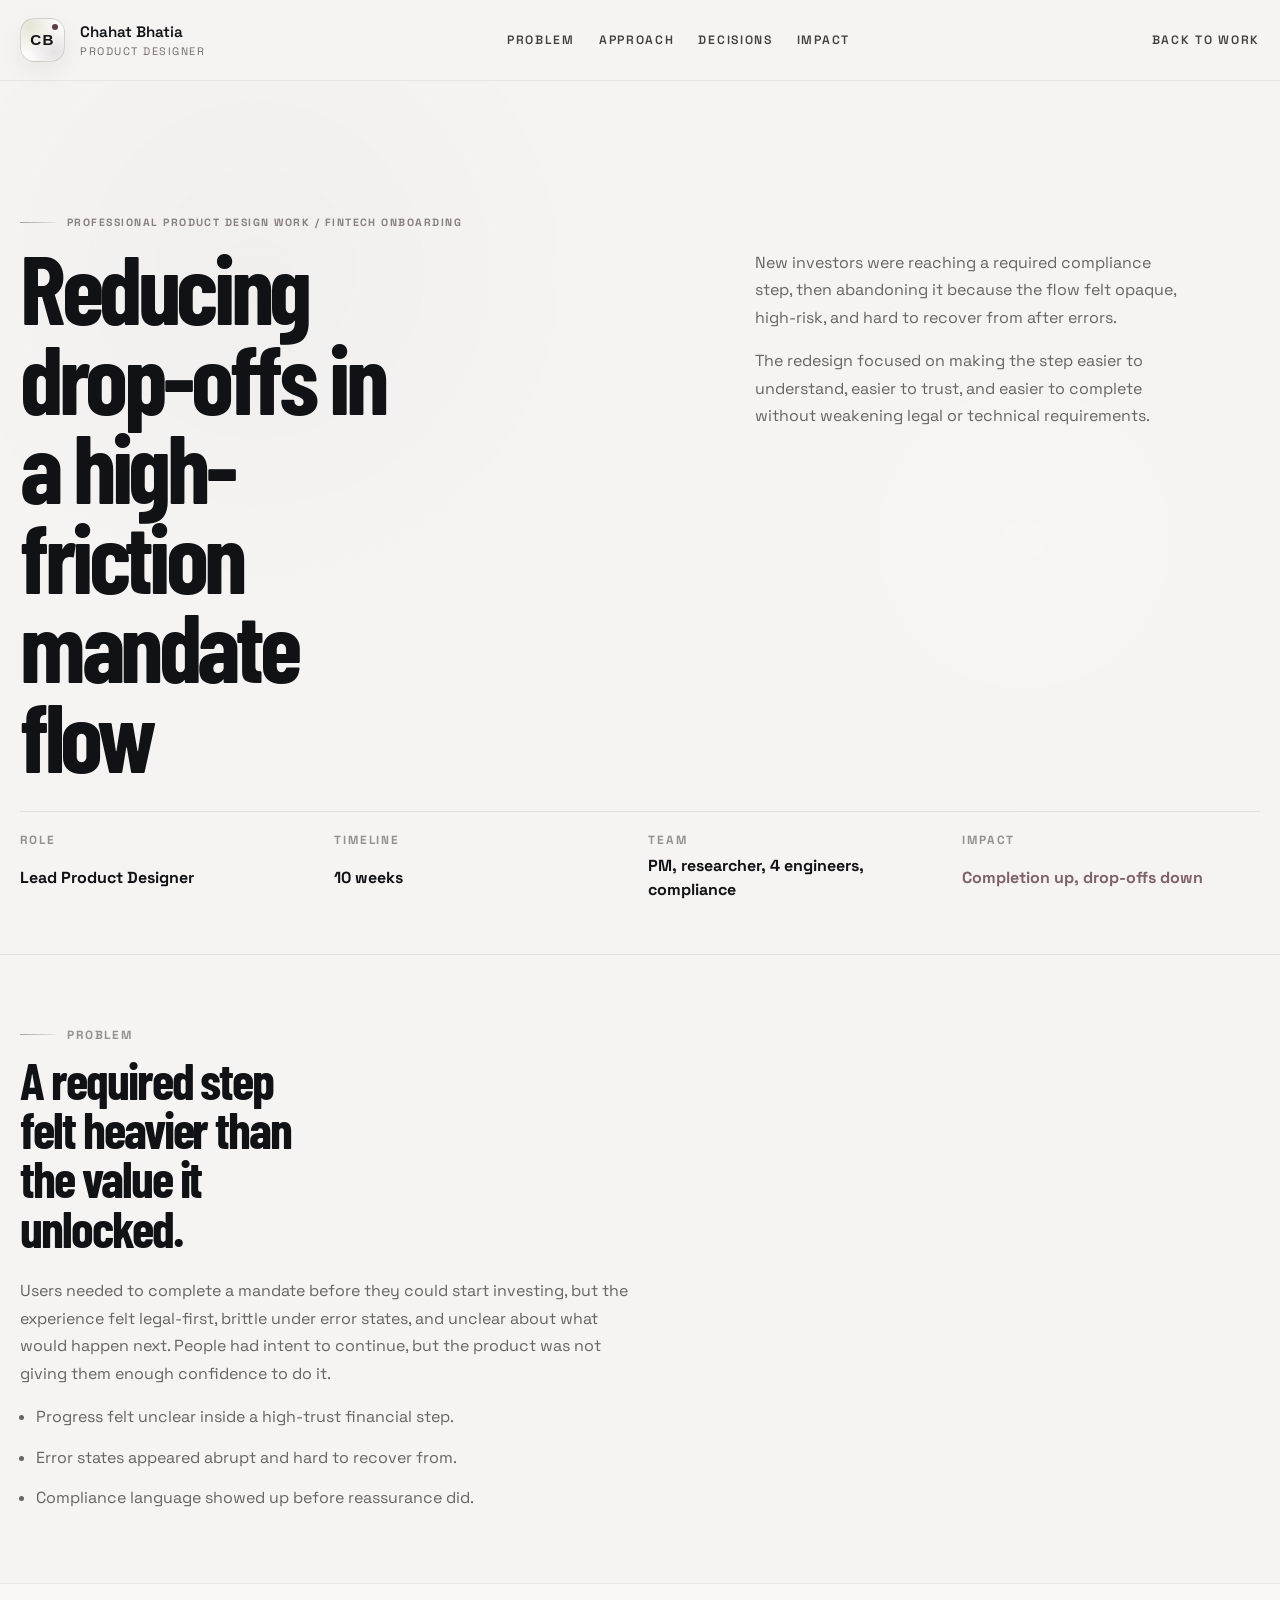
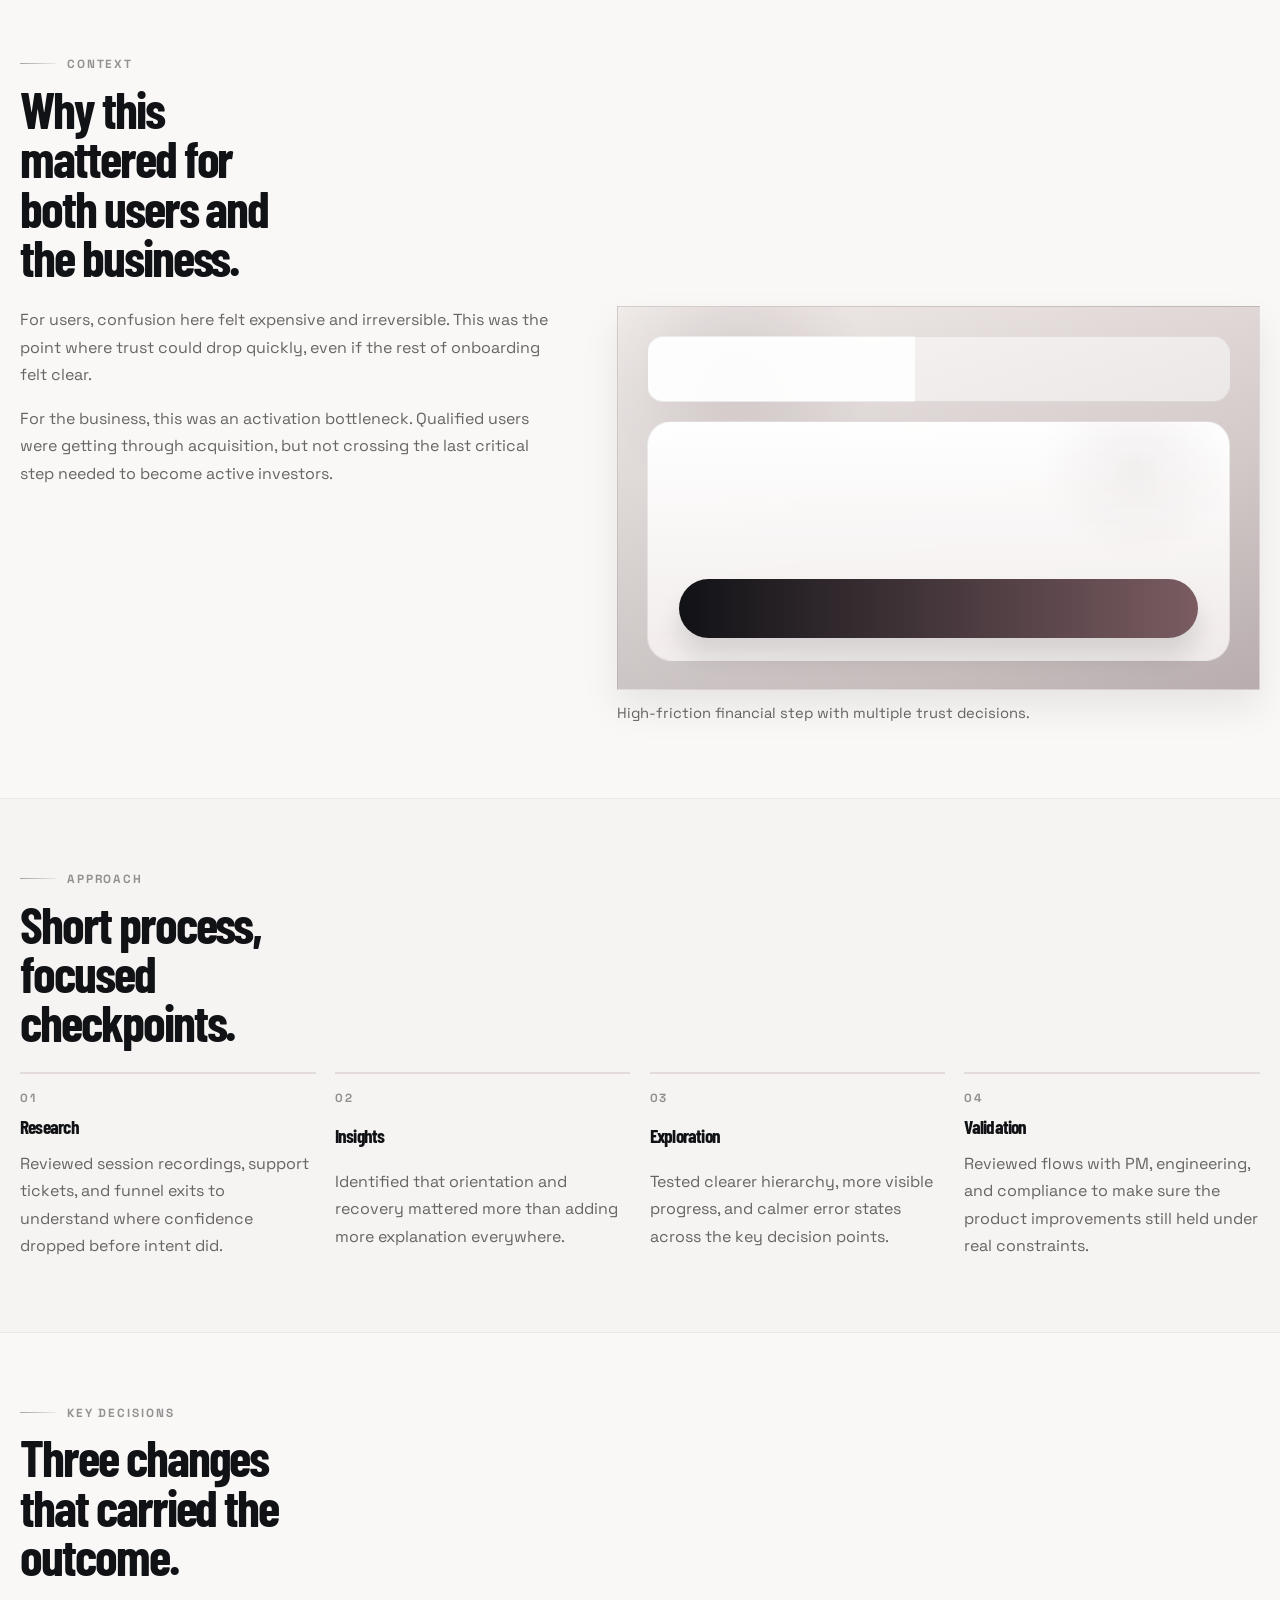
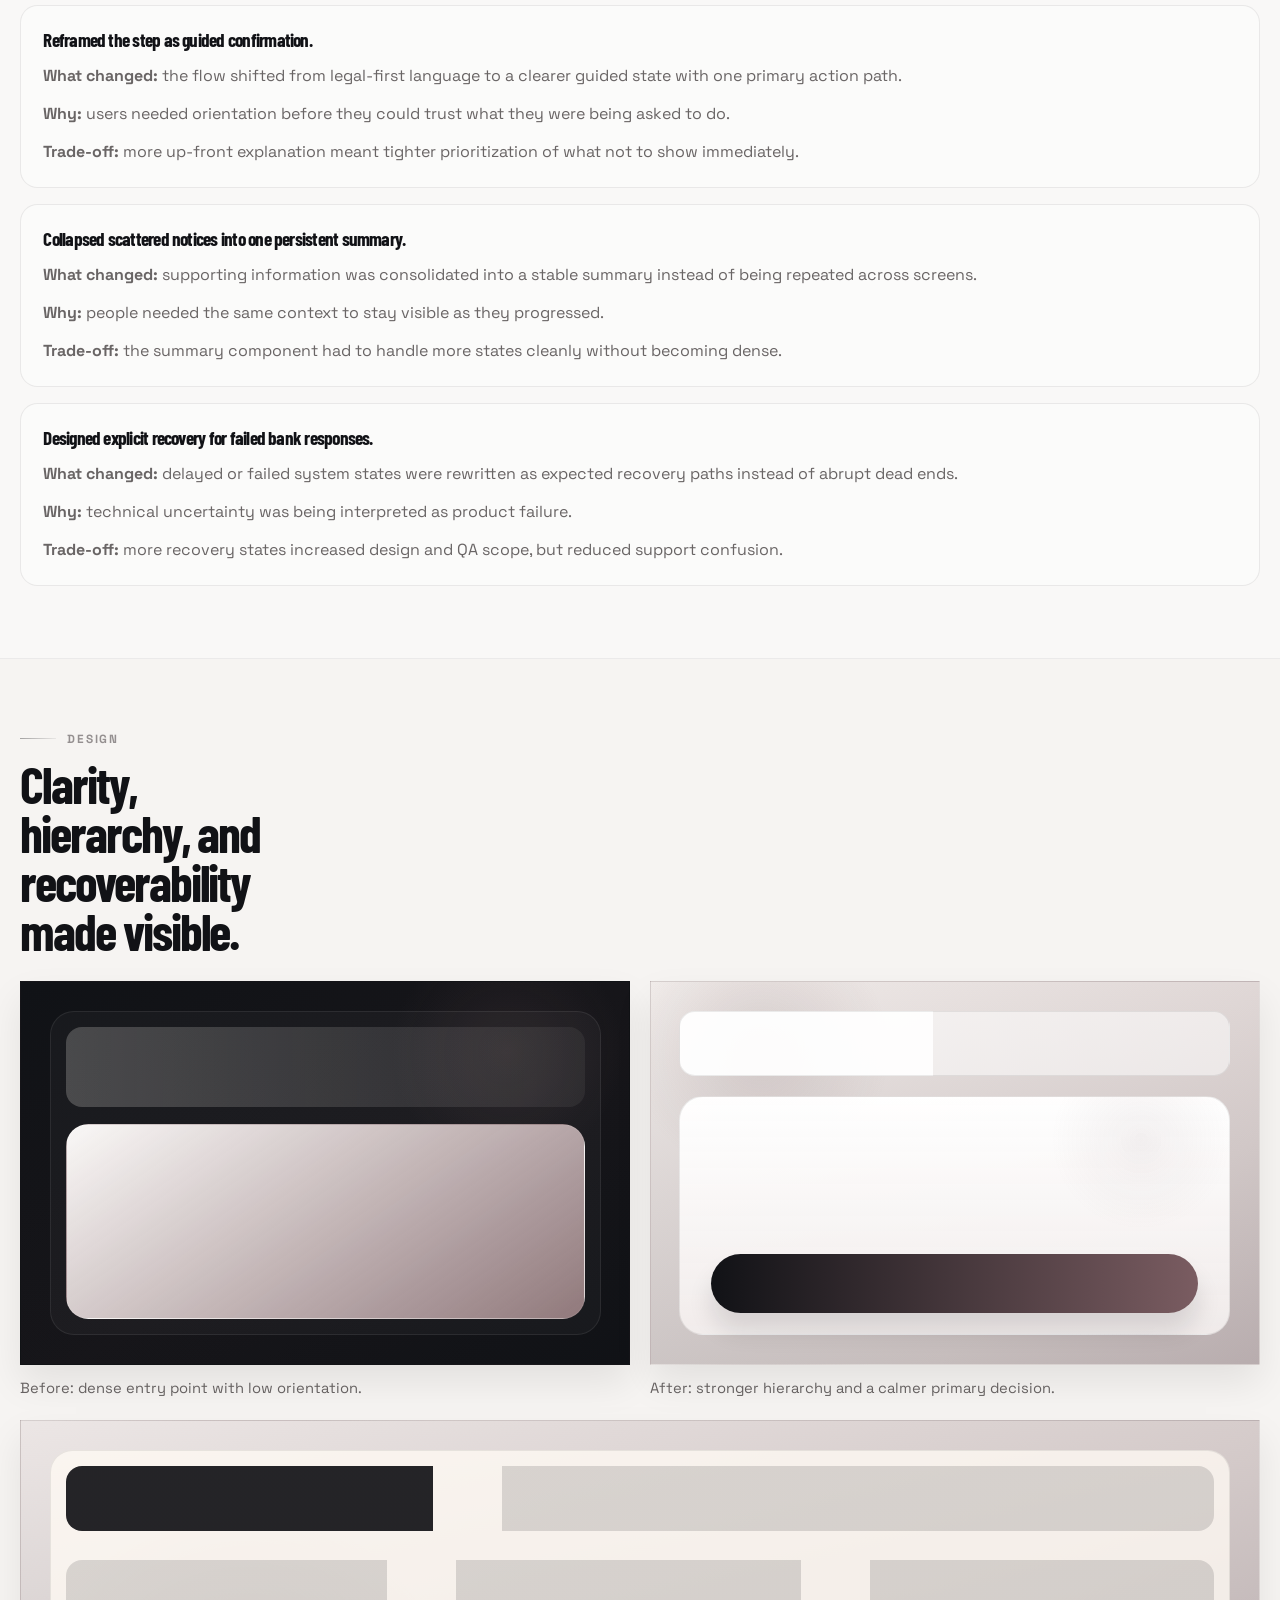
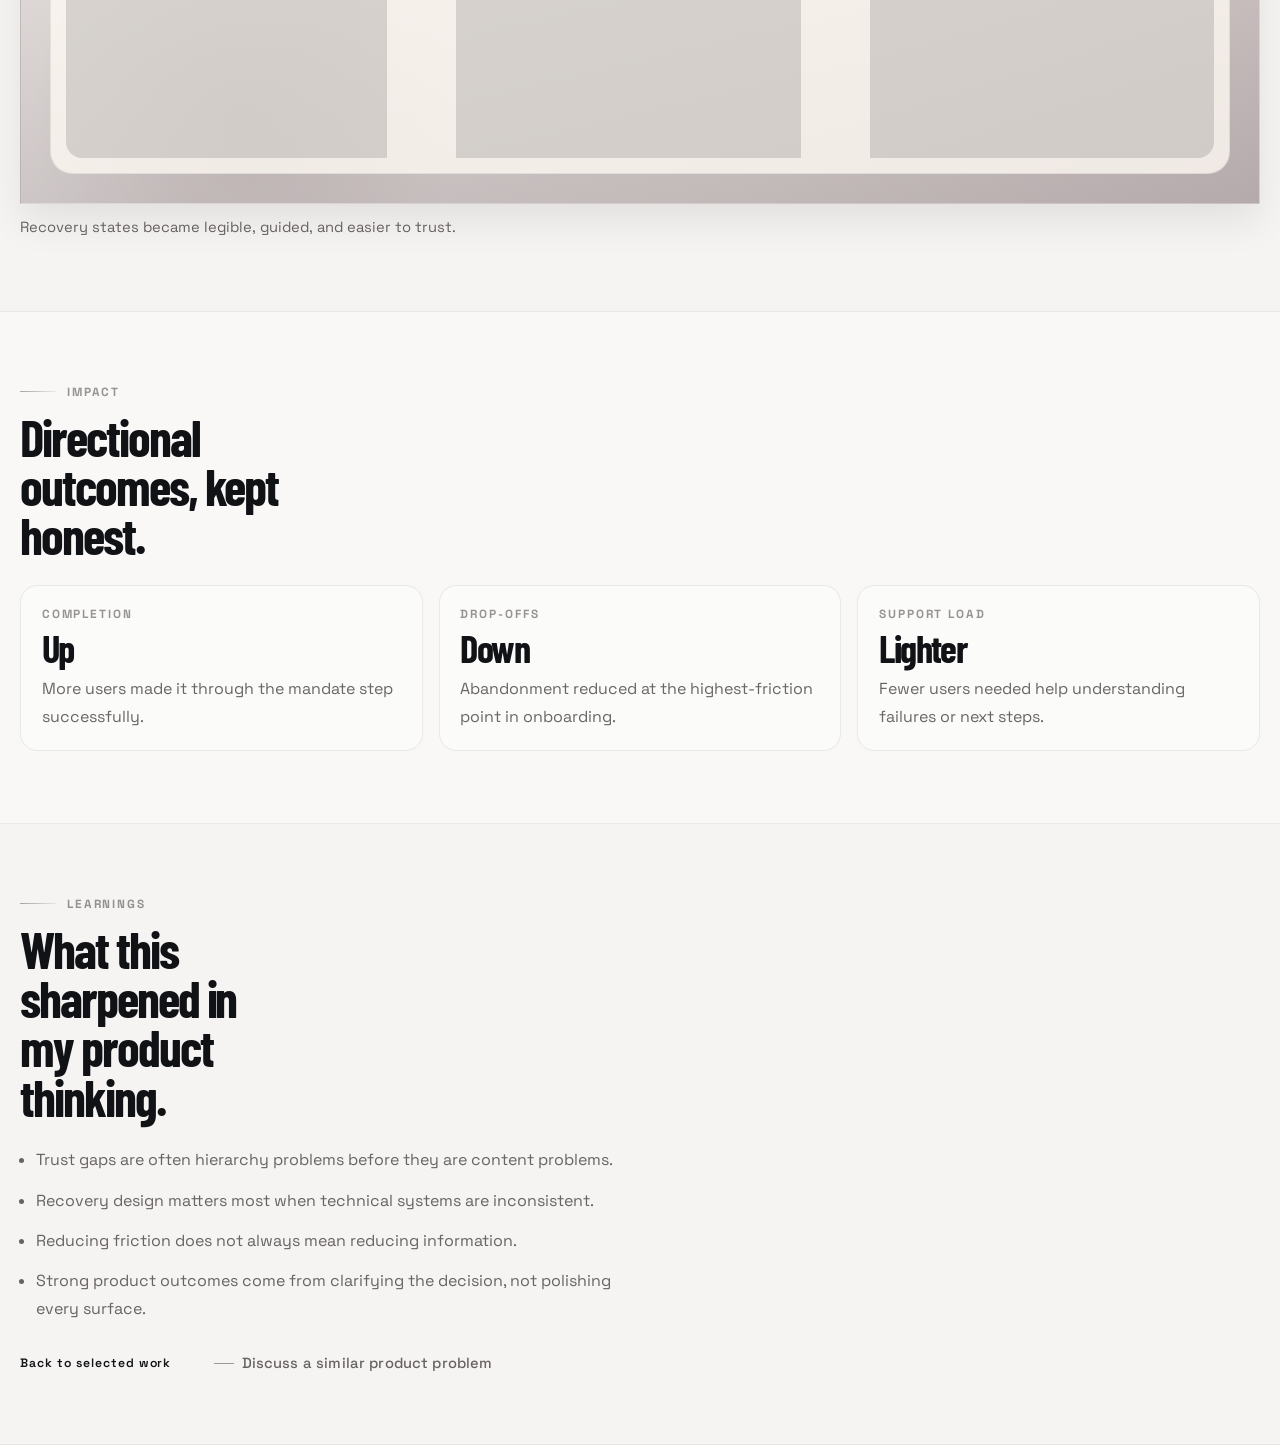
==== case-study.html @ 89de9175 "Initial portfolio snapshot" ====
<!DOCTYPE html>
<html lang="en">
  <head>
    <meta charset="UTF-8" />
    <meta name="viewport" content="width=device-width, initial-scale=1.0" />
    <title>
      Reducing drop-offs in a high-friction mandate flow | Chahat Bhatia
    </title>
    <meta
      name="description"
      content="A clear, UX-centered product design case study by Chahat Bhatia on reducing drop-offs in a high-friction mandate flow."
    />
    <meta
      http-equiv="Cache-Control"
      content="no-store, no-cache, must-revalidate"
    />
    <meta http-equiv="Pragma" content="no-cache" />
    <meta http-equiv="Expires" content="0" />
    <link
      rel="icon"
      href="data:image/svg+xml,%3Csvg xmlns='http://www.w3.org/2000/svg' viewBox='0 0 64 64'%3E%3Crect width='64' height='64' fill='%230f0f10'/%3E%3Ctext x='50%25' y='57%25' text-anchor='middle' font-size='24' font-family='Arial, sans-serif' font-weight='700' letter-spacing='2' fill='%23f3efe8'%3ECB%3C/text%3E%3C/svg%3E"
    />
    <link rel="preconnect" href="https://fonts.googleapis.com" />
    <link rel="preconnect" href="https://fonts.gstatic.com" crossorigin />
    <link
      href="https://fonts.googleapis.com/css2?family=Barlow+Condensed:wght@500;600;700;800&family=Space+Grotesk:wght@400;500;600;700&display=swap"
      rel="stylesheet"
    />
    <link rel="stylesheet" href="./styles.css?v=exploration-case-2" />
  </head>
  <body class="case-page case-doc-page">
    <header class="site-header case-page__header" id="top">
      <div class="shell site-header__inner">
        <a
          class="brand"
          href="./index.html#top"
          aria-label="Back to Chahat Bhatia portfolio"
        >
          <span class="brand__mark">CB</span>
          <span class="brand__text">
            <strong>Chahat Bhatia</strong>
            <small>Product Designer</small>
          </span>
        </a>

        <nav class="site-nav" aria-label="Case study sections">
          <a href="#problem">Problem</a>
          <a href="#approach">Approach</a>
          <a href="#decisions">Decisions</a>
          <a href="#impact">Impact</a>
        </nav>

        <a class="site-header__cta" href="./index.html#work">Back to work</a>
      </div>
    </header>

    <main class="case-doc">
      <section class="case-doc-hero" id="overview">
        <div class="shell reveal">
          <p class="kicker">Professional product design work / Fintech onboarding</p>
          <div class="case-doc-hero__grid">
            <div class="case-doc-hero__title">
              <h1>Reducing drop-offs in a high-friction mandate flow</h1>
            </div>

            <div class="case-doc-hero__summary">
              <p>
                New investors were reaching a required compliance step, then
                abandoning it because the flow felt opaque, high-risk, and hard
                to recover from after errors.
              </p>
              <p>
                The redesign focused on making the step easier to understand,
                easier to trust, and easier to complete without weakening legal
                or technical requirements.
              </p>
            </div>
          </div>

          <div class="case-doc-meta" aria-label="Case study metadata">
            <div class="case-doc-meta__item">
              <span>Role</span>
              <strong>Lead Product Designer</strong>
            </div>
            <div class="case-doc-meta__item">
              <span>Timeline</span>
              <strong>10 weeks</strong>
            </div>
            <div class="case-doc-meta__item">
              <span>Team</span>
              <strong>PM, researcher, 4 engineers, compliance</strong>
            </div>
            <div class="case-doc-meta__item case-doc-meta__item--impact">
              <span>Impact</span>
              <strong>Completion up, drop-offs down</strong>
            </div>
          </div>
        </div>
      </section>

      <section class="case-doc-section" id="problem">
        <div class="shell reveal">
          <div class="case-doc-section__header">
            <p class="kicker">Problem</p>
            <h2>A required step felt heavier than the value it unlocked.</h2>
          </div>

          <div class="case-doc-section__body case-doc-section__body--narrow">
            <p>
              Users needed to complete a mandate before they could start
              investing, but the experience felt legal-first, brittle under
              error states, and unclear about what would happen next. People had
              intent to continue, but the product was not giving them enough
              confidence to do it.
            </p>

            <ul class="case-doc-list">
              <li>Progress felt unclear inside a high-trust financial step.</li>
              <li>Error states appeared abrupt and hard to recover from.</li>
              <li>Compliance language showed up before reassurance did.</li>
            </ul>
          </div>
        </div>
      </section>

      <section class="case-doc-section case-doc-section--soft" id="context">
        <div class="shell reveal">
          <div class="case-doc-section__header">
            <p class="kicker">Context</p>
            <h2>Why this mattered for both users and the business.</h2>
          </div>

          <div class="case-doc-context">
            <div class="case-doc-section__body">
              <p>
                For users, confusion here felt expensive and irreversible. This
                was the point where trust could drop quickly, even if the rest
                of onboarding felt clear.
              </p>
              <p>
                For the business, this was an activation bottleneck. Qualified
                users were getting through acquisition, but not crossing the
                last critical step needed to become active investors.
              </p>
            </div>

            <figure class="case-doc-shot">
              <div class="mockup mockup--finance case-doc-shot__visual">
                <span></span>
                <span></span>
                <span></span>
              </div>
              <figcaption>High-friction financial step with multiple trust decisions.</figcaption>
            </figure>
          </div>
        </div>
      </section>

      <section class="case-doc-section" id="approach">
        <div class="shell reveal">
          <div class="case-doc-section__header">
            <p class="kicker">Approach</p>
            <h2>Short process, focused checkpoints.</h2>
          </div>

          <div class="case-doc-steps" aria-label="Approach steps">
            <article class="case-doc-step">
              <span>01</span>
              <h3>Research</h3>
              <p>
                Reviewed session recordings, support tickets, and funnel exits
                to understand where confidence dropped before intent did.
              </p>
            </article>

            <article class="case-doc-step">
              <span>02</span>
              <h3>Insights</h3>
              <p>
                Identified that orientation and recovery mattered more than
                adding more explanation everywhere.
              </p>
            </article>

            <article class="case-doc-step">
              <span>03</span>
              <h3>Exploration</h3>
              <p>
                Tested clearer hierarchy, more visible progress, and calmer
                error states across the key decision points.
              </p>
            </article>

            <article class="case-doc-step">
              <span>04</span>
              <h3>Validation</h3>
              <p>
                Reviewed flows with PM, engineering, and compliance to make sure
                the product improvements still held under real constraints.
              </p>
            </article>
          </div>
        </div>
      </section>

      <section class="case-doc-section case-doc-section--soft" id="decisions">
        <div class="shell reveal">
          <div class="case-doc-section__header">
            <p class="kicker">Key decisions</p>
            <h2>Three changes that carried the outcome.</h2>
          </div>

          <div class="case-doc-decisions">
            <article class="case-doc-decision">
              <h3>Reframed the step as guided confirmation.</h3>
              <p><strong>What changed:</strong> the flow shifted from legal-first language to a clearer guided state with one primary action path.</p>
              <p><strong>Why:</strong> users needed orientation before they could trust what they were being asked to do.</p>
              <p><strong>Trade-off:</strong> more up-front explanation meant tighter prioritization of what not to show immediately.</p>
            </article>

            <article class="case-doc-decision">
              <h3>Collapsed scattered notices into one persistent summary.</h3>
              <p><strong>What changed:</strong> supporting information was consolidated into a stable summary instead of being repeated across screens.</p>
              <p><strong>Why:</strong> people needed the same context to stay visible as they progressed.</p>
              <p><strong>Trade-off:</strong> the summary component had to handle more states cleanly without becoming dense.</p>
            </article>

            <article class="case-doc-decision">
              <h3>Designed explicit recovery for failed bank responses.</h3>
              <p><strong>What changed:</strong> delayed or failed system states were rewritten as expected recovery paths instead of abrupt dead ends.</p>
              <p><strong>Why:</strong> technical uncertainty was being interpreted as product failure.</p>
              <p><strong>Trade-off:</strong> more recovery states increased design and QA scope, but reduced support confusion.</p>
            </article>
          </div>
        </div>
      </section>

      <section class="case-doc-section" id="design">
        <div class="shell reveal">
          <div class="case-doc-section__header">
            <p class="kicker">Design</p>
            <h2>Clarity, hierarchy, and recoverability made visible.</h2>
          </div>

          <div class="case-doc-design">
            <figure class="case-doc-shot">
              <div class="mockup mockup--commerce case-doc-shot__visual">
                <span></span>
                <span></span>
                <span></span>
              </div>
              <figcaption>Before: dense entry point with low orientation.</figcaption>
            </figure>

            <figure class="case-doc-shot">
              <div class="mockup mockup--finance case-doc-shot__visual">
                <span></span>
                <span></span>
                <span></span>
              </div>
              <figcaption>After: stronger hierarchy and a calmer primary decision.</figcaption>
            </figure>

            <figure class="case-doc-shot case-doc-shot--wide">
              <div class="mockup mockup--system case-doc-shot__visual">
                <span></span>
                <span></span>
                <span></span>
              </div>
              <figcaption>Recovery states became legible, guided, and easier to trust.</figcaption>
            </figure>
          </div>
        </div>
      </section>

      <section class="case-doc-section case-doc-section--soft" id="impact">
        <div class="shell reveal">
          <div class="case-doc-section__header">
            <p class="kicker">Impact</p>
            <h2>Directional outcomes, kept honest.</h2>
          </div>

          <div class="case-doc-impact">
            <div class="case-doc-impact__metric">
              <span>Completion</span>
              <strong>Up</strong>
              <p>More users made it through the mandate step successfully.</p>
            </div>
            <div class="case-doc-impact__metric">
              <span>Drop-offs</span>
              <strong>Down</strong>
              <p>Abandonment reduced at the highest-friction point in onboarding.</p>
            </div>
            <div class="case-doc-impact__metric">
              <span>Support load</span>
              <strong>Lighter</strong>
              <p>Fewer users needed help understanding failures or next steps.</p>
            </div>
          </div>
        </div>
      </section>

      <section class="case-doc-section" id="learnings">
        <div class="shell reveal">
          <div class="case-doc-section__header">
            <p class="kicker">Learnings</p>
            <h2>What this sharpened in my product thinking.</h2>
          </div>

          <div class="case-doc-section__body case-doc-section__body--narrow">
            <ul class="case-doc-list">
              <li>Trust gaps are often hierarchy problems before they are content problems.</li>
              <li>Recovery design matters most when technical systems are inconsistent.</li>
              <li>Reducing friction does not always mean reducing information.</li>
              <li>Strong product outcomes come from clarifying the decision, not polishing every surface.</li>
            </ul>
          </div>

          <div class="case-doc-footer">
            <a class="button button--dark" href="./index.html#work">Back to selected work</a>
            <a class="text-link" href="./index.html#contact">Discuss a similar product problem</a>
          </div>
        </div>
      </section>
    </main>

    <div class="cursor-dot" aria-hidden="true"></div>
    <div class="cursor-ring" aria-hidden="true"></div>

    <script src="./script.js?v=exploration-case-2"></script>
  </body>
</html>
---- styles.css ----
:root {
  --bg: #f3f0ee;
  --bg-deep: #ebe6e3;
  --bg-soft: #faf7f5;
  --text: #111216;
  --text-soft: #443f3f;
  --muted: #736a69;
  --line: rgba(17, 18, 22, 0.1);
  --line-strong: rgba(17, 18, 22, 0.18);
  --white: #fcfaf9;
  --dark: #0f1114;
  --dark-soft: #171417;
  --dark-panel: #262025;
  --dark-line: rgba(252, 250, 246, 0.12);
  --accent-1: #7a5c61;
  --accent-1-strong: #5a3e42;
  --accent-1-faint: rgba(122, 92, 97, 0.08);
  --accent-1-soft: rgba(122, 92, 97, 0.16);
  --accent-1-mid: rgba(122, 92, 97, 0.24);
  --accent-2: #5a3e42;
  --accent-2-strong: #472f33;
  --accent-2-faint: rgba(90, 62, 66, 0.06);
  --accent-2-soft: rgba(90, 62, 66, 0.14);
  --accent-2-mid: rgba(90, 62, 66, 0.22);
  --paper: var(--bg);
  --paper-deep: var(--bg-deep);
  --paper-warm: #f5f0ee;
  --canvas: var(--bg-soft);
  --ink: var(--text);
  --ink-soft: var(--text-soft);
  --moss: var(--accent-2);
  --moss-soft: var(--accent-2-soft);
  --wine: var(--accent-1-strong);
  --wine-soft: rgba(90, 62, 66, 0.16);
  --slate: var(--accent-1);
  --slate-soft: var(--accent-1-soft);
  --mocha: var(--accent-2);
  --glow-soft: 0 24px 58px rgba(29, 22, 24, 0.1);
  --glow-deep: 0 34px 80px rgba(18, 15, 18, 0.18);
  --max-width: 1240px;
  color-scheme: light;
}

*,
*::before,
*::after {
  box-sizing: border-box;
}

html {
  scroll-behavior: smooth;
}

body {
  margin: 0;
  min-width: 320px;
  overflow-x: hidden;
  color: var(--ink);
  font-family: "Space Grotesk", sans-serif;
  background:
    radial-gradient(circle at 12% 2%, rgba(17, 18, 22, 0.02), transparent 24%),
    radial-gradient(circle at 88% 6%, rgba(17, 18, 22, 0.015), transparent 22%),
    linear-gradient(180deg, var(--paper) 0%, var(--paper-deep) 100%);
}

html.has-custom-cursor,
html.has-custom-cursor body,
html.has-custom-cursor body * {
  cursor: none !important;
}

body::before,
body::after {
  content: "";
  position: fixed;
  inset: 0;
  pointer-events: none;
  z-index: 0;
}

body::before {
  background-image:
    radial-gradient(rgba(18, 18, 22, 0.08) 0.5px, transparent 0.8px),
    radial-gradient(rgba(255, 255, 255, 0.18) 0.5px, transparent 0.8px);
  background-position: 0 0, 4px 4px;
  background-size: 8px 8px;
  opacity: 0.05;
  mix-blend-mode: multiply;
}

body::after {
  background:
    radial-gradient(circle at 20% 30%, rgba(17, 18, 22, 0.018), transparent 28%),
    radial-gradient(circle at 80% 60%, rgba(255, 255, 255, 0.18), transparent 24%);
}

.cursor-dot,
.cursor-ring {
  position: fixed;
  left: 0;
  top: 0;
  z-index: 80;
  pointer-events: none;
  opacity: 0;
  transform:
    translate3d(var(--cursor-x, -100px), var(--cursor-y, -100px), 0)
    translate(-50%, -50%)
    rotate(var(--cursor-rotate, 0deg))
    scale(var(--cursor-scale, 1));
  transition:
    opacity 180ms ease,
    background-color 180ms ease,
    border-color 180ms ease,
    box-shadow 180ms ease,
    transform 180ms ease;
}

.cursor-dot {
  width: 0.82rem;
  height: 0.82rem;
  border-radius: 999px;
  background: linear-gradient(145deg, rgba(255, 250, 244, 0.96), rgba(239, 231, 220, 0.94));
  border: 1.5px solid rgba(18, 18, 22, 0.62);
  box-shadow:
    0 6px 16px rgba(18, 15, 18, 0.12),
    inset 0 0 0 1px rgba(255, 255, 255, 0.42);
}

.cursor-dot::after {
  content: "";
  position: absolute;
  right: -0.18rem;
  top: -0.16rem;
  width: 0.34rem;
  height: 0.34rem;
  border-radius: 999px;
  background: linear-gradient(135deg, var(--accent-1), var(--accent-2));
  box-shadow: 0 0 0 0.1rem rgba(255, 250, 244, 0.84);
}

.cursor-ring {
  width: 2.7rem;
  height: 2.35rem;
  border-radius: 1rem 1.25rem 1rem 1.35rem;
  border: 1px solid rgba(18, 18, 22, 0.14);
  background:
    radial-gradient(circle at 28% 28%, rgba(255, 255, 255, 0.56), transparent 34%),
    rgba(255, 250, 244, 0.22);
  box-shadow:
    0 14px 30px rgba(18, 15, 18, 0.1),
    inset 0 0 0 1px rgba(255, 255, 255, 0.3);
  backdrop-filter: blur(10px);
  --cursor-rotate: -10deg;
}

.cursor-ring::before {
  content: "";
  position: absolute;
  left: 0.45rem;
  bottom: 0.42rem;
  width: 0.55rem;
  height: 0.08rem;
  border-radius: 999px;
  background: rgba(18, 18, 22, 0.16);
}

.cursor-ring::after {
  content: "";
  position: absolute;
  right: 0.5rem;
  top: 0.45rem;
  width: 0.38rem;
  height: 0.38rem;
  border-radius: 999px;
  border: 1px solid rgba(18, 18, 22, 0.14);
  background: rgba(255, 250, 244, 0.55);
}

.cursor-dot.is-visible,
.cursor-ring.is-visible {
  opacity: 1;
}

.cursor-dot.is-hover {
  --cursor-scale: 0.95;
  background: linear-gradient(145deg, rgba(255, 250, 244, 1), rgba(244, 235, 226, 0.98));
}

.cursor-ring.is-hover {
  --cursor-scale: 1.45;
  --cursor-rotate: -2deg;
  border-color: rgba(116, 135, 154, 0.28);
  background:
    radial-gradient(circle at 28% 28%, rgba(255, 255, 255, 0.68), transparent 34%),
    rgba(255, 250, 244, 0.34);
  box-shadow:
    0 18px 34px rgba(18, 15, 18, 0.14),
    inset 0 0 0 1px rgba(255, 255, 255, 0.42);
}

.cursor-dot.is-pressed {
  --cursor-scale: 0.78;
}

.cursor-ring.is-pressed {
  --cursor-scale: 1.12;
  --cursor-rotate: 0deg;
}

img {
  display: block;
  max-width: 100%;
}

a {
  color: inherit;
  text-decoration: none;
}

button,
a {
  -webkit-tap-highlight-color: transparent;
}

.shell {
  position: relative;
  z-index: 1;
  width: min(var(--max-width), calc(100vw - 2rem));
  margin: 0 auto;
}

.page {
  position: relative;
  z-index: 1;
}

.site-header {
  position: sticky;
  top: 0;
  z-index: 30;
  background: rgba(247, 242, 235, 0.78);
  backdrop-filter: blur(16px);
  border-bottom: 1px solid transparent;
  transition:
    background-color 180ms ease,
    border-color 180ms ease,
    box-shadow 180ms ease;
}

.site-header.is-scrolled {
  background: rgba(247, 242, 235, 0.9);
  border-bottom-color: rgba(18, 18, 22, 0.08);
  box-shadow: 0 12px 28px rgba(32, 26, 22, 0.04);
}

.site-header__inner {
  min-height: 5rem;
  display: flex;
  align-items: center;
  justify-content: space-between;
  gap: 1rem;
}

.brand {
  display: inline-flex;
  align-items: center;
  gap: 0.95rem;
  min-width: 0;
}

.brand__mark {
  position: relative;
  display: inline-flex;
  align-items: center;
  justify-content: center;
  min-width: 2.8rem;
  min-height: 2.8rem;
  border-radius: 0.9rem;
  border: 1px solid rgba(18, 18, 22, 0.14);
  background:
    radial-gradient(circle at 22% 18%, rgba(158, 149, 82, 0.22), transparent 58%),
    radial-gradient(circle at 78% 78%, rgba(94, 58, 82, 0.14), transparent 52%),
    rgba(255, 255, 255, 0.56);
  color: var(--ink);
  font-family: "Syne", sans-serif;
  font-size: 0.95rem;
  font-weight: 700;
  letter-spacing: 0.08em;
  text-transform: uppercase;
  box-shadow: 0 10px 24px rgba(28, 22, 20, 0.06);
}

.brand__mark::after {
  content: "";
  position: absolute;
  right: 0.34rem;
  top: 0.34rem;
  width: 0.38rem;
  height: 0.38rem;
  border-radius: 999px;
  background: linear-gradient(135deg, var(--moss), var(--wine));
}

.brand__text {
  display: grid;
  gap: 0.16rem;
}

.brand__text strong {
  font-size: 0.95rem;
  font-weight: 600;
}

.brand__text small,
.site-nav a,
.site-header__cta,
.hero__identity span,
.hero__meta li,
.kicker,
.case-study__eyebrow,
.case-study__index,
.quote-card__meta span,
.off-grid__label,
.contact__footer {
  letter-spacing: 0.14em;
  text-transform: uppercase;
}

.brand__text small {
  color: var(--muted);
  font-size: 0.68rem;
}

.site-nav {
  display: inline-flex;
  align-items: center;
  gap: 1.5rem;
}

.site-nav a,
.site-header__cta,
.button,
.text-link {
  font-size: 0.76rem;
  font-weight: 600;
}

.site-nav a,
.site-header__cta {
  position: relative;
  color: var(--ink-soft);
}

.site-nav a::after,
.site-header__cta::after,
.text-link::after,
.case-study__link::after,
.contact__links a::after {
  content: "";
  position: absolute;
  left: 0;
  bottom: -0.32rem;
  width: 100%;
  height: 1px;
  background: currentColor;
  transform: scaleX(0);
  transform-origin: left;
  transition: transform 180ms ease;
}

.site-nav a:hover::after,
.site-nav a:focus-visible::after,
.site-header__cta:hover::after,
.site-header__cta:focus-visible::after,
.text-link:hover::after,
.text-link:focus-visible::after,
.case-study__link:hover::after,
.case-study__link:focus-visible::after,
.contact__links a:hover::after,
.contact__links a:focus-visible::after {
  transform: scaleX(1);
}

.site-header__cta {
  padding: 0.2rem 0;
}

.button {
  position: relative;
  min-width: 10.6rem;
  letter-spacing: 0.08em;
}

.button--primary {
  display: inline-flex;
  align-items: center;
  justify-content: center;
  min-height: 3rem;
  padding: 0.86rem 1.3rem;
  border-radius: 999px;
  border: 1px solid rgba(18, 18, 22, 0.14);
  background:
    linear-gradient(135deg, var(--ink), var(--dark-panel) 68%, rgba(38, 32, 37, 1) 120%),
    var(--ink);
  color: var(--white);
  box-shadow: 0 18px 30px rgba(18, 15, 18, 0.12);
  transition:
    transform 220ms ease,
    box-shadow 220ms ease,
    background-position 220ms ease;
}

.button--primary:hover,
.button--primary:focus-visible {
  transform: translateY(-2px);
  border-color: rgba(122, 92, 97, 0.2);
  background:
    linear-gradient(135deg, var(--ink), var(--dark-panel) 58%, var(--accent-1) 120%),
    var(--ink);
  box-shadow:
    0 22px 34px rgba(18, 15, 18, 0.16),
    0 0 0 1px rgba(90, 62, 66, 0.14);
}

.hero {
  position: relative;
  isolation: isolate;
  overflow: hidden;
  padding: 4rem 0 6.4rem;
  background:
    radial-gradient(circle at 14% 4%, rgba(122, 92, 97, 0.04), transparent 18%),
    radial-gradient(circle at 82% 26%, rgba(122, 92, 97, 0.06), transparent 20%),
    radial-gradient(circle at 88% 56%, rgba(90, 62, 66, 0.05), transparent 18%),
    linear-gradient(180deg, rgba(250, 247, 245, 0.98), rgba(235, 230, 227, 0.99));
}

.hero-inner {
  position: relative;
  z-index: 2;
}

.hero__grid {
  position: relative;
  display: grid;
  grid-template-columns: minmax(0, 1.15fr) minmax(320px, 420px);
  justify-content: space-between;
  column-gap: clamp(4.5rem, 6vw, 6rem);
  row-gap: 0;
  align-items: start;
}

.hero__copy {
  position: relative;
  min-width: 0;
  padding-top: 0;
  padding-right: 0;
  max-width: 100%;
}

.hero__identity {
  display: flex;
  flex-wrap: wrap;
  gap: 0.6rem 0.95rem;
  margin-bottom: 1rem;
}

.hero__identity span {
  display: inline-flex;
  align-items: center;
  gap: 0.55rem;
  color: rgba(63, 58, 60, 0.9);
  font-size: 0.68rem;
  font-weight: 600;
}

.hero__identity span::before {
  content: "";
  width: 0.32rem;
  height: 0.32rem;
  border-radius: 999px;
  background: linear-gradient(135deg, var(--moss), var(--slate));
  box-shadow: 0 0 0 0.18rem rgba(255, 255, 255, 0.44);
}

.kicker {
  display: inline-flex;
  align-items: center;
  gap: 0.68rem;
  margin: 0;
  color: rgba(120, 111, 108, 0.88);
  font-size: 0.66rem;
  font-weight: 700;
}

.kicker::before {
  content: "";
  width: 2.25rem;
  height: 1px;
  background: linear-gradient(90deg, rgba(18, 18, 22, 0.36), rgba(18, 18, 22, 0.06));
}

.kicker--inverse {
  color: rgba(255, 250, 244, 0.68);
}

.kicker--inverse::before {
  background: linear-gradient(90deg, rgba(255, 250, 244, 0.7), rgba(255, 250, 244, 0.06));
}

.kicker--status {
  gap: 0.6rem;
  margin-top: 1rem;
  margin-bottom: 1.35rem;
  color: rgba(54, 58, 55, 0.86);
  font-size: 0.78rem;
  font-weight: 600;
  letter-spacing: 0.16em;
}

.kicker--status::before {
  background: linear-gradient(90deg, rgba(18, 18, 22, 0.28), rgba(18, 18, 22, 0.04));
}

.status-dot {
  position: relative;
  width: 0.48rem;
  height: 0.48rem;
  flex: 0 0 auto;
  border-radius: 999px;
  background: #22c55e;
  box-shadow: 0 0 0 0 rgba(34, 197, 94, 0.2);
  animation: statusPulse 2.8s ease-out infinite;
}

.status-dot::after {
  content: "";
  position: absolute;
  inset: -0.28rem;
  border-radius: 999px;
  border: 1px solid rgba(34, 197, 94, 0.18);
}

h1,
h2,
h3 {
  margin: 0;
  font-family: "Barlow Condensed", "Arial Narrow", sans-serif;
  letter-spacing: -0.04em;
}

h1 {
  font-size: clamp(4.2rem, 9.2vw, 7.8rem);
  line-height: 0.94;
}

h2 {
  font-size: clamp(2.8rem, 5vw, 4.9rem);
  line-height: 0.95;
}

h3 {
  font-size: clamp(1.55rem, 3vw, 2.45rem);
  line-height: 1;
}

.hero__title {
  position: relative;
  margin: 0;
  width: 100%;
  max-width: 100%;
  font-size: clamp(68px, 7.5vw, 120px);
  line-height: 0.9;
  letter-spacing: -0.035em;
  text-transform: uppercase;
  z-index: 2;
}

.hero__title span {
  display: block;
  white-space: nowrap;
}

.hero__title span + span {
  margin-top: 0.06em;
}

.hero__title span:first-child {
  font-weight: 800;
}

.hero__title-mid {
  font-weight: 800;
  color: rgba(18, 18, 22, 0.96);
}

.hero__title-soft {
  font-weight: 800;
  color: rgba(18, 18, 22, 0.96);
}

.hero__title-end {
  font-weight: 800;
  color: rgba(18, 18, 22, 0.96);
}

.hero__title::after {
  display: none;
}

.hero__summary,
.section-head p,
.case-study__content p,
.principle p,
.contact__content p,
.quote-card p,
.off-grid__tile p,
.off-grid__tile li {
  margin: 0;
  color: var(--ink-soft);
  font-size: 1.02rem;
  line-height: 1.82;
}

.hero__summary {
  max-width: 28rem;
  margin-top: 2rem;
  color: rgba(63, 58, 60, 0.84);
  font-size: 0.99rem;
  line-height: 1.74;
}

.hero__actions {
  display: flex;
  flex-wrap: wrap;
  align-items: center;
  gap: 1rem 1.25rem;
  margin-top: 1.85rem;
}

.text-link,
.case-study__link,
.contact__links a {
  position: relative;
  display: inline-flex;
  align-items: center;
  gap: 0.5rem;
  width: fit-content;
  font-size: 0.92rem;
  font-weight: 500;
  letter-spacing: 0.01em;
}

.text-link::before,
.case-study__link::before {
  content: "";
  width: 1.25rem;
  height: 1px;
  background: currentColor;
  opacity: 0.62;
}

.hero__meta {
  display: flex;
  flex-wrap: wrap;
  gap: 0.6rem 0.9rem;
  margin: 2.15rem 0 0;
  padding: 0.95rem 0 0;
  border-top: 1px solid rgba(18, 18, 22, 0.08);
  list-style: none;
}

.hero__meta li {
  color: rgba(120, 111, 108, 0.9);
  font-size: 0.64rem;
  font-weight: 600;
}

.hero__meta li:first-child::before {
  content: none !important;
}

.hero__meta li + li::before {
  content: "/";
  margin-right: 0.45rem;
  color: var(--wine);
}

.hero__cube {
  position: relative;
  justify-self: end;
  align-self: center;
  width: min(100%, 31rem);
  min-height: 30rem;
  display: grid;
  place-items: center;
  pointer-events: none;
}

.hero-cube-scene {
  position: relative;
  width: 100%;
  aspect-ratio: 1 / 0.98;
  display: grid;
  place-items: center;
  isolation: isolate;
}

.hero-cube-aura,
.hero-cube-shadow {
  position: absolute;
  pointer-events: none;
}

.hero-cube-aura {
  inset: 6% 2% 10% 8%;
  border-radius: 50%;
  background:
    radial-gradient(
      circle at 50% 42%,
      rgba(25, 31, 50, 0.22),
      rgba(25, 31, 50, 0.14) 26%,
      rgba(148, 112, 255, 0.18) 46%,
      rgba(103, 149, 255, 0.16) 62%,
      rgba(18, 18, 24, 0) 82%
    );
  filter: blur(38px);
  opacity: 0.94;
  z-index: 0;
}

.hero-cube-shadow {
  left: 19%;
  right: 18%;
  bottom: 7%;
  height: 14%;
  border-radius: 50%;
  background: radial-gradient(circle at center, rgba(5, 7, 14, 0.48), rgba(5, 7, 14, 0) 72%);
  filter: blur(18px);
  opacity: 0.68;
  z-index: 0;
}

.hero-cube-canvas {
  position: relative;
  z-index: 1;
  width: min(100%, 28.75rem);
  aspect-ratio: 1;
  overflow: visible;
}

.hero-cube-canvas canvas {
  width: 100%;
  height: 100%;
  display: block;
  filter: drop-shadow(0 1.6rem 2.8rem rgba(4, 6, 12, 0.3));
}

.hero__portrait {
  position: relative;
  isolation: isolate;
  justify-self: end;
  align-self: center;
  width: 100%;
  max-width: 26.25rem;
  margin-top: 0;
  margin-left: 0;
  z-index: 4;
}

.hero__portrait::before,
.hero__portrait::after {
  content: "";
  position: absolute;
  pointer-events: none;
}

.hero__portrait::before {
  top: -1.7rem;
  right: -2.5rem;
  bottom: 1.2rem;
  left: 5.2rem;
  border-radius: 1.4rem;
  background-image:
    linear-gradient(var(--accent-1-soft) 1px, transparent 1px),
    linear-gradient(90deg, var(--accent-1-soft) 1px, transparent 1px);
  background-size: 28px 28px;
  opacity: 0.92;
  filter: blur(1px);
  mask-image: radial-gradient(
    circle at 58% 48%,
    rgba(0, 0, 0, 0.18) 0 12%,
    rgba(0, 0, 0, 0.54) 38%,
    rgba(0, 0, 0, 0.9) 78%,
    rgba(0, 0, 0, 0.98) 100%
  );
  transform-origin: 64% 48%;
  animation: portraitPatternDrift 24s ease-in-out infinite;
  will-change: transform, opacity;
  z-index: -2;
}

.hero__portrait::after {
  top: -2rem;
  right: -2.6rem;
  width: 98%;
  height: 94%;
  border-radius: 50%;
  background: radial-gradient(
    circle at 54% 44%,
    rgba(122, 92, 97, 0.24),
    rgba(122, 92, 97, 0.12) 42%,
    rgba(122, 92, 97, 0) 76%
  );
  filter: blur(20px);
  opacity: 0.96;
  animation: portraitGlowDrift 28s ease-in-out infinite;
  will-change: transform, opacity;
  z-index: -3;
}

.hero__portrait img {
  width: 100%;
  aspect-ratio: 4 / 5;
  object-fit: cover;
  object-position: center 22%;
  border-radius: 1.35rem 3.6rem 1.25rem 2rem;
  transform: rotate(2.8deg);
  transform-origin: center center;
  box-shadow: 0 20px 60px rgba(0, 0, 0, 0.12);
  background: #d7d1ca;
  transition: transform 280ms ease, box-shadow 280ms ease;
}

.hero__portrait:hover img,
.hero__portrait:focus-within img {
  transform: rotate(3.6deg) translateY(-0.3rem) scale(1.015);
  box-shadow: 0 28px 72px rgba(0, 0, 0, 0.16);
}

.hero__chips {
  position: absolute;
  inset: 0;
  z-index: 2;
  pointer-events: none;
}

.hero__chips span {
  position: absolute;
  display: inline-flex;
  align-items: center;
  gap: 0.45rem;
  padding: 0.58rem 0.84rem;
  border-radius: 999px;
  border: 1px solid rgba(122, 92, 97, 0.16);
  background:
    linear-gradient(180deg, rgba(252, 250, 249, 0.94), rgba(237, 230, 231, 0.86)),
    rgba(252, 250, 249, 0.82);
  color: rgba(18, 18, 22, 0.88);
  box-shadow: 0 16px 30px rgba(18, 15, 18, 0.1);
  backdrop-filter: blur(12px);
  font-size: 0.62rem;
  font-weight: 600;
  letter-spacing: 0.1em;
  text-transform: uppercase;
  white-space: nowrap;
}

.hero__chips span::before {
  content: "";
  width: 0.34rem;
  height: 0.34rem;
  border-radius: 999px;
  background: linear-gradient(135deg, var(--accent-2), var(--accent-1));
}

.hero__chips span:nth-child(1) {
  top: 9%;
  left: 0.25rem;
  transform: rotate(-5deg);
}

.hero__chips span:nth-child(2) {
  top: 51%;
  right: 0.15rem;
  transform: rotate(4deg);
}

.hero__chips span:nth-child(3) {
  bottom: 14%;
  left: 0.9rem;
  transform: rotate(-2deg);
}

.section {
  position: relative;
  overflow: hidden;
  padding: 6rem 0;
  border-bottom: 1px solid rgba(18, 18, 22, 0.06);
}

.section--dark {
  color: var(--white);
  border-bottom-color: rgba(255, 250, 244, 0.08);
}

.section--dark .section-head p,
.section--dark .principle p,
.section--dark .contact__content p,
.section--dark .contact__footer {
  color: rgba(255, 250, 244, 0.72);
}

.statement {
  background: linear-gradient(135deg, #101216, #18171b 52%, #111216 100%);
}

.statement__grid,
.contact__grid,
.section-head {
  display: grid;
  grid-template-columns: minmax(0, 1.06fr) minmax(280px, 0.94fr);
  gap: clamp(2rem, 4vw, 3rem);
  align-items: start;
}

.statement__grid {
  align-items: center;
  gap: clamp(2.5rem, 5vw, 5rem);
}

.statement__grid--single {
  grid-template-columns: 1fr;
}

.statement__title {
  max-width: 14ch;
}

.statement__title-soft {
  color: rgba(255, 250, 244, 0.8);
  font-weight: 500;
}

.statement__intro {
  display: grid;
  gap: 1rem;
  max-width: 39rem;
}

.statement__subline {
  margin: 0;
  color: #b8b1ba;
  font-size: 0.94rem;
  font-weight: 500;
  letter-spacing: 0.01em;
}

.statement__highlight {
  color: #d6929d;
  text-shadow: 0 0 1.1rem rgba(214, 146, 157, 0.14);
}

.statement__visual {
  position: relative;
  justify-self: end;
  width: min(100%, 38rem);
  min-height: 33rem;
  display: grid;
  place-items: center;
  pointer-events: none;
}

.rubik-scene {
  position: relative;
  width: 100%;
  aspect-ratio: 1 / 0.94;
  display: grid;
  place-items: center;
  isolation: isolate;
}

.rubik-aura,
.rubik-shadow {
  position: absolute;
  pointer-events: none;
}

.rubik-aura {
  inset: 10% 4% 9% 14%;
  border-radius: 50%;
  background:
    radial-gradient(
      circle at 50% 44%,
      rgba(255, 255, 255, 0.16),
      rgba(255, 255, 255, 0.05) 34%,
      rgba(214, 146, 157, 0.16) 48%,
      rgba(90, 158, 255, 0.1) 64%,
      rgba(122, 92, 97, 0) 82%
    );
  filter: blur(30px);
  opacity: 0.8;
  animation: rubikAura 20s ease-in-out infinite;
  z-index: 0;
}

.rubik-shadow {
  left: 18%;
  right: 19%;
  bottom: 6%;
  height: 16%;
  border-radius: 50%;
  background: radial-gradient(circle at center, rgba(0, 0, 0, 0.34), rgba(0, 0, 0, 0) 68%);
  filter: blur(20px);
  opacity: 0.46;
  animation: rubikShadow 20s ease-in-out infinite;
  z-index: 0;
}

.rubik-canvas {
  position: relative;
  z-index: 1;
  width: min(100%, 34rem);
  aspect-ratio: 1;
  overflow: visible;
  background: transparent;
  border: 0;
  box-shadow: none;
}

.rubik-canvas canvas {
  width: 100%;
  height: 100%;
  display: block;
  filter: drop-shadow(0 1.25rem 2.2rem rgba(0, 0, 0, 0.2));
}

.section-head {
  position: relative;
  margin-bottom: 3.2rem;
}

.section-head > div {
  position: relative;
}

.section-head > div::after {
  content: "";
  position: absolute;
  left: 0;
  bottom: -1.25rem;
  width: 4.2rem;
  height: 1px;
  background: linear-gradient(90deg, rgba(18, 18, 22, 0.38), transparent);
}

.section-head--dark > div::after {
  background: linear-gradient(90deg, rgba(255, 250, 244, 0.64), transparent);
}

.work {
  background: linear-gradient(180deg, var(--canvas) 0%, var(--paper-warm) 100%);
}

.work-segment--pro {
  display: grid;
  gap: 0;
}

.work-shift {
  display: grid;
  justify-items: start;
  gap: 0.9rem;
  width: min(38rem, 100%);
  margin: 5rem 0 4rem;
  padding: 1.4rem 0 0;
  border-top: 1px solid rgba(18, 18, 22, 0.12);
}

.work-shift__eyebrow {
  margin: 0;
  color: var(--wine);
  font-size: 0.7rem;
  font-weight: 700;
  letter-spacing: 0.16em;
  text-transform: uppercase;
}

.work-shift__copy {
  margin: 0;
  color: rgba(68, 63, 63, 0.88);
  font-size: 1rem;
  line-height: 1.8;
}

.work-play-shell {
  position: relative;
  overflow: hidden;
  padding: clamp(2rem, 4vw, 3rem);
  border-radius: 1.7rem;
  border: 1px solid rgba(255, 250, 244, 0.08);
  background:
    radial-gradient(circle at 14% 18%, rgba(214, 146, 157, 0.16), transparent 22%),
    radial-gradient(circle at 86% 14%, rgba(125, 139, 255, 0.14), transparent 22%),
    linear-gradient(145deg, #121317, #19181d 56%, #121317 100%);
  box-shadow: 0 28px 60px rgba(11, 11, 15, 0.16);
}

.work-play-shell::before,
.work-play-shell::after {
  content: "";
  position: absolute;
  pointer-events: none;
}

.work-play-shell::before {
  inset: 0;
  background:
    linear-gradient(rgba(255, 255, 255, 0.04) 1px, transparent 1px),
    linear-gradient(90deg, rgba(255, 255, 255, 0.04) 1px, transparent 1px);
  background-size: 44px 44px;
  mask-image: radial-gradient(circle at center, black 42%, transparent 86%);
  opacity: 0.3;
}

.work-play-shell::after {
  inset: auto 2rem 2rem auto;
  width: 8rem;
  height: 8rem;
  border-radius: 50%;
  background: radial-gradient(circle, rgba(214, 146, 157, 0.16), rgba(214, 146, 157, 0) 74%);
  filter: blur(14px);
  opacity: 0.88;
}

.work-play-head {
  display: grid;
  grid-template-columns: minmax(0, 1.08fr) minmax(280px, 0.92fr);
  gap: clamp(1.8rem, 4vw, 3rem);
  align-items: end;
  margin-bottom: 2.6rem;
}

.work-play-head > div {
  display: grid;
  gap: 0;
}

.work-play-head h2 {
  max-width: 11.5ch;
  color: var(--white);
}

.work-play-head p:last-child {
  margin: 0;
  color: rgba(255, 250, 244, 0.72);
  font-size: 0.98rem;
  line-height: 1.78;
}

.case-list {
  display: grid;
  gap: 2.8rem;
}

.case-study {
  position: relative;
  display: grid;
  grid-template-columns: minmax(0, 1.06fr) minmax(320px, 0.86fr);
  gap: clamp(1.6rem, 4vw, 3.4rem);
  align-items: center;
}

.case-study::after {
  content: "";
  position: absolute;
  left: 0;
  right: 0;
  bottom: -1.4rem;
  height: 1px;
  background: linear-gradient(90deg, transparent, rgba(18, 18, 22, 0.14), transparent);
}

.case-study:last-child::after {
  display: none;
}

.case-study--reverse .case-study__visual {
  order: 2;
}

.case-study--reverse .case-study__content {
  order: 1;
  margin-left: 0;
  margin-right: -4.75rem;
  justify-self: end;
}

.case-study__visual {
  position: relative;
  min-height: 29rem;
  overflow: hidden;
  border-radius: 1.5rem;
  box-shadow: var(--glow-soft);
  transition:
    transform 260ms ease,
    box-shadow 260ms ease;
}

.case-study__visual::before,
.case-study__visual::after {
  content: "";
  position: absolute;
  pointer-events: none;
}

.case-study__visual::before {
  inset: 0;
  background:
    radial-gradient(circle at 16% 18%, rgba(255, 255, 255, 0.16), transparent 24%),
    radial-gradient(circle at 82% 78%, rgba(255, 255, 255, 0.14), transparent 18%);
  opacity: 0.8;
  transition: transform 320ms ease, opacity 320ms ease;
}

.case-study__visual::after {
  width: 4.1rem;
  height: 4.1rem;
  right: 1.15rem;
  bottom: 1.15rem;
  border-radius: 1.1rem;
  border: 1px solid rgba(255, 255, 255, 0.26);
  background:
    radial-gradient(circle at 32% 28%, rgba(255, 255, 255, 0.24), transparent 40%),
    rgba(255, 255, 255, 0.05);
  backdrop-filter: blur(10px);
}

.case-study:hover .case-study__visual,
.case-study:focus-within .case-study__visual {
  transform: translateY(-0.45rem) scale(1.01);
  box-shadow: 0 34px 66px rgba(18, 15, 18, 0.16);
}

.case-study:hover .case-study__visual::before,
.case-study:focus-within .case-study__visual::before {
  transform: scale(1.04);
  opacity: 1;
}

.mockup {
  display: block;
}

.mockup::before {
  content: "";
  position: absolute;
  inset: 0;
  background: linear-gradient(180deg, rgba(18, 18, 22, 0.02), rgba(18, 18, 22, 0.12));
  pointer-events: none;
}

.mockup span {
  position: absolute;
  display: block;
  transition: transform 260ms ease;
}

.case-study:hover .mockup span,
.case-study:focus-within .mockup span {
  transform: translateY(-0.2rem);
}

.mockup--finance {
  background:
    radial-gradient(circle at 18% 18%, var(--accent-2-soft), transparent 22%),
    linear-gradient(145deg, #f5f0ee, #ded4d3 72%, #cfc2c3 100%);
}

.mockup--finance span:nth-child(1) {
  inset: 1.8rem 1.8rem auto;
  height: 4.1rem;
  border-radius: 1rem;
  border: 1px solid rgba(18, 18, 22, 0.08);
  background:
    linear-gradient(90deg, rgba(255, 255, 255, 0.94) 0 46%, rgba(255, 255, 255, 0.52) 46% 100%);
}

.mockup--finance span:nth-child(2) {
  inset: 7.1rem 1.8rem 1.8rem;
  border-radius: 1.5rem;
  border: 1px solid rgba(18, 18, 22, 0.08);
  background:
    radial-gradient(circle at 84% 18%, var(--accent-1-faint), transparent 18%),
    linear-gradient(180deg, rgba(255, 255, 255, 0.98), rgba(244, 239, 238, 0.92));
}

.mockup--finance span:nth-child(3) {
  left: 3.8rem;
  right: 3.8rem;
  bottom: 3.2rem;
  height: 3.7rem;
  border-radius: 999px;
  background: linear-gradient(90deg, var(--ink) 0%, var(--accent-1) 100%);
  box-shadow: 0 18px 24px rgba(18, 18, 22, 0.12);
}

.mockup--commerce {
  background:
    radial-gradient(circle at 80% 18%, var(--accent-1-soft), transparent 20%),
    linear-gradient(150deg, #101216, #17161a 56%, #101216 100%);
}

.mockup--commerce span:nth-child(1) {
  inset: 1.8rem;
  border-radius: 1.5rem;
  border: 1px solid rgba(255, 250, 244, 0.08);
  background: rgba(255, 250, 244, 0.03);
}

.mockup--commerce span:nth-child(2) {
  inset: 2.8rem 2.8rem auto;
  height: 5rem;
  border-radius: 1rem;
  background:
    linear-gradient(90deg, rgba(255, 250, 244, 0.2), rgba(255, 250, 244, 0.04)),
    rgba(255, 250, 244, 0.02);
}

.mockup--commerce span:nth-child(3) {
  inset: auto 2.8rem 2.8rem;
  height: 12.2rem;
  border-radius: 1.4rem;
  border: 1px solid rgba(255, 250, 244, 0.08);
  background:
    linear-gradient(145deg, rgba(252, 250, 249, 0.94), rgba(122, 92, 97, 0.76)),
    rgba(255, 250, 244, 0.84);
}

.mockup--system {
  background:
    radial-gradient(circle at 18% 78%, var(--accent-1-soft), transparent 20%),
    linear-gradient(145deg, #f0eae9, #dad0cf 70%, #cbbfc0 100%);
}

.mockup--system span:nth-child(1) {
  inset: 1.8rem;
  border-radius: 1.4rem;
  border: 1px solid rgba(18, 18, 22, 0.08);
  background: rgba(255, 250, 244, 0.78);
}

.mockup--system span:nth-child(2) {
  left: 2.8rem;
  top: 2.8rem;
  width: calc(100% - 5.6rem);
  height: 4.1rem;
  border-radius: 1rem;
  background:
    linear-gradient(90deg, rgba(18, 18, 22, 0.92) 0 32%, transparent 32% 38%, rgba(18, 18, 22, 0.14) 38% 100%);
}

.mockup--system span:nth-child(3) {
  left: 2.8rem;
  right: 2.8rem;
  bottom: 2.8rem;
  height: 12.4rem;
  border-radius: 1rem;
  background:
    linear-gradient(90deg, rgba(18, 18, 22, 0.14) 0 28%, transparent 28% 34%, rgba(18, 18, 22, 0.14) 34% 64%, transparent 64% 70%, rgba(18, 18, 22, 0.14) 70% 100%);
}

.case-study__content {
  position: relative;
  z-index: 2;
  display: grid;
  gap: 0.88rem;
  max-width: 30rem;
  margin-left: -4.75rem;
  padding: 1.55rem 1.6rem 1.55rem;
  border-radius: 1.15rem;
  border: 1px solid rgba(18, 18, 22, 0.08);
  background:
    linear-gradient(135deg, rgba(255, 250, 244, 0.82), rgba(255, 250, 244, 0.54)),
    rgba(255, 255, 255, 0.34);
  backdrop-filter: blur(12px);
  box-shadow: 0 18px 44px rgba(29, 22, 18, 0.08);
}

.case-study__content::before,
.case-study__content::after {
  content: "";
  position: absolute;
  pointer-events: none;
}

.case-study__content::before {
  left: 1.4rem;
  top: -0.65rem;
  width: 4.2rem;
  height: 1.05rem;
  border-radius: 999px;
  background: linear-gradient(90deg, var(--moss), var(--wine));
  opacity: 0.82;
}

.case-study__content::after {
  right: 1.2rem;
  top: 1.1rem;
  width: 1.3rem;
  height: 1.3rem;
  border-top: 1px solid rgba(18, 18, 22, 0.24);
  border-right: 1px solid rgba(18, 18, 22, 0.24);
  transform: rotate(45deg);
  opacity: 0.5;
}

.case-study__index {
  color: var(--muted);
  font-size: 0.74rem;
  font-weight: 700;
}

.case-study__eyebrow {
  color: var(--wine);
  font-size: 0.7rem;
  font-weight: 700;
}

.case-study__content h3 {
  max-width: 13ch;
}

.case-study__meta {
  display: flex;
  flex-wrap: wrap;
  gap: 0.6rem 1rem;
}

.case-study__meta span {
  color: var(--muted);
  font-size: 0.82rem;
}

.case-study__meta span::before {
  content: "/";
  margin-right: 0.45rem;
  color: var(--moss);
}

.case-study__link {
  margin-top: 0.2rem;
}

.play-list {
  display: grid;
  grid-template-columns: repeat(12, minmax(0, 1fr));
  gap: 1rem;
}

.play-card {
  position: relative;
  display: grid;
  gap: 1.1rem;
  overflow: hidden;
  min-height: 23rem;
  padding: 1.15rem;
  border-radius: 1.35rem;
  border: 1px solid rgba(255, 250, 244, 0.08);
  background:
    linear-gradient(180deg, rgba(255, 255, 255, 0.09), rgba(255, 255, 255, 0.03)),
    rgba(255, 255, 255, 0.03);
  box-shadow: 0 24px 48px rgba(8, 8, 12, 0.22);
  backdrop-filter: blur(14px);
  transition:
    transform 260ms ease,
    box-shadow 260ms ease,
    border-color 260ms ease;
}

.play-card::before,
.play-card::after {
  content: "";
  position: absolute;
  pointer-events: none;
}

.play-card::before {
  inset: 0;
  background:
    radial-gradient(circle at top right, rgba(255, 255, 255, 0.12), transparent 28%),
    linear-gradient(180deg, transparent, rgba(255, 255, 255, 0.02));
  opacity: 0.9;
}

.play-card::after {
  inset: auto 1.15rem 1.05rem auto;
  width: 2.4rem;
  height: 2.4rem;
  border-radius: 0.9rem;
  border: 1px solid rgba(255, 255, 255, 0.12);
  background: rgba(255, 255, 255, 0.03);
  backdrop-filter: blur(10px);
}

.play-card:hover,
.play-card:focus-within {
  transform: translateY(-0.45rem);
  border-color: rgba(214, 146, 157, 0.16);
  box-shadow: 0 30px 62px rgba(8, 8, 12, 0.28);
}

.play-card--atlas {
  grid-column: span 7;
}

.play-card--motion {
  grid-column: span 5;
  transform: translateY(1rem);
}

.play-card--ai {
  grid-column: span 5;
  transform: translateY(-0.5rem);
}

.play-card--calm {
  grid-column: span 7;
}

.play-card:hover.play-card--motion,
.play-card:focus-within.play-card--motion {
  transform: translateY(0.55rem);
}

.play-card:hover.play-card--ai,
.play-card:focus-within.play-card--ai {
  transform: translateY(-0.95rem);
}

.play-card__visual {
  position: relative;
  min-height: 10.5rem;
  overflow: hidden;
  border-radius: 1rem;
}

.play-card__content {
  position: relative;
  z-index: 1;
  display: grid;
  gap: 0.72rem;
}

.play-card__content h3 {
  color: var(--white);
}

.play-card__content p {
  margin: 0;
  color: rgba(255, 250, 244, 0.72);
  font-size: 0.95rem;
  line-height: 1.75;
}

.play-card__eyebrow {
  margin: 0;
  color: rgba(255, 250, 244, 0.6);
  font-size: 0.68rem;
  font-weight: 700;
  letter-spacing: 0.16em;
  text-transform: uppercase;
}

.play-card__meta {
  display: flex;
  flex-wrap: wrap;
  gap: 0.55rem 0.75rem;
}

.play-card__meta span {
  display: inline-flex;
  align-items: center;
  gap: 0.4rem;
  color: rgba(255, 250, 244, 0.7);
  font-size: 0.74rem;
}

.play-card__meta span::before {
  content: "";
  width: 0.28rem;
  height: 0.28rem;
  border-radius: 999px;
  background: linear-gradient(135deg, rgba(214, 146, 157, 0.92), rgba(135, 174, 255, 0.88));
}

.play-card__link {
  position: relative;
  display: inline-flex;
  align-items: center;
  gap: 0.55rem;
  width: fit-content;
  margin-top: 0.18rem;
  color: rgba(255, 250, 244, 0.92);
  font-size: 0.85rem;
  font-weight: 500;
  transition: transform 220ms ease;
}

.play-card__link::before {
  content: "";
  width: 1.15rem;
  height: 1px;
  background: currentColor;
  opacity: 0.62;
}

.play-card:hover .play-card__link,
.play-card:focus-within .play-card__link {
  transform: translateX(0.18rem);
}

.play-visual {
  background:
    linear-gradient(180deg, rgba(255, 255, 255, 0.06), rgba(255, 255, 255, 0.02)),
    rgba(12, 12, 16, 0.24);
}

.play-visual span {
  position: absolute;
  display: block;
  transition: transform 280ms ease, opacity 280ms ease;
}

.play-card:hover .play-visual span,
.play-card:focus-within .play-visual span {
  transform: translateY(-0.18rem) scale(1.015);
}

.play-visual--atlas {
  background:
    radial-gradient(circle at 18% 18%, rgba(214, 146, 157, 0.22), transparent 24%),
    linear-gradient(145deg, rgba(255, 255, 255, 0.08), rgba(112, 88, 121, 0.14) 62%, rgba(12, 12, 16, 0.12));
}

.play-visual--atlas span:nth-child(1) {
  inset: 1.2rem 1.2rem auto;
  height: 3rem;
  border-radius: 1rem;
  border: 1px solid rgba(255, 255, 255, 0.12);
  background: linear-gradient(90deg, rgba(255, 255, 255, 0.14), rgba(255, 255, 255, 0.04));
}

.play-visual--atlas span:nth-child(2) {
  inset: 5.2rem 1.2rem 1.2rem;
  border-radius: 1rem;
  border: 1px solid rgba(255, 255, 255, 0.08);
  background:
    linear-gradient(90deg, rgba(255, 255, 255, 0.08) 0 34%, transparent 34% 40%, rgba(255, 255, 255, 0.08) 40% 66%, transparent 66% 72%, rgba(255, 255, 255, 0.08) 72% 100%);
}

.play-visual--atlas span:nth-child(3) {
  right: 1.4rem;
  bottom: 1.45rem;
  width: 4.1rem;
  height: 4.1rem;
  border-radius: 1rem;
  background:
    radial-gradient(circle at 38% 32%, rgba(255, 255, 255, 0.28), transparent 38%),
    rgba(214, 146, 157, 0.18);
  box-shadow: 0 14px 30px rgba(10, 10, 14, 0.22);
}

.play-visual--motion {
  background:
    radial-gradient(circle at 82% 18%, rgba(135, 174, 255, 0.2), transparent 24%),
    linear-gradient(145deg, rgba(255, 255, 255, 0.08), rgba(56, 54, 84, 0.2) 60%, rgba(10, 10, 14, 0.12));
}

.play-visual--motion span:nth-child(1),
.play-visual--motion span:nth-child(2),
.play-visual--motion span:nth-child(3) {
  left: 1.25rem;
  right: 1.25rem;
  height: 1.05rem;
  border-radius: 999px;
  background: linear-gradient(90deg, rgba(255, 255, 255, 0.18), rgba(214, 146, 157, 0.34));
}

.play-visual--motion span:nth-child(1) {
  top: 2.1rem;
}

.play-visual--motion span:nth-child(2) {
  top: 4.9rem;
  left: 2.1rem;
  right: 3.4rem;
  background: linear-gradient(90deg, rgba(255, 255, 255, 0.12), rgba(135, 174, 255, 0.34));
}

.play-visual--motion span:nth-child(3) {
  top: 7.6rem;
  left: 3.1rem;
  right: 1.55rem;
}

.play-visual--ai {
  background:
    radial-gradient(circle at 18% 82%, rgba(214, 146, 157, 0.18), transparent 26%),
    linear-gradient(145deg, rgba(255, 255, 255, 0.08), rgba(70, 58, 88, 0.2) 58%, rgba(10, 10, 14, 0.12));
}

.play-visual--ai span:nth-child(1) {
  inset: 1.2rem auto auto 1.2rem;
  width: 5.6rem;
  height: 5.6rem;
  border-radius: 1.3rem;
  background:
    radial-gradient(circle at 34% 30%, rgba(255, 255, 255, 0.24), transparent 40%),
    rgba(135, 174, 255, 0.18);
}

.play-visual--ai span:nth-child(2) {
  inset: 2rem 1.2rem auto auto;
  width: 9rem;
  height: 2.6rem;
  border-radius: 1rem;
  border: 1px solid rgba(255, 255, 255, 0.12);
  background: rgba(255, 255, 255, 0.05);
}

.play-visual--ai span:nth-child(3) {
  left: 1.2rem;
  right: 1.2rem;
  bottom: 1.3rem;
  height: 4.8rem;
  border-radius: 1rem;
  background:
    linear-gradient(90deg, rgba(255, 255, 255, 0.12) 0 28%, transparent 28% 34%, rgba(255, 255, 255, 0.12) 34% 60%, transparent 60% 66%, rgba(255, 255, 255, 0.12) 66% 100%);
}

.play-visual--calm {
  background:
    radial-gradient(circle at 76% 78%, rgba(135, 174, 255, 0.18), transparent 24%),
    linear-gradient(145deg, rgba(255, 255, 255, 0.08), rgba(82, 65, 89, 0.18) 62%, rgba(10, 10, 14, 0.12));
}

.play-visual--calm span:nth-child(1) {
  inset: 1.2rem;
  border-radius: 1rem;
  border: 1px solid rgba(255, 255, 255, 0.08);
  background: rgba(255, 255, 255, 0.03);
}

.play-visual--calm span:nth-child(2) {
  top: 2.1rem;
  left: 2rem;
  right: 2rem;
  height: 3.5rem;
  border-radius: 1rem;
  background:
    linear-gradient(90deg, rgba(255, 255, 255, 0.16) 0 18%, transparent 18% 24%, rgba(255, 255, 255, 0.1) 24% 100%);
}

.play-visual--calm span:nth-child(3) {
  left: 2rem;
  right: 2rem;
  bottom: 2rem;
  height: 5.2rem;
  border-radius: 1rem;
  background:
    linear-gradient(180deg, rgba(214, 146, 157, 0.16), rgba(255, 255, 255, 0.06)),
    rgba(255, 255, 255, 0.04);
}

.word-of-mouth {
  background: linear-gradient(145deg, #101216, #19171b 54%, #101216 100%);
  color: var(--white);
  border-bottom-color: rgba(255, 250, 244, 0.08);
}

.word-of-mouth__top {
  display: grid;
  grid-template-columns: minmax(0, 1.05fr) minmax(16rem, 0.78fr);
  gap: clamp(2rem, 4vw, 4rem);
  align-items: start;
}

.word-of-mouth__intro {
  display: grid;
  gap: 1rem;
  max-width: 34rem;
}

.word-of-mouth__intro h2 {
  max-width: 10ch;
}

.word-of-mouth__aside {
  position: relative;
  justify-self: end;
  width: min(100%, 27rem);
  padding-top: 0.35rem;
  min-height: 8rem;
}

.word-of-mouth__copy {
  margin: 0;
  max-width: 24rem;
  color: rgba(255, 250, 244, 0.68);
  font-size: 0.97rem;
  line-height: 1.72;
}

.word-of-mouth__rail {
  position: relative;
  margin-top: 3.1rem;
  overflow: hidden;
  -webkit-mask-image: linear-gradient(90deg, transparent 0, black 6%, black 94%, transparent 100%);
  mask-image: linear-gradient(90deg, transparent 0, black 6%, black 94%, transparent 100%);
}

.word-of-mouth__ticker {
  display: flex;
  width: max-content;
  will-change: transform;
  animation: testimonialTickerMarquee 46s linear infinite;
}

.word-of-mouth__track {
  display: flex;
  align-items: flex-end;
  gap: 1.25rem;
  padding-left: 1rem;
  padding-right: 1.25rem;
}

.testimonial-card {
  position: relative;
  flex: 0 0 clamp(20rem, 24vw, 23rem);
  min-height: 19rem;
  display: grid;
  align-content: space-between;
  gap: 1.4rem;
  padding: 1.55rem 1.6rem 1.45rem;
  border-radius: 1.55rem;
  border: 1px solid rgba(255, 250, 244, 0.08);
  background:
    linear-gradient(180deg, rgba(255, 255, 255, 0.07), rgba(255, 255, 255, 0.03)),
    linear-gradient(145deg, rgba(122, 92, 97, 0.08), rgba(18, 18, 22, 0.22));
  box-shadow:
    0 22px 54px rgba(6, 6, 8, 0.22),
    inset 0 1px 0 rgba(255, 255, 255, 0.04);
}

.testimonial-card--compact {
  flex-basis: clamp(20rem, 24vw, 23rem);
  min-height: 16.8rem;
}

.testimonial-card--medium {
  flex-basis: clamp(20rem, 24vw, 23rem);
  min-height: 21rem;
}

.testimonial-card--wide {
  flex-basis: clamp(20rem, 24vw, 23rem);
  min-height: 17.7rem;
}

.testimonial-card::before {
  content: "“";
  position: absolute;
  right: 1rem;
  top: -0.15rem;
  font-family: "Barlow Condensed", "Arial Narrow", sans-serif;
  font-size: 4.2rem;
  line-height: 1;
  color: rgba(255, 250, 244, 0.08);
}

.word-of-mouth__rail:hover .word-of-mouth__ticker,
.word-of-mouth__rail:focus-within .word-of-mouth__ticker {
  animation-play-state: paused;
}

.testimonial-card__quote {
  margin: 0;
  font-size: 0.98rem;
  line-height: 1.82;
  color: rgba(255, 250, 244, 0.88);
}

.testimonial-card__meta {
  display: grid;
  gap: 0.18rem;
}

.testimonial-card__meta strong {
  font-size: 0.82rem;
  font-weight: 700;
  color: var(--white);
}

.testimonial-card__meta span {
  color: rgba(255, 250, 244, 0.48);
  font-size: 0.68rem;
  letter-spacing: 0.09em;
  text-transform: uppercase;
  font-weight: 700;
}

.testimonial-card[aria-hidden="true"] {
  opacity: 1;
}

.approach {
  background: linear-gradient(180deg, #101216, #18161a 100%);
}

.principles {
  display: grid;
  grid-template-columns: repeat(2, minmax(0, 1fr));
  gap: 1rem;
}

.principle {
  position: relative;
  display: grid;
  gap: 0.9rem;
  padding: 1.5rem;
  border-radius: 1.15rem;
  border: 1px solid rgba(255, 250, 244, 0.08);
  background:
    radial-gradient(circle at 84% 18%, var(--accent-2-faint), transparent 24%),
    linear-gradient(180deg, rgba(255, 250, 244, 0.04), rgba(255, 250, 244, 0.02));
}

.principle:nth-child(2),
.principle:nth-child(4) {
  transform: translateY(1rem);
}

.principle span {
  display: inline-flex;
  align-items: center;
  justify-content: center;
  width: 2.3rem;
  height: 2.3rem;
  border-radius: 999px;
  background: linear-gradient(135deg, rgba(90, 62, 66, 0.22), rgba(122, 92, 97, 0.16));
  color: rgba(255, 250, 244, 0.82);
  font-size: 0.74rem;
  font-weight: 700;
}

.principle h3 {
  max-width: 12ch;
  color: var(--white);
  font-size: 1.44rem;
  line-height: 1.02;
  font-weight: 600;
}

.off-grid {
  background:
    radial-gradient(circle at 20% 18%, rgba(122, 92, 97, 0.08), transparent 26%),
    radial-gradient(circle at 84% 18%, rgba(98, 114, 156, 0.06), transparent 28%),
    linear-gradient(180deg, #f7f7f8 0%, #fafafb 100%);
}

.off-grid .section-head p:last-child {
  max-width: 27rem;
  color: rgba(53, 48, 49, 0.72);
}

.off-grid__carousel {
  margin-top: 2.6rem;
  margin-inline: calc(50% - 50vw);
  padding: 0 clamp(1.25rem, 4vw, 3.5rem);
}

.off-grid__rail {
  position: relative;
  overflow-x: auto;
  overflow-y: visible;
  scroll-snap-type: x mandatory;
  scroll-padding-inline: max(1.25rem, calc(50vw - 11.5rem));
  scrollbar-width: none;
  -ms-overflow-style: none;
}

.off-grid__rail::-webkit-scrollbar {
  display: none;
}

.off-grid__track {
  display: flex;
  gap: clamp(1.75rem, 2.6vw, 2rem);
  width: max-content;
  padding: 0.6rem max(1.25rem, calc(50vw - 11.5rem)) 0.8rem;
}

.off-grid-card {
  --card-scale: 0.97;
  --card-opacity: 0.86;
  --card-y: 0rem;
  display: flex;
  flex-direction: column;
  justify-content: space-between;
  gap: 0.85rem;
  flex: 0 0 auto;
  width: clamp(21rem, 29vw, 24rem);
  min-height: 26rem;
  padding: 1.7rem;
  overflow: hidden;
  border: 1px solid rgba(18, 18, 22, 0.06);
  border-radius: 1.35rem;
  background: rgba(255, 255, 255, 0.88);
  box-shadow: 0 12px 30px rgba(22, 18, 21, 0.055);
  opacity: var(--card-opacity);
  transform: translateY(var(--card-y)) scale(var(--card-scale));
  scroll-snap-align: center;
  transition:
    transform 260ms ease,
    opacity 260ms ease,
    box-shadow 260ms ease,
    border-color 260ms ease;
}

.off-grid-card.is-active {
  --card-scale: 1;
  --card-opacity: 1;
  --card-y: 0;
  z-index: 2;
}

.off-grid-card:hover,
.off-grid-card:focus-within {
  --card-scale: 1.02;
  --card-y: -0.28rem;
  --card-opacity: 1;
  border-color: rgba(18, 18, 22, 0.1);
  box-shadow: 0 16px 36px rgba(22, 18, 21, 0.085);
}

.off-grid-card__label {
  position: relative;
  z-index: 2;
  display: inline-flex;
  align-items: center;
  gap: 0.45rem;
  color: rgba(53, 48, 49, 0.62);
  font-size: 0.68rem;
  font-weight: 700;
  letter-spacing: 0.18em;
  text-transform: uppercase;
}

.off-grid-card__label::before {
  content: "";
  width: 0.38rem;
  height: 0.38rem;
  border-radius: 999px;
  background: linear-gradient(135deg, rgba(122, 92, 97, 0.8), rgba(122, 92, 97, 0.24));
}

.off-grid-card h3 {
  font-family: "Barlow Condensed", "Arial Narrow", sans-serif;
  font-size: clamp(2rem, 3.6vw, 2.9rem);
  line-height: 0.94;
  letter-spacing: -0.045em;
  color: rgba(18, 18, 22, 0.94);
}

.off-grid-card small,
.off-grid-card p {
  color: rgba(53, 48, 49, 0.7);
  font-size: 0.94rem;
  line-height: 1.6;
}

.off-grid-card img {
  width: calc(100% + 2.9rem);
  margin: auto -1.45rem -1.45rem;
  object-fit: cover;
  object-position: center 24%;
  filter: brightness(0.92) contrast(1.03);
  transition: transform 320ms ease;
}

.off-grid-card:hover img,
.off-grid-card:focus-within img {
  transform: scale(1.04);
}

.off-grid-card--travel {
  background:
    linear-gradient(180deg, rgba(0, 0, 0, 0.04), rgba(0, 0, 0, 0.2)),
    #111216;
  border-color: rgba(18, 18, 22, 0.02);
  box-shadow: 0 16px 38px rgba(22, 18, 21, 0.08);
  justify-content: flex-end;
}

.off-grid-card--travel img {
  object-position: center center;
}

.off-grid-card--travel img,
.off-grid-card--camera img {
  position: absolute;
  inset: 0;
  width: 100%;
  height: 100%;
  margin: 0;
  border-radius: inherit;
  z-index: 0;
}

.off-grid-card--playlists {
  background:
    linear-gradient(180deg, rgba(246, 240, 247, 0.96), rgba(241, 234, 245, 0.96));
}

.off-grid-card--coffee {
  background:
    linear-gradient(180deg, rgba(248, 243, 238, 0.96), rgba(244, 238, 234, 0.96));
}

.off-grid-card--shows {
  background:
    linear-gradient(180deg, rgba(246, 242, 238, 0.96), rgba(242, 236, 232, 0.96));
}

.off-grid-card--camera {
  background:
    linear-gradient(180deg, rgba(0, 0, 0, 0.04), rgba(0, 0, 0, 0.2)),
    #111216;
  border-color: rgba(18, 18, 22, 0.02);
  justify-content: flex-end;
}

.off-grid-card--maps {
  background:
    linear-gradient(180deg, rgba(239, 242, 247, 0.96), rgba(235, 239, 245, 0.96));
}

.off-grid-card--maps h3 {
  max-width: 11ch;
}

.off-grid-card--travel::before,
.off-grid-card--camera::before {
  content: "";
  position: absolute;
  inset: 0;
  background: linear-gradient(
    to bottom,
    rgba(10, 10, 10, 0.02) 0%,
    rgba(10, 10, 10, 0.14) 46%,
    rgba(10, 10, 10, 0.32) 100%
  );
  z-index: 1;
}

.off-grid-card__content {
  position: relative;
  z-index: 2;
  isolation: isolate;
}

.off-grid-card--travel .off-grid-card__label,
.off-grid-card--travel h3,
.off-grid-card--travel p,
.off-grid-card--camera .off-grid-card__label,
.off-grid-card--camera h3,
.off-grid-card--camera p {
  position: relative;
  z-index: 2;
  color: rgba(255, 250, 244, 0.94);
  text-shadow:
    0 2px 12px rgba(0, 0, 0, 0.6),
    0 1px 2px rgba(0, 0, 0, 0.4);
}

.off-grid-card--travel .off-grid-card__content,
.off-grid-card--camera .off-grid-card__content {
  margin-top: auto;
  align-self: flex-start;
  width: fit-content;
  max-width: min(62%, 15.5rem);
  padding: 0.7rem 0.8rem 0.76rem;
  border: 1px solid rgba(255, 255, 255, 0.05);
  border-radius: 0.95rem;
  background: rgba(20, 20, 20, 0.18);
  backdrop-filter: blur(4px);
  -webkit-backdrop-filter: blur(4px);
  box-shadow: inset 0 1px 0 rgba(255, 255, 255, 0.04);
}

.off-grid-card--travel .off-grid-card__content::before,
.off-grid-card--camera .off-grid-card__content::before {
  content: "";
  position: absolute;
  inset: -0.45rem -0.55rem -0.55rem -0.55rem;
  border-radius: 1.1rem;
  background: linear-gradient(
    180deg,
    rgba(10, 10, 10, 0.04) 0%,
    rgba(10, 10, 10, 0.12) 40%,
    rgba(10, 10, 10, 0.24) 100%
  );
  z-index: -1;
}

.off-grid-card--travel .off-grid-card__label,
.off-grid-card--camera .off-grid-card__label {
  margin-top: 0;
}

.off-grid-card--camera img {
  object-position: center center;
}

.contact {
  background: linear-gradient(145deg, #101216, #19161b 54%, #101216 100%);
}

.contact__content {
  display: grid;
  gap: 1.5rem;
}

.contact__links {
  display: flex;
  flex-wrap: wrap;
  gap: 1rem 1.5rem;
}

.contact__links a {
  color: rgba(255, 250, 244, 0.94);
  font-weight: 500;
}

.contact__footer {
  display: flex;
  justify-content: space-between;
  gap: 1rem;
  padding-top: 2rem;
  margin-top: 2.5rem;
  border-top: 1px solid var(--dark-line);
  color: rgba(255, 250, 244, 0.58);
  font-size: 0.72rem;
  font-weight: 600;
}

.reveal {
  opacity: 0;
  transform: translateY(22px);
  transition:
    opacity 600ms cubic-bezier(0.22, 1, 0.36, 1),
    transform 600ms cubic-bezier(0.22, 1, 0.36, 1);
}

.reveal.is-visible {
  opacity: 1;
  transform: translateY(0);
}

@keyframes wordOrbFloat {
  0%,
  100% {
    transform: translate3d(0, 0, 0);
    opacity: 0.86;
  }

  50% {
    transform: translate3d(0.2rem, -0.35rem, 0);
    opacity: 0.96;
  }
}

@keyframes testimonialTickerMarquee {
  0% {
    transform: translate3d(0, 0, 0);
  }

  100% {
    transform: translate3d(-50%, 0, 0);
  }
}

@keyframes rubikAura {
  0%,
  100% {
    transform: translate3d(0, 0, 0) scale(0.98);
    opacity: 0.76;
  }

  50% {
    transform: translate3d(0.5rem, -0.55rem, 0) scale(1.04);
    opacity: 0.94;
  }
}

@keyframes rubikShadow {
  0%,
  100% {
    transform: translate3d(0, 0, 0) scaleX(0.96);
    opacity: 0.52;
  }

  50% {
    transform: translate3d(0.45rem, 0.35rem, 0) scaleX(1.04);
    opacity: 0.66;
  }
}

@keyframes portraitPatternDrift {
  0%,
  100% {
    transform: translate3d(0, 0, 0) rotate(4deg) scale(1);
    opacity: 0.74;
  }

  50% {
    transform: translate3d(10px, -6px, 0) rotate(5.8deg) scale(1.018);
    opacity: 0.96;
  }
}

@keyframes portraitGlowDrift {
  0%,
  100% {
    transform: translate3d(0, 0, 0) scale(1);
    opacity: 0.72;
  }

  50% {
    transform: translate3d(8px, -5px, 0) scale(1.05);
    opacity: 0.96;
  }
}

@keyframes statusPulse {
  0% {
    box-shadow: 0 0 0 0 rgba(34, 197, 94, 0.2);
  }

  70% {
    box-shadow: 0 0 0 0.45rem rgba(34, 197, 94, 0);
  }

  100% {
    box-shadow: 0 0 0 0 rgba(34, 197, 94, 0);
  }
}

@media (max-width: 1120px) {
  .hero__grid,
  .statement__grid,
  .section-head,
  .work-play-head,
  .contact__grid,
  .case-study {
    grid-template-columns: 1fr;
  }

  .hero__portrait {
    justify-self: center;
    margin-top: 1.4rem;
    margin-left: 0;
    width: min(100%, 420px);
  }

  .hero__cube {
    justify-self: center;
    width: min(100%, 28rem);
    min-height: 24rem;
    margin-top: 1.4rem;
  }

  .hero__copy {
    max-width: 100%;
  }

  .hero__summary {
    max-width: 34rem;
  }

  .work-play-head p:last-child {
    max-width: 32rem;
  }

  .hero__chips span:nth-child(1) {
    left: -0.6rem;
  }

  .hero__chips span:nth-child(2) {
    right: -0.8rem;
  }

  .statement__intro {
    max-width: 100%;
  }

  .work-shift {
    margin: 4.2rem 0 3.4rem;
  }

  .play-list {
    grid-template-columns: repeat(2, minmax(0, 1fr));
  }

  .play-card--atlas,
  .play-card--motion,
  .play-card--ai,
  .play-card--calm {
    grid-column: span 1;
    transform: none;
  }

  .play-card:hover.play-card--motion,
  .play-card:focus-within.play-card--motion,
  .play-card:hover.play-card--ai,
  .play-card:focus-within.play-card--ai {
    transform: translateY(-0.45rem);
  }

  .statement__visual {
    justify-self: center;
    width: min(100%, 29rem);
    min-height: 27rem;
    margin-top: 1rem;
  }

  .rubik-canvas {
    width: min(100%, 25rem);
  }

  .case-study__content,
  .case-study--reverse .case-study__content {
    margin-left: 0;
    margin-right: 0;
    max-width: 100%;
  }

  .case-study--reverse .case-study__visual,
  .case-study--reverse .case-study__content {
    order: initial;
  }

  .principles {
    grid-template-columns: 1fr 1fr;
  }

  .principle:nth-child(2),
  .principle:nth-child(4) {
    transform: none;
  }
}

@media (max-width: 760px) {
  .site-header__inner {
    min-height: auto;
    padding: 0.95rem 0;
    flex-wrap: wrap;
  }

  .site-nav {
    order: 3;
    width: 100%;
    justify-content: flex-start;
    flex-wrap: wrap;
    gap: 0.9rem 1.15rem;
    padding-bottom: 0.2rem;
  }

  .hero {
    padding: 2.8rem 0 4.8rem;
  }

  h1 {
    font-size: clamp(3.4rem, 14vw, 5.3rem);
  }

  h2 {
    font-size: clamp(2.45rem, 10vw, 3.7rem);
  }

  h3 {
    font-size: clamp(1.5rem, 7vw, 2.05rem);
  }

  .hero__title {
    max-width: 8.8ch;
  }

  .hero__title span {
    white-space: normal;
  }

  .hero__summary {
    max-width: 100%;
  }

  .hero__meta {
    margin-top: 2rem;
  }

  .work-play-shell {
    padding: 1.5rem;
  }

  .work-shift {
    width: 100%;
    margin: 3.4rem 0 3rem;
  }

  .play-list {
    grid-template-columns: 1fr;
  }

  .play-card {
    min-height: 20.5rem;
  }

  .word-of-mouth__top {
    gap: 1.8rem;
  }

  .word-of-mouth__aside {
    width: min(100%, 23rem);
  }

  .testimonial-card {
    flex-basis: 19rem;
    min-height: 17.25rem;
    padding: 1.3rem 1.35rem 1.25rem;
  }

  .testimonial-card__quote {
    font-size: 0.9rem;
    line-height: 1.7;
  }

  .testimonial-card__meta span {
    font-size: 0.62rem;
  }

  .hero__portrait {
    width: min(100%, 360px);
  }

  .hero__cube {
    width: min(100%, 22rem);
    min-height: 19rem;
  }

  .hero-cube-canvas {
    width: min(100%, 19rem);
  }

  .hero__chips span {
    padding: 0.5rem 0.72rem;
    font-size: 0.56rem;
  }

  .hero__chips span:nth-child(1) {
    top: 7%;
    left: -0.35rem;
  }

  .hero__chips span:nth-child(2) {
    top: 54%;
    right: -0.35rem;
  }

  .hero__chips span:nth-child(3) {
    bottom: 17%;
    left: 0.55rem;
  }

  .statement__visual {
    width: min(100%, 24rem);
    min-height: 21rem;
  }

  .rubik-canvas {
    width: min(100%, 20rem);
  }

  .section {
    padding: 4.4rem 0;
  }

  .case-list {
    gap: 2.3rem;
  }

  .case-study__visual {
    min-height: 22rem;
  }

  .word-of-mouth__top {
    grid-template-columns: 1fr;
    gap: 2rem;
  }

  .word-of-mouth__intro,
  .word-of-mouth__copy,
  .word-of-mouth__aside {
    max-width: 100%;
  }

  .word-of-mouth__aside {
    justify-self: start;
    width: 100%;
    min-height: 6rem;
  }

  .word-of-mouth__rail {
    margin-top: 2.35rem;
    overflow: hidden;
  }

  .word-of-mouth__track {
    padding-left: 0;
  }

  .testimonial-card {
    flex-basis: min(20rem, 82vw);
  }

  .testimonial-card--compact,
  .testimonial-card--medium,
  .testimonial-card--wide {
    flex-basis: min(20rem, 82vw);
  }

  .principles {
    grid-template-columns: 1fr;
  }

  .off-grid__carousel {
    margin-top: 2.1rem;
    padding-inline: 1.2rem;
  }

  .off-grid__rail {
    scroll-padding-inline: max(1.2rem, calc(50vw - 9rem));
  }

  .off-grid__track {
    gap: 1rem;
    padding-inline: max(1.2rem, calc(50vw - 9rem));
  }

  .off-grid-card {
    width: min(20rem, 76vw);
    min-height: 22rem;
  }

  .off-grid-card h3 {
    font-size: 2.35rem;
  }
}

@media (max-width: 560px) {
  .shell {
    width: calc(100vw - 1.2rem);
  }

  .site-header__cta,
  .site-nav {
    display: none;
  }

  .hero__actions,
  .contact__footer,
  .contact__links {
    flex-direction: column;
    align-items: flex-start;
  }

  .button--primary {
    width: 100%;
  }

  .work-play-shell {
    padding: 1.15rem;
    border-radius: 1.25rem;
  }

  .play-card {
    min-height: 19rem;
    padding: 0.95rem;
  }

  .play-card__visual {
    min-height: 9rem;
  }

  .hero__portrait {
    width: 100%;
  }

  .hero__cube {
    width: 100%;
    min-height: 17rem;
  }

  .hero-cube-canvas {
    width: min(100%, 16.5rem);
  }

  .hero__portrait img {
    border-radius: 1rem 2.2rem 1rem 1rem;
  }

  .hero__chips span:nth-child(2) {
    display: none;
  }

  .off-grid__carousel {
    padding-inline: 0.8rem;
  }

  .off-grid__rail {
    scroll-padding-inline: max(0.8rem, calc(50vw - 8rem));
  }

  .off-grid__track {
    padding-inline: max(0.8rem, calc(50vw - 8rem));
  }

  .off-grid-card {
    width: min(17rem, 82vw);
    min-height: 20rem;
    padding: 1.2rem;
  }

  .off-grid-card h3 {
    font-size: 2rem;
  }
}

@media (prefers-reduced-motion: reduce) {
  html {
    scroll-behavior: auto;
  }

  .reveal,
  .site-header,
  .button--primary,
  .case-study__visual,
  .mockup span,
  .site-nav a::after,
  .site-header__cta::after,
  .text-link::after,
  .case-study__link::after,
  .contact__links a::after,
  .hero__portrait,
  .hero__portrait::before,
  .hero__portrait::after,
  .rubik-aura,
  .rubik-shadow,
  .word-of-mouth__ticker,
  .testimonial-card,
  .status-dot,
  .off-grid-card,
  .off-grid-card img {
    animation: none;
    transition: none;
  }
}

body.case-page {
  background:
    radial-gradient(circle at 14% 8%, rgba(122, 92, 97, 0.08), transparent 24%),
    radial-gradient(circle at 86% 18%, rgba(90, 62, 66, 0.06), transparent 22%),
    linear-gradient(180deg, #f6f2ef 0%, #efe8e4 100%);
}

.case-page .site-header {
  background: rgba(246, 242, 239, 0.84);
}

.case-page__main {
  position: relative;
  z-index: 1;
}

.case-hero {
  padding: 6.5rem 0 3.2rem;
  border-bottom: 1px solid rgba(18, 18, 22, 0.08);
}

.case-hero__grid {
  display: grid;
  grid-template-columns: minmax(0, 1.18fr) minmax(280px, 0.82fr);
  gap: clamp(2rem, 5vw, 5rem);
  align-items: end;
}

.case-hero__copy {
  display: grid;
  gap: 1rem;
}

.case-hero__copy h1 {
  max-width: 8.5ch;
  margin: 0;
  font-family: "Barlow Condensed", "Arial Narrow", sans-serif;
  font-size: clamp(4.4rem, 8.5vw, 8rem);
  line-height: 0.9;
  letter-spacing: -0.045em;
}

.case-hero__summary {
  display: grid;
  gap: 1rem;
  max-width: 25rem;
  padding-bottom: 0.65rem;
}

.case-hero__summary p {
  margin: 0;
  color: rgba(53, 48, 49, 0.74);
  font-size: 1rem;
  line-height: 1.72;
}

.case-hero__meta {
  display: grid;
  grid-template-columns: repeat(4, minmax(0, 1fr));
  gap: 1rem;
  margin-top: 2.2rem;
  padding-top: 1.4rem;
  border-top: 1px solid rgba(18, 18, 22, 0.08);
}

.case-meta-item {
  display: grid;
  gap: 0.4rem;
  padding-top: 0.75rem;
  border-top: 2px solid rgba(18, 18, 22, 0.08);
}

.case-meta-item span {
  color: rgba(68, 63, 63, 0.58);
  font-size: 0.72rem;
  font-weight: 700;
  letter-spacing: 0.16em;
  text-transform: uppercase;
}

.case-meta-item strong {
  font-size: 1rem;
  line-height: 1.5;
}

.case-meta-item--impact {
  border-top-color: rgba(122, 92, 97, 0.34);
}

.case-meta-item--impact strong {
  color: var(--accent-1-strong);
}

.case-anchor-nav {
  position: sticky;
  top: 5rem;
  z-index: 19;
  background: rgba(246, 242, 239, 0.78);
  backdrop-filter: blur(16px);
  border-bottom: 1px solid rgba(18, 18, 22, 0.08);
}

.case-anchor-nav__links {
  display: flex;
  gap: 1.4rem;
  padding: 0.95rem 0;
  overflow-x: auto;
  scrollbar-width: none;
}

.case-anchor-nav__links::-webkit-scrollbar {
  display: none;
}

.case-anchor-nav__links a {
  flex: 0 0 auto;
  color: rgba(68, 63, 63, 0.68);
  font-size: 0.78rem;
  font-weight: 700;
  letter-spacing: 0.14em;
  text-transform: uppercase;
}

.case-anchor-nav__links a:hover,
.case-anchor-nav__links a:focus-visible {
  color: rgba(18, 18, 22, 0.94);
}

.case-section {
  padding: 5rem 0;
  border-bottom: 1px solid rgba(18, 18, 22, 0.06);
}

.case-section--soft {
  background:
    linear-gradient(180deg, rgba(255, 255, 255, 0.32), rgba(255, 255, 255, 0)),
    rgba(255, 255, 255, 0.2);
}

.case-section__intro {
  display: grid;
  gap: 0.8rem;
  margin-bottom: 2rem;
}

.case-section__intro h2 {
  max-width: 11ch;
  margin: 0;
}

.case-context {
  display: grid;
  grid-template-columns: minmax(0, 1.1fr) minmax(280px, 0.9fr);
  gap: clamp(2rem, 5vw, 4.5rem);
  align-items: center;
}

.case-context__visual {
  margin: 0;
}

.case-detail-visual,
.case-evolution__visual,
.case-solution-shot__visual {
  position: relative;
  overflow: hidden;
  border-radius: 1.5rem;
  box-shadow: var(--glow-soft);
}

.case-detail-visual {
  min-height: 35rem;
  background:
    radial-gradient(circle at 16% 18%, rgba(122, 92, 97, 0.14), transparent 20%),
    linear-gradient(145deg, #f3ece8, #ddd3d2 68%, #d1c4c5 100%);
}

.case-page .mockup {
  position: relative;
  width: 100%;
  height: 100%;
  overflow: hidden;
  border-radius: inherit;
}

.case-detail-visual__panel {
  position: absolute;
  inset: 1.4rem;
}

.case-detail-chip {
  position: absolute;
  display: inline-flex;
  align-items: center;
  padding: 0.72rem 0.9rem;
  border-radius: 999px;
  border: 1px solid rgba(255, 255, 255, 0.48);
  background: rgba(252, 250, 249, 0.74);
  box-shadow: 0 14px 28px rgba(18, 15, 18, 0.1);
  color: rgba(18, 18, 22, 0.74);
  font-size: 0.72rem;
  font-weight: 700;
  letter-spacing: 0.14em;
  text-transform: uppercase;
}

.case-detail-chip--one {
  left: 1.5rem;
  bottom: 1.5rem;
}

.case-detail-chip--two {
  right: 1.5rem;
  top: 1.5rem;
}

.case-context__copy {
  display: grid;
  gap: 1.6rem;
}

.case-copy-block {
  display: grid;
  gap: 0.7rem;
}

.case-copy-block__label {
  margin: 0;
  color: rgba(68, 63, 63, 0.58);
  font-size: 0.72rem;
  font-weight: 700;
  letter-spacing: 0.16em;
  text-transform: uppercase;
}

.case-copy-block h2,
.case-copy-block p {
  margin: 0;
}

.case-copy-block h2 {
  max-width: 13ch;
}

.case-copy-block p {
  color: rgba(68, 63, 63, 0.74);
  font-size: 1rem;
  line-height: 1.72;
}

.case-problem-grid,
.case-decision-grid,
.case-solution-grid {
  display: grid;
  gap: 1.2rem;
}

.case-problem-grid {
  grid-template-columns: repeat(3, minmax(0, 1fr));
}

.problem-note,
.case-decision,
.evolution-card {
  display: grid;
  gap: 0.85rem;
  padding: 1.5rem;
  border-radius: 1.3rem;
  border: 1px solid rgba(18, 18, 22, 0.08);
  background:
    linear-gradient(180deg, rgba(255, 255, 255, 0.6), rgba(255, 255, 255, 0.38)),
    rgba(255, 255, 255, 0.4);
}

.problem-note__label,
.case-decision__index {
  color: rgba(68, 63, 63, 0.58);
  font-size: 0.72rem;
  font-weight: 700;
  letter-spacing: 0.16em;
  text-transform: uppercase;
}

.problem-note ul,
.case-learnings ul,
.case-annotation-list {
  margin: 0;
  padding-left: 1rem;
}

.problem-note li,
.case-learnings li,
.case-annotation-list li {
  color: rgba(68, 63, 63, 0.74);
  line-height: 1.7;
}

.case-process {
  display: grid;
  grid-template-columns: repeat(4, minmax(0, 1fr));
  gap: 1rem;
}

.process-step {
  position: relative;
  display: grid;
  gap: 0.6rem;
  padding: 1.35rem;
  border-top: 2px solid rgba(122, 92, 97, 0.16);
  background: rgba(255, 255, 255, 0.24);
}

.process-step__index {
  color: rgba(68, 63, 63, 0.58);
  font-size: 0.72rem;
  font-weight: 700;
  letter-spacing: 0.16em;
  text-transform: uppercase;
}

.process-step h3,
.process-step p,
.case-decision h3,
.case-decision p,
.impact-stat p,
.case-solution-shot figcaption {
  margin: 0;
}

.process-step p,
.case-decision p,
.impact-stat p,
.case-solution-shot figcaption,
.case-cta .text-link {
  color: rgba(68, 63, 63, 0.74);
}

.case-decision-grid {
  grid-template-columns: repeat(2, minmax(0, 1fr));
}

.case-decision {
  gap: 0.75rem;
}

.case-decision h3 {
  max-width: 16ch;
}

.case-decision p {
  line-height: 1.7;
}

.case-evolution {
  display: grid;
  grid-template-columns: repeat(2, minmax(0, 1fr));
  gap: 1.2rem;
}

.case-evolution__visual {
  min-height: 24rem;
  margin-bottom: 1rem;
}

.case-evolution__visual--before {
  background:
    radial-gradient(circle at 20% 16%, rgba(122, 92, 97, 0.14), transparent 20%),
    linear-gradient(145deg, #1a191c, #222024 68%, #17161a 100%);
}

.case-evolution__visual--after {
  background:
    radial-gradient(circle at 82% 18%, rgba(122, 92, 97, 0.16), transparent 18%),
    linear-gradient(145deg, #f4eeeb, #e0d7d5 68%, #d4c7c8 100%);
}

.case-solution-grid {
  grid-template-columns: repeat(3, minmax(0, 1fr));
}

.case-solution-shot {
  display: grid;
  gap: 0.9rem;
}

.case-solution-shot__visual {
  min-height: 20rem;
  transition: transform 260ms ease, box-shadow 260ms ease;
}

.case-solution-shot:hover .case-solution-shot__visual,
.case-solution-shot:focus-within .case-solution-shot__visual {
  transform: translateY(-0.25rem) scale(1.01);
  box-shadow: 0 28px 54px rgba(18, 15, 18, 0.12);
}

.case-impact {
  background: linear-gradient(145deg, #101216, #19161b 54%, #101216 100%);
}

.case-impact__grid {
  display: grid;
  grid-template-columns: minmax(0, 0.9fr) minmax(0, 1.1fr);
  gap: clamp(2rem, 5vw, 4.5rem);
  align-items: start;
}

.case-impact__copy {
  display: grid;
  gap: 1rem;
}

.case-impact__copy h2,
.case-impact__copy p {
  margin: 0;
}

.case-impact__copy p {
  color: rgba(255, 250, 244, 0.72);
  line-height: 1.72;
}

.case-impact__metrics {
  display: grid;
  grid-template-columns: repeat(2, minmax(0, 1fr));
  gap: 1rem;
}

.impact-stat {
  display: grid;
  gap: 0.55rem;
  padding: 1.35rem;
  border-radius: 1.2rem;
  border: 1px solid rgba(255, 250, 244, 0.08);
  background: rgba(255, 250, 244, 0.04);
}

.impact-stat span {
  color: rgba(255, 250, 244, 0.52);
  font-size: 0.72rem;
  font-weight: 700;
  letter-spacing: 0.16em;
  text-transform: uppercase;
}

.impact-stat strong {
  color: rgba(255, 250, 244, 0.96);
  font-family: "Barlow Condensed", "Arial Narrow", sans-serif;
  font-size: 2.5rem;
  line-height: 0.95;
  letter-spacing: -0.04em;
}

.impact-stat p {
  color: rgba(255, 250, 244, 0.72);
  line-height: 1.62;
}

.case-learnings {
  max-width: 44rem;
}

.case-learnings li {
  margin-bottom: 0.8rem;
}

.case-cta {
  display: flex;
  flex-wrap: wrap;
  gap: 1rem 1.6rem;
  align-items: center;
  margin-top: 2rem;
}

@media (max-width: 1120px) {
  .case-hero__grid,
  .case-context,
  .case-impact__grid,
  .case-evolution,
  .case-solution-grid,
  .case-decision-grid,
  .case-problem-grid,
  .case-process {
    grid-template-columns: 1fr;
  }

  .case-hero__meta,
  .case-impact__metrics {
    grid-template-columns: repeat(2, minmax(0, 1fr));
  }

  .case-hero__copy h1,
  .case-copy-block h2,
  .case-section__intro h2 {
    max-width: none;
  }

  .case-detail-visual {
    min-height: 28rem;
  }
}

@media (max-width: 720px) {
  .case-hero {
    padding: 5.6rem 0 2.6rem;
  }

  .case-hero__meta,
  .case-impact__metrics {
    grid-template-columns: 1fr;
  }

  .case-anchor-nav {
    top: 4.4rem;
  }

  .case-anchor-nav__links {
    gap: 1rem;
  }

  .case-detail-visual,
  .case-evolution__visual,
  .case-solution-shot__visual {
    min-height: 18rem;
  }
}

@media (prefers-reduced-motion: reduce) {
  .case-solution-shot__visual,
  .case-detail-chip {
    transition: none;
  }
}

body.case-doc-page {
  background: #f6f4f2;
}

.case-doc-page .site-header {
  background: rgba(246, 244, 242, 0.9);
  border-bottom: 1px solid rgba(18, 18, 22, 0.06);
}

.case-doc {
  padding-top: 5.4rem;
}

.case-doc-hero {
  padding: 2.5rem 0 3.25rem;
  border-bottom: 1px solid rgba(18, 18, 22, 0.08);
}

.case-doc-hero__grid {
  display: grid;
  grid-template-columns: minmax(0, 1.15fr) minmax(280px, 0.85fr);
  gap: clamp(2rem, 4vw, 4.5rem);
  align-items: start;
  margin-top: 0.8rem;
}

.case-doc-hero__title h1 {
  max-width: 9.2ch;
  margin: 0;
  font-family: "Barlow Condensed", "Arial Narrow", sans-serif;
  font-size: clamp(4rem, 7.6vw, 7rem);
  line-height: 0.92;
  letter-spacing: -0.045em;
}

.case-doc-hero__summary {
  display: grid;
  gap: 1rem;
  max-width: 27rem;
  padding-top: 0.4rem;
}

.case-doc-hero__summary p,
.case-doc-section__body p,
.case-doc-step p,
.case-doc-decision p,
.case-doc-shot figcaption,
.case-doc-impact__metric p,
.case-doc-list li,
.case-doc-footer .text-link {
  color: rgba(54, 48, 49, 0.74);
}

.case-doc-hero__summary p,
.case-doc-section__body p,
.case-doc-step p,
.case-doc-decision p,
.case-doc-impact__metric p,
.case-doc-list li {
  margin: 0;
  font-size: 1rem;
  line-height: 1.72;
}

.case-doc-meta {
  display: grid;
  grid-template-columns: repeat(4, minmax(0, 1fr));
  gap: 1rem;
  margin-top: 2rem;
  padding-top: 1.25rem;
  border-top: 1px solid rgba(18, 18, 22, 0.08);
}

.case-doc-meta__item {
  display: grid;
  gap: 0.45rem;
}

.case-doc-meta__item span,
.case-doc-step span,
.case-doc-section__header .kicker {
  color: rgba(78, 71, 72, 0.58);
  font-size: 0.74rem;
  font-weight: 700;
  letter-spacing: 0.16em;
  text-transform: uppercase;
}

.case-doc-meta__item strong {
  font-size: 1rem;
  line-height: 1.5;
}

.case-doc-meta__item--impact strong {
  color: rgba(122, 92, 97, 0.96);
}

.case-doc-section {
  padding: 4.5rem 0;
  border-bottom: 1px solid rgba(18, 18, 22, 0.06);
}

.case-doc-section--soft {
  background: rgba(255, 255, 255, 0.34);
}

.case-doc-section__header {
  display: grid;
  gap: 0.8rem;
  margin-bottom: 1.6rem;
}

.case-doc-section__header h2 {
  max-width: 12ch;
  margin: 0;
  font-family: "Barlow Condensed", "Arial Narrow", sans-serif;
  font-size: clamp(2.6rem, 4vw, 4rem);
  line-height: 0.96;
  letter-spacing: -0.04em;
}

.case-doc-section__body {
  display: grid;
  gap: 1rem;
  max-width: 42rem;
}

.case-doc-section__body--narrow {
  max-width: 38rem;
}

.case-doc-list {
  display: grid;
  gap: 0.8rem;
  margin: 0;
  padding-left: 1rem;
}

.case-doc-context {
  display: grid;
  grid-template-columns: minmax(0, 0.85fr) minmax(320px, 1fr);
  gap: clamp(2rem, 4vw, 4rem);
  align-items: start;
}

.case-doc-shot {
  display: grid;
  gap: 0.75rem;
  margin: 0;
}

.case-doc-shot__visual {
  position: relative;
  overflow: hidden;
  min-height: 24rem;
  border-radius: 1.25rem;
  border: 1px solid rgba(18, 18, 22, 0.08);
  box-shadow: 0 18px 36px rgba(18, 15, 18, 0.08);
}

.case-doc-shot figcaption {
  margin: 0;
  font-size: 0.92rem;
  line-height: 1.6;
}

.case-doc-steps {
  display: grid;
  grid-template-columns: repeat(4, minmax(0, 1fr));
  gap: 1.2rem;
}

.case-doc-step {
  display: grid;
  gap: 0.65rem;
  padding-top: 1rem;
  border-top: 2px solid rgba(122, 92, 97, 0.16);
}

.case-doc-step h3,
.case-doc-decision h3,
.case-doc-impact__metric strong {
  margin: 0;
}

.case-doc-step h3,
.case-doc-decision h3 {
  font-size: 1.2rem;
  line-height: 1.25;
}

.case-doc-decisions {
  display: grid;
  gap: 1rem;
}

.case-doc-decision {
  display: grid;
  gap: 0.65rem;
  padding: 1.35rem 1.4rem;
  border: 1px solid rgba(18, 18, 22, 0.08);
  border-radius: 1.1rem;
  background: rgba(255, 255, 255, 0.42);
}

.case-doc-design {
  display: grid;
  grid-template-columns: repeat(2, minmax(0, 1fr));
  gap: 1.2rem;
}

.case-doc-shot--wide {
  grid-column: 1 / -1;
}

.case-doc-impact {
  display: grid;
  grid-template-columns: repeat(3, minmax(0, 1fr));
  gap: 1rem;
}

.case-doc-impact__metric {
  display: grid;
  gap: 0.55rem;
  padding: 1.25rem 1.3rem;
  border-radius: 1.1rem;
  border: 1px solid rgba(18, 18, 22, 0.08);
  background: rgba(255, 255, 255, 0.42);
}

.case-doc-impact__metric span {
  color: rgba(78, 71, 72, 0.58);
  font-size: 0.74rem;
  font-weight: 700;
  letter-spacing: 0.16em;
  text-transform: uppercase;
}

.case-doc-impact__metric strong {
  font-family: "Barlow Condensed", "Arial Narrow", sans-serif;
  font-size: 2.4rem;
  line-height: 0.95;
  letter-spacing: -0.04em;
}

.case-doc-footer {
  display: flex;
  flex-wrap: wrap;
  gap: 1rem 1.5rem;
  align-items: center;
  margin-top: 2rem;
}

.case-doc-snapshot,
.case-doc-change-grid {
  display: grid;
  gap: 1rem;
}

.case-doc-snapshot {
  grid-template-columns: repeat(4, minmax(0, 1fr));
}

.case-doc-snapshot__card,
.case-doc-change {
  display: grid;
  gap: 0.7rem;
  padding: 1.2rem 1.25rem;
  border: 1px solid rgba(18, 18, 22, 0.08);
  border-radius: 1.1rem;
  background: rgba(255, 255, 255, 0.42);
}

.case-doc-snapshot__card span {
  color: rgba(78, 71, 72, 0.58);
  font-size: 0.74rem;
  font-weight: 700;
  letter-spacing: 0.16em;
  text-transform: uppercase;
}

.case-doc-snapshot__card p,
.case-doc-change p {
  margin: 0;
  color: rgba(54, 48, 49, 0.74);
  line-height: 1.68;
}

.case-doc-change-grid {
  grid-template-columns: repeat(3, minmax(0, 1fr));
}

.case-doc-change .case-doc-shot__visual {
  min-height: 16rem;
}

.case-doc-change h3 {
  margin: 0;
  font-size: 1.15rem;
  line-height: 1.24;
}

.case-doc-takeaway {
  max-width: 14ch;
  font-family: "Barlow Condensed", "Arial Narrow", sans-serif;
  font-size: clamp(3rem, 5vw, 5rem);
  line-height: 0.94;
  letter-spacing: -0.045em;
}

@media (max-width: 1120px) {
  .case-doc-hero__grid,
  .case-doc-context,
  .case-doc-steps,
  .case-doc-design,
  .case-doc-snapshot,
  .case-doc-change-grid,
  .case-doc-impact,
  .case-doc-meta {
    grid-template-columns: 1fr;
  }

  .case-doc-hero__title h1,
  .case-doc-section__header h2 {
    max-width: none;
  }
}

@media (max-width: 720px) {
  .case-doc {
    padding-top: 4.8rem;
  }

  .case-doc-hero {
    padding: 2rem 0 2.6rem;
  }

  .case-doc-section {
    padding: 3.5rem 0;
  }

  .case-doc-shot__visual {
    min-height: 18rem;
  }
}

body.case-doc-page--exploration {
  background: #f7f5f3;
}

.case-doc-page--exploration .site-header {
  background: rgba(247, 245, 243, 0.92);
}

.case-doc-page--exploration .case-doc-hero__title h1 {
  max-width: 7ch;
}

.case-doc-page--exploration .case-doc-meta {
  grid-template-columns: repeat(3, minmax(0, 1fr));
}

.case-doc-page--exploration .case-doc-section--soft {
  background: rgba(255, 255, 255, 0.4);
}

.case-doc-page--exploration .case-doc-shot__visual {
  min-height: 22rem;
}

@media (max-width: 1120px) {
  .case-doc-page--exploration .case-doc-meta {
    grid-template-columns: 1fr;
  }
}
�A�Eo��   �;jc
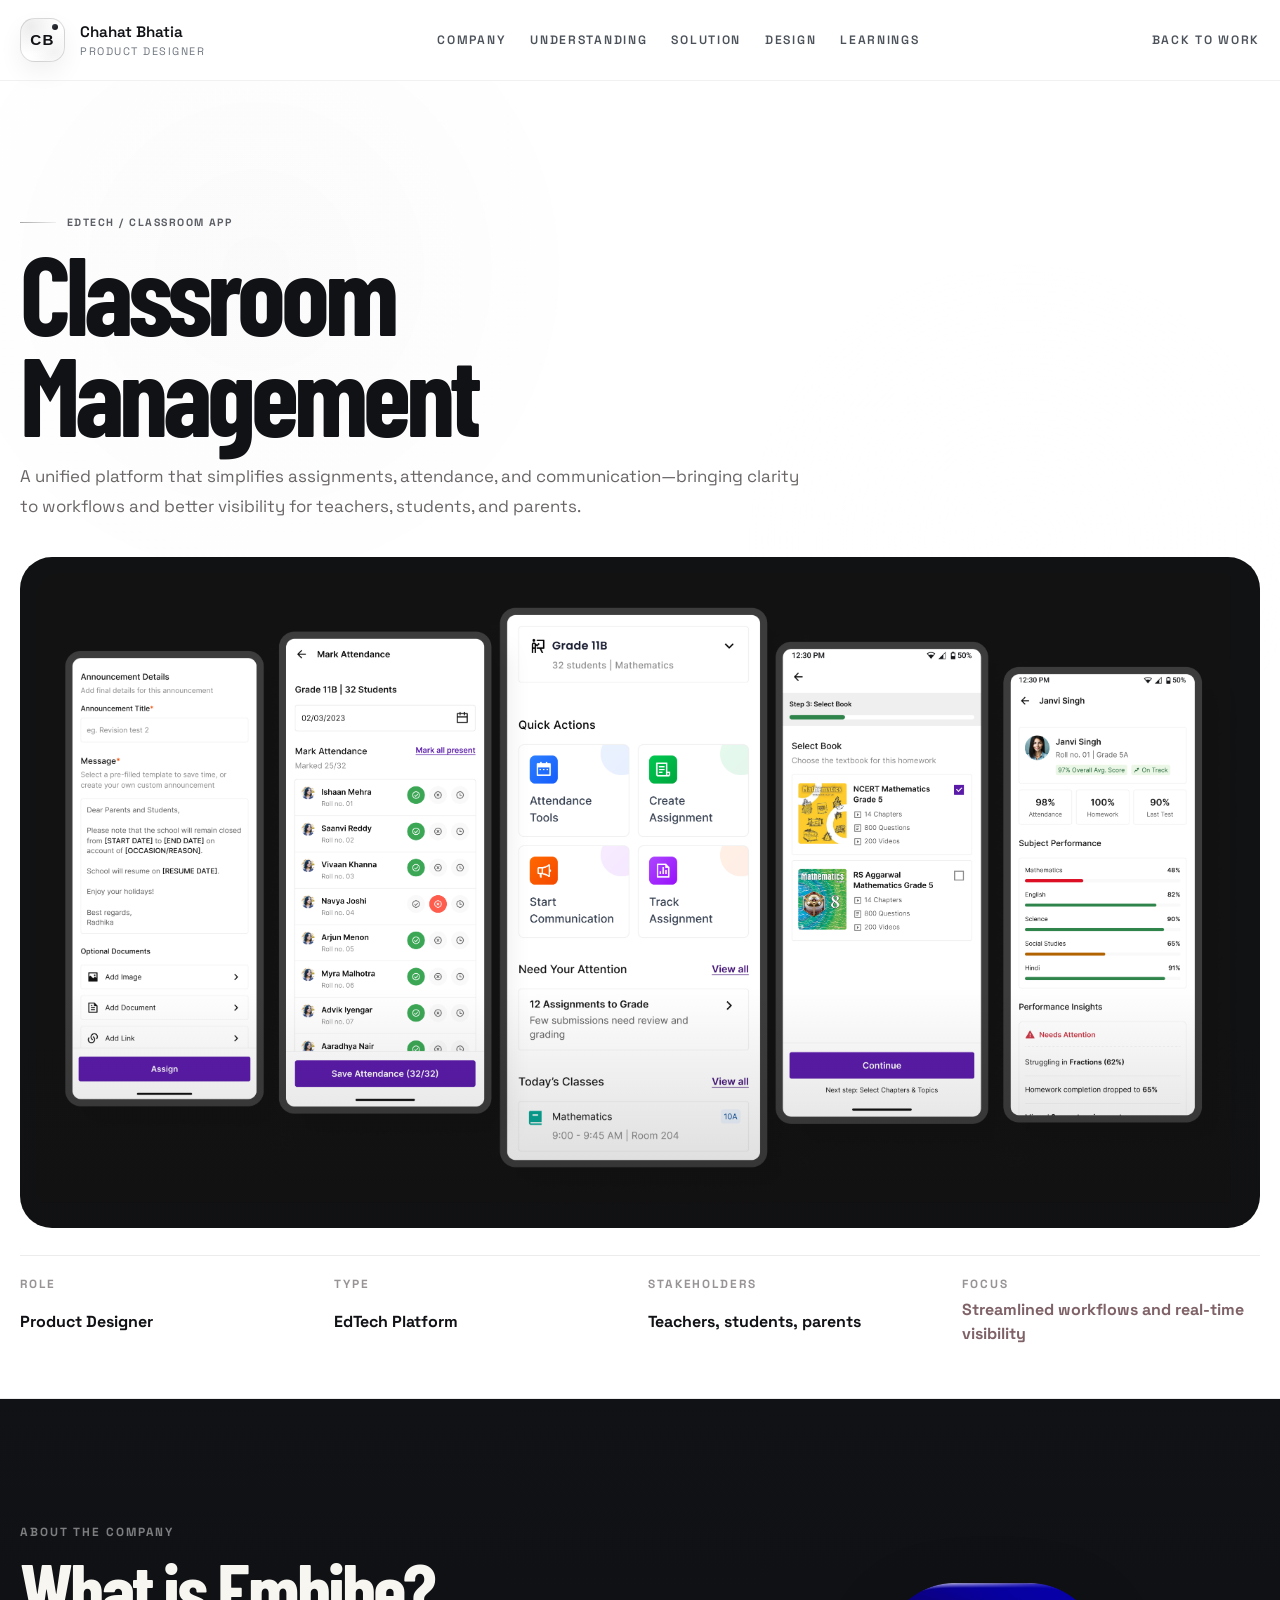
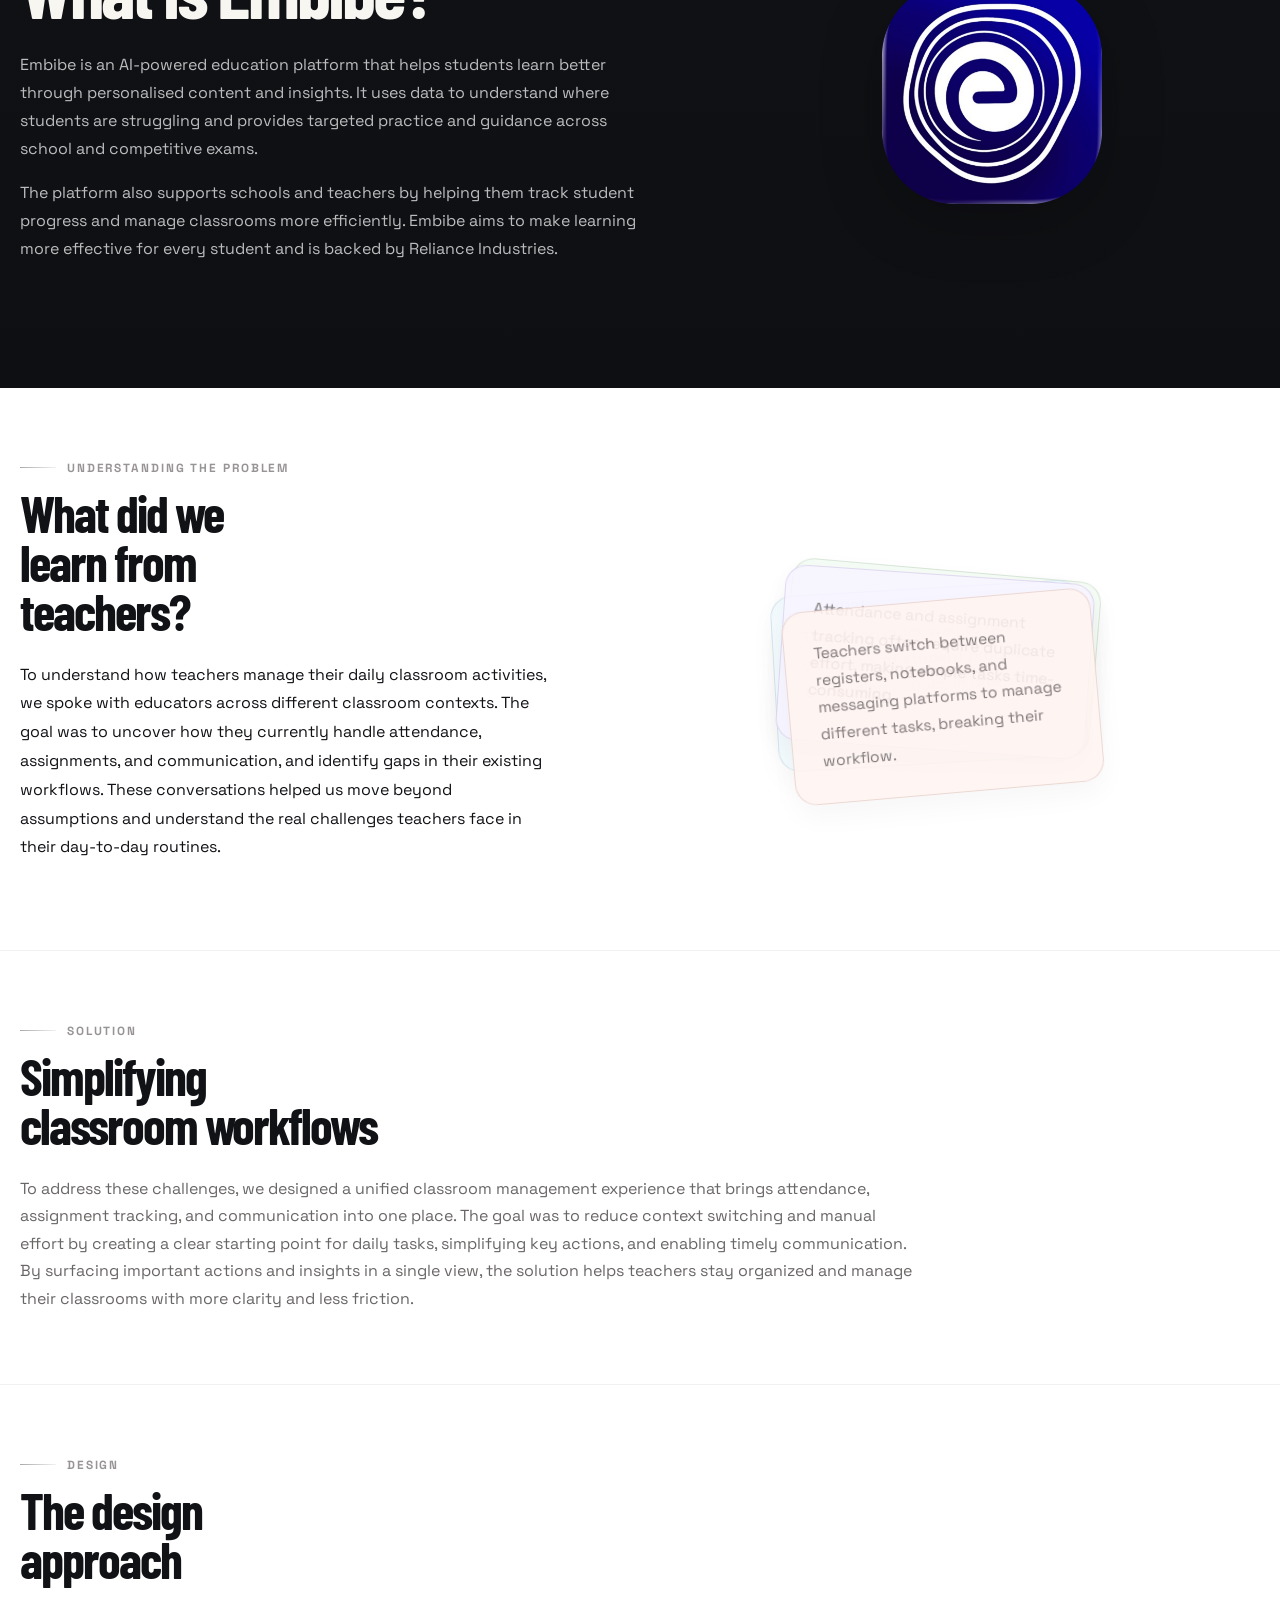
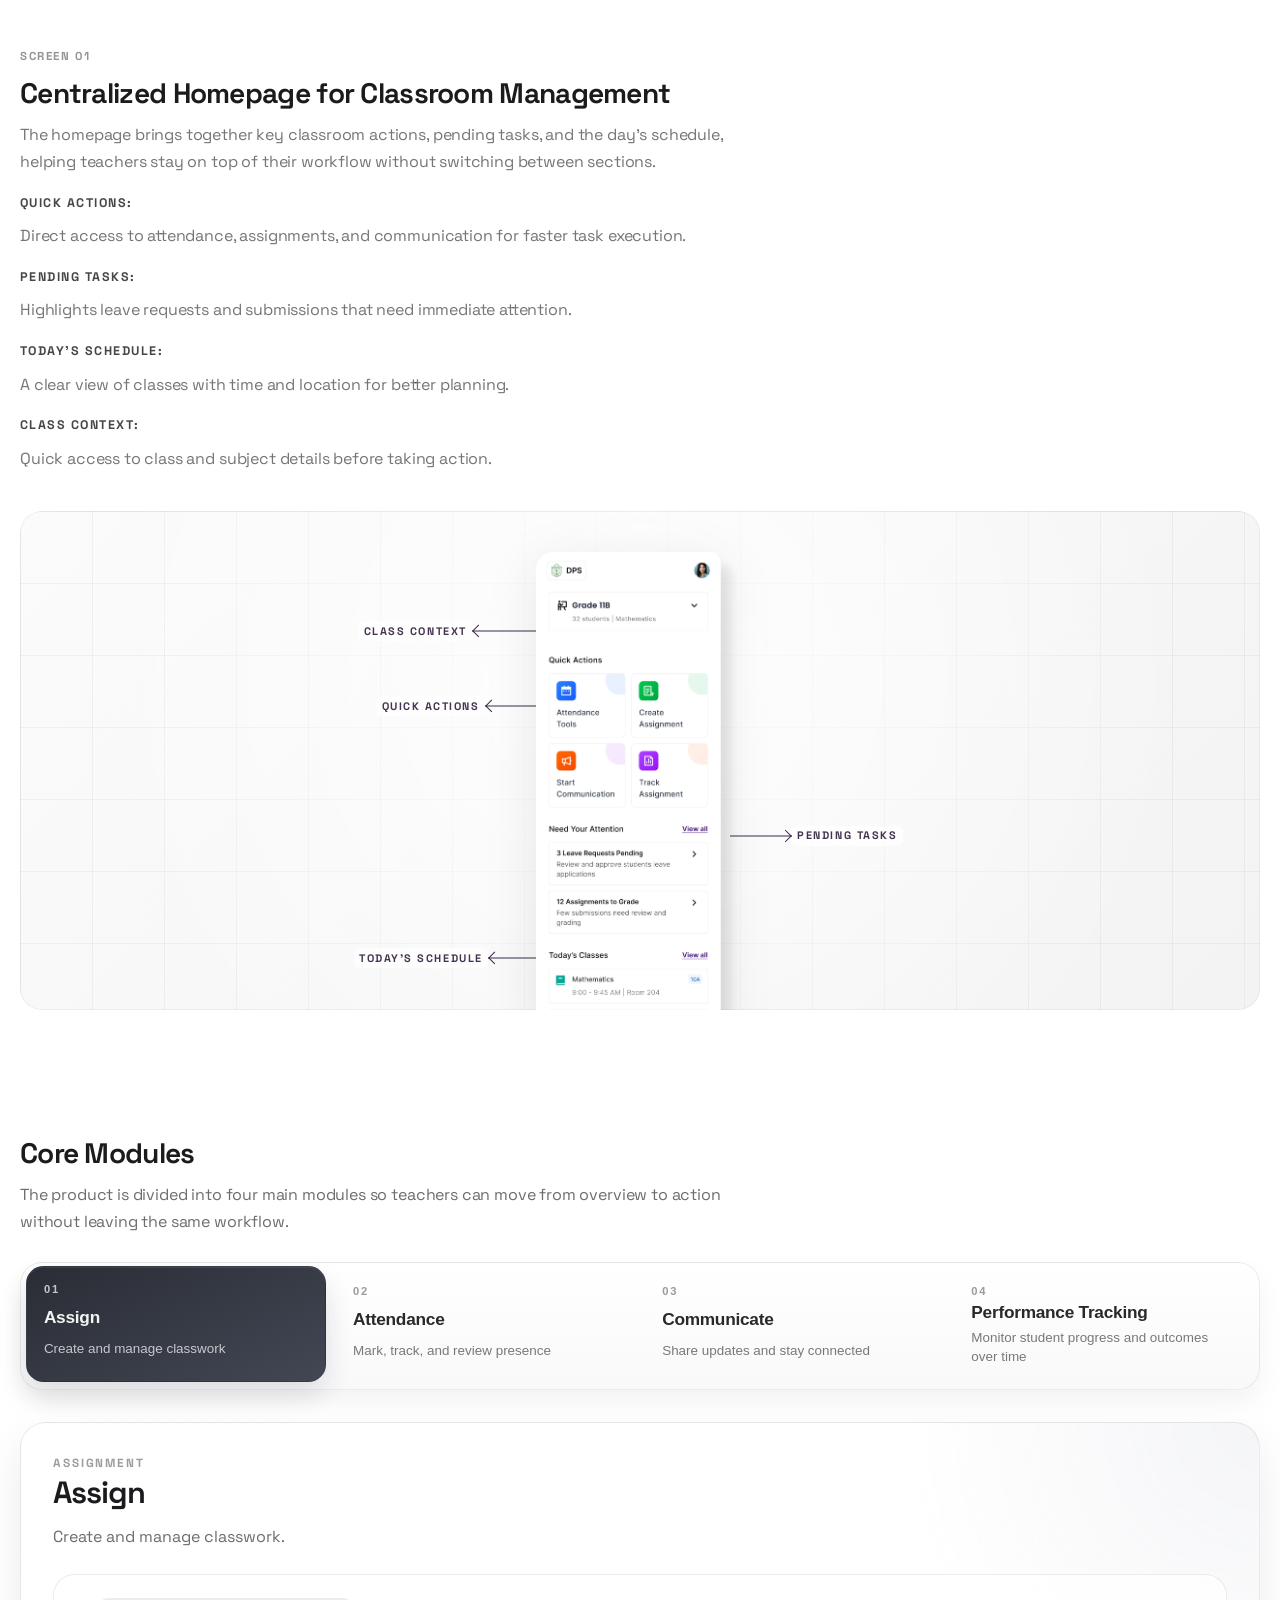
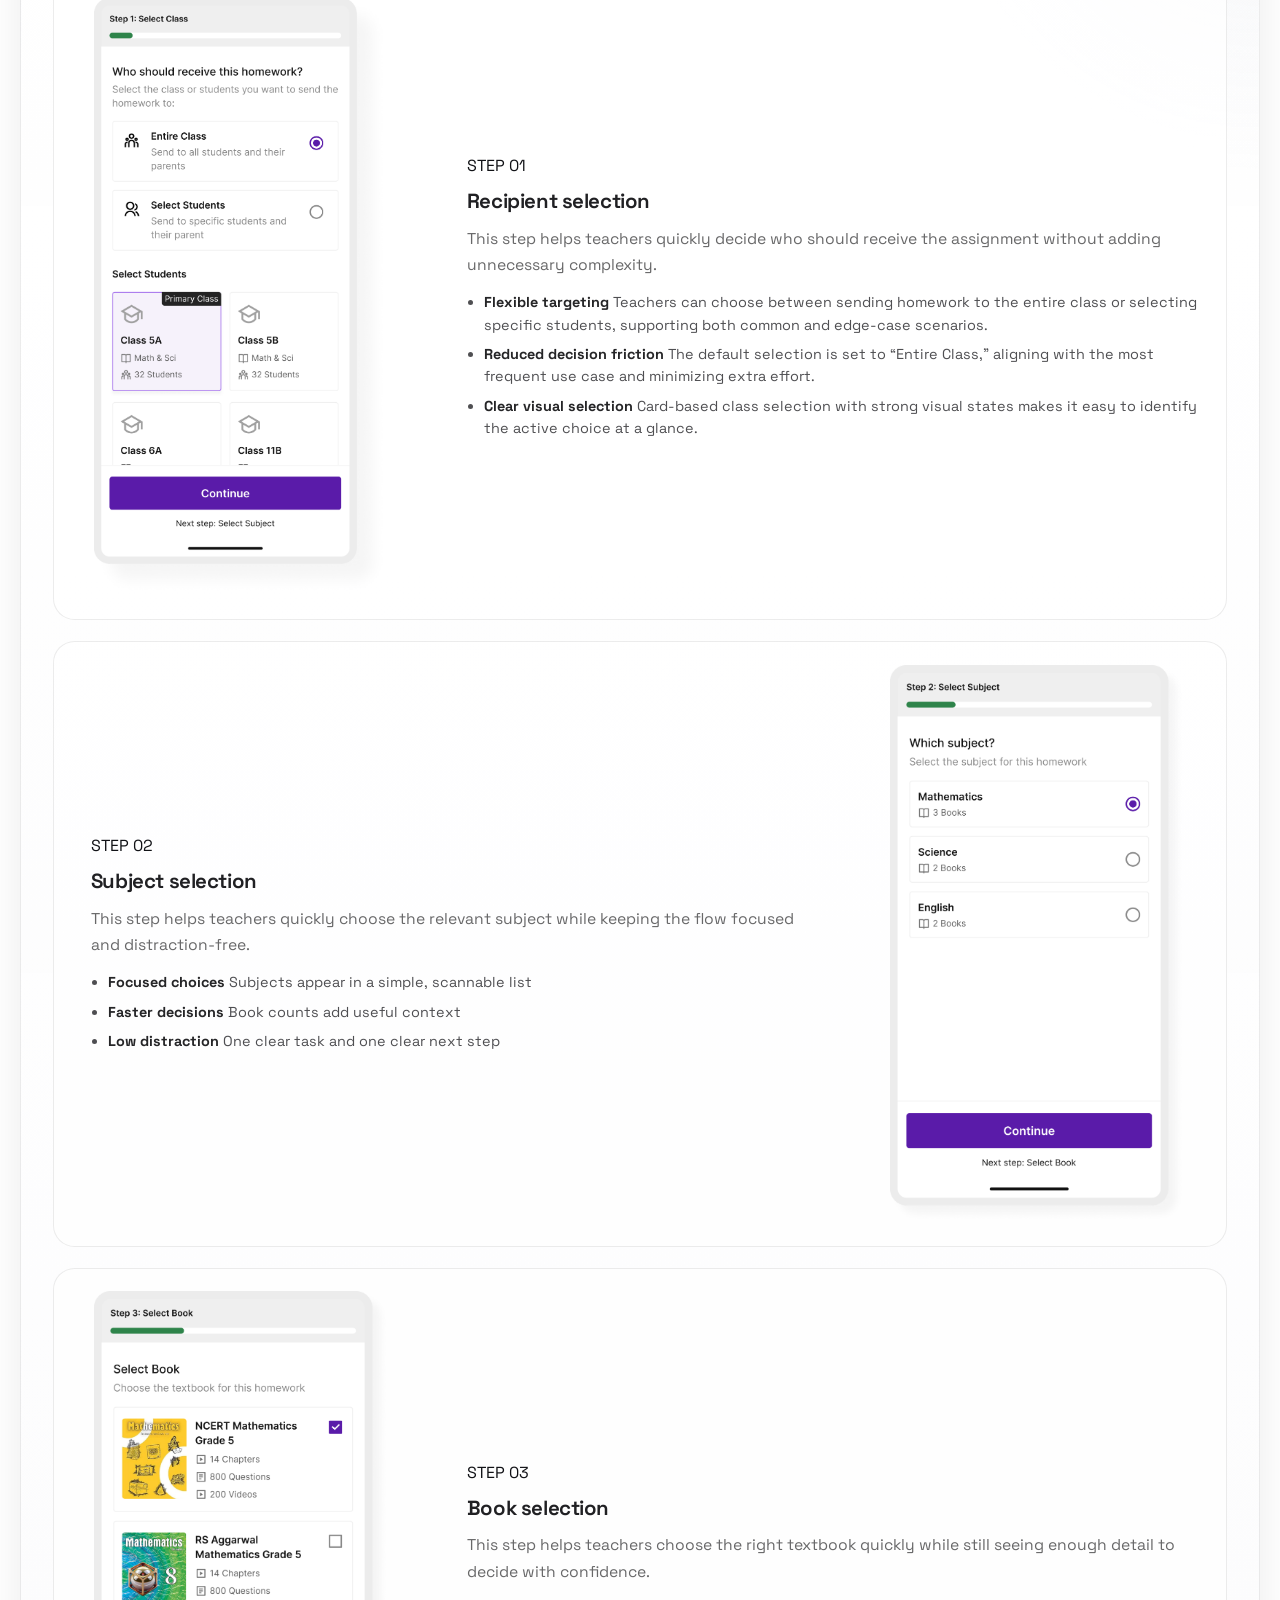
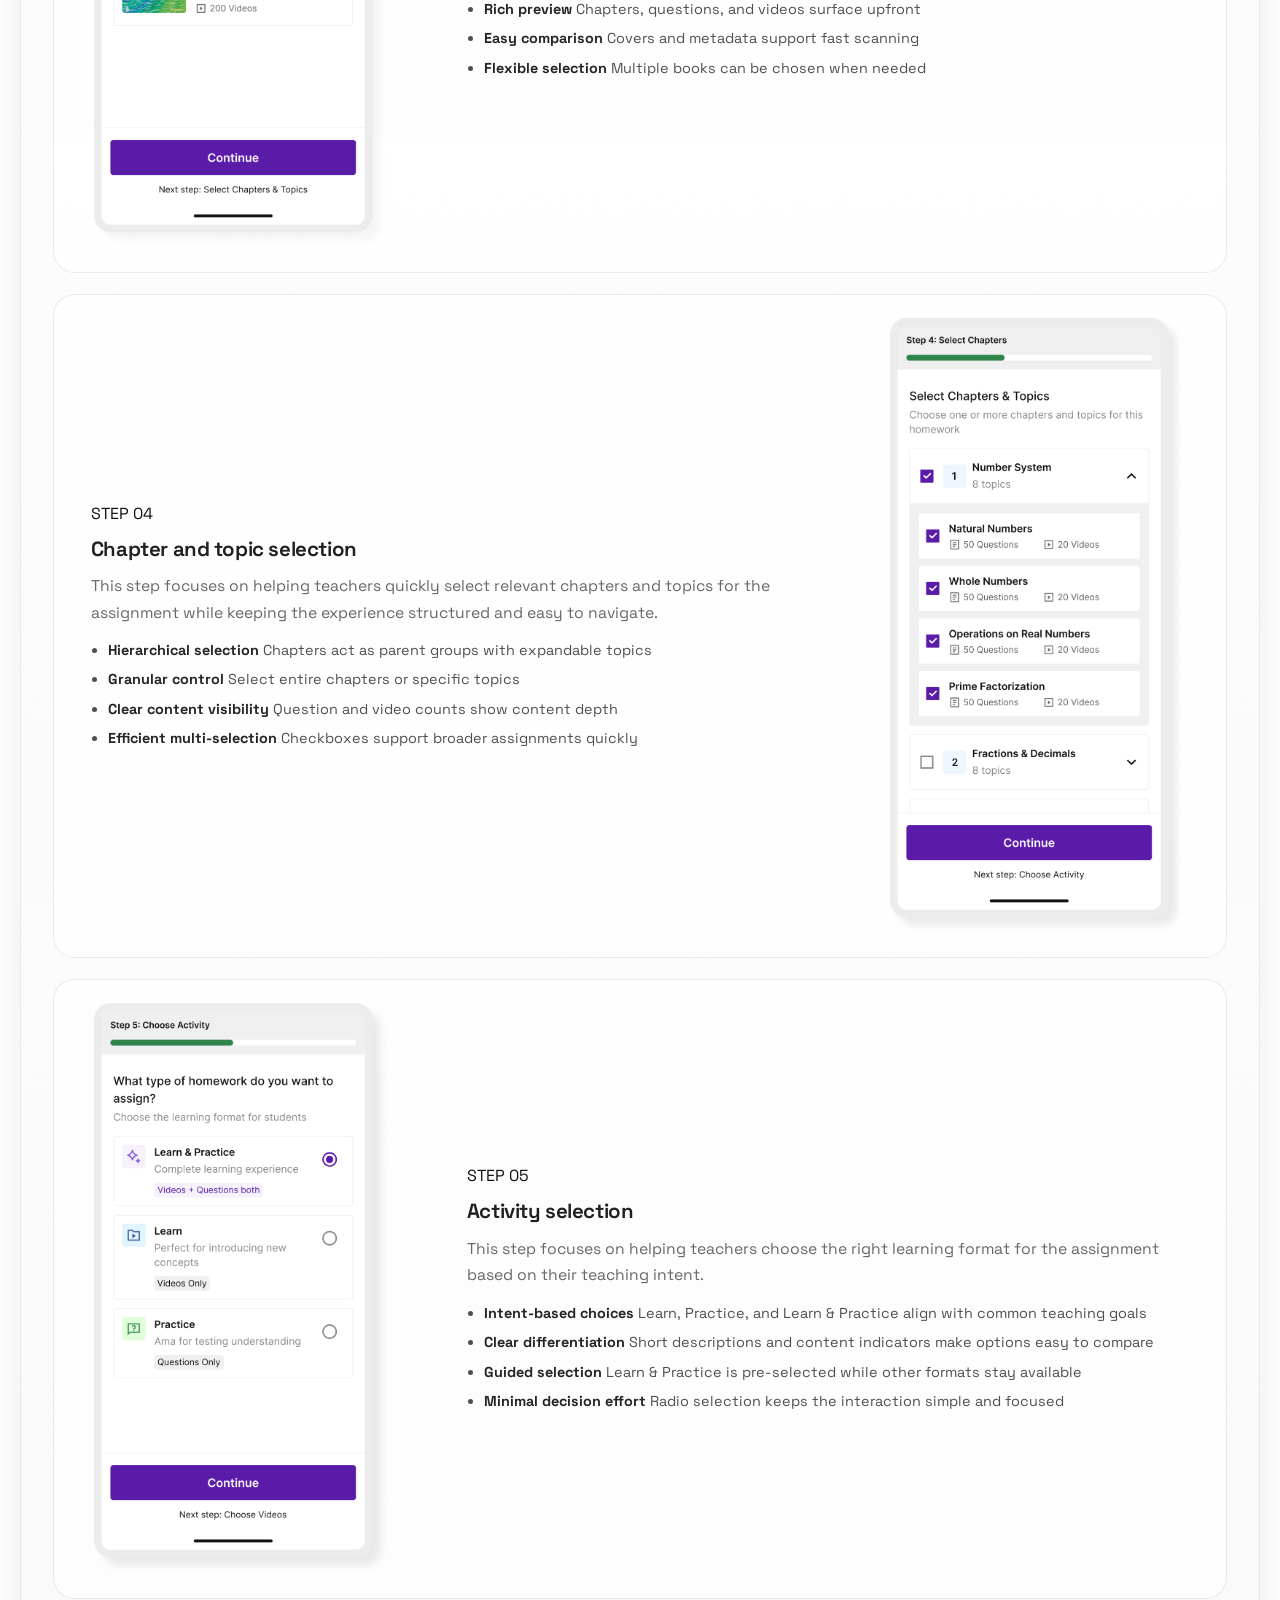
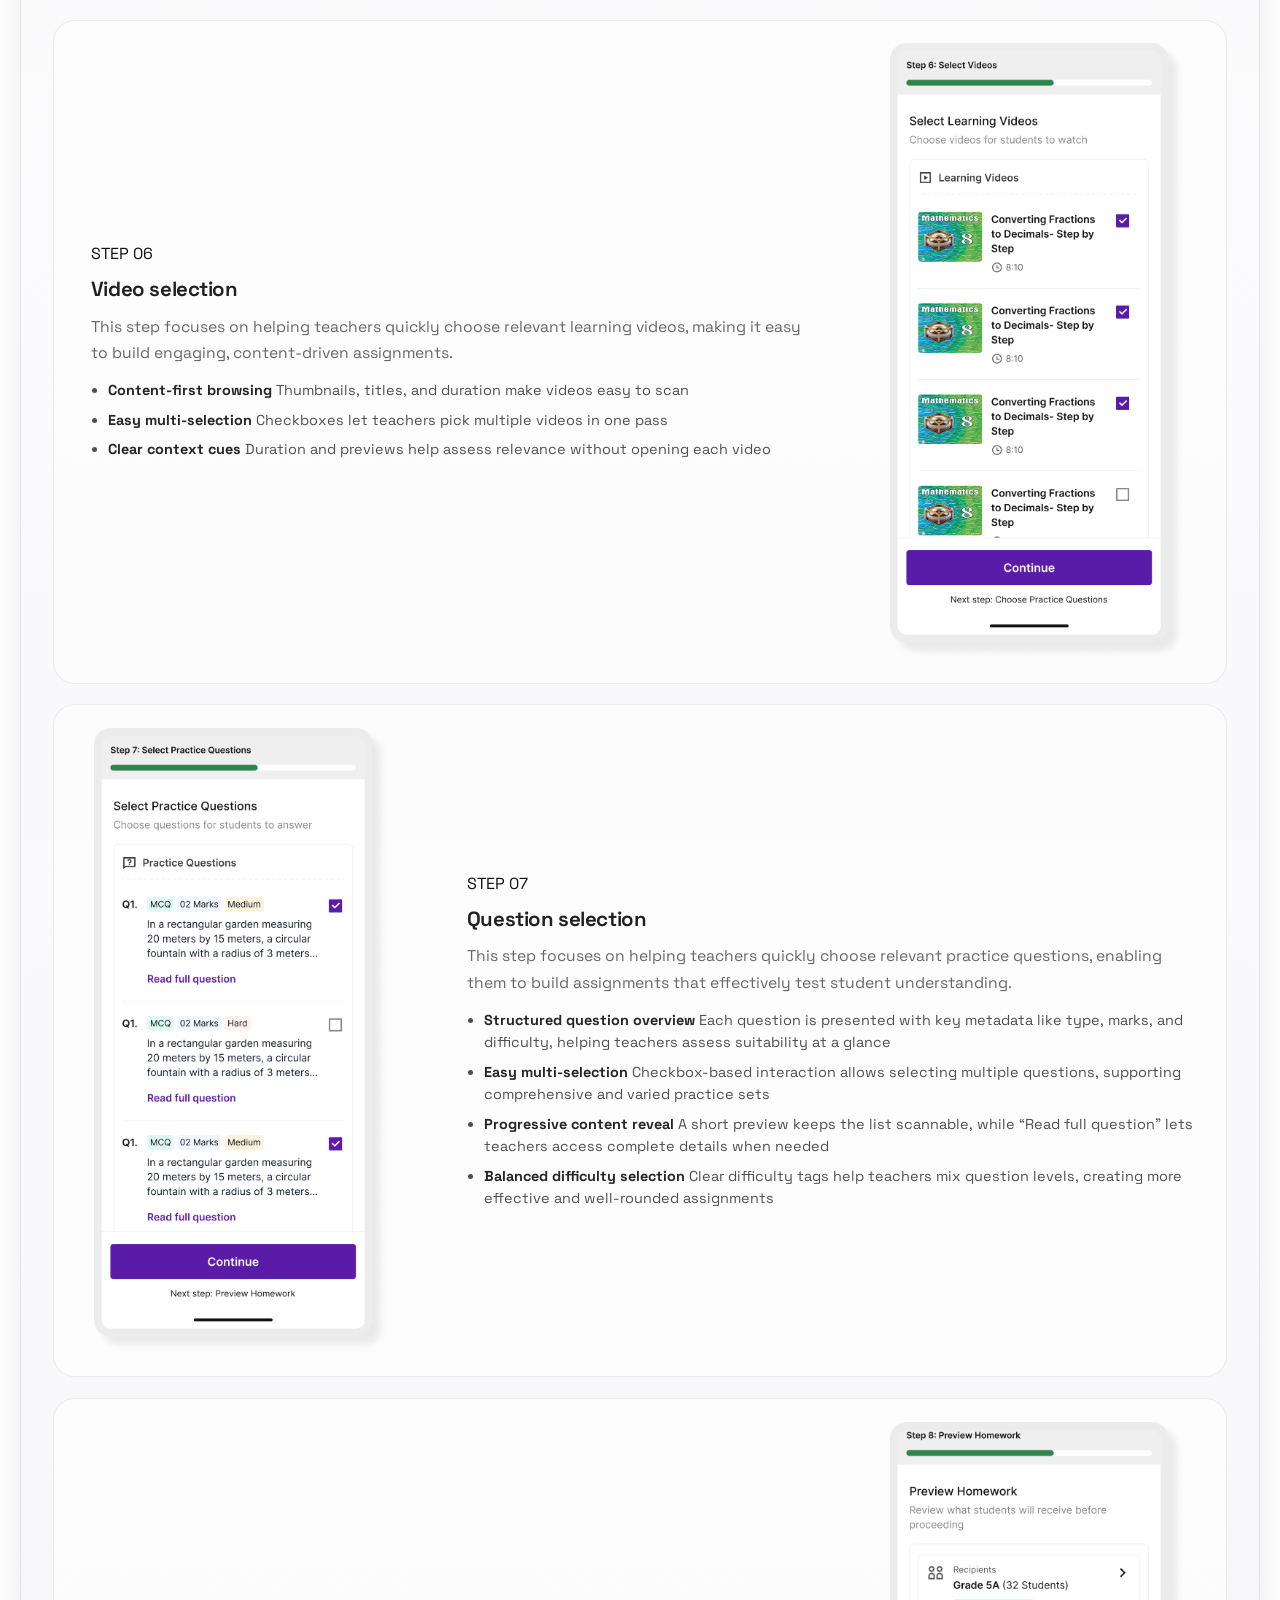
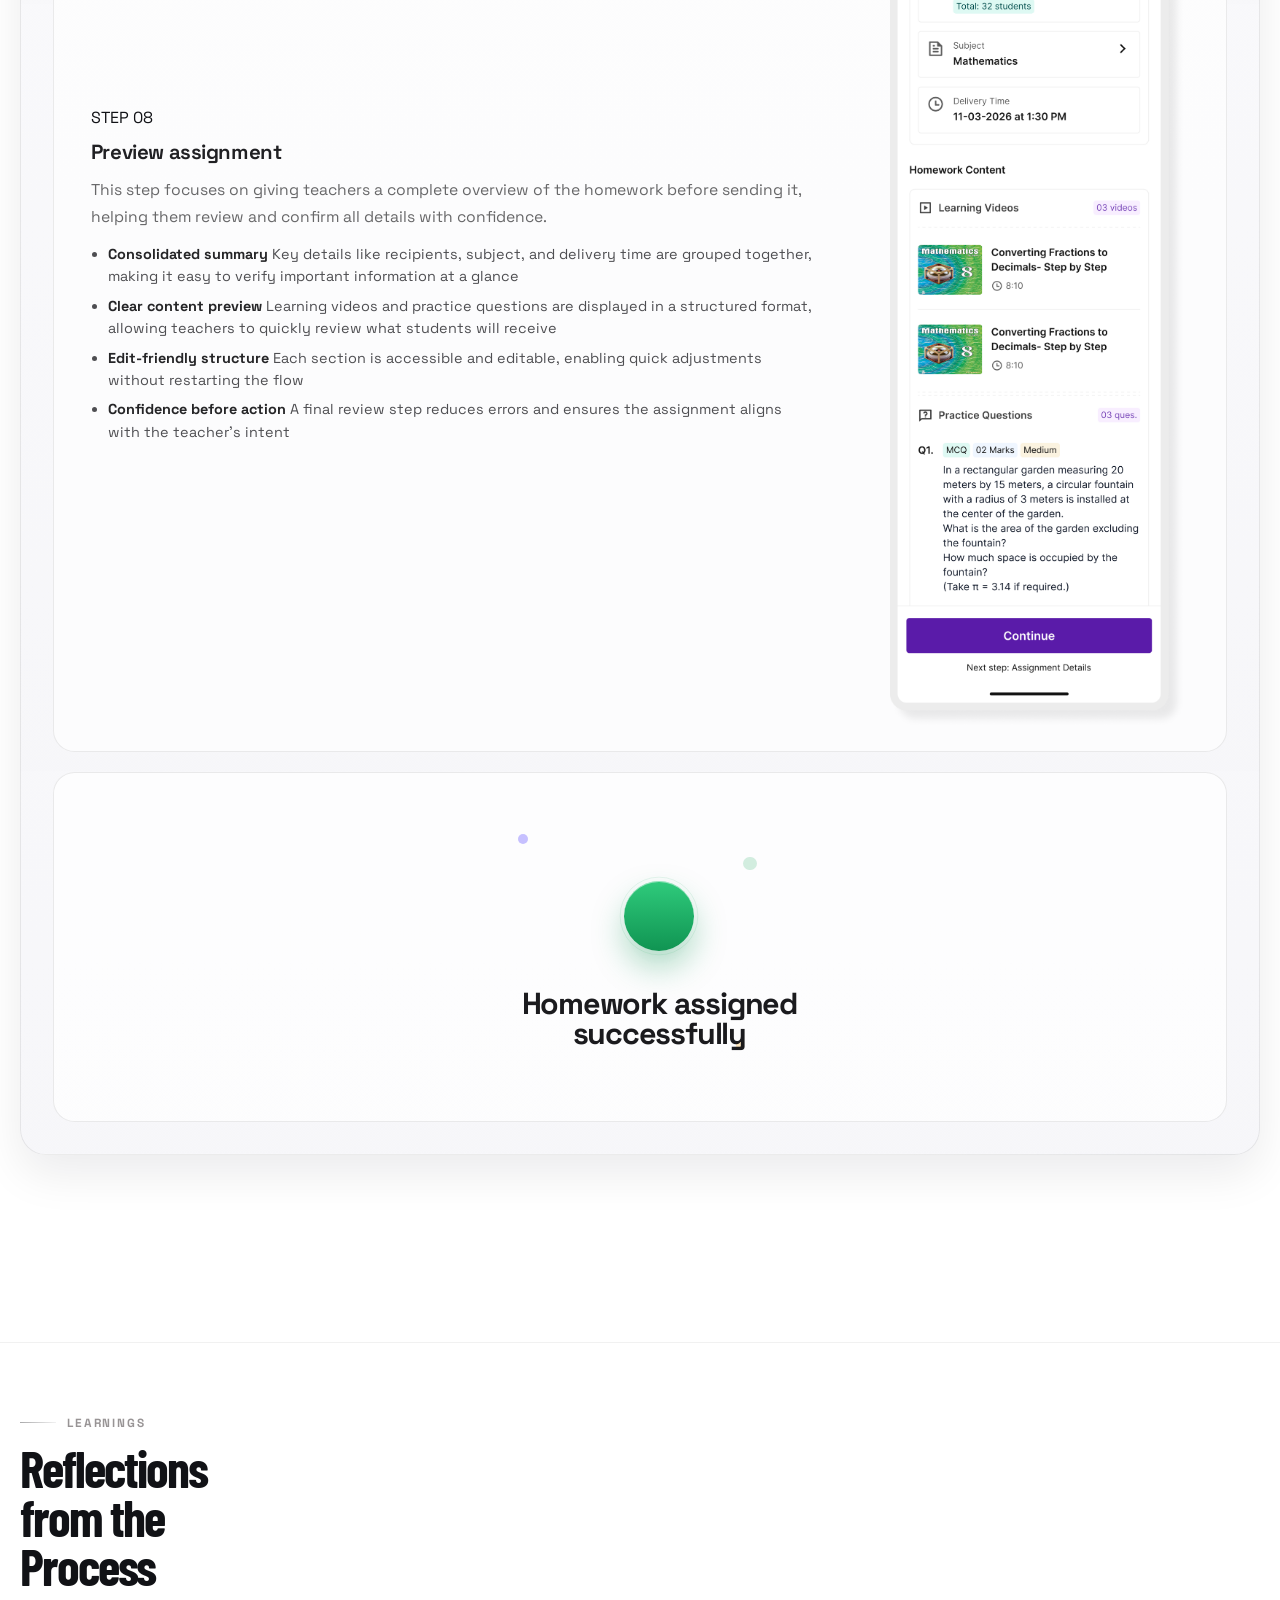
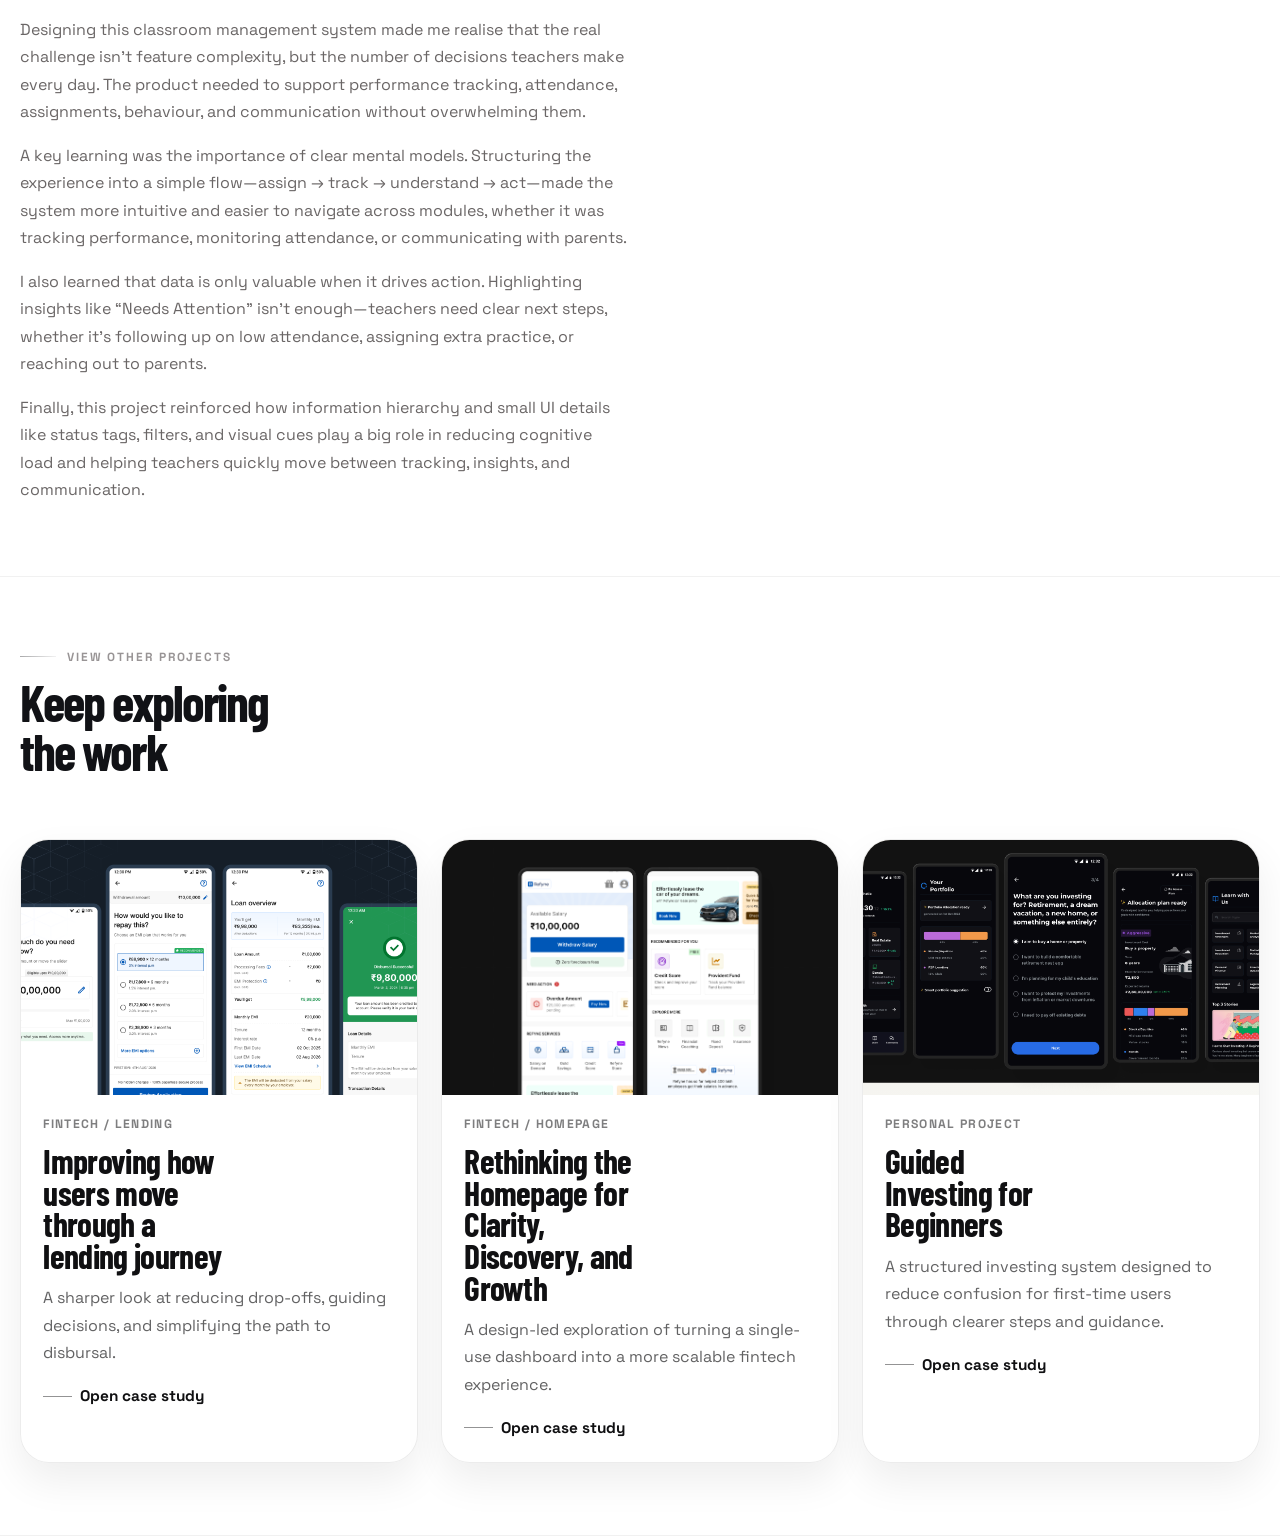
==== commit 249ffdf5: "Publish updated portfolio site" ====
--- a/case-study.html
+++ b/case-study.html
@@ -3,12 +3,10 @@
   <head>
     <meta charset="UTF-8" />
     <meta name="viewport" content="width=device-width, initial-scale=1.0" />
-    <title>
-      Reducing drop-offs in a high-friction mandate flow | Chahat Bhatia
-    </title>
+    <title>Classroom Management | Chahat Bhatia</title>
     <meta
       name="description"
-      content="A clear, UX-centered product design case study by Chahat Bhatia on reducing drop-offs in a high-friction mandate flow."
+      content="A clear, UX-centered product design case study by Chahat Bhatia on a classroom management platform for assignments, attendance, and communication."
     />
     <meta
       http-equiv="Cache-Control"
@@ -26,9 +24,9 @@
       href="https://fonts.googleapis.com/css2?family=Barlow+Condensed:wght@500;600;700;800&family=Space+Grotesk:wght@400;500;600;700&display=swap"
       rel="stylesheet"
     />
-    <link rel="stylesheet" href="./styles.css?v=exploration-case-2" />
+    <link rel="stylesheet" href="./styles.css?v=classroom-research-37" />
   </head>
-  <body class="case-page case-doc-page">
+  <body class="case-page case-doc-page case-doc-page--classroom">
     <header class="site-header case-page__header" id="top">
       <div class="shell site-header__inner">
         <a
@@ -44,10 +42,11 @@
         </a>
 
         <nav class="site-nav" aria-label="Case study sections">
-          <a href="#problem">Problem</a>
-          <a href="#approach">Approach</a>
-          <a href="#decisions">Decisions</a>
-          <a href="#impact">Impact</a>
+          <a href="#company">Company</a>
+          <a href="#understanding">Understanding</a>
+          <a href="#solution">Solution</a>
+          <a href="#design">Design</a>
+          <a href="#learnings">Learnings</a>
         </nav>
 
         <a class="site-header__cta" href="./index.html#work">Back to work</a>
@@ -57,180 +56,161 @@
     <main class="case-doc">
       <section class="case-doc-hero" id="overview">
         <div class="shell reveal">
-          <p class="kicker">Professional product design work / Fintech onboarding</p>
+        <p class="kicker">Edtech / Classroom app</p>
           <div class="case-doc-hero__grid">
             <div class="case-doc-hero__title">
-              <h1>Reducing drop-offs in a high-friction mandate flow</h1>
+              <h1>Classroom Management</h1>
             </div>
 
             <div class="case-doc-hero__summary">
               <p>
-                New investors were reaching a required compliance step, then
-                abandoning it because the flow felt opaque, high-risk, and hard
-                to recover from after errors.
+                A unified platform that simplifies assignments, attendance, and
+                communication—bringing clarity to workflows and better
+                visibility for teachers, students, and parents.
               </p>
-              <p>
-                The redesign focused on making the step easier to understand,
-                easier to trust, and easier to complete without weakening legal
-                or technical requirements.
-              </p>
-            </div>
-          </div>
-
-          <div class="case-doc-meta" aria-label="Case study metadata">
+            </div>
+          </div>
+
+          <figure
+            class="case-doc-cover case-doc-cover--classroom"
+            aria-label="Classroom management case study thumbnail"
+          >
+            <div class="case-doc-cover__visual">
+              <img
+                class="case-doc-cover__image case-doc-cover__image--classroom"
+                src="./assets/classroom-management-cover-v2.png"
+                alt="Embibe classroom management product screens"
+              />
+            </div>
+          </figure>
+
+          <div class="case-doc-meta" aria-label="Classroom management metadata">
             <div class="case-doc-meta__item">
               <span>Role</span>
-              <strong>Lead Product Designer</strong>
+              <strong>Product Designer</strong>
             </div>
             <div class="case-doc-meta__item">
-              <span>Timeline</span>
-              <strong>10 weeks</strong>
+              <span>Type</span>
+              <strong>EdTech Platform</strong>
             </div>
             <div class="case-doc-meta__item">
-              <span>Team</span>
-              <strong>PM, researcher, 4 engineers, compliance</strong>
+              <span>Stakeholders</span>
+              <strong>Teachers, students, parents</strong>
             </div>
             <div class="case-doc-meta__item case-doc-meta__item--impact">
-              <span>Impact</span>
-              <strong>Completion up, drop-offs down</strong>
-            </div>
-          </div>
-        </div>
-      </section>
-
-      <section class="case-doc-section" id="problem">
+              <span>Focus</span>
+              <strong>Streamlined workflows and real-time visibility</strong>
+            </div>
+          </div>
+        </div>
+      </section>
+
+      <section class="case-doc-section case-doc-company" id="company">
+        <div class="shell reveal">
+          <div class="case-doc-company__grid">
+            <div class="case-doc-company__copy">
+              <div class="case-doc-section__header">
+                <p class="kicker">About the company</p>
+                <h2>What is Embibe?</h2>
+              </div>
+
+              <div class="case-doc-section__body">
+                <p>
+                  Embibe is an AI-powered education platform that helps
+                  students learn better through personalised content and
+                  insights. It uses data to understand where students are
+                  struggling and provides targeted practice and guidance across
+                  school and competitive exams.
+                </p>
+
+                <p>
+                  The platform also supports schools and teachers by helping
+                  them track student progress and manage classrooms more
+                  efficiently. Embibe aims to make learning more effective for
+                  every student and is backed by Reliance Industries.
+                </p>
+              </div>
+            </div>
+
+            <div class="case-doc-company__visual" data-company-visual>
+              <img
+                class="case-doc-company__logo"
+                src="./assets/embibe-logo.png"
+                alt="Embibe logo"
+              />
+
+              <div class="case-doc-company__tags" aria-label="Embibe platform strengths">
+                <span class="case-doc-company__chip">AI learning</span>
+                <span class="case-doc-company__chip">Progress insights</span>
+                <span class="case-doc-company__chip">Classroom support</span>
+              </div>
+            </div>
+          </div>
+        </div>
+      </section>
+
+      <section class="case-doc-section case-doc-research" id="understanding">
+        <div class="shell reveal">
+          <div class="case-doc-research__grid">
+            <div class="case-doc-research__copy">
+              <div class="case-doc-section__header">
+                <p class="kicker">Understanding the problem</p>
+                <h2>What did we learn from teachers?</h2>
+              </div>
+
+              <div class="case-doc-research__body">
+                <p>
+                  To understand how teachers manage their daily classroom
+                  activities, we spoke with educators across different
+                  classroom contexts. The goal was to uncover how they
+                  currently handle attendance, assignments, and communication,
+                  and identify gaps in their existing workflows. These
+                  conversations helped us move beyond assumptions and
+                  understand the real challenges teachers face in their
+                  day-to-day routines.
+                </p>
+              </div>
+            </div>
+
+            <div class="case-doc-research__cards" data-research-cards aria-label="Teacher interview insights">
+              <article class="case-doc-research__card">
+                <p>Teachers switch between registers, notebooks, and messaging platforms to manage different tasks, breaking their workflow.</p>
+              </article>
+              <article class="case-doc-research__card">
+                <p>Attendance and assignment tracking often require duplicate effort, making simple tasks time-consuming.</p>
+              </article>
+              <article class="case-doc-research__card">
+                <p>There’s no quick way to get a clear view of student progress or pending actions in one place.</p>
+              </article>
+              <article class="case-doc-research__card">
+                <p>Updates to parents are often inconsistent or delayed due to reliance on manual methods.</p>
+              </article>
+            </div>
+          </div>
+        </div>
+      </section>
+
+      <section class="case-doc-section case-doc-section--soft" id="solution">
         <div class="shell reveal">
           <div class="case-doc-section__header">
-            <p class="kicker">Problem</p>
-            <h2>A required step felt heavier than the value it unlocked.</h2>
-          </div>
-
-          <div class="case-doc-section__body case-doc-section__body--narrow">
-            <p>
-              Users needed to complete a mandate before they could start
-              investing, but the experience felt legal-first, brittle under
-              error states, and unclear about what would happen next. People had
-              intent to continue, but the product was not giving them enough
-              confidence to do it.
-            </p>
-
-            <ul class="case-doc-list">
-              <li>Progress felt unclear inside a high-trust financial step.</li>
-              <li>Error states appeared abrupt and hard to recover from.</li>
-              <li>Compliance language showed up before reassurance did.</li>
-            </ul>
-          </div>
-        </div>
-      </section>
-
-      <section class="case-doc-section case-doc-section--soft" id="context">
-        <div class="shell reveal">
-          <div class="case-doc-section__header">
-            <p class="kicker">Context</p>
-            <h2>Why this mattered for both users and the business.</h2>
+            <p class="kicker">Solution</p>
+            <h2>Simplifying classroom workflows</h2>
           </div>
 
           <div class="case-doc-context">
             <div class="case-doc-section__body">
               <p>
-                For users, confusion here felt expensive and irreversible. This
-                was the point where trust could drop quickly, even if the rest
-                of onboarding felt clear.
+                To address these challenges, we designed a unified classroom
+                management experience that brings attendance, assignment
+                tracking, and communication into one place. The goal was to
+                reduce context switching and manual effort by creating a clear
+                starting point for daily tasks, simplifying key actions, and
+                enabling timely communication. By surfacing important actions
+                and insights in a single view, the solution helps teachers stay
+                organized and manage their classrooms with more clarity and
+                less friction.
               </p>
-              <p>
-                For the business, this was an activation bottleneck. Qualified
-                users were getting through acquisition, but not crossing the
-                last critical step needed to become active investors.
-              </p>
-            </div>
-
-            <figure class="case-doc-shot">
-              <div class="mockup mockup--finance case-doc-shot__visual">
-                <span></span>
-                <span></span>
-                <span></span>
-              </div>
-              <figcaption>High-friction financial step with multiple trust decisions.</figcaption>
-            </figure>
-          </div>
-        </div>
-      </section>
-
-      <section class="case-doc-section" id="approach">
-        <div class="shell reveal">
-          <div class="case-doc-section__header">
-            <p class="kicker">Approach</p>
-            <h2>Short process, focused checkpoints.</h2>
-          </div>
-
-          <div class="case-doc-steps" aria-label="Approach steps">
-            <article class="case-doc-step">
-              <span>01</span>
-              <h3>Research</h3>
-              <p>
-                Reviewed session recordings, support tickets, and funnel exits
-                to understand where confidence dropped before intent did.
-              </p>
-            </article>
-
-            <article class="case-doc-step">
-              <span>02</span>
-              <h3>Insights</h3>
-              <p>
-                Identified that orientation and recovery mattered more than
-                adding more explanation everywhere.
-              </p>
-            </article>
-
-            <article class="case-doc-step">
-              <span>03</span>
-              <h3>Exploration</h3>
-              <p>
-                Tested clearer hierarchy, more visible progress, and calmer
-                error states across the key decision points.
-              </p>
-            </article>
-
-            <article class="case-doc-step">
-              <span>04</span>
-              <h3>Validation</h3>
-              <p>
-                Reviewed flows with PM, engineering, and compliance to make sure
-                the product improvements still held under real constraints.
-              </p>
-            </article>
-          </div>
-        </div>
-      </section>
-
-      <section class="case-doc-section case-doc-section--soft" id="decisions">
-        <div class="shell reveal">
-          <div class="case-doc-section__header">
-            <p class="kicker">Key decisions</p>
-            <h2>Three changes that carried the outcome.</h2>
-          </div>
-
-          <div class="case-doc-decisions">
-            <article class="case-doc-decision">
-              <h3>Reframed the step as guided confirmation.</h3>
-              <p><strong>What changed:</strong> the flow shifted from legal-first language to a clearer guided state with one primary action path.</p>
-              <p><strong>Why:</strong> users needed orientation before they could trust what they were being asked to do.</p>
-              <p><strong>Trade-off:</strong> more up-front explanation meant tighter prioritization of what not to show immediately.</p>
-            </article>
-
-            <article class="case-doc-decision">
-              <h3>Collapsed scattered notices into one persistent summary.</h3>
-              <p><strong>What changed:</strong> supporting information was consolidated into a stable summary instead of being repeated across screens.</p>
-              <p><strong>Why:</strong> people needed the same context to stay visible as they progressed.</p>
-              <p><strong>Trade-off:</strong> the summary component had to handle more states cleanly without becoming dense.</p>
-            </article>
-
-            <article class="case-doc-decision">
-              <h3>Designed explicit recovery for failed bank responses.</h3>
-              <p><strong>What changed:</strong> delayed or failed system states were rewritten as expected recovery paths instead of abrupt dead ends.</p>
-              <p><strong>Why:</strong> technical uncertainty was being interpreted as product failure.</p>
-              <p><strong>Trade-off:</strong> more recovery states increased design and QA scope, but reduced support confusion.</p>
-            </article>
+            </div>
           </div>
         </div>
       </section>
@@ -239,62 +219,93 @@
         <div class="shell reveal">
           <div class="case-doc-section__header">
             <p class="kicker">Design</p>
-            <h2>Clarity, hierarchy, and recoverability made visible.</h2>
-          </div>
-
-          <div class="case-doc-design">
-            <figure class="case-doc-shot">
-              <div class="mockup mockup--commerce case-doc-shot__visual">
-                <span></span>
-                <span></span>
-                <span></span>
-              </div>
-              <figcaption>Before: dense entry point with low orientation.</figcaption>
-            </figure>
-
-            <figure class="case-doc-shot">
-              <div class="mockup mockup--finance case-doc-shot__visual">
-                <span></span>
-                <span></span>
-                <span></span>
-              </div>
-              <figcaption>After: stronger hierarchy and a calmer primary decision.</figcaption>
-            </figure>
-
-            <figure class="case-doc-shot case-doc-shot--wide">
-              <div class="mockup mockup--system case-doc-shot__visual">
-                <span></span>
-                <span></span>
-                <span></span>
-              </div>
-              <figcaption>Recovery states became legible, guided, and easier to trust.</figcaption>
-            </figure>
-          </div>
-        </div>
-      </section>
-
-      <section class="case-doc-section case-doc-section--soft" id="impact">
-        <div class="shell reveal">
-          <div class="case-doc-section__header">
-            <p class="kicker">Impact</p>
-            <h2>Directional outcomes, kept honest.</h2>
-          </div>
-
-          <div class="case-doc-impact">
-            <div class="case-doc-impact__metric">
-              <span>Completion</span>
-              <strong>Up</strong>
-              <p>More users made it through the mandate step successfully.</p>
-            </div>
-            <div class="case-doc-impact__metric">
-              <span>Drop-offs</span>
-              <strong>Down</strong>
-              <p>Abandonment reduced at the highest-friction point in onboarding.</p>
-            </div>
-            <div class="case-doc-impact__metric">
-              <span>Support load</span>
-              <strong>Lighter</strong>
-              <p>Fewer users needed help understanding failures or next steps.</p>
+            <h2>The design approach</h2>
+          </div>
+
+          <div class="case-doc-design-showcase">
+            <article class="case-doc-design-showcase__card">
+              <div class="case-doc-design-showcase__content">
+                <span>Screen 01</span>
+                <h3>Centralized Homepage for Classroom Management</h3>
+                <p>
+                  The homepage brings together key classroom actions, pending
+                  tasks, and the day’s schedule, helping teachers stay on top
+                  of their workflow without switching between sections.
+                </p>
+                <p class="case-doc-design-showcase__subheading">Quick actions:</p>
+                <p>Direct access to attendance, assignments, and communication for faster task execution.</p>
+                <p class="case-doc-design-showcase__subheading">Pending tasks:</p>
+                <p>Highlights leave requests and submissions that need immediate attention.</p>
+                <p class="case-doc-design-showcase__subheading">Today’s schedule:</p>
+                <p>A clear view of classes with time and location for better planning.</p>
+                <p class="case-doc-design-showcase__subheading">Class context:</p>
+                <p>Quick access to class and subject details before taking action.</p>
+              </div>
+
+              <div class="case-doc-design-showcase__visual case-doc-design-showcase__visual--classroom-home">
+                <div class="case-doc-design-showcase__home-annotated">
+                  <img
+                    class="case-doc-design-showcase__image case-doc-design-showcase__image--classroom-home"
+                    src="./assets/classroom-homepage-annotated-source.png"
+                    alt="Classroom homepage showing class details, quick actions, pending tasks, and today's schedule."
+                    loading="lazy"
+                  />
+                  <div class="case-doc-design-showcase__callout-lines" aria-hidden="true"></div>
+                  <span class="case-doc-design-showcase__callout case-doc-design-showcase__callout--class-context">Class context</span>
+                  <span class="case-doc-design-showcase__callout case-doc-design-showcase__callout--quick-actions">Quick actions</span>
+                  <span class="case-doc-design-showcase__callout case-doc-design-showcase__callout--pending-tasks">Pending tasks</span>
+                  <span class="case-doc-design-showcase__callout case-doc-design-showcase__callout--todays-schedule">Today's schedule</span>
+                </div>
+              </div>
+            </article>
+
+            <div class="case-doc-modules" data-core-modules>
+              <div class="case-doc-modules__intro">
+                <h3>Core Modules</h3>
+                <p>
+                  The product is divided into four main modules so teachers can
+                  move from overview to action without leaving the same
+                  workflow.
+                </p>
+              </div>
+
+              <div class="case-doc-modules__selector" role="tablist" aria-label="Core classroom modules">
+                <button class="case-doc-modules__tab is-active" type="button" role="tab" aria-selected="true" data-module-tab="dashboard">
+                  <span>01</span>
+                  <strong>Assign</strong>
+                  <small>Create and manage classwork</small>
+                </button>
+                <button class="case-doc-modules__tab" type="button" role="tab" aria-selected="false" data-module-tab="attendance">
+                  <span>02</span>
+                  <strong>Attendance</strong>
+                  <small>Mark, track, and review presence</small>
+                </button>
+                <button class="case-doc-modules__tab" type="button" role="tab" aria-selected="false" data-module-tab="assignments">
+                  <span>03</span>
+                  <strong>Communicate</strong>
+                  <small>Share updates and stay connected</small>
+                </button>
+                <button class="case-doc-modules__tab" type="button" role="tab" aria-selected="false" data-module-tab="communication">
+                  <span>04</span>
+                  <strong>Performance Tracking</strong>
+                  <small>Monitor student progress and outcomes over time</small>
+                </button>
+              </div>
+
+              <div class="case-doc-modules__panel" data-core-modules-panel role="tabpanel" aria-label="01 Assign Create and manage classwork">
+                <div class="case-doc-modules__summary">
+                  <div class="case-doc-modules__meta">
+                    <span class="case-doc-modules__eyebrow" data-core-modules-kicker>Module 01</span>
+                    <h4 data-core-modules-title>Assign</h4>
+                  </div>
+                  <p data-core-modules-description>
+                    A focused classwork flow that helps teachers create, organize,
+                    and manage assignments from setup to final review.
+                  </p>
+                </div>
+
+                <div class="case-doc-modules__screens" data-core-modules-screens></div>
+              </div>
             </div>
           </div>
         </div>
@@ -304,21 +315,109 @@
         <div class="shell reveal">
           <div class="case-doc-section__header">
             <p class="kicker">Learnings</p>
-            <h2>What this sharpened in my product thinking.</h2>
+            <h2>Reflections from the Process</h2>
           </div>
 
           <div class="case-doc-section__body case-doc-section__body--narrow">
-            <ul class="case-doc-list">
-              <li>Trust gaps are often hierarchy problems before they are content problems.</li>
-              <li>Recovery design matters most when technical systems are inconsistent.</li>
-              <li>Reducing friction does not always mean reducing information.</li>
-              <li>Strong product outcomes come from clarifying the decision, not polishing every surface.</li>
-            </ul>
-          </div>
-
-          <div class="case-doc-footer">
-            <a class="button button--dark" href="./index.html#work">Back to selected work</a>
-            <a class="text-link" href="./index.html#contact">Discuss a similar product problem</a>
+            <p>
+              Designing this classroom management system made me realise that
+              the real challenge isn&rsquo;t feature complexity, but the number
+              of decisions teachers make every day. The product needed to
+              support performance tracking, attendance, assignments,
+              behaviour, and communication without overwhelming them.
+            </p>
+            <p>
+              A key learning was the importance of clear mental models.
+              Structuring the experience into a simple flow&mdash;assign
+              &rarr; track &rarr; understand &rarr; act&mdash;made the system
+              more intuitive and easier to navigate across modules, whether it
+              was tracking performance, monitoring attendance, or
+              communicating with parents.
+            </p>
+            <p>
+              I also learned that data is only valuable when it drives action.
+              Highlighting insights like &ldquo;Needs Attention&rdquo; isn&rsquo;t
+              enough&mdash;teachers need clear next steps, whether it&rsquo;s
+              following up on low attendance, assigning extra practice, or
+              reaching out to parents.
+            </p>
+            <p>
+              Finally, this project reinforced how information hierarchy and
+              small UI details like status tags, filters, and visual cues play
+              a big role in reducing cognitive load and helping teachers
+              quickly move between tracking, insights, and communication.
+            </p>
+          </div>
+
+        </div>
+      </section>
+
+      <section class="case-doc-section case-doc-section--more-projects" id="view-other-projects">
+        <div class="shell reveal">
+          <div class="case-doc-more-projects">
+            <div class="case-doc-section__header">
+              <p class="kicker">View Other Projects</p>
+              <h2>Keep exploring the work</h2>
+            </div>
+
+            <div class="case-doc-more-projects__grid">
+              <a class="case-doc-more-projects__card" href="./lending-case-study.html">
+                <div class="case-doc-more-projects__visual">
+                  <img
+                    src="./assets/sod-thumbnail.png"
+                    alt="Lending journey case study thumbnail showing multiple mobile screens."
+                  />
+                </div>
+                <div class="case-doc-more-projects__body">
+                  <p class="case-doc-more-projects__eyebrow">Fintech / Lending</p>
+                  <h3>Improving how users move through a lending journey</h3>
+                  <p>
+                    A sharper look at reducing drop-offs, guiding decisions, and
+                    simplifying the path to disbursal.
+                  </p>
+                  <span class="case-doc-more-projects__link">Open case study</span>
+                </div>
+              </a>
+
+              <a class="case-doc-more-projects__card" href="./refyne-case-study.html">
+                <div class="case-doc-more-projects__visual">
+                  <img
+                    src="./assets/refyne-context.png"
+                    alt="Refyne homepage redesign thumbnail showing dashboard and service modules."
+                  />
+                </div>
+                <div class="case-doc-more-projects__body">
+                  <p class="case-doc-more-projects__eyebrow">Fintech / Homepage</p>
+                  <h3>Rethinking the Homepage for Clarity, Discovery, and Growth</h3>
+                  <p>
+                    A design-led exploration of turning a single-use dashboard
+                    into a more scalable fintech experience.
+                  </p>
+                  <span class="case-doc-more-projects__link">Open case study</span>
+                </div>
+              </a>
+
+              <a
+                class="case-doc-more-projects__card"
+                href="./guided-investing-case-study.html?v=guided-investing-case-1"
+              >
+                <div class="case-doc-more-projects__visual">
+                  <img
+                    src="./assets/guided-investing-cover-4.png"
+                    alt="Guided investing case study thumbnail showing onboarding and portfolio screens."
+                  />
+                </div>
+                <div class="case-doc-more-projects__body">
+                  <p class="case-doc-more-projects__eyebrow">Personal Project</p>
+                  <h3>Guided Investing for Beginners</h3>
+                  <p>
+                    A structured investing system designed to reduce confusion
+                    for first-time users through clearer steps and guidance.
+                  </p>
+                  <span class="case-doc-more-projects__link">Open case study</span>
+                </div>
+              </a>
+            </div>
           </div>
         </div>
       </section>
@@ -327,6 +426,6 @@
     <div class="cursor-dot" aria-hidden="true"></div>
     <div class="cursor-ring" aria-hidden="true"></div>
 
-    <script src="./script.js?v=exploration-case-2"></script>
+    <script src="./script.js?v=classroom-research-60"></script>
   </body>
 </html>
--- a/styles.css
+++ b/styles.css
@@ -1,30 +1,30 @@
 :root {
-  --bg: #f3f0ee;
-  --bg-deep: #ebe6e3;
-  --bg-soft: #faf7f5;
+  --bg: #ffffff;
+  --bg-deep: #f5f6f7;
+  --bg-soft: #fbfbfc;
   --text: #111216;
-  --text-soft: #443f3f;
-  --muted: #736a69;
+  --text-soft: #4c525a;
+  --muted: #707780;
   --line: rgba(17, 18, 22, 0.1);
   --line-strong: rgba(17, 18, 22, 0.18);
-  --white: #fcfaf9;
+  --white: #ffffff;
   --dark: #0f1114;
-  --dark-soft: #171417;
-  --dark-panel: #262025;
+  --dark-soft: #15171a;
+  --dark-panel: #26292e;
   --dark-line: rgba(252, 250, 246, 0.12);
-  --accent-1: #7a5c61;
-  --accent-1-strong: #5a3e42;
-  --accent-1-faint: rgba(122, 92, 97, 0.08);
-  --accent-1-soft: rgba(122, 92, 97, 0.16);
-  --accent-1-mid: rgba(122, 92, 97, 0.24);
-  --accent-2: #5a3e42;
-  --accent-2-strong: #472f33;
-  --accent-2-faint: rgba(90, 62, 66, 0.06);
-  --accent-2-soft: rgba(90, 62, 66, 0.14);
-  --accent-2-mid: rgba(90, 62, 66, 0.22);
+  --accent-1: #23262b;
+  --accent-1-strong: #111216;
+  --accent-1-faint: rgba(17, 18, 22, 0.06);
+  --accent-1-soft: rgba(17, 18, 22, 0.1);
+  --accent-1-mid: rgba(17, 18, 22, 0.16);
+  --accent-2: #3a3f46;
+  --accent-2-strong: #1b1f25;
+  --accent-2-faint: rgba(17, 18, 22, 0.05);
+  --accent-2-soft: rgba(17, 18, 22, 0.08);
+  --accent-2-mid: rgba(17, 18, 22, 0.14);
   --paper: var(--bg);
   --paper-deep: var(--bg-deep);
-  --paper-warm: #f5f0ee;
+  --paper-warm: #ffffff;
   --canvas: var(--bg-soft);
   --ink: var(--text);
   --ink-soft: var(--text-soft);
@@ -35,8 +35,8 @@
   --slate: var(--accent-1);
   --slate-soft: var(--accent-1-soft);
   --mocha: var(--accent-2);
-  --glow-soft: 0 24px 58px rgba(29, 22, 24, 0.1);
-  --glow-deep: 0 34px 80px rgba(18, 15, 18, 0.18);
+  --glow-soft: 0 24px 58px rgba(17, 18, 22, 0.08);
+  --glow-deep: 0 34px 80px rgba(17, 18, 22, 0.14);
   --max-width: 1240px;
   color-scheme: light;
 }
@@ -238,7 +238,7 @@
   position: sticky;
   top: 0;
   z-index: 30;
-  background: rgba(247, 242, 235, 0.78);
+  background: rgba(255, 255, 255, 0.82);
   backdrop-filter: blur(16px);
   border-bottom: 1px solid transparent;
   transition:
@@ -248,9 +248,9 @@
 }
 
 .site-header.is-scrolled {
-  background: rgba(247, 242, 235, 0.9);
+  background: rgba(255, 255, 255, 0.94);
   border-bottom-color: rgba(18, 18, 22, 0.08);
-  box-shadow: 0 12px 28px rgba(32, 26, 22, 0.04);
+  box-shadow: 0 12px 28px rgba(17, 18, 22, 0.05);
 }
 
 .site-header__inner {
@@ -278,16 +278,16 @@
   border-radius: 0.9rem;
   border: 1px solid rgba(18, 18, 22, 0.14);
   background:
-    radial-gradient(circle at 22% 18%, rgba(158, 149, 82, 0.22), transparent 58%),
-    radial-gradient(circle at 78% 78%, rgba(94, 58, 82, 0.14), transparent 52%),
-    rgba(255, 255, 255, 0.56);
+    radial-gradient(circle at 22% 18%, rgba(17, 18, 22, 0.08), transparent 58%),
+    radial-gradient(circle at 78% 78%, rgba(17, 18, 22, 0.05), transparent 52%),
+    rgba(255, 255, 255, 0.96);
   color: var(--ink);
   font-family: "Syne", sans-serif;
   font-size: 0.95rem;
   font-weight: 700;
   letter-spacing: 0.08em;
   text-transform: uppercase;
-  box-shadow: 0 10px 24px rgba(28, 22, 20, 0.06);
+  box-shadow: 0 10px 24px rgba(17, 18, 22, 0.06);
 }
 
 .brand__mark::after {
@@ -428,10 +428,10 @@
   overflow: hidden;
   padding: 4rem 0 6.4rem;
   background:
-    radial-gradient(circle at 14% 4%, rgba(122, 92, 97, 0.04), transparent 18%),
-    radial-gradient(circle at 82% 26%, rgba(122, 92, 97, 0.06), transparent 20%),
-    radial-gradient(circle at 88% 56%, rgba(90, 62, 66, 0.05), transparent 18%),
-    linear-gradient(180deg, rgba(250, 247, 245, 0.98), rgba(235, 230, 227, 0.99));
+    radial-gradient(circle at 14% 4%, rgba(17, 18, 22, 0.03), transparent 18%),
+    radial-gradient(circle at 82% 26%, rgba(17, 18, 22, 0.04), transparent 20%),
+    radial-gradient(circle at 88% 56%, rgba(17, 18, 22, 0.03), transparent 18%),
+    linear-gradient(180deg, rgba(255, 255, 255, 0.99), rgba(245, 246, 247, 0.99));
 }
 
 .hero-inner {
@@ -487,7 +487,7 @@
   align-items: center;
   gap: 0.68rem;
   margin: 0;
-  color: rgba(120, 111, 108, 0.88);
+  color: rgba(68, 72, 78, 0.88);
   font-size: 0.66rem;
   font-weight: 700;
 }
@@ -746,13 +746,52 @@
   width: min(100%, 28.75rem);
   aspect-ratio: 1;
   overflow: visible;
+  perspective: 46rem;
+  transform-style: preserve-3d;
 }
 
 .hero-cube-canvas canvas {
+  position: relative;
+  z-index: 2;
   width: 100%;
   height: 100%;
   display: block;
   filter: drop-shadow(0 1.6rem 2.8rem rgba(4, 6, 12, 0.3));
+}
+
+.statement__visual .hero-cube-scene {
+  width: min(100%, 35rem);
+  aspect-ratio: 1 / 0.94;
+}
+
+.statement__visual .hero-cube-aura {
+  inset: 8% 1% 7% 7%;
+  background:
+    radial-gradient(
+      circle at 50% 43%,
+      rgba(255, 255, 255, 0.2),
+      rgba(143, 185, 255, 0.16) 28%,
+      rgba(214, 146, 157, 0.22) 48%,
+      rgba(103, 149, 255, 0.14) 63%,
+      rgba(18, 18, 24, 0) 84%
+    );
+  opacity: 0.9;
+}
+
+.statement__visual .hero-cube-shadow {
+  left: 17%;
+  right: 18%;
+  bottom: 5%;
+  background: radial-gradient(circle at center, rgba(0, 0, 0, 0.42), rgba(0, 0, 0, 0) 72%);
+  opacity: 0.58;
+}
+
+.statement__visual .hero-cube-canvas {
+  width: min(100%, 31rem);
+}
+
+.statement__visual .hero-cube-canvas canvas {
+  filter: drop-shadow(0 1.4rem 2.7rem rgba(0, 0, 0, 0.28));
 }
 
 .hero__portrait {
@@ -1058,12 +1097,28 @@
 }
 
 .work {
-  background: linear-gradient(180deg, var(--canvas) 0%, var(--paper-warm) 100%);
+  background: linear-gradient(180deg, #ffffff 0%, #f7f8f9 100%);
 }
 
 .work-segment--pro {
   display: grid;
   gap: 0;
+}
+
+.work-segment--play {
+  position: relative;
+  margin-top: clamp(3rem, 5vw, 4.5rem);
+  padding-top: clamp(1.35rem, 2vw, 1.85rem);
+}
+
+.work-segment--play::before {
+  content: "";
+  position: absolute;
+  top: 0;
+  left: 0;
+  width: min(100%, 10rem);
+  height: 1px;
+  background: linear-gradient(90deg, rgba(18, 18, 22, 0.22), transparent);
 }
 
 .work-shift {
@@ -1078,7 +1133,7 @@
 
 .work-shift__eyebrow {
   margin: 0;
-  color: var(--wine);
+  color: var(--ink);
   font-size: 0.7rem;
   font-weight: 700;
   letter-spacing: 0.16em;
@@ -1099,9 +1154,9 @@
   border-radius: 1.7rem;
   border: 1px solid rgba(255, 250, 244, 0.08);
   background:
-    radial-gradient(circle at 14% 18%, rgba(214, 146, 157, 0.16), transparent 22%),
-    radial-gradient(circle at 86% 14%, rgba(125, 139, 255, 0.14), transparent 22%),
-    linear-gradient(145deg, #121317, #19181d 56%, #121317 100%);
+    radial-gradient(circle at 14% 18%, rgba(255, 255, 255, 0.06), transparent 22%),
+    radial-gradient(circle at 86% 14%, rgba(255, 255, 255, 0.05), transparent 22%),
+    linear-gradient(145deg, #111214, #17191d 56%, #111214 100%);
   box-shadow: 0 28px 60px rgba(11, 11, 15, 0.16);
 }
 
@@ -1127,7 +1182,7 @@
   width: 8rem;
   height: 8rem;
   border-radius: 50%;
-  background: radial-gradient(circle, rgba(214, 146, 157, 0.16), rgba(214, 146, 157, 0) 74%);
+  background: radial-gradient(circle, rgba(255, 255, 255, 0.14), rgba(255, 255, 255, 0) 74%);
   filter: blur(14px);
   opacity: 0.88;
 }
@@ -1247,6 +1302,59 @@
   opacity: 1;
 }
 
+.case-study__visual--thumb {
+  display: flex;
+  align-items: center;
+  justify-content: center;
+  padding: 1.2rem;
+  background: #111214;
+}
+
+.case-study__visual--thumb::before,
+.case-study__visual--thumb::after {
+  display: none;
+}
+
+.case-study__thumb {
+  position: absolute;
+  inset: 0;
+  display: block;
+  width: 100%;
+  height: 100%;
+}
+
+.case-study__thumb--classroom {
+  position: relative;
+  inset: auto;
+  object-fit: contain;
+  object-position: center center;
+}
+
+.case-study__thumb--refyne {
+  position: relative;
+  inset: auto;
+  object-fit: contain;
+  object-position: center center;
+  transform: scale(1.14) translateY(1.2%);
+  transform-origin: center center;
+}
+
+.case-study__thumb--lending {
+  position: relative;
+  inset: auto;
+  object-fit: contain;
+  object-position: center center;
+}
+
+.case-study--reverse .case-study__visual--thumb {
+  background: #1a2633;
+  padding: 0.65rem;
+}
+
+.case-study__visual--thumb--refyne {
+  padding: 0.4rem;
+}
+
 .mockup {
   display: block;
 }
@@ -1273,7 +1381,7 @@
 .mockup--finance {
   background:
     radial-gradient(circle at 18% 18%, var(--accent-2-soft), transparent 22%),
-    linear-gradient(145deg, #f5f0ee, #ded4d3 72%, #cfc2c3 100%);
+    linear-gradient(145deg, #f7f8fa, #e8ebef 72%, #dde1e6 100%);
 }
 
 .mockup--finance span:nth-child(1) {
@@ -1291,7 +1399,7 @@
   border: 1px solid rgba(18, 18, 22, 0.08);
   background:
     radial-gradient(circle at 84% 18%, var(--accent-1-faint), transparent 18%),
-    linear-gradient(180deg, rgba(255, 255, 255, 0.98), rgba(244, 239, 238, 0.92));
+    linear-gradient(180deg, rgba(255, 255, 255, 0.98), rgba(239, 242, 246, 0.92));
 }
 
 .mockup--finance span:nth-child(3) {
@@ -1332,14 +1440,14 @@
   border-radius: 1.4rem;
   border: 1px solid rgba(255, 250, 244, 0.08);
   background:
-    linear-gradient(145deg, rgba(252, 250, 249, 0.94), rgba(122, 92, 97, 0.76)),
+    linear-gradient(145deg, rgba(252, 252, 253, 0.94), rgba(45, 49, 56, 0.76)),
     rgba(255, 250, 244, 0.84);
 }
 
 .mockup--system {
   background:
     radial-gradient(circle at 18% 78%, var(--accent-1-soft), transparent 20%),
-    linear-gradient(145deg, #f0eae9, #dad0cf 70%, #cbbfc0 100%);
+    linear-gradient(145deg, #f5f6f8, #e6e9ed 70%, #dadee4 100%);
 }
 
 .mockup--system span:nth-child(1) {
@@ -1380,10 +1488,10 @@
   border-radius: 1.15rem;
   border: 1px solid rgba(18, 18, 22, 0.08);
   background:
-    linear-gradient(135deg, rgba(255, 250, 244, 0.82), rgba(255, 250, 244, 0.54)),
-    rgba(255, 255, 255, 0.34);
+    linear-gradient(135deg, rgba(255, 255, 255, 0.92), rgba(255, 255, 255, 0.76)),
+    rgba(255, 255, 255, 0.48);
   backdrop-filter: blur(12px);
-  box-shadow: 0 18px 44px rgba(29, 22, 18, 0.08);
+  box-shadow: 0 18px 44px rgba(17, 18, 22, 0.08);
 }
 
 .case-study__content::before,
@@ -1399,7 +1507,7 @@
   width: 4.2rem;
   height: 1.05rem;
   border-radius: 999px;
-  background: linear-gradient(90deg, var(--moss), var(--wine));
+  background: linear-gradient(90deg, #111216, #424750);
   opacity: 0.82;
 }
 
@@ -1421,7 +1529,7 @@
 }
 
 .case-study__eyebrow {
-  color: var(--wine);
+  color: var(--ink);
   font-size: 0.7rem;
   font-weight: 700;
 }
@@ -1453,17 +1561,18 @@
 
 .play-list {
   display: grid;
-  grid-template-columns: repeat(12, minmax(0, 1fr));
-  gap: 1rem;
+  grid-template-columns: repeat(2, minmax(0, 1fr));
+  gap: 1.2rem;
 }
 
 .play-card {
   position: relative;
   display: grid;
+  grid-template-rows: 11.75rem 1fr;
   gap: 1.1rem;
   overflow: hidden;
-  min-height: 23rem;
-  padding: 1.15rem;
+  min-height: 31rem;
+  padding: 1.25rem;
   border-radius: 1.35rem;
   border: 1px solid rgba(255, 250, 244, 0.08);
   background:
@@ -1510,36 +1619,33 @@
 }
 
 .play-card--atlas {
-  grid-column: span 7;
+  grid-column: span 1;
 }
 
 .play-card--motion {
-  grid-column: span 5;
-  transform: translateY(1rem);
+  grid-column: span 1;
+  transform: none;
 }
 
 .play-card--ai {
-  grid-column: span 5;
-  transform: translateY(-0.5rem);
+  grid-column: span 1;
+  transform: none;
 }
 
 .play-card--calm {
-  grid-column: span 7;
+  grid-column: span 1;
 }
 
 .play-card:hover.play-card--motion,
-.play-card:focus-within.play-card--motion {
-  transform: translateY(0.55rem);
-}
-
+.play-card:focus-within.play-card--motion,
 .play-card:hover.play-card--ai,
 .play-card:focus-within.play-card--ai {
-  transform: translateY(-0.95rem);
+  transform: translateY(-0.45rem);
 }
 
 .play-card__visual {
   position: relative;
-  min-height: 10.5rem;
+  min-height: 14rem;
   overflow: hidden;
   border-radius: 1rem;
 }
@@ -1547,8 +1653,11 @@
 .play-card__content {
   position: relative;
   z-index: 1;
-  display: grid;
+  display: flex;
+  flex-direction: column;
+  align-items: flex-start;
   gap: 0.72rem;
+  min-height: 100%;
 }
 
 .play-card__content h3 {
@@ -1575,6 +1684,8 @@
   display: flex;
   flex-wrap: wrap;
   gap: 0.55rem 0.75rem;
+  margin-top: auto;
+  padding-top: 0.2rem;
 }
 
 .play-card__meta span {
@@ -1599,7 +1710,7 @@
   align-items: center;
   gap: 0.55rem;
   width: fit-content;
-  margin-top: 0.18rem;
+  margin-top: 0.35rem;
   color: rgba(255, 250, 244, 0.92);
   font-size: 0.85rem;
   font-weight: 500;
@@ -1983,10 +2094,14 @@
   position: relative;
   overflow-x: auto;
   overflow-y: visible;
-  scroll-snap-type: x mandatory;
+  cursor: grab;
   scroll-padding-inline: max(1.25rem, calc(50vw - 11.5rem));
   scrollbar-width: none;
   -ms-overflow-style: none;
+}
+
+.off-grid__rail:active {
+  cursor: grabbing;
 }
 
 .off-grid__rail::-webkit-scrollbar {
@@ -2004,6 +2119,7 @@
   --card-scale: 0.97;
   --card-opacity: 0.86;
   --card-y: 0rem;
+  --card-rotate: 0deg;
   display: flex;
   flex-direction: column;
   justify-content: space-between;
@@ -2018,8 +2134,9 @@
   background: rgba(255, 255, 255, 0.88);
   box-shadow: 0 12px 30px rgba(22, 18, 21, 0.055);
   opacity: var(--card-opacity);
-  transform: translateY(var(--card-y)) scale(var(--card-scale));
-  scroll-snap-align: center;
+  transform: translateY(var(--card-y)) rotate(var(--card-rotate)) scale(var(--card-scale));
+  transform-origin: 50% 54%;
+  will-change: transform;
   transition:
     transform 260ms ease,
     opacity 260ms ease,
@@ -2041,6 +2158,26 @@
   --card-opacity: 1;
   border-color: rgba(18, 18, 22, 0.1);
   box-shadow: 0 16px 36px rgba(22, 18, 21, 0.085);
+}
+
+.off-grid-card:nth-child(5n + 1) {
+  --card-rotate: -2.6deg;
+}
+
+.off-grid-card:nth-child(5n + 2) {
+  --card-rotate: 1.8deg;
+}
+
+.off-grid-card:nth-child(5n + 3) {
+  --card-rotate: -1.1deg;
+}
+
+.off-grid-card:nth-child(5n + 4) {
+  --card-rotate: 2.2deg;
+}
+
+.off-grid-card:nth-child(5n) {
+  --card-rotate: -1.6deg;
 }
 
 .off-grid-card__label {
@@ -2242,17 +2379,206 @@
   font-weight: 500;
 }
 
+.contact__experience {
+  margin-top: clamp(2.6rem, 5vw, 3.8rem);
+}
+
+.contact-scene {
+  position: relative;
+  overflow: hidden;
+  min-height: clamp(16rem, 30vw, 21rem);
+  padding: clamp(1rem, 2.4vw, 1.5rem);
+  border-radius: 1.8rem;
+  border: 1px solid rgba(255, 250, 244, 0.09);
+  background:
+    radial-gradient(circle at 16% 24%, rgba(255, 255, 255, 0.08), transparent 18rem),
+    radial-gradient(circle at 82% 72%, rgba(111, 130, 196, 0.14), transparent 16rem),
+    linear-gradient(145deg, rgba(18, 20, 24, 0.98), rgba(11, 12, 16, 0.96));
+  box-shadow:
+    inset 0 1px 0 rgba(255, 255, 255, 0.05),
+    0 1.8rem 4rem rgba(0, 0, 0, 0.26);
+}
+
+.contact-scene::before {
+  content: "";
+  position: absolute;
+  inset: 0;
+  background:
+    linear-gradient(rgba(255, 255, 255, 0.04) 1px, transparent 1px),
+    linear-gradient(90deg, rgba(255, 255, 255, 0.04) 1px, transparent 1px);
+  background-size: 48px 48px;
+  mask-image: radial-gradient(circle at center, black 36%, transparent 88%);
+  opacity: 0.28;
+  pointer-events: none;
+}
+
+.contact-chase {
+  position: relative;
+  display: block;
+  width: 100%;
+  max-width: 100%;
+  margin: 0 auto;
+  min-height: clamp(13rem, 24vw, 16rem);
+  z-index: 2;
+}
+
+.contact-chase[data-note-side="left"] {
+  transform: none;
+}
+
+.contact-chase__chat {
+  position: relative;
+  width: 100%;
+  min-height: inherit;
+}
+
+.contact-chase__incoming {
+  position: absolute;
+  top: clamp(2rem, 3.4vw, 2.9rem);
+  right: clamp(0.5rem, 2vw, 1.3rem);
+  display: grid;
+  grid-template-columns: minmax(0, 1fr) auto;
+  align-items: center;
+  gap: clamp(0.85rem, 1.8vw, 1.1rem);
+  width: min(64%, 35rem);
+}
+
+.contact-chase__message {
+  display: block;
+  padding: clamp(0.95rem, 1.6vw, 1.2rem) clamp(1.2rem, 2vw, 1.5rem);
+  border-radius: 1.8rem;
+  box-shadow: 0 1rem 2.4rem rgba(0, 0, 0, 0.18);
+}
+
+.contact-chase__message--incoming {
+  width: 100%;
+  background: #343434;
+  color: #ffffff;
+}
+
+.contact-chase__message--outgoing {
+  width: min(100%, 27rem);
+  background: #ffffff;
+  color: #111216;
+  box-shadow: 0 1rem 2.6rem rgba(0, 0, 0, 0.22);
+}
+
+.contact-chase__reply {
+  position: absolute;
+  left: clamp(0.25rem, 1.2vw, 0.9rem);
+  bottom: clamp(-0.35rem, -0.5vw, -0.15rem);
+  display: grid;
+  grid-template-columns: auto minmax(0, 1fr);
+  align-items: end;
+  gap: clamp(1rem, 2vw, 1.4rem);
+  width: min(72%, 34rem);
+}
+
+.contact-chase__avatar {
+  width: clamp(3.4rem, 5vw, 4.4rem);
+  height: clamp(3.4rem, 5vw, 4.4rem);
+  border-radius: 999px;
+  object-fit: cover;
+  object-position: center top;
+  border: 3px solid rgba(219, 255, 224, 0.9);
+  background: #d6f5d8;
+  box-shadow: 0 1rem 2rem rgba(0, 0, 0, 0.22);
+}
+
+.contact-chase__avatar--incoming {
+  display: grid;
+  place-items: center;
+  border-color: rgba(255, 255, 255, 0.14);
+  background: linear-gradient(180deg, #4a4852, #35333b);
+  color: rgba(255, 255, 255, 0.92);
+  font-family: "Barlow Condensed", "Arial Narrow", sans-serif;
+  font-size: clamp(1.1rem, 1.35vw, 1.28rem);
+  font-weight: 700;
+  letter-spacing: 0.08em;
+}
+
+.contact-chase__message p {
+  margin: 0;
+  color: inherit;
+  font-size: clamp(0.98rem, 1.5vw, 1.28rem);
+  font-weight: 600;
+  line-height: 1.28;
+  word-break: break-word;
+}
+
+.contact-chase__lead {
+  color: rgba(17, 18, 22, 0.92);
+  font-family: "Space Grotesk", sans-serif;
+  font-size: clamp(1.02rem, 1.55vw, 1.32rem);
+  font-weight: 600;
+  line-height: 1.3;
+  letter-spacing: -0.02em;
+}
+
+.contact-chase__message--outgoing a {
+  display: inline-flex;
+  align-items: center;
+  gap: 0.65rem;
+  justify-self: start;
+  width: fit-content;
+  padding: 0;
+  border-radius: 0;
+  background: none;
+  color: rgba(17, 18, 22, 0.7);
+  font-family: "Space Grotesk", sans-serif;
+  font-size: clamp(0.86rem, 1.15vw, 1rem);
+  font-weight: 500;
+  letter-spacing: 0;
+  text-decoration: none;
+}
+
+.contact-chase__message--outgoing a:hover,
+.contact-chase__message--outgoing a:focus-visible {
+  color: rgba(17, 18, 22, 0.92);
+}
+
+.contact-chase__details {
+  display: grid;
+  gap: 0.5rem;
+  margin-top: 0.85rem;
+}
+
+.contact-chase__detail-link {
+  line-height: 1.45;
+}
+
+.contact-chase__detail-link:hover,
+.contact-chase__detail-link:focus-visible {
+  color: rgba(17, 18, 22, 0.92);
+}
+
+.contact-chase__detail-icon {
+  display: inline-flex;
+  align-items: center;
+  justify-content: center;
+  width: 1.45rem;
+  height: 1.45rem;
+  flex: 0 0 1.45rem;
+  border-radius: 999px;
+  background: rgba(17, 18, 22, 0.06);
+  color: rgba(17, 18, 22, 0.58);
+  font-size: 0.78rem;
+  font-weight: 700;
+  line-height: 1;
+}
+
 .contact__footer {
   display: flex;
-  justify-content: space-between;
+  justify-content: flex-end;
   gap: 1rem;
   padding-top: 2rem;
-  margin-top: 2.5rem;
+  margin-top: 1.6rem;
   border-top: 1px solid var(--dark-line);
   color: rgba(255, 250, 244, 0.58);
   font-size: 0.72rem;
   font-weight: 600;
 }
+
 
 .reveal {
   opacity: 0;
@@ -2265,6 +2591,12 @@
 .reveal.is-visible {
   opacity: 1;
   transform: translateY(0);
+}
+
+.case-doc-page--classroom .reveal {
+  opacity: 1;
+  transform: none;
+  transition: none;
 }
 
 @keyframes wordOrbFloat {
@@ -2388,6 +2720,18 @@
     max-width: 34rem;
   }
 
+  .contact__experience {
+    margin-top: 2.4rem;
+  }
+
+  .contact-scene {
+    min-height: 19rem;
+  }
+
+  .contact-chase__chat {
+    width: min(72vw, 28rem);
+  }
+
   .work-play-head p:last-child {
     max-width: 32rem;
   }
@@ -2683,6 +3027,59 @@
     align-items: flex-start;
   }
 
+  .contact-scene {
+    min-height: 14.5rem;
+    padding: 0.9rem;
+    border-radius: 1.2rem;
+  }
+
+  .contact-chase {
+    min-height: auto;
+    width: 100%;
+  }
+
+  .contact-chase__chat {
+    min-height: auto;
+    display: grid;
+    gap: 0.8rem;
+  }
+
+  .contact-chase__message {
+    padding: 0.95rem 1.05rem;
+    border-radius: 1.5rem;
+  }
+
+  .contact-chase__message--incoming {
+    position: relative;
+    top: auto;
+    right: auto;
+  }
+
+  .contact-chase__message--incoming,
+  .contact-chase__message--outgoing,
+  .contact-chase__reply {
+    width: 100%;
+  }
+
+  .contact-chase__reply {
+    position: relative;
+    left: auto;
+    bottom: auto;
+    grid-template-columns: 1fr;
+    align-items: start;
+    gap: 0.7rem;
+  }
+
+  .contact-chase__avatar {
+    width: 3.1rem;
+    height: 3.1rem;
+  }
+
+  .contact-chase__message p {
+    font-size: 0.96rem;
+    line-height: 1.32;
+  }
+
   .button--primary {
     width: 100%;
   }
@@ -2698,7 +3095,7 @@
   }
 
   .play-card__visual {
-    min-height: 9rem;
+    min-height: 10.5rem;
   }
 
   .hero__portrait {
@@ -3307,14 +3704,31 @@
   .case-detail-chip {
     transition: none;
   }
+
+  .case-doc-research__card {
+    transition: none;
+  }
+
+  .case-doc-modules__success-spark,
+  .case-doc-modules__success-ring--outer,
+  .case-doc-modules__success-ring--middle,
+  .case-doc-modules__success-check,
+  .case-doc-modules__success-device h6 {
+    animation: none;
+  }
+
+  .case-doc-modules__success-check path {
+    animation: none;
+    stroke-dashoffset: 0;
+  }
 }
 
 body.case-doc-page {
-  background: #f6f4f2;
+  background: #ffffff;
 }
 
 .case-doc-page .site-header {
-  background: rgba(246, 244, 242, 0.9);
+  background: rgba(255, 255, 255, 0.92);
   border-bottom: 1px solid rgba(18, 18, 22, 0.06);
 }
 
@@ -3325,6 +3739,37 @@
 .case-doc-hero {
   padding: 2.5rem 0 3.25rem;
   border-bottom: 1px solid rgba(18, 18, 22, 0.08);
+}
+
+.case-doc-cover {
+  margin: 2.2rem 0 0;
+}
+
+.case-doc-cover__visual {
+  position: relative;
+  overflow: hidden;
+  min-height: clamp(18rem, 42vw, 33rem);
+  border-radius: 2rem;
+  border: 1px solid rgba(23, 21, 24, 0.08);
+  background:
+    linear-gradient(180deg, rgba(255, 255, 255, 0.12), rgba(255, 255, 255, 0.02)),
+    linear-gradient(145deg, rgba(241, 236, 238, 0.9), rgba(243, 240, 250, 0.82));
+  box-shadow: var(--case-shadow);
+}
+
+.case-doc-cover__visual::after {
+  content: "";
+  position: absolute;
+  inset: auto 0 0;
+  height: 36%;
+  background: linear-gradient(180deg, rgba(17, 15, 18, 0), rgba(17, 15, 18, 0.08));
+  pointer-events: none;
+}
+
+.case-doc-cover__image {
+  display: block;
+  width: 100%;
+  height: 100%;
 }
 
 .case-doc-hero__grid {
@@ -3415,6 +3860,1923 @@
   background: rgba(255, 255, 255, 0.34);
 }
 
+body.case-doc-page--classroom,
+.case-doc-page--classroom .case-doc,
+.case-doc-page--classroom .case-doc-hero,
+.case-doc-page--classroom .case-doc-section,
+.case-doc-page--classroom .case-doc-section--soft {
+  background: #fff;
+}
+
+body.case-doc-page--lending,
+.case-doc-page--lending .case-doc,
+.case-doc-page--lending .case-doc-hero,
+.case-doc-page--lending .case-doc-section,
+.case-doc-page--lending .case-doc-section--soft {
+  background: #fff;
+}
+
+.case-doc-page--classroom .site-header {
+  background: #fff;
+}
+
+.case-doc-page--lending .site-header {
+  background: #fff;
+}
+
+.case-doc-page--classroom .case-doc-hero__grid {
+  grid-template-columns: 1fr;
+  gap: 1.1rem;
+}
+
+.case-doc-page--classroom .case-doc-hero__title h1 {
+  max-width: 10ch;
+  font-size: clamp(4.4rem, 8.6vw, 7.8rem);
+}
+
+.case-doc-page--classroom .case-doc-hero__summary {
+  max-width: 50rem;
+  padding-top: 0;
+}
+
+.case-doc-page--classroom .case-doc-hero__summary p {
+  font-size: clamp(1.05rem, 1.32vw, 1.24rem);
+  line-height: 1.76;
+}
+
+.case-doc-page--classroom .case-doc-cover__visual {
+  min-height: clamp(21rem, 39vw, 31rem);
+  padding: clamp(0.7rem, 1.3vw, 0.95rem);
+  background: #111214;
+  border-color: rgba(18, 18, 22, 0.08);
+}
+
+.case-doc-page--lending .case-doc-hero__grid {
+  grid-template-columns: 1fr;
+  gap: 1.1rem;
+}
+
+.case-doc-page--lending .case-doc-hero__summary {
+  max-width: 50rem;
+  padding-top: 0;
+}
+
+.case-doc-page--lending .case-doc-hero__summary p {
+  font-size: clamp(1.05rem, 1.32vw, 1.24rem);
+  line-height: 1.76;
+}
+
+.case-doc-page--lending .case-doc-cover__visual {
+  min-height: clamp(17rem, 32vw, 25rem);
+  padding: clamp(0.52rem, 1vw, 0.72rem);
+  background: #111214;
+  border-color: rgba(18, 18, 22, 0.08);
+}
+
+.case-doc-page--classroom .case-doc-cover__visual::after {
+  background: linear-gradient(180deg, rgba(17, 15, 18, 0), rgba(17, 15, 18, 0.18));
+}
+
+.case-doc-page--lending .case-doc-cover__visual::after {
+  background: linear-gradient(180deg, rgba(17, 15, 18, 0), rgba(17, 15, 18, 0.12));
+}
+
+.case-doc-cover__image--classroom {
+  object-fit: contain;
+  object-position: center center;
+  border-radius: 1.45rem;
+}
+
+.case-doc-page--lending .case-doc-cover__image--classroom {
+  object-fit: cover;
+  object-position: center 42%;
+  transform: scale(1.04);
+  transform-origin: center center;
+}
+
+.case-doc-page--classroom .case-doc-meta {
+  margin-top: 1.7rem;
+}
+
+.case-doc-page--classroom .case-doc-company {
+  position: relative;
+  overflow: hidden;
+  padding: clamp(5rem, 8vw, 7rem) 0;
+  border-bottom: 0;
+  background: linear-gradient(180deg, #111216 0%, #0e0f12 100%);
+}
+
+.case-doc-page--classroom .case-doc-company .kicker {
+  display: block;
+  color: rgba(255, 255, 255, 0.46);
+}
+
+.case-doc-page--classroom .case-doc-company .kicker::before {
+  display: none;
+}
+
+.case-doc-page--classroom .case-doc-company .case-doc-section__header h2 {
+  max-width: none;
+  margin-left: 0;
+  color: #f8f6f1;
+  font-size: clamp(3.5rem, 6vw, 5.8rem);
+}
+
+.case-doc-page--classroom .case-doc-company .case-doc-section__body {
+  max-width: 57rem;
+}
+
+.case-doc-page--classroom .case-doc-company .case-doc-section__body p {
+  color: rgba(255, 255, 255, 0.72);
+  font-size: clamp(1rem, 1.18vw, 1.18rem);
+  line-height: 1.75;
+}
+
+.case-doc-page--lending .case-doc-company {
+  position: relative;
+  overflow: hidden;
+  padding: clamp(5rem, 8vw, 7rem) 0;
+  border-bottom: 0;
+  background:
+    radial-gradient(circle at 85% 78%, rgba(255, 255, 255, 0.1), transparent 24rem),
+    linear-gradient(180deg, #121318 0%, #101116 100%);
+}
+
+.case-doc-page--lending .case-doc-company .kicker {
+  display: block;
+  color: rgba(255, 255, 255, 0.46);
+}
+
+.case-doc-page--lending .case-doc-company .kicker::before {
+  display: none;
+}
+
+.case-doc-page--lending .case-doc-company .case-doc-section__header h2 {
+  max-width: none;
+  margin-left: 0;
+  color: #f8f6f1;
+  font-size: clamp(3.5rem, 6vw, 5.8rem);
+}
+
+.case-doc-page--lending .case-doc-company .case-doc-section__body {
+  max-width: 57rem;
+}
+
+.case-doc-page--lending .case-doc-company .case-doc-section__body p {
+  color: rgba(255, 255, 255, 0.72);
+  font-size: clamp(1rem, 1.18vw, 1.18rem);
+  line-height: 1.75;
+}
+
+.case-doc-page--lending .case-doc-findings,
+.case-doc-page--lending .case-doc-old-flow {
+  border-bottom: 0;
+}
+
+.case-doc-page--classroom .case-doc-research {
+  border-bottom: 1px solid rgba(18, 18, 22, 0.06);
+  overflow: hidden;
+}
+
+.case-doc-research__grid {
+  display: grid;
+  grid-template-columns: minmax(0, 0.78fr) minmax(23rem, 0.94fr);
+  gap: clamp(2rem, 5vw, 5.5rem);
+  align-items: start;
+}
+
+.case-doc-research__copy {
+  max-width: 38rem;
+}
+
+.case-doc-page--classroom .case-doc-research .case-doc-section__header h2 {
+  max-width: 11ch;
+}
+
+.case-doc-research__body {
+  max-width: 34rem;
+  margin-top: 0.2rem;
+}
+
+.case-doc-research__body p {
+  font-size: clamp(1rem, 1.22vw, 1.12rem);
+  line-height: 1.8;
+}
+
+.case-doc-research__cards {
+  position: relative;
+  min-height: clamp(23rem, 32vw, 26rem);
+  padding: 0.2rem 0 0.8rem;
+}
+
+.case-doc-research__card {
+  --card-delay: 0ms;
+  --card-bg: #fff6f2;
+  --card-border: rgba(226, 203, 197, 0.82);
+  --stack-shift-x: 0%;
+  --stack-shift-y: 0%;
+  --stack-rotate: 0deg;
+  position: absolute;
+  width: calc(50% - 0.7rem);
+  display: grid;
+  align-content: start;
+  gap: 0.85rem;
+  min-height: 11rem;
+  padding: clamp(1.4rem, 2.4vw, 1.8rem);
+  border: 1px solid var(--card-border);
+  border-radius: 1.35rem;
+  background: var(--card-bg);
+  box-shadow: 0 12px 28px rgba(18, 15, 18, 0.035);
+  opacity: 0.88;
+  transform: translate3d(var(--stack-shift-x), var(--stack-shift-y), 0)
+    rotate(var(--stack-rotate));
+  transform-origin: 50% 30%;
+  transition:
+    transform 860ms cubic-bezier(0.16, 1, 0.3, 1),
+    opacity 680ms ease-out;
+  transition-delay: var(--card-delay);
+  will-change: transform, opacity;
+}
+
+.case-doc-research__card h3 {
+  margin: 0;
+  font-family: "Barlow Condensed", "Arial Narrow", sans-serif;
+  font-size: clamp(1.6rem, 2vw, 2rem);
+  line-height: 1;
+  letter-spacing: -0.03em;
+  color: rgba(18, 18, 22, 0.96);
+}
+
+.case-doc-research__card p {
+  margin: 0;
+  max-width: 28rem;
+  color: rgba(78, 71, 72, 0.82);
+  font-size: 0.98rem;
+  line-height: 1.72;
+}
+
+.case-doc-research__card:nth-child(1) {
+  --card-bg: #fff4f1;
+  --card-border: rgba(231, 206, 201, 0.88);
+  top: 0;
+  left: 0;
+  --card-delay: 0ms;
+  --stack-shift-x: 54%;
+  --stack-shift-y: 72%;
+  --stack-rotate: -5deg;
+  z-index: 4;
+}
+
+.case-doc-research__card:nth-child(2) {
+  --card-bg: #f8f4ff;
+  --card-border: rgba(218, 208, 239, 0.9);
+  top: 0.35rem;
+  right: 0;
+  --card-delay: 90ms;
+  --stack-shift-x: -54%;
+  --stack-shift-y: 62%;
+  --stack-rotate: 4deg;
+  z-index: 3;
+}
+
+.case-doc-research__card:nth-child(3) {
+  --card-bg: #f2fbff;
+  --card-border: rgba(202, 222, 231, 0.88);
+  bottom: 0.2rem;
+  left: 0;
+  --card-delay: 180ms;
+  --stack-shift-x: 50%;
+  --stack-shift-y: -58%;
+  --stack-rotate: -3.4deg;
+  z-index: 2;
+}
+
+.case-doc-research__card:nth-child(4) {
+  --card-bg: #f4fbf4;
+  --card-border: rgba(205, 224, 205, 0.88);
+  bottom: 0;
+  right: 0;
+  --card-delay: 270ms;
+  --stack-shift-x: -52%;
+  --stack-shift-y: -70%;
+  --stack-rotate: 5deg;
+  z-index: 1;
+}
+
+.case-doc-research__cards.is-scattered .case-doc-research__card {
+  opacity: 1;
+  transform: translate3d(0, 0, 0) rotate(0deg);
+}
+
+.case-doc-problem {
+  display: grid;
+  grid-template-columns: minmax(0, 0.96fr) minmax(19rem, 0.82fr);
+  gap: clamp(2rem, 5vw, 4.5rem);
+  align-items: start;
+}
+
+.case-doc-problem__copy {
+  display: grid;
+  gap: 1.5rem;
+}
+
+.case-doc-problem__intro {
+  max-width: 34rem;
+  gap: 1.15rem;
+}
+
+.case-doc-problem__stack {
+  display: grid;
+  gap: 0.95rem;
+  padding-top: clamp(2.2rem, 4vw, 3.8rem);
+  padding-left: 1.4rem;
+  border-left: 1px solid rgba(18, 18, 21, 0.08);
+}
+
+.case-doc-problem__label {
+  color: rgba(18, 18, 21, 0.5);
+  font-family: "Space Grotesk", sans-serif;
+  font-size: 0.72rem;
+  font-weight: 700;
+  letter-spacing: 0.16em;
+  text-transform: uppercase;
+}
+
+.case-doc-problem__grid {
+  display: grid;
+  gap: 0.8rem;
+}
+
+.case-doc-problem__card {
+  display: grid;
+  grid-template-columns: auto 1fr;
+  column-gap: 0.95rem;
+  row-gap: 0.16rem;
+  align-items: start;
+  padding: 0.95rem 1rem 1rem;
+  border-radius: 1rem;
+  background: #f7f7f7;
+}
+
+.case-doc-problem__card span {
+  grid-row: 1 / span 2;
+  align-self: start;
+  color: rgba(18, 18, 21, 0.22);
+  font-family: "Barlow Condensed", "Arial Narrow", sans-serif;
+  font-size: clamp(3.2rem, 5vw, 4.8rem);
+  line-height: 0.84;
+  letter-spacing: -0.05em;
+}
+
+.case-doc-problem__card h3 {
+  margin: 0;
+  color: rgba(18, 18, 21, 0.96);
+  font-family: "Space Grotesk", sans-serif;
+  font-size: 1.12rem;
+  font-weight: 700;
+  line-height: 1.1;
+  letter-spacing: -0.02em;
+}
+
+.case-doc-problem__card p,
+.case-doc-problem__outcome {
+  margin: 0;
+  color: rgba(54, 48, 49, 0.74);
+  font-size: 0.95rem;
+  line-height: 1.45;
+}
+
+.case-doc-problem__card:nth-child(3) {
+  margin-left: 0.55rem;
+}
+
+.case-doc-problem__card:nth-child(4) {
+  margin-left: 1.5rem;
+}
+
+.case-doc-problem__outcome {
+  max-width: 34rem;
+  font-size: 0.96rem;
+  line-height: 1.66;
+  color: rgba(18, 18, 21, 0.68);
+}
+
+.case-doc-problem__note {
+  max-width: 39rem;
+  padding: 1.15rem 1.25rem;
+  border-left: 4px solid #13141a;
+  border-radius: 0.9rem;
+  background: linear-gradient(180deg, rgba(19, 20, 26, 0.05), rgba(19, 20, 26, 0.02));
+  color: rgba(18, 18, 21, 0.78);
+  font-size: 1rem;
+  line-height: 1.68;
+}
+
+.case-doc-page--lending .case-doc-problem--lending {
+  grid-template-columns: minmax(0, 0.92fr) minmax(23rem, 1.08fr);
+  gap: clamp(2rem, 5vw, 5rem);
+}
+
+.case-doc-page--lending .case-doc-problem--lending .case-doc-section__header h2 {
+  max-width: 11ch;
+  font-size: clamp(3.2rem, 5.9vw, 5.2rem);
+  line-height: 0.94;
+}
+
+.case-doc-page--lending .case-doc-problem--lending .case-doc-problem__intro {
+  max-width: 39rem;
+}
+
+.case-doc-page--lending .case-doc-problem--lending .case-doc-problem__intro p {
+  color: rgba(18, 18, 21, 0.76);
+  font-size: clamp(1.08rem, 1.35vw, 1.22rem);
+  line-height: 1.78;
+}
+
+.case-doc-page--lending .case-doc-problem--lending .case-doc-problem__stack {
+  gap: 1.1rem;
+  padding-top: 0.4rem;
+  padding-left: 0;
+  border-left: 0;
+}
+
+.case-doc-page--lending .case-doc-problem--lending .case-doc-problem__label {
+  color: rgba(18, 18, 21, 0.44);
+}
+
+.case-doc-page--lending .case-doc-problem--lending .case-doc-problem__grid {
+  grid-template-columns: repeat(2, minmax(0, 1fr));
+  gap: 1rem;
+}
+
+.case-doc-page--lending .case-doc-problem--lending .case-doc-problem__card {
+  min-height: 13.2rem;
+  padding: 1.15rem 1.1rem 1.15rem;
+  border: 1px solid rgba(255, 255, 255, 0.08);
+  border-radius: 1.25rem;
+  background:
+    linear-gradient(180deg, rgba(255, 255, 255, 0.08), rgba(255, 255, 255, 0.02)),
+    linear-gradient(180deg, rgba(18, 19, 24, 0.98), rgba(14, 15, 19, 0.98)),
+    #121318;
+  box-shadow:
+    inset 0 1px 0 rgba(255, 255, 255, 0.08),
+    0 1rem 2.4rem rgba(15, 16, 20, 0.06);
+}
+
+.case-doc-page--lending .case-doc-problem--lending .case-doc-problem__card span {
+  color: rgba(255, 255, 255, 0.16);
+}
+
+.case-doc-page--lending .case-doc-problem--lending .case-doc-problem__card h3 {
+  margin-bottom: 0.8rem;
+  color: #f8f6f1;
+  font-size: 1.18rem;
+  line-height: 1.08;
+}
+
+.case-doc-page--lending .case-doc-problem--lending .case-doc-problem__card p {
+  color: rgba(255, 255, 255, 0.72);
+  line-height: 1.56;
+}
+
+.case-doc-page--lending .case-doc-problem--lending .case-doc-problem__card:nth-child(3),
+.case-doc-page--lending .case-doc-problem--lending .case-doc-problem__card:nth-child(4) {
+  margin-left: 0;
+}
+
+.case-doc-page--lending .case-doc-problem--lending .case-doc-problem__card:nth-child(5) {
+  grid-column: 1 / -1;
+  min-height: auto;
+}
+
+.case-doc-findings {
+  border-top: 1px solid rgba(18, 18, 22, 0.06);
+}
+
+.case-doc-findings__header h2 {
+  max-width: 11ch;
+}
+
+.case-doc-findings__intro {
+  max-width: 52rem;
+  margin-top: 1rem;
+}
+
+.case-doc-findings__intro p {
+  margin: 0;
+  color: rgba(18, 18, 21, 0.74);
+  font-size: clamp(1.04rem, 1.28vw, 1.18rem);
+  line-height: 1.76;
+}
+
+.case-doc-findings__grid {
+  display: grid;
+  grid-template-columns: repeat(2, minmax(0, 1fr));
+  gap: 1.15rem;
+  margin-top: 2rem;
+}
+
+.case-doc-findings__panel {
+  display: grid;
+  gap: 1rem;
+  padding: clamp(1.35rem, 2vw, 1.65rem);
+  border: 1px solid rgba(18, 18, 22, 0.08);
+  border-radius: 1.4rem;
+  background:
+    radial-gradient(circle at top right, rgba(83, 96, 144, 0.08), transparent 12rem),
+    linear-gradient(180deg, rgba(255, 255, 255, 0.96), rgba(247, 248, 252, 0.92));
+  box-shadow: 0 1rem 2.2rem rgba(18, 18, 21, 0.05);
+}
+
+.case-doc-findings__panel-head {
+  display: grid;
+  grid-template-columns: auto 1fr;
+  align-items: center;
+  gap: 0.9rem;
+}
+
+.case-doc-findings__panel-head span {
+  color: rgba(18, 18, 21, 0.22);
+  font-family: "Barlow Condensed", "Arial Narrow", sans-serif;
+  font-size: clamp(2.8rem, 4vw, 4.2rem);
+  line-height: 0.84;
+  letter-spacing: -0.05em;
+}
+
+.case-doc-findings__panel h3 {
+  margin: 0;
+  color: rgba(18, 18, 21, 0.96);
+  font-family: "Space Grotesk", sans-serif;
+  font-size: 1.25rem;
+  font-weight: 700;
+  line-height: 1.12;
+  letter-spacing: -0.02em;
+}
+
+.case-doc-findings__panel p {
+  margin: 0;
+  color: rgba(54, 48, 49, 0.76);
+  font-size: 1rem;
+  line-height: 1.68;
+}
+
+.case-doc-findings__stats,
+.case-doc-findings__list {
+  display: grid;
+  gap: 0.72rem;
+  margin: 0;
+  padding-left: 1.15rem;
+  color: rgba(54, 48, 49, 0.78);
+  font-size: 0.98rem;
+  line-height: 1.6;
+}
+
+.case-doc-findings__stats strong {
+  color: rgba(18, 18, 21, 0.96);
+  font-weight: 700;
+}
+
+.case-doc-findings__subhead {
+  color: rgba(18, 18, 21, 0.92);
+  font-size: 0.92rem;
+  font-weight: 700;
+  letter-spacing: 0.01em;
+}
+
+.case-doc-findings__questions {
+  display: grid;
+  gap: 1rem;
+  margin-top: 1.4rem;
+  padding: clamp(1.3rem, 2vw, 1.6rem);
+  border-radius: 1.35rem;
+  background: linear-gradient(180deg, rgba(18, 19, 24, 0.98), rgba(14, 15, 19, 0.98));
+  box-shadow: 0 1rem 2.4rem rgba(18, 18, 22, 0.08);
+}
+
+.case-doc-findings__questions-label {
+  color: rgba(255, 255, 255, 0.46);
+  font-size: 0.74rem;
+  font-weight: 800;
+  letter-spacing: 0.16em;
+  text-transform: uppercase;
+}
+
+.case-doc-findings__questions p {
+  margin: 0;
+  color: rgba(255, 255, 255, 0.78);
+  font-size: 1rem;
+  line-height: 1.65;
+}
+
+.case-doc-findings__question-grid {
+  display: flex;
+  flex-wrap: wrap;
+  gap: 0.75rem;
+}
+
+.case-doc-findings__question-grid span {
+  display: inline-flex;
+  align-items: center;
+  min-height: 2.5rem;
+  padding: 0.7rem 0.95rem;
+  border: 1px solid rgba(255, 255, 255, 0.12);
+  border-radius: 999px;
+  background: rgba(255, 255, 255, 0.05);
+  color: rgba(255, 255, 255, 0.9);
+  font-size: 0.94rem;
+  line-height: 1.45;
+}
+
+.case-doc-old-flow__intro {
+  max-width: 52rem;
+  margin-top: 1rem;
+}
+
+.case-doc-old-flow__intro p {
+  margin: 0;
+  color: rgba(18, 18, 21, 0.72);
+  font-size: clamp(1.02rem, 1.24vw, 1.16rem);
+  line-height: 1.76;
+}
+
+.case-doc-old-flow__placeholder {
+  margin-top: 1.7rem;
+}
+
+.case-doc-old-flow__visual {
+  min-height: clamp(18rem, 30vw, 23rem);
+  padding: clamp(1.2rem, 2vw, 1.6rem);
+  background:
+    linear-gradient(180deg, rgba(248, 248, 251, 0.92), rgba(242, 243, 247, 0.9)),
+    #f7f7fa;
+  border-style: solid;
+  border-color: rgba(18, 18, 22, 0.06);
+  box-shadow: none;
+}
+
+.case-doc-old-flow__stack {
+  position: relative;
+  display: grid;
+  place-items: center;
+  min-height: 100%;
+}
+
+.case-doc-old-flow__screen {
+  position: absolute;
+  display: grid;
+  gap: 0.7rem;
+  width: min(100%, 15rem);
+  aspect-ratio: 0.56;
+  padding: 1rem;
+  border: 1px solid rgba(18, 18, 22, 0.08);
+  border-radius: 1.15rem;
+  background: rgba(255, 255, 255, 0.58);
+  box-shadow: 0 1rem 2rem rgba(18, 18, 22, 0.04);
+}
+
+.case-doc-old-flow__screen span {
+  display: block;
+  border-radius: 999px;
+  background: rgba(18, 18, 22, 0.08);
+}
+
+.case-doc-old-flow__screen span:nth-child(1) {
+  width: 42%;
+  height: 0.8rem;
+}
+
+.case-doc-old-flow__screen span:nth-child(2) {
+  width: 78%;
+  height: 3rem;
+}
+
+.case-doc-old-flow__screen span:nth-child(3) {
+  width: 100%;
+  height: 7.6rem;
+  border-radius: 1rem;
+}
+
+.case-doc-old-flow__screen--one {
+  transform: translateX(-11.5rem) rotate(-10deg);
+  opacity: 0.46;
+}
+
+.case-doc-old-flow__screen--two {
+  transform: translateY(-0.2rem);
+  opacity: 0.62;
+}
+
+.case-doc-old-flow__screen--three {
+  transform: translateX(11.5rem) rotate(10deg);
+  opacity: 0.46;
+}
+
+.case-doc-optimisation-step__grid {
+  display: grid;
+  grid-template-columns: minmax(0, 1.08fr) minmax(18rem, 0.92fr);
+  gap: clamp(2rem, 4vw, 4.2rem);
+  align-items: start;
+}
+
+.case-doc-optimisation-step__copy .case-doc-section__header h2 {
+  max-width: 31rem;
+  font-family: "Space Grotesk", sans-serif;
+  font-size: clamp(1.7rem, 3.2vw, 2.55rem);
+  font-weight: 700;
+  line-height: 1.08;
+  letter-spacing: -0.05em;
+}
+
+.case-doc-optimisation-step__copy .case-doc-section__header .kicker::before {
+  display: none;
+}
+
+.case-doc-optimisation-step__intro {
+  max-width: 38rem;
+  margin-top: 1rem;
+}
+
+.case-doc-optimisation-step__intro p + p {
+  margin-top: 1rem;
+}
+
+.case-doc-optimisation-step__points {
+  display: grid;
+  gap: 0.95rem;
+  margin-top: 1.55rem;
+}
+
+.case-doc-optimisation-step__point {
+  display: grid;
+  grid-template-columns: 10.75rem minmax(0, 1fr);
+  gap: 1.1rem;
+  align-items: start;
+  padding: 0 0 0.95rem;
+  border-bottom: 1px solid rgba(18, 18, 22, 0.08);
+}
+
+.case-doc-optimisation-step__point h3 {
+  margin: 0;
+  color: #16161b;
+  font-family: "Space Grotesk", sans-serif;
+  font-size: 1rem;
+  font-weight: 700;
+  line-height: 1.35;
+  letter-spacing: -0.02em;
+}
+
+.case-doc-optimisation-step__point p {
+  margin: 0;
+  color: rgba(18, 18, 21, 0.7);
+  font-size: 0.98rem;
+  line-height: 1.7;
+}
+
+.case-doc-optimisation-step__point:last-child {
+  border-bottom: none;
+  padding-bottom: 0;
+}
+
+.case-doc-optimisation-step__visual {
+  margin: 0;
+}
+
+.case-doc-optimisation-step__placeholder {
+  min-height: clamp(29rem, 50vw, 38rem);
+  padding: clamp(1.3rem, 2.2vw, 1.8rem);
+  display: grid;
+  place-items: center;
+  background:
+    radial-gradient(circle at 50% 12%, rgba(216, 229, 255, 0.42), transparent 28rem),
+    linear-gradient(180deg, rgba(247, 247, 250, 0.95), rgba(243, 244, 247, 0.92)),
+    #f7f7fa;
+  border-color: rgba(18, 18, 22, 0.06);
+  box-shadow: 0 1rem 2.2rem rgba(18, 18, 22, 0.04);
+}
+
+.case-doc-optimisation-step__phone-frame {
+  width: min(100%, 18.2rem);
+  padding: 0.8rem;
+  border-radius: 2rem;
+  background:
+    linear-gradient(180deg, rgba(255, 255, 255, 0.9), rgba(249, 250, 255, 0.72)),
+    rgba(255, 255, 255, 0.72);
+  border: 1px solid rgba(18, 18, 22, 0.06);
+  box-shadow:
+    0 1.5rem 3rem rgba(18, 18, 22, 0.08),
+    inset 0 1px 0 rgba(255, 255, 255, 0.82);
+}
+
+.case-doc-optimisation-step__image {
+  width: 100%;
+  display: block;
+  border-radius: 1.55rem;
+  box-shadow: 0 1.4rem 2.4rem rgba(18, 18, 22, 0.08);
+}
+
+.case-doc-optimisation-compare {
+  padding-top: clamp(2.4rem, 5vw, 4rem);
+}
+
+.case-doc-optimisation-compare__copy {
+  max-width: 42rem;
+}
+
+.case-doc-optimisation-compare__copy .case-doc-section__header h2 {
+  max-width: 34rem;
+  font-family: "Space Grotesk", sans-serif;
+  font-size: clamp(1.7rem, 3.2vw, 2.55rem);
+  font-weight: 700;
+  line-height: 1.08;
+  letter-spacing: -0.05em;
+}
+
+.case-doc-optimisation-compare__copy .case-doc-section__header .kicker::before {
+  display: none;
+}
+
+.case-doc-optimisation-compare__intro {
+  margin-top: 1rem;
+}
+
+.case-doc-optimisation-compare__stage {
+  display: grid;
+  grid-template-columns: minmax(0, 0.88fr) minmax(0, 1.12fr);
+  gap: clamp(1.2rem, 2vw, 1.8rem);
+  margin-top: 2rem;
+}
+
+.case-doc-optimisation-compare__details {
+  display: grid;
+  gap: 0;
+  margin-top: 2rem;
+}
+
+.case-doc-optimisation-compare__detail-row {
+  display: grid;
+  grid-template-columns: minmax(12rem, 0.8fr) minmax(0, 1.9fr);
+  gap: clamp(1.5rem, 3vw, 3rem);
+  padding: 1.45rem 0;
+  border-top: 1px solid rgba(18, 18, 22, 0.08);
+}
+
+.case-doc-optimisation-compare__detail-row h3 {
+  margin: 0;
+  color: #16161b;
+  font-family: "Space Grotesk", sans-serif;
+  font-size: 0.92rem;
+  font-weight: 700;
+  line-height: 1.32;
+  letter-spacing: -0.02em;
+}
+
+.case-doc-optimisation-compare__detail-row p {
+  margin: 0;
+  color: rgba(18, 18, 21, 0.7);
+  font-size: 0.9rem;
+  line-height: 1.62;
+}
+
+.case-doc-optimisation-compare__panel {
+  margin: 0;
+}
+
+.case-doc-optimisation-compare__label {
+  margin-bottom: 0.7rem;
+  color: rgba(18, 18, 21, 0.54);
+  font-size: 0.78rem;
+  font-weight: 800;
+  letter-spacing: 0.14em;
+  text-transform: uppercase;
+}
+
+.case-doc-optimisation-compare__visual {
+  min-height: clamp(22.5rem, 38vw, 30rem);
+  padding: clamp(1rem, 1.7vw, 1.25rem);
+  display: grid;
+  place-items: center;
+  border-color: rgba(18, 18, 22, 0.06);
+  box-shadow: none;
+}
+
+.case-doc-optimisation-compare__visual--old {
+  background:
+    radial-gradient(circle at 24% 20%, rgba(255, 255, 255, 0.82), transparent 15rem),
+    radial-gradient(circle at 76% 80%, rgba(255, 255, 255, 0.9), transparent 16rem),
+    linear-gradient(180deg, rgba(255, 255, 255, 0.98), rgba(247, 247, 249, 0.94)),
+    #fafafb;
+}
+
+.case-doc-optimisation-compare__visual--new {
+  background:
+    radial-gradient(circle at 50% 10%, rgba(216, 229, 255, 0.28), transparent 20rem),
+    linear-gradient(180deg, rgba(247, 248, 252, 0.94), rgba(242, 244, 248, 0.92)),
+    #f7f8fb;
+}
+
+.case-doc-optimisation-compare__phone {
+  width: min(100%, 16.2rem);
+  aspect-ratio: 0.52;
+  padding: 1rem 0.95rem;
+  border-radius: 1.7rem;
+  border: 1px solid rgba(18, 18, 22, 0.06);
+  background: rgba(255, 255, 255, 0.82);
+  box-shadow: 0 1rem 2rem rgba(18, 18, 22, 0.05);
+  display: grid;
+  grid-template-rows: auto auto auto auto 1fr auto;
+  gap: 0.85rem;
+}
+
+.case-doc-optimisation-compare__frame {
+  width: min(100%, 13.1rem);
+  padding: 0.55rem;
+  border-radius: 1.95rem;
+  background:
+    linear-gradient(180deg, rgba(255, 255, 255, 0.94), rgba(248, 249, 252, 0.8)),
+    rgba(255, 255, 255, 0.82);
+  border: 1px solid rgba(18, 18, 22, 0.05);
+  box-shadow: 0 1rem 2rem rgba(18, 18, 22, 0.05);
+}
+
+.case-doc-optimisation-compare__frame--new {
+  background:
+    linear-gradient(180deg, rgba(255, 255, 255, 0.98), rgba(249, 251, 255, 0.86)),
+    rgba(255, 255, 255, 0.86);
+  width: min(100%, 15.6rem);
+  padding: 0.72rem;
+  border-color: rgba(74, 127, 214, 0.14);
+  box-shadow:
+    0 1.2rem 2.4rem rgba(74, 127, 214, 0.08),
+    0 0 0 0.2rem rgba(255, 255, 255, 0.42);
+}
+
+.case-doc-optimisation-compare__image {
+  width: 100%;
+  display: block;
+  border-radius: 1.45rem;
+}
+
+.case-doc-lending-impact .case-doc-section__header {
+  max-width: 34rem;
+}
+
+.case-doc-lending-impact__grid {
+  display: grid;
+  grid-template-columns: repeat(4, minmax(0, 1fr));
+  gap: clamp(0.9rem, 1.5vw, 1.1rem);
+  margin-top: 2rem;
+}
+
+.case-doc-lending-impact__card {
+  display: grid;
+  gap: 0.7rem;
+  align-content: start;
+  justify-items: start;
+  text-align: left;
+  min-height: 100%;
+  min-height: 13.5rem;
+  padding: 1.15rem 1.1rem 1.15rem;
+  border-radius: 1.1rem;
+  border: 1px solid rgba(18, 18, 22, 0.06);
+  background:
+    linear-gradient(180deg, rgba(252, 252, 253, 0.98), rgba(247, 247, 249, 0.96)),
+    rgba(255, 255, 255, 0.92);
+  box-shadow: 0 0.45rem 1rem rgba(18, 18, 22, 0.025);
+}
+
+.case-doc-lending-impact__stat {
+  display: flex;
+  align-items: center;
+  justify-content: flex-start;
+  gap: 0.45rem;
+}
+
+.case-doc-lending-impact__trend {
+  margin-top: 0;
+  font-size: 1.45rem;
+  line-height: 1;
+  font-weight: 700;
+}
+
+.case-doc-lending-impact__trend--up {
+  color: #18a957;
+}
+
+.case-doc-lending-impact__trend--down {
+  color: #eb4b4b;
+}
+
+.case-doc-lending-impact__metric {
+  color: #0f4172;
+  font-family: "Space Grotesk", sans-serif;
+  font-size: clamp(1.7rem, 2.1vw, 2.4rem);
+  font-weight: 700;
+  line-height: 1;
+  letter-spacing: -0.04em;
+}
+
+.case-doc-lending-impact__card h3 {
+  margin: 0;
+  color: rgba(18, 18, 21, 0.62);
+  font-family: "Space Grotesk", sans-serif;
+  font-size: 0.88rem;
+  font-weight: 700;
+  line-height: 1.3;
+  letter-spacing: -0.01em;
+  text-transform: uppercase;
+}
+
+.case-doc-lending-impact__card p {
+  margin: 0;
+  color: rgba(18, 18, 21, 0.64);
+  font-size: 0.82rem;
+  line-height: 1.5;
+  max-width: 18ch;
+}
+
+.case-doc-lending-prototype {
+  margin-top: 2rem;
+  position: relative;
+  isolation: isolate;
+  background-color: #06070b;
+  background:
+    radial-gradient(circle at 78% 50%, rgba(34, 42, 70, 0.28), transparent 30rem),
+    linear-gradient(180deg, #050608 0%, #07080c 100%);
+  color: #f5f5f7;
+  border-radius: 0;
+  overflow: hidden;
+  border: 1px solid rgba(255, 255, 255, 0.06);
+  box-shadow: 0 2rem 4rem rgba(0, 0, 0, 0.26);
+}
+
+.case-doc-lending-prototype::before {
+  content: "";
+  position: absolute;
+  inset: 0;
+  z-index: -1;
+  background:
+    radial-gradient(circle at 78% 50%, rgba(34, 42, 70, 0.28), transparent 30rem),
+    linear-gradient(180deg, #050608 0%, #07080c 100%);
+}
+
+.case-doc-lending-prototype .shell {
+  background: transparent;
+  padding-top: clamp(3.4rem, 6vw, 5rem);
+  padding-bottom: clamp(3.4rem, 6vw, 5rem);
+}
+
+.case-doc-lending-prototype .case-doc-section__body p {
+  color: rgba(255, 255, 255, 0.72);
+}
+
+.case-doc-lending-learnings {
+  background:
+    linear-gradient(180deg, rgba(255, 255, 255, 0.98), rgba(248, 248, 250, 0.94)),
+    #fafafb;
+}
+
+.case-doc-lending-learnings .case-doc-section__header {
+  max-width: 34rem;
+}
+
+.case-doc-lending-learnings__grid {
+  display: grid;
+  grid-template-columns: repeat(2, minmax(0, 1fr));
+  gap: 1rem;
+  margin-top: 2rem;
+}
+
+.case-doc-lending-learnings__item {
+  display: grid;
+  gap: 0.85rem;
+  padding: 1.35rem 1.35rem 1.4rem;
+  border-radius: 1.15rem;
+  border: 1px solid rgba(18, 18, 22, 0.06);
+  background:
+    linear-gradient(180deg, rgba(255, 255, 255, 0.98), rgba(249, 249, 251, 0.96)),
+    rgba(255, 255, 255, 0.92);
+  box-shadow: 0 0.8rem 1.8rem rgba(18, 18, 22, 0.04);
+}
+
+.case-doc-lending-learnings__item h3 {
+  margin: 0;
+  color: #121215;
+  font-family: "Space Grotesk", sans-serif;
+  font-size: 1.1rem;
+  font-weight: 700;
+  line-height: 1.2;
+  letter-spacing: -0.02em;
+}
+
+.case-doc-lending-learnings__item p {
+  margin: 0;
+  color: rgba(18, 18, 21, 0.72);
+  font-size: 0.98rem;
+  line-height: 1.65;
+}
+
+.case-doc-lending-learnings__item--wide {
+  grid-column: 1 / -1;
+}
+
+.case-doc-lending-final {
+  background:
+    radial-gradient(circle at 14% 18%, rgba(255, 232, 190, 0.52), transparent 26rem),
+    linear-gradient(180deg, rgba(248, 244, 237, 0.96), rgba(242, 238, 231, 0.92)),
+    #f3eee6;
+}
+
+.case-doc-lending-final__grid {
+  display: grid;
+  grid-template-columns: minmax(0, 0.95fr) minmax(18rem, 0.9fr);
+  gap: clamp(1.6rem, 3vw, 2.8rem);
+  align-items: start;
+}
+
+.case-doc-lending-final__copy {
+  max-width: 35rem;
+}
+
+.case-doc-lending-final__copy .case-doc-section__header {
+  max-width: 32rem;
+}
+
+.case-doc-lending-final__copy .case-doc-section__body {
+  margin-top: 1.2rem;
+}
+
+.case-doc-lending-final__copy .case-doc-section__body p {
+  color: rgba(18, 18, 21, 0.72);
+  line-height: 1.72;
+}
+
+.case-doc-lending-final__copy .case-doc-section__body p + p {
+  margin-top: 1rem;
+}
+
+.case-doc-lending-final__points {
+  display: grid;
+  gap: 0.9rem;
+}
+
+.case-doc-lending-final__point {
+  display: grid;
+  gap: 0.65rem;
+  padding: 1.25rem 1.25rem 1.3rem;
+  border-radius: 1.15rem;
+  border: 1px solid rgba(18, 18, 22, 0.08);
+  background:
+    linear-gradient(180deg, rgba(255, 255, 255, 0.8), rgba(251, 250, 246, 0.68)),
+    rgba(255, 255, 255, 0.7);
+  box-shadow: 0 1rem 2rem rgba(18, 18, 22, 0.05);
+}
+
+.case-doc-lending-final__point span {
+  color: rgba(18, 18, 21, 0.46);
+  font-size: 0.72rem;
+  font-weight: 700;
+  letter-spacing: 0.18em;
+  text-transform: uppercase;
+}
+
+.case-doc-lending-final__point h3 {
+  margin: 0;
+  color: #121215;
+  font-family: "Space Grotesk", sans-serif;
+  font-size: 1.02rem;
+  font-weight: 700;
+  line-height: 1.3;
+  letter-spacing: -0.02em;
+}
+
+.case-doc-lending-final__point p {
+  margin: 0;
+  color: rgba(18, 18, 21, 0.68);
+  font-size: 0.94rem;
+  line-height: 1.62;
+}
+
+.case-doc-lending-prototype .case-doc-section__header h2 {
+  color: #ffffff;
+  margin-bottom: 1.1rem;
+}
+
+.case-doc-lending-prototype__grid {
+  display: grid;
+  grid-template-columns: minmax(0, 1fr) minmax(300px, 380px);
+  gap: clamp(3rem, 7vw, 6rem);
+  align-items: center;
+}
+
+.case-doc-lending-prototype__copy {
+  max-width: 34rem;
+  padding-left: clamp(0rem, 1vw, 0.5rem);
+}
+
+.case-doc-lending-prototype__copy .case-doc-section__header h2 {
+  font-size: clamp(3.6rem, 6vw, 5.8rem);
+  line-height: 0.92;
+  letter-spacing: -0.05em;
+}
+
+.case-doc-lending-prototype__copy .case-doc-section__body {
+  max-width: 31rem;
+}
+
+.case-doc-lending-prototype__visual {
+  display: grid;
+  place-items: center;
+  justify-self: end;
+  width: min(100%, 390px);
+  max-width: 390px;
+}
+
+.case-doc-lending-prototype__device {
+  width: min(100%, 390px);
+  padding: 0.55rem;
+  border-radius: 2.7rem;
+  background:
+    linear-gradient(180deg, rgba(255, 255, 255, 0.22), rgba(255, 255, 255, 0.06)),
+    rgba(255, 255, 255, 0.08);
+  border: 1px solid rgba(255, 255, 255, 0.18);
+  box-shadow:
+    0 2rem 3.8rem rgba(0, 0, 0, 0.48),
+    inset 0 1px 0 rgba(255, 255, 255, 0.18);
+}
+
+.case-doc-lending-prototype__screen {
+  min-height: auto;
+  padding: 0;
+  border-radius: 2.15rem;
+  background:
+    linear-gradient(180deg, rgba(18, 20, 31, 0.98), rgba(14, 16, 27, 0.98));
+  display: block;
+  overflow: hidden;
+}
+
+.case-doc-lending-prototype__bar,
+.case-doc-lending-prototype__panel,
+.case-doc-lending-prototype__card,
+.case-doc-lending-prototype__cta {
+  display: block;
+  border-radius: 999px;
+}
+
+.case-doc-lending-prototype__bar {
+  background: rgba(255, 255, 255, 0.12);
+  height: 0.7rem;
+}
+
+.case-doc-lending-prototype__bar--short {
+  width: 26%;
+}
+
+.case-doc-lending-prototype__bar--hero {
+  width: 84%;
+  height: 5.2rem;
+  border-radius: 1.45rem;
+  background: rgba(255, 255, 255, 0.09);
+}
+
+.case-doc-lending-prototype__cards {
+  display: grid;
+  grid-template-columns: repeat(2, minmax(0, 1fr));
+  gap: 0.85rem;
+}
+
+.case-doc-lending-prototype__card {
+  min-height: 8.9rem;
+  border-radius: 1.25rem;
+  background: rgba(255, 255, 255, 0.08);
+  border: 1px solid rgba(255, 255, 255, 0.04);
+}
+
+.case-doc-lending-prototype__panel {
+  min-height: 5.8rem;
+  border-radius: 1.25rem;
+  background: rgba(255, 255, 255, 0.08);
+}
+
+.case-doc-lending-prototype__cta {
+  margin-top: auto;
+  height: 3.9rem;
+  border-radius: 1.1rem;
+  background: linear-gradient(180deg, #2c6be7, #1c55c5);
+}
+
+.case-doc-lending-prototype__video {
+  display: block;
+  width: 100%;
+  height: auto;
+  border-radius: inherit;
+  background: #0d0f18;
+}
+
+@media (max-width: 860px) {
+  .case-doc-lending-prototype__grid {
+    grid-template-columns: 1fr;
+    gap: 2.6rem;
+  }
+
+  .case-doc-lending-prototype__copy {
+    margin: 0 auto;
+    padding-left: 0;
+    text-align: center;
+  }
+
+  .case-doc-lending-prototype__copy .case-doc-section__body {
+    margin-left: auto;
+    margin-right: auto;
+  }
+
+  .case-doc-lending-prototype__visual {
+    justify-self: center;
+  }
+
+  .case-doc-lending-prototype .case-doc-section__header h2,
+  .case-doc-lending-prototype .case-doc-section__body p {
+    text-align: center;
+  }
+}
+
+.case-doc-optimisation-compare__phone--new {
+  background: rgba(255, 255, 255, 0.92);
+}
+
+.case-doc-optimisation-compare__bar,
+.case-doc-optimisation-compare__amount,
+.case-doc-optimisation-compare__line,
+.case-doc-optimisation-compare__card,
+.case-doc-optimisation-compare__cta {
+  display: block;
+  background: rgba(18, 18, 22, 0.08);
+  border-radius: 999px;
+}
+
+.case-doc-optimisation-compare__bar {
+  width: 38%;
+  height: 0.52rem;
+}
+
+.case-doc-optimisation-compare__amount {
+  width: 76%;
+  height: 2.35rem;
+  border-radius: 1rem;
+}
+
+.case-doc-optimisation-compare__amount--strong {
+  width: 82%;
+  height: 2.7rem;
+  background: rgba(29, 143, 84, 0.18);
+}
+
+.case-doc-optimisation-compare__line {
+  width: 100%;
+  height: 0.78rem;
+}
+
+.case-doc-optimisation-compare__line--short {
+  width: 68%;
+}
+
+.case-doc-optimisation-compare__card {
+  height: 5rem;
+  border-radius: 1rem;
+}
+
+.case-doc-optimisation-compare__card--highlight {
+  background: rgba(255, 213, 102, 0.24);
+}
+
+.case-doc-optimisation-compare__cta {
+  width: 100%;
+  height: 2.85rem;
+  border-radius: 1rem;
+  align-self: end;
+}
+
+.case-doc-optimisation-compare__cta--active {
+  background: rgba(30, 109, 216, 0.24);
+}
+
+.case-doc-decision-module {
+  margin-top: 0.6rem;
+}
+
+.case-doc-decision-module__visual {
+  margin: 0;
+}
+
+.case-doc-decision-module__stage {
+  position: relative;
+  min-height: clamp(56rem, 112vw, 78rem);
+  padding: clamp(1.4rem, 3vw, 2rem);
+  overflow: hidden;
+  border-radius: 1.6rem;
+  background:
+    radial-gradient(circle at 50% 18%, rgba(255, 255, 255, 0.04), transparent 24rem),
+    linear-gradient(rgba(255, 255, 255, 0.06) 1px, transparent 1px),
+    linear-gradient(90deg, rgba(255, 255, 255, 0.06) 1px, transparent 1px),
+    linear-gradient(180deg, #141414, #101010);
+  background-size: auto, 4rem 4rem, 4rem 4rem, auto;
+  box-shadow: inset 0 0 0 1px rgba(255, 255, 255, 0.06);
+}
+
+.case-doc-decision-module__image {
+  position: absolute;
+  left: 50%;
+  bottom: 1.6rem;
+  top: auto;
+  width: auto;
+  height: calc(100% - 3.2rem);
+  max-width: min(100%, 33rem);
+  transform: translateX(-50%);
+  border-radius: 1.25rem;
+  filter: drop-shadow(0 1.6rem 2.8rem rgba(18, 18, 21, 0.18));
+}
+
+.case-doc-decision-note {
+  --note-gap: 3rem;
+  position: absolute;
+  max-width: min(17rem, 32vw);
+  display: grid;
+  gap: 0.32rem;
+  padding: 0.2rem 0;
+}
+
+.case-doc-decision-note span {
+  color: rgba(255, 255, 255, 0.52);
+  font-size: 0.7rem;
+  font-weight: 700;
+  letter-spacing: 0.16em;
+  text-transform: uppercase;
+}
+
+.case-doc-decision-note h3 {
+  margin: 0;
+  color: rgba(255, 255, 255, 0.96);
+  font-family: "Space Grotesk", sans-serif;
+  font-size: 1.08rem;
+  font-weight: 700;
+  line-height: 1.14;
+  letter-spacing: -0.02em;
+}
+
+.case-doc-decision-note p {
+  margin: 0;
+  color: rgba(255, 255, 255, 0.76);
+  font-size: 0.94rem;
+  line-height: 1.58;
+}
+
+.case-doc-decision-note__meta {
+  color: rgba(255, 255, 255, 0.88);
+  font-size: 0.88rem;
+  line-height: 1.6;
+}
+
+.case-doc-decision-note::before,
+.case-doc-decision-note::after {
+  content: "";
+  position: absolute;
+  top: 50%;
+  pointer-events: none;
+}
+
+.case-doc-decision-note--primary {
+  left: clamp(3.8rem, 9vw, 7.2rem);
+  top: 12%;
+}
+
+.case-doc-decision-note--primary::after {
+  right: calc(-1 * var(--note-gap));
+  width: calc(var(--note-gap) - 0.72rem);
+  height: 1.5px;
+  background: rgba(255, 255, 255, 0.72);
+  transform: translateY(-50%);
+}
+
+.case-doc-decision-note--primary::before {
+  right: calc(-1 * var(--note-gap));
+  width: 0.72rem;
+  height: 0.72rem;
+  background: rgba(255, 255, 255, 0.72);
+  clip-path: polygon(0 0, 100% 50%, 0 100%);
+  transform: translateY(-50%);
+}
+
+.case-doc-decision-note--services {
+  right: clamp(7.4rem, 15vw, 11rem);
+  top: 29%;
+  text-align: left;
+}
+
+.case-doc-decision-note--services::after {
+  left: calc(-1 * var(--note-gap));
+  width: calc(var(--note-gap) - 0.72rem);
+  height: 1.5px;
+  background: rgba(255, 255, 255, 0.72);
+  transform: translateY(-50%);
+}
+
+.case-doc-decision-note--services::before {
+  left: calc(-1 * var(--note-gap));
+  width: 0.72rem;
+  height: 0.72rem;
+  background: rgba(255, 255, 255, 0.72);
+  clip-path: polygon(100% 0, 0 50%, 100% 100%);
+  transform: translateY(-50%);
+}
+
+.case-doc-decision-note--explore {
+  left: clamp(3.2rem, 7vw, 5.8rem);
+  top: 39%;
+  bottom: auto;
+}
+
+.case-doc-decision-note--explore::after {
+  right: calc(-1 * var(--note-gap));
+  width: calc(var(--note-gap) - 0.72rem);
+  height: 1.5px;
+  background: rgba(255, 255, 255, 0.72);
+  transform: translateY(-50%);
+}
+
+.case-doc-decision-note--explore::before {
+  right: calc(-1 * var(--note-gap));
+  width: 0.72rem;
+  height: 0.72rem;
+  background: rgba(255, 255, 255, 0.72);
+  clip-path: polygon(0 0, 100% 50%, 0 100%);
+  transform: translateY(-50%);
+}
+
+.case-doc-decision-note--attention {
+  left: clamp(5rem, 10vw, 7.4rem);
+  top: calc(34% - 154px);
+}
+
+.case-doc-decision-note--attention::after {
+  right: calc(-1 * var(--note-gap));
+  width: calc(var(--note-gap) - 0.72rem);
+  height: 1.5px;
+  background: rgba(255, 255, 255, 0.72);
+  transform: translateY(-50%);
+}
+
+.case-doc-decision-note--attention::before {
+  right: calc(-1 * var(--note-gap));
+  width: 0.72rem;
+  height: 0.72rem;
+  background: rgba(255, 255, 255, 0.72);
+  clip-path: polygon(0 0, 100% 50%, 0 100%);
+  transform: translateY(-50%);
+}
+
+.case-doc-decision-note--trust {
+  right: clamp(6.8rem, 14vw, 10.5rem);
+  top: 7.8%;
+  text-align: left;
+}
+
+.case-doc-decision-note--trust::after {
+  left: calc(-1 * var(--note-gap));
+  width: calc(var(--note-gap) - 0.72rem);
+  height: 1.5px;
+  background: rgba(255, 255, 255, 0.72);
+  transform: translateY(-50%);
+}
+
+.case-doc-decision-note--trust::before {
+  left: calc(-1 * var(--note-gap));
+  width: 0.72rem;
+  height: 0.72rem;
+  background: rgba(255, 255, 255, 0.72);
+  clip-path: polygon(100% 0, 0 50%, 100% 100%);
+  transform: translateY(-50%);
+}
+
+.case-doc-decision-note--grid-break {
+  right: clamp(6rem, 13vw, 9.5rem);
+  top: 52%;
+  text-align: left;
+}
+
+.case-doc-decision-note--grid-break::after {
+  left: calc(-1 * var(--note-gap));
+  width: calc(var(--note-gap) - 0.72rem);
+  height: 1.5px;
+  background: rgba(255, 255, 255, 0.72);
+  transform: translateY(-50%);
+}
+
+.case-doc-decision-note--grid-break::before {
+  left: calc(-1 * var(--note-gap));
+  width: 0.72rem;
+  height: 0.72rem;
+  background: rgba(255, 255, 255, 0.72);
+  clip-path: polygon(100% 0, 0 50%, 100% 100%);
+  transform: translateY(-50%);
+}
+
+.case-doc-decision-note--secondary {
+  left: clamp(3rem, 7vw, 5.6rem);
+  top: 62%;
+}
+
+.case-doc-decision-note--secondary::after {
+  right: calc(-1 * var(--note-gap));
+  width: calc(var(--note-gap) - 0.72rem);
+  height: 1.5px;
+  background: rgba(255, 255, 255, 0.72);
+  transform: translateY(-50%);
+}
+
+.case-doc-decision-note--secondary::before {
+  right: calc(-1 * var(--note-gap));
+  width: 0.72rem;
+  height: 0.72rem;
+  background: rgba(255, 255, 255, 0.72);
+  clip-path: polygon(0 0, 100% 50%, 0 100%);
+  transform: translateY(-50%);
+}
+
+.case-doc-decision-note--footer {
+  right: clamp(4.6rem, 10vw, 7.6rem);
+  top: 77%;
+  text-align: left;
+}
+
+.case-doc-decision-note--footer::after {
+  left: calc(-1 * var(--note-gap));
+  width: calc(var(--note-gap) - 0.72rem);
+  height: 1.5px;
+  background: rgba(255, 255, 255, 0.72);
+  transform: translateY(-50%);
+}
+
+.case-doc-decision-note--footer::before {
+  left: calc(-1 * var(--note-gap));
+  width: 0.72rem;
+  height: 0.72rem;
+  background: rgba(255, 255, 255, 0.72);
+  clip-path: polygon(100% 0, 0 50%, 100% 100%);
+  transform: translateY(-50%);
+}
+
+.case-doc-decision-note--nav {
+  left: clamp(3.2rem, 7vw, 5.8rem);
+  top: 83.5%;
+}
+
+.case-doc-decision-note--nav::after {
+  right: calc(-1 * var(--note-gap));
+  width: calc(var(--note-gap) - 0.72rem);
+  height: 1.5px;
+  background: rgba(255, 255, 255, 0.72);
+  transform: translateY(-50%);
+}
+
+.case-doc-decision-note--nav::before {
+  right: calc(-1 * var(--note-gap));
+  width: 0.72rem;
+  height: 0.72rem;
+  background: rgba(255, 255, 255, 0.72);
+  clip-path: polygon(0 0, 100% 50%, 0 100%);
+  transform: translateY(-50%);
+}
+
+.case-doc-revamp {
+  display: grid;
+  gap: 1.5rem;
+}
+
+.case-doc-revamp__screens {
+  display: grid;
+  grid-template-columns: repeat(2, minmax(0, 1fr));
+  gap: 1.2rem;
+  align-items: start;
+}
+
+.case-doc-revamp__screen {
+  margin: 0;
+  display: grid;
+  gap: 0.7rem;
+}
+
+.case-doc-revamp__screen figcaption {
+  color: rgba(78, 71, 72, 0.58);
+  font-size: 0.74rem;
+  font-weight: 700;
+  letter-spacing: 0.16em;
+  text-transform: uppercase;
+}
+
+.case-doc-revamp__frame {
+  position: relative;
+  min-height: clamp(18rem, 34vw, 26rem);
+  padding: 0.85rem;
+  overflow: hidden;
+  border: 1px solid rgba(18, 18, 22, 0.08);
+  border-radius: 1.5rem;
+  background:
+    linear-gradient(180deg, rgba(255, 255, 255, 0.28), rgba(255, 255, 255, 0.08)),
+    #111214;
+  box-shadow: 0 18px 42px rgba(17, 18, 22, 0.08);
+}
+
+.case-doc-revamp__frame--before {
+  background:
+    linear-gradient(180deg, rgba(255, 255, 255, 0.52), rgba(255, 255, 255, 0.18)),
+    linear-gradient(160deg, #f1f3f6, #e6e9ef 100%);
+}
+
+.case-doc-revamp__image {
+  display: block;
+  width: 100%;
+  height: 100%;
+  object-fit: cover;
+  object-position: center center;
+  border-radius: 1rem;
+}
+
+.case-doc-revamp__image--before {
+  transform: scale(1.03);
+  transform-origin: center center;
+}
+
+.case-doc-revamp__old-ui {
+  display: grid;
+  align-content: start;
+  gap: 0.9rem;
+  width: 100%;
+  height: 100%;
+  padding: 1.2rem;
+  border-radius: 1rem;
+  background:
+    linear-gradient(180deg, rgba(255, 255, 255, 0.98), rgba(245, 247, 250, 0.96));
+  border: 1px solid rgba(18, 18, 22, 0.08);
+}
+
+.case-doc-revamp__old-header,
+.case-doc-revamp__old-grid,
+.case-doc-revamp__old-list {
+  display: grid;
+  gap: 0.7rem;
+}
+
+.case-doc-revamp__old-header {
+  grid-template-columns: 1fr 0.72fr;
+}
+
+.case-doc-revamp__old-header span,
+.case-doc-revamp__old-grid span,
+.case-doc-revamp__old-list span,
+.case-doc-revamp__old-hero {
+  display: block;
+  border-radius: 0.9rem;
+  background: rgba(18, 18, 22, 0.09);
+}
+
+.case-doc-revamp__old-header span {
+  height: 2.5rem;
+}
+
+.case-doc-revamp__old-hero {
+  height: 6.5rem;
+}
+
+.case-doc-revamp__old-grid {
+  grid-template-columns: repeat(2, minmax(0, 1fr));
+}
+
+.case-doc-revamp__old-grid span {
+  height: 5.2rem;
+}
+
+.case-doc-revamp__old-list span {
+  height: 3.6rem;
+}
+
+.case-doc-revamp__points {
+  display: grid;
+  grid-template-columns: repeat(4, minmax(0, 1fr));
+  gap: 0.8rem;
+  margin: 0;
+  padding: 0;
+  list-style: none;
+}
+
+.case-doc-revamp__points li {
+  min-height: 100%;
+  padding: 0.95rem 1rem;
+  border: 1px solid rgba(18, 18, 22, 0.08);
+  border-radius: 1rem;
+  background: rgba(255, 255, 255, 0.82);
+  color: rgba(54, 48, 49, 0.78);
+  font-size: 0.92rem;
+  line-height: 1.55;
+  box-shadow: 0 10px 24px rgba(17, 18, 22, 0.04);
+}
+
+.case-doc-page--classroom .case-doc-decision,
+.case-doc-page--classroom .case-doc-impact__metric,
+.case-doc-page--classroom .case-doc-snapshot__card,
+.case-doc-page--classroom .case-doc-change {
+  background: #fff;
+}
+
+.case-doc-company__grid {
+  display: grid;
+  grid-template-columns: minmax(0, 0.86fr) minmax(22rem, 0.72fr);
+  gap: clamp(2rem, 5vw, 5rem);
+  align-items: center;
+}
+
+.case-doc-company__copy {
+  max-width: 44rem;
+}
+
+.case-doc-company__visual {
+  position: relative;
+  display: grid;
+  justify-items: center;
+  align-content: center;
+  min-height: clamp(18rem, 30vw, 24rem);
+  place-items: center;
+  isolation: isolate;
+}
+
+.case-doc-company__logo {
+  position: relative;
+  z-index: 3;
+  display: block;
+  width: min(42vw, 13.8rem);
+  height: auto;
+  border-radius: 1.65rem;
+  box-shadow: none;
+  filter: drop-shadow(0 1rem 1.9rem rgba(0, 0, 0, 0.22));
+}
+
+.case-doc-company__tags {
+  position: absolute;
+  inset: 0;
+  z-index: 1;
+  pointer-events: none;
+}
+
+.case-doc-company__chip {
+  --tag-x: 0px;
+  --tag-y: 0px;
+  --tag-delay: 0ms;
+  position: absolute;
+  top: 50%;
+  left: 50%;
+  width: max-content;
+  padding: 0.46rem 0.62rem;
+  border: 1px solid rgba(255, 255, 255, 0.16);
+  border-radius: 999px;
+  background: rgba(18, 18, 22, 0.82);
+  color: rgba(255, 255, 255, 0.84);
+  font-size: 0.72rem;
+  font-weight: 700;
+  letter-spacing: 0.08em;
+  text-transform: uppercase;
+  opacity: 0;
+  box-shadow: 0 0.9rem 1.8rem rgba(0, 0, 0, 0.16);
+  transform: translate(-50%, -50%) scale(0.94);
+  transform-origin: center;
+  transition:
+    opacity 680ms ease-out,
+    transform 780ms cubic-bezier(0.16, 1, 0.3, 1);
+  will-change: transform, opacity;
+}
+
+.case-doc-company__chip:nth-child(1) {
+  --tag-x: calc(-1 * clamp(9.6rem, 20vw, 12.6rem));
+  --tag-y: calc(-1 * clamp(5.8rem, 11vw, 7.4rem));
+  --tag-delay: 0ms;
+}
+
+.case-doc-company__chip:nth-child(2) {
+  --tag-x: clamp(10rem, 20vw, 13.2rem);
+  --tag-y: calc(-1 * clamp(4.2rem, 9vw, 5.8rem));
+  --tag-delay: 140ms;
+}
+
+.case-doc-company__chip:nth-child(3) {
+  --tag-x: 0px;
+  --tag-y: clamp(9.9rem, 16vw, 11.3rem);
+  --tag-delay: 280ms;
+}
+
+.case-doc-company__visual.is-tags-visible .case-doc-company__chip {
+  opacity: 1;
+  transform: translate(calc(-50% + var(--tag-x)), calc(-50% + var(--tag-y)))
+    scale(1);
+  transition-delay: var(--tag-delay);
+}
+
 .case-doc-section__header {
   display: grid;
   gap: 0.8rem;
@@ -3454,10 +5816,26 @@
   align-items: start;
 }
 
+.case-doc-page--classroom #solution .case-doc-context {
+  grid-template-columns: 1fr;
+}
+
+.case-doc-page--classroom #solution .case-doc-section__header h2 {
+  max-width: 16ch;
+}
+
+.case-doc-page--classroom #solution .case-doc-section__body {
+  max-width: 56rem;
+}
+
 .case-doc-shot {
   display: grid;
   gap: 0.75rem;
   margin: 0;
+}
+
+.case-doc-shot--solution {
+  gap: 0;
 }
 
 .case-doc-shot__visual {
@@ -3469,10 +5847,27 @@
   box-shadow: 0 18px 36px rgba(18, 15, 18, 0.08);
 }
 
+.case-doc-shot__image {
+  display: block;
+  width: 100%;
+  height: 100%;
+  object-fit: contain;
+  object-position: center center;
+}
+
+.case-doc-shot__visual--classroom {
+  padding: 0.9rem;
+  background: #121316;
+}
+
 .case-doc-shot figcaption {
   margin: 0;
   font-size: 0.92rem;
   line-height: 1.6;
+}
+
+#solution .case-doc-shot figcaption {
+  display: none;
 }
 
 .case-doc-steps {
@@ -3522,6 +5917,789 @@
 
 .case-doc-shot--wide {
   grid-column: 1 / -1;
+}
+
+.case-doc-design-showcase {
+  display: block;
+}
+
+.case-doc-design-showcase__card {
+  display: block;
+  width: 100%;
+  margin: 0 0 clamp(6rem, 9vw, 8rem);
+  padding-top: clamp(1.3rem, 2.8vw, 2.2rem);
+}
+
+.case-doc-design-showcase__card:last-child {
+  margin-bottom: 0;
+}
+
+.case-doc-design-showcase__content {
+  width: 100%;
+  max-width: 52rem;
+}
+
+.case-doc-design-showcase__content span {
+  color: rgba(18, 18, 21, 0.45);
+  font-size: 0.72rem;
+  font-weight: 800;
+  letter-spacing: 0.14em;
+  text-transform: uppercase;
+}
+
+.case-doc-design-showcase__content h3 {
+  margin: 0.78rem 0 0;
+  color: rgba(18, 18, 21, 0.96);
+  font-family: "Space Grotesk", sans-serif;
+  font-size: clamp(1.35rem, 2.2vw, 2rem);
+  font-weight: 650;
+  line-height: 1.12;
+  letter-spacing: -0.025em;
+}
+
+.case-doc-design-showcase__content p {
+  max-width: 44rem;
+  margin: 0.78rem 0 0;
+  color: rgba(18, 18, 21, 0.58);
+  font-size: clamp(1rem, 1.15vw, 1.08rem);
+  line-height: 1.68;
+  letter-spacing: -0.01em;
+}
+
+.case-doc-design-showcase__content p.case-doc-design-showcase__subheading {
+  margin-top: 1.25rem;
+  color: rgba(18, 18, 21, 0.78);
+  font-family: "Space Grotesk", sans-serif;
+  font-size: 0.78rem;
+  font-weight: 800;
+  line-height: 1.2;
+  letter-spacing: 0.12em;
+  text-transform: uppercase;
+}
+
+.case-doc-design-showcase__visual {
+  display: flex;
+  align-items: flex-end;
+  justify-content: center;
+  margin: clamp(1.6rem, 3vw, 2.4rem) 0 0;
+  overflow: hidden;
+  width: 100%;
+  height: clamp(25rem, 35vw, 31rem);
+  min-height: 0;
+  padding-inline: clamp(2rem, 5vw, 4rem);
+  border-radius: 1.35rem;
+  background:
+    radial-gradient(circle at 50% 34%, rgba(255, 255, 255, 0.9), transparent 34rem),
+    linear-gradient(rgba(18, 18, 21, 0.045) 1px, transparent 1px),
+    linear-gradient(90deg, rgba(18, 18, 21, 0.045) 1px, transparent 1px),
+    linear-gradient(135deg, #fbfbfb, #f3f3f4);
+  background-size: auto, 4.5rem 4.5rem, 4.5rem 4.5rem, auto;
+  box-shadow: inset 0 0 0 1px rgba(18, 18, 21, 0.055);
+}
+
+.case-doc-design-showcase__visual--classroom-home {
+  align-items: flex-end;
+  height: clamp(28rem, 39vw, 34.5rem);
+  padding-inline: clamp(1.25rem, 3vw, 2.5rem);
+}
+
+.case-doc-design-showcase__home-annotated {
+  position: relative;
+  display: flex;
+  align-items: flex-end;
+  justify-content: center;
+  width: fit-content;
+  max-width: min(100%, 27rem);
+  height: 100%;
+}
+
+.case-doc-design-showcase__image {
+  display: block;
+  width: min(100%, 60rem);
+  height: clamp(22rem, 90%, 29rem);
+  object-fit: contain;
+  object-position: bottom center;
+  filter: drop-shadow(0 1.45rem 2.6rem rgba(18, 18, 21, 0.18));
+}
+
+.case-doc-design-showcase__image--classroom-home {
+  width: auto;
+  max-width: min(100%, 24rem);
+  height: clamp(27rem, 100%, 34rem);
+  max-height: none;
+  margin-bottom: clamp(-3.6rem, -4vw, -2.4rem);
+  object-fit: contain;
+  object-position: bottom center;
+  border-radius: 1.15rem;
+  filter: drop-shadow(0 0.75rem 1.45rem rgba(18, 18, 21, 0.1));
+  transform: translateY(-10px);
+}
+
+.case-doc-design-showcase__callout-lines {
+  display: none;
+}
+
+.case-doc-design-showcase__callout {
+  --callout-gap: 1.5rem;
+  --callout-arrow-size: 0.56rem;
+  --callout-stroke: 1.5px;
+  position: absolute;
+  display: inline-flex;
+  align-items: center;
+  transform: translateY(-50%);
+  padding: 0.18rem 0.34rem 0.2rem;
+  border-radius: 0.38rem;
+  background: rgba(255, 255, 255, 0.76);
+  color: rgba(38, 18, 52, 0.86);
+  font-family: "Space Grotesk", sans-serif;
+  font-size: 0.68rem;
+  font-weight: 700;
+  letter-spacing: 0.14em;
+  text-transform: uppercase;
+  white-space: nowrap;
+}
+
+.case-doc-design-showcase__callout::before,
+.case-doc-design-showcase__callout::after {
+  content: "";
+  position: absolute;
+  top: 50%;
+  pointer-events: none;
+}
+
+.case-doc-design-showcase__callout--class-context::after,
+.case-doc-design-showcase__callout--quick-actions::after,
+.case-doc-design-showcase__callout--todays-schedule::after {
+  left: 100%;
+  width: var(--callout-gap);
+  border-top: var(--callout-stroke) solid rgba(38, 18, 52, 0.9);
+  transform: translateY(-50%);
+}
+
+.case-doc-design-showcase__callout--class-context::before,
+.case-doc-design-showcase__callout--quick-actions::before,
+.case-doc-design-showcase__callout--todays-schedule::before {
+  left: calc(100% + 0.12rem);
+  width: var(--callout-arrow-size);
+  height: var(--callout-arrow-size);
+  border-top: var(--callout-stroke) solid rgba(38, 18, 52, 0.9);
+  border-right: var(--callout-stroke) solid rgba(38, 18, 52, 0.9);
+  transform: translateY(-50%) rotate(225deg);
+}
+
+.case-doc-design-showcase__callout--pending-tasks::after {
+  right: 100%;
+  width: var(--callout-gap);
+  border-top: var(--callout-stroke) solid rgba(38, 18, 52, 0.9);
+  transform: translateY(-50%);
+}
+
+.case-doc-design-showcase__callout--pending-tasks::before {
+  right: calc(100% + 0.12rem);
+  width: var(--callout-arrow-size);
+  height: var(--callout-arrow-size);
+  border-top: var(--callout-stroke) solid rgba(38, 18, 52, 0.9);
+  border-right: var(--callout-stroke) solid rgba(38, 18, 52, 0.9);
+  transform: translateY(-50%) rotate(45deg);
+}
+
+.case-doc-design-showcase__callout--class-context {
+  --callout-gap: 4rem;
+  top: 24%;
+  right: calc(100% + 4rem);
+  left: auto;
+}
+
+.case-doc-design-showcase__callout--quick-actions {
+  --callout-gap: 3.2rem;
+  top: 39%;
+  right: calc(100% + 3.2rem);
+  left: auto;
+}
+
+.case-doc-design-showcase__callout--pending-tasks {
+  --callout-gap: 3.9rem;
+  top: 65%;
+  left: calc(100% + 3rem);
+  right: auto;
+}
+
+.case-doc-design-showcase__callout--todays-schedule {
+  --callout-gap: 3rem;
+  top: 89.5%;
+  right: calc(100% + 3rem);
+  left: auto;
+}
+
+.case-doc-design-showcase__visual--focus-left,
+.case-doc-design-showcase__visual--focus-right {
+  padding-inline: 0;
+  align-items: stretch;
+}
+
+.case-doc-design-showcase__image--crop {
+  width: 100%;
+  height: 100%;
+  object-fit: cover;
+  filter: none;
+}
+
+.case-doc-design-showcase__visual--focus-left .case-doc-design-showcase__image--crop {
+  object-position: 22% center;
+}
+
+.case-doc-design-showcase__visual--focus-right .case-doc-design-showcase__image--crop {
+  object-position: 82% center;
+}
+
+.case-doc-modules {
+  display: grid;
+  gap: 0;
+  margin: 0 0 clamp(6rem, 9vw, 8rem);
+}
+
+.case-doc-modules__intro {
+  display: grid;
+  gap: 0;
+  max-width: 46rem;
+}
+
+.case-doc-modules__intro h3 {
+  margin: 0.78rem 0 0;
+  color: rgba(18, 18, 21, 0.96);
+  font-family: "Space Grotesk", sans-serif;
+  font-size: clamp(1.35rem, 2.2vw, 2rem);
+  font-weight: 650;
+  line-height: 1.12;
+  letter-spacing: -0.025em;
+}
+
+.case-doc-modules__intro p {
+  max-width: 46rem;
+  margin: 0.78rem 0 0;
+  color: rgba(18, 18, 21, 0.62);
+  font-size: clamp(1rem, 1.15vw, 1.08rem);
+  line-height: 1.68;
+  letter-spacing: -0.01em;
+}
+
+.case-doc-modules__selector {
+  display: grid;
+  grid-template-columns: repeat(4, minmax(0, 1fr));
+  gap: 0.55rem;
+  margin-top: 1.65rem;
+  padding: 0.32rem;
+  border: 1px solid rgba(18, 18, 21, 0.08);
+  border-radius: 1.38rem;
+  background: linear-gradient(180deg, rgba(255, 255, 255, 0.94), rgba(248, 248, 250, 0.88));
+  box-shadow:
+    inset 0 1px 0 rgba(255, 255, 255, 0.82),
+    0 0.8rem 1.7rem rgba(18, 18, 21, 0.05);
+}
+
+.case-doc-modules__tab {
+  display: grid;
+  gap: 0.38rem;
+  padding: 1rem 1.05rem;
+  border: 1px solid transparent;
+  border-radius: 1.1rem;
+  background: transparent;
+  color: rgba(18, 18, 21, 0.9);
+  cursor: pointer;
+  text-align: left;
+  transition:
+    transform 240ms ease,
+    background 240ms ease,
+    border-color 240ms ease,
+    box-shadow 280ms ease,
+    color 240ms ease;
+}
+
+.case-doc-modules__tab:hover {
+  transform: translateY(-2px);
+  border-color: rgba(18, 18, 21, 0.08);
+  background: rgba(18, 18, 21, 0.035);
+  box-shadow: 0 0.65rem 1.4rem rgba(18, 18, 21, 0.05);
+}
+
+.case-doc-modules__tab:focus-visible {
+  outline: 2px solid rgba(18, 18, 21, 0.38);
+  outline-offset: 2px;
+}
+
+.case-doc-modules__tab.is-active {
+  border-color: rgba(48, 52, 62, 0.32);
+  background: linear-gradient(155deg, #2a2d35, #424754);
+  box-shadow:
+    inset 0 1px 0 rgba(255, 255, 255, 0.08),
+    0 0.85rem 1.8rem rgba(18, 18, 21, 0.12);
+  color: rgba(255, 255, 255, 0.94);
+  transform: translateY(-2px);
+}
+
+.case-doc-modules__tab span {
+  color: rgba(18, 18, 21, 0.42);
+  font-size: 0.7rem;
+  font-weight: 800;
+  letter-spacing: 0.16em;
+  text-transform: uppercase;
+}
+
+.case-doc-modules__tab strong {
+  font-size: 1.08rem;
+  font-weight: 700;
+  line-height: 1.15;
+  letter-spacing: -0.015em;
+}
+
+.case-doc-modules__tab small {
+  color: rgba(18, 18, 21, 0.56);
+  font-size: 0.84rem;
+  line-height: 1.4;
+}
+
+.case-doc-modules__tab.is-active span,
+.case-doc-modules__tab.is-active small {
+  color: rgba(255, 255, 255, 0.72);
+}
+
+.case-doc-modules__panel {
+  display: grid;
+  gap: 1.45rem;
+  margin-top: 2rem;
+  padding: clamp(1.45rem, 3vw, 2rem);
+  border-radius: 1.6rem;
+  border: 1px solid rgba(18, 18, 21, 0.08);
+  background:
+    radial-gradient(circle at 100% 0%, rgba(148, 154, 176, 0.1), transparent 22rem),
+    linear-gradient(180deg, rgba(255, 255, 255, 0.98), rgba(246, 246, 249, 0.95));
+  box-shadow: 0 1.2rem 2.8rem rgba(18, 18, 21, 0.08);
+  transition:
+    opacity 200ms ease,
+    transform 320ms cubic-bezier(0.16, 1, 0.3, 1);
+}
+
+.case-doc-modules__panel.is-switching {
+  opacity: 0;
+  transform: translateY(12px);
+}
+
+.case-doc-modules__summary {
+  display: grid;
+  grid-template-columns: 1fr;
+  gap: 0.9rem;
+  align-items: start;
+}
+
+.case-doc-modules__meta {
+  display: grid;
+  gap: 0.45rem;
+}
+
+.case-doc-modules__eyebrow {
+  color: rgba(18, 18, 21, 0.42);
+  font-size: 0.74rem;
+  font-weight: 800;
+  letter-spacing: 0.16em;
+  text-transform: uppercase;
+}
+
+.case-doc-modules__summary h4 {
+  margin: 0;
+  color: rgba(18, 18, 21, 0.96);
+  font-family: "Space Grotesk", sans-serif;
+  font-size: clamp(1.45rem, 2.4vw, 2rem);
+  font-weight: 650;
+  line-height: 1.06;
+  letter-spacing: -0.03em;
+}
+
+.case-doc-modules__summary p {
+  margin: 0;
+  color: rgba(18, 18, 21, 0.62);
+  font-size: 1rem;
+  line-height: 1.68;
+  max-width: 58rem;
+}
+
+.case-doc-modules__screens {
+  display: grid;
+  gap: 1.3rem;
+}
+
+.case-doc-modules__step {
+  display: grid;
+  grid-template-columns:
+    var(--step-media-column, minmax(16rem, 22rem))
+    var(--step-copy-column, minmax(0, 1fr));
+  gap: clamp(1.5rem, 3vw, 2.5rem);
+  align-items: center;
+  padding: clamp(1.1rem, 2vw, 1.4rem);
+  border: 1px solid rgba(18, 18, 21, 0.08);
+  border-radius: 1.35rem;
+  background: rgba(255, 255, 255, 0.64);
+}
+
+.case-doc-modules__step:nth-child(even) {
+  grid-template-columns:
+    var(--step-copy-column, minmax(0, 1fr))
+    var(--step-media-column, minmax(16rem, 22rem));
+}
+
+.case-doc-modules__step:nth-child(even) .case-doc-modules__screen-figure {
+  order: 2;
+}
+
+.case-doc-modules__step:nth-child(even) .case-doc-modules__step-copy {
+  order: 1;
+  padding-left: clamp(0.45rem, 1.2vw, 0.9rem);
+}
+
+.case-doc-modules__step:nth-child(even) .case-doc-modules__screen-figure--mobile {
+  justify-self: end;
+  margin-left: 0;
+  margin-right: 1.1rem;
+}
+
+.case-doc-modules__step--visual-only {
+  grid-template-columns: 1fr;
+  justify-items: center;
+  padding: clamp(1.35rem, 2.4vw, 1.8rem);
+}
+
+.case-doc-modules__step--visual-only .case-doc-modules__screen-figure {
+  order: initial;
+  justify-self: center;
+  margin: 0;
+}
+
+.case-doc-modules__screen-figure {
+  --screen-position: 50% 50%;
+  --screen-scale: 1;
+  position: relative;
+  overflow: hidden;
+  min-height: 19.5rem;
+  aspect-ratio: 0.72;
+  margin: 0;
+  border-radius: 1.18rem;
+  background: linear-gradient(180deg, #151519, #0f1013);
+  border: 1px solid rgba(255, 255, 255, 0.06);
+  box-shadow: 0 1rem 2.4rem rgba(18, 18, 21, 0.16);
+}
+
+.case-doc-modules__screen-figure--light {
+  background: linear-gradient(180deg, #ffffff, #f2f3f6);
+  border-color: rgba(18, 18, 21, 0.08);
+  box-shadow: 0 1rem 2rem rgba(18, 18, 21, 0.08);
+}
+
+.case-doc-modules__screen-figure--mobile {
+  display: block;
+  width: min(100%, var(--screen-width, 18.5rem));
+  min-height: auto;
+  aspect-ratio: auto;
+  padding: 0;
+  margin-left: 1.1rem;
+  background: transparent;
+  border: 0;
+  box-shadow: none;
+  border-radius: 0;
+  overflow: visible;
+  justify-self: start;
+}
+
+.case-doc-modules__screen-image {
+  display: block;
+  width: 100%;
+  height: 100%;
+  object-fit: cover;
+  object-position: var(--screen-position);
+  transform: scale(var(--screen-scale));
+  transform-origin: center;
+}
+
+.case-doc-modules__screen-figure--light .case-doc-modules__screen-image {
+  filter: saturate(1.02);
+}
+
+.case-doc-modules__screen-figure--mobile .case-doc-modules__screen-image {
+  width: 100%;
+  height: auto;
+  object-fit: contain;
+  object-position: center top;
+  max-width: 100%;
+  transform: none;
+  filter: none;
+}
+
+.case-doc-modules__screen-figure--mobile .case-doc-modules__screen-video {
+  border-radius: 1.45rem;
+  background: #f5f5f7;
+}
+
+.case-doc-modules__screen-figure--success {
+  --success-accent: #17a85e;
+  --success-accent-soft: rgba(23, 168, 94, 0.16);
+}
+
+.case-doc-modules__screen-figure--mobile.case-doc-modules__screen-figure--success {
+  width: min(100%, 17.6rem);
+}
+
+.case-doc-modules__success-screen {
+  position: relative;
+  padding: 0.45rem 0.2rem 0.15rem;
+}
+
+.case-doc-modules__success-spark {
+  position: absolute;
+  z-index: 0;
+  border-radius: 999px;
+  opacity: 0.8;
+  filter: blur(0.2px);
+  animation: case-doc-success-spark 3.8s ease-in-out infinite;
+}
+
+.case-doc-modules__success-spark--one {
+  top: 2rem;
+  left: 1.2rem;
+  width: 0.62rem;
+  height: 0.62rem;
+  background: rgba(87, 71, 255, 0.42);
+}
+
+.case-doc-modules__success-spark--two {
+  top: 3.4rem;
+  right: 1.5rem;
+  width: 0.85rem;
+  height: 0.85rem;
+  background: rgba(23, 168, 94, 0.24);
+  animation-delay: 0.6s;
+}
+
+.case-doc-modules__success-spark--three {
+  right: 2.3rem;
+  bottom: 2.7rem;
+  width: 0.48rem;
+  height: 0.48rem;
+  background: rgba(255, 186, 70, 0.44);
+  animation-delay: 1.2s;
+}
+
+.case-doc-modules__success-device {
+  position: relative;
+  z-index: 1;
+  display: grid;
+  justify-items: center;
+  align-content: center;
+  gap: 1.1rem;
+  min-height: 17.5rem;
+  padding: 2rem 1.2rem 1.45rem;
+  overflow: visible;
+}
+
+.case-doc-modules__success-check-wrap {
+  position: relative;
+  display: grid;
+  place-items: center;
+  width: 7rem;
+  height: 7rem;
+}
+
+.case-doc-modules__success-ring {
+  position: absolute;
+  inset: 50%;
+  border-radius: 50%;
+  transform: translate(-50%, -50%) scale(0.7);
+}
+
+.case-doc-modules__success-ring--outer {
+  width: 100%;
+  height: 100%;
+  border: 1px solid rgba(23, 168, 94, 0.14);
+  animation: case-doc-success-pulse 3.6s ease-out infinite;
+}
+
+.case-doc-modules__success-ring--middle {
+  width: 78%;
+  height: 78%;
+  border: 1px solid rgba(23, 168, 94, 0.22);
+  animation: case-doc-success-pulse 3.6s ease-out infinite 0.4s;
+}
+
+.case-doc-modules__success-ring--inner {
+  width: 58%;
+  height: 58%;
+  background: radial-gradient(circle, rgba(23, 168, 94, 0.16), transparent 72%);
+}
+
+.case-doc-modules__success-check {
+  position: relative;
+  z-index: 1;
+  display: grid;
+  place-items: center;
+  width: 4.35rem;
+  height: 4.35rem;
+  border-radius: 50%;
+  background: linear-gradient(180deg, #2fcb7c, #109452);
+  box-shadow:
+    0 1rem 2rem rgba(16, 148, 82, 0.34),
+    inset 0 1px 0 rgba(255, 255, 255, 0.5);
+  animation: case-doc-success-bob 3.6s ease-in-out infinite;
+}
+
+.case-doc-modules__success-check svg {
+  width: 2rem;
+  height: 2rem;
+}
+
+.case-doc-modules__success-check path {
+  fill: none;
+  stroke: #ffffff;
+  stroke-linecap: round;
+  stroke-linejoin: round;
+  stroke-width: 4;
+  stroke-dasharray: 30;
+  stroke-dashoffset: 30;
+  animation: case-doc-success-draw 3.6s ease-in-out infinite;
+}
+
+.case-doc-modules__success-device h6 {
+  max-width: none;
+  margin: 0;
+  color: rgba(18, 18, 21, 0.96);
+  font-family: "Space Grotesk", sans-serif;
+  font-size: 1.9rem;
+  font-weight: 700;
+  line-height: 0.96;
+  letter-spacing: -0.04em;
+  text-align: center;
+  animation: case-doc-success-copy 3.6s ease-in-out infinite;
+}
+
+.case-doc-modules__success-device h6 span {
+  display: block;
+  white-space: nowrap;
+}
+
+@keyframes case-doc-success-pulse {
+  0% {
+    opacity: 0;
+    transform: translate(-50%, -50%) scale(0.68);
+  }
+
+  22% {
+    opacity: 0.95;
+  }
+
+  55% {
+    opacity: 0.24;
+  }
+
+  100% {
+    opacity: 0;
+    transform: translate(-50%, -50%) scale(1.22);
+  }
+}
+
+@keyframes case-doc-success-draw {
+  0%,
+  12% {
+    stroke-dashoffset: 30;
+  }
+
+  24%,
+  82% {
+    stroke-dashoffset: 0;
+  }
+
+  100% {
+    stroke-dashoffset: 0;
+  }
+}
+
+@keyframes case-doc-success-bob {
+  0%,
+  100% {
+    transform: translateY(0) scale(1);
+  }
+
+  32% {
+    transform: translateY(-4px) scale(1.03);
+  }
+
+  58% {
+    transform: translateY(2px) scale(0.985);
+  }
+}
+
+@keyframes case-doc-success-copy {
+  0%,
+  100% {
+    transform: translateY(0);
+    text-shadow: 0 0 0 rgba(87, 71, 255, 0);
+  }
+
+  30% {
+    transform: translateY(-2px);
+    text-shadow: 0 0.5rem 1.4rem rgba(87, 71, 255, 0.12);
+  }
+
+  58% {
+    transform: translateY(1px);
+  }
+}
+
+@keyframes case-doc-success-spark {
+  0%,
+  100% {
+    transform: translate3d(0, 0, 0) scale(0.95);
+    opacity: 0.35;
+  }
+
+  45% {
+    transform: translate3d(0, -8px, 0) scale(1.18);
+    opacity: 0.9;
+  }
+}
+
+.case-doc-modules__step-copy {
+  display: grid;
+  gap: 0.8rem;
+  align-content: center;
+  max-width: var(--copy-width, none);
+}
+
+.case-doc-modules__step-copy h5 {
+  margin: 0;
+  color: rgba(18, 18, 21, 0.94);
+  font-family: "Space Grotesk", sans-serif;
+  font-size: clamp(1.05rem, 1.6vw, 1.28rem);
+  font-weight: 650;
+  line-height: 1.18;
+  letter-spacing: -0.02em;
+}
+
+.case-doc-modules__step-copy p {
+  margin: 0;
+  color: rgba(18, 18, 21, 0.64);
+  font-size: 0.98rem;
+  line-height: 1.68;
+}
+
+.case-doc-modules__step-points {
+  display: grid;
+  gap: 0.45rem;
+  margin: 0;
+  padding-left: 1.1rem;
+  color: rgba(18, 18, 21, 0.74);
+  font-size: 0.9rem;
+  line-height: 1.55;
+}
+
+.case-doc-modules__step-points strong {
+  color: rgba(18, 18, 21, 0.92);
+  font-weight: 700;
 }
 
 .case-doc-impact {
@@ -3554,6 +6732,58 @@
   letter-spacing: -0.04em;
 }
 
+.case-doc-impact-summary {
+  display: grid;
+  gap: clamp(1.5rem, 3vw, 2rem);
+}
+
+.case-doc-impact-summary__copy {
+  display: grid;
+  gap: 1rem;
+  max-width: 60rem;
+}
+
+.case-doc-impact-summary__copy p {
+  margin: 0;
+  color: rgba(18, 18, 21, 0.68);
+  font-size: clamp(1.02rem, 1.2vw, 1.12rem);
+  line-height: 1.7;
+  letter-spacing: -0.01em;
+}
+
+.case-doc-impact-summary__copy strong {
+  color: rgba(18, 18, 21, 0.94);
+  font-weight: 700;
+}
+
+.case-doc-impact-summary__outcomes {
+  display: grid;
+  grid-template-columns: repeat(3, minmax(0, 1fr));
+  gap: 1rem;
+  padding-top: 0.4rem;
+}
+
+.case-doc-impact-summary__card {
+  display: grid;
+  align-items: center;
+  min-height: 100%;
+  padding: 1rem 1.05rem;
+  border: 1px solid rgba(18, 18, 22, 0.08);
+  border-radius: 1rem;
+  background: rgba(255, 255, 255, 0.7);
+  box-shadow: 0 10px 26px rgba(18, 18, 21, 0.05);
+}
+
+.case-doc-impact-summary__card p {
+  margin: 0;
+  color: rgba(18, 18, 21, 0.92);
+  font-family: "Space Grotesk", sans-serif;
+  font-size: clamp(1rem, 1.35vw, 1.14rem);
+  font-weight: 650;
+  line-height: 1.28;
+  letter-spacing: -0.02em;
+}
+
 .case-doc-footer {
   display: flex;
   flex-wrap: wrap;
@@ -3611,6 +6841,194 @@
   line-height: 1.24;
 }
 
+.case-doc-more-projects {
+  display: grid;
+  gap: clamp(1.8rem, 3vw, 2.4rem);
+}
+
+.case-doc-more-projects__grid {
+  display: grid;
+  grid-template-columns: repeat(3, minmax(0, 1fr));
+  gap: clamp(1rem, 2vw, 1.4rem);
+}
+
+.case-doc-more-projects__card {
+  display: grid;
+  grid-template-rows: auto 1fr;
+  min-height: 100%;
+  overflow: hidden;
+  border: 1px solid rgba(16, 16, 18, 0.08);
+  border-radius: 1.8rem;
+  background: rgba(255, 255, 255, 0.94);
+  box-shadow: 0 18px 40px rgba(16, 16, 18, 0.07);
+  text-decoration: none;
+  transition:
+    transform 220ms ease,
+    box-shadow 220ms ease,
+    border-color 220ms ease;
+}
+
+.case-doc-more-projects__card:hover {
+  transform: translateY(-4px);
+  box-shadow: 0 24px 46px rgba(16, 16, 18, 0.1);
+  border-color: rgba(16, 16, 18, 0.14);
+}
+
+.case-doc-more-projects__visual {
+  position: relative;
+  min-height: 255px;
+  overflow: hidden;
+  background:
+    radial-gradient(circle at top left, rgba(236, 226, 208, 0.8), transparent 42%),
+    linear-gradient(145deg, rgba(242, 240, 235, 0.92), rgba(247, 247, 243, 0.96));
+}
+
+.case-doc-more-projects__visual img {
+  display: block;
+  width: 100%;
+  height: 100%;
+  object-fit: cover;
+}
+
+.case-doc-more-projects__visual--professional {
+  background:
+    radial-gradient(circle at 18% 22%, rgba(108, 128, 199, 0.28), transparent 28%),
+    radial-gradient(circle at 78% 72%, rgba(222, 197, 152, 0.24), transparent 34%),
+    linear-gradient(145deg, #18181d, #22222a 58%, #2a2626);
+}
+
+.case-doc-more-projects__mini-surface {
+  position: absolute;
+  inset: 1.35rem;
+  display: grid;
+  grid-template-columns: 1.15fr 0.85fr;
+  gap: 0.8rem;
+  padding: 1.1rem;
+  border: 1px solid rgba(255, 255, 255, 0.08);
+  border-radius: 1.2rem;
+  background: linear-gradient(180deg, rgba(9, 9, 12, 0.86), rgba(18, 18, 22, 0.96));
+}
+
+.case-doc-more-projects__mini-surface span,
+.case-doc-more-projects__mini-surface i {
+  display: block;
+  border-radius: 0.85rem;
+}
+
+.case-doc-more-projects__mini-surface span:nth-child(1) {
+  height: 3.6rem;
+  background: rgba(99, 116, 173, 0.34);
+}
+
+.case-doc-more-projects__mini-surface span:nth-child(2) {
+  height: 3.6rem;
+  background: rgba(255, 255, 255, 0.08);
+}
+
+.case-doc-more-projects__mini-surface span:nth-child(3) {
+  grid-column: 1 / span 2;
+  align-self: end;
+  height: 5.5rem;
+  background: linear-gradient(90deg, rgba(184, 124, 227, 0.78) 0 48%, rgba(239, 167, 84, 0.9) 48% 100%);
+}
+
+.case-doc-more-projects__mini-surface i {
+  position: absolute;
+  right: 1.1rem;
+  bottom: 1.1rem;
+  width: 4.75rem;
+  height: 4.75rem;
+  background: rgba(255, 255, 255, 0.08);
+}
+
+.case-doc-more-projects__visual--overview {
+  background:
+    radial-gradient(circle at 24% 24%, rgba(253, 240, 184, 0.58), transparent 22%),
+    radial-gradient(circle at 78% 34%, rgba(192, 217, 242, 0.52), transparent 28%),
+    linear-gradient(145deg, rgba(247, 245, 236, 0.98), rgba(239, 245, 244, 0.96));
+}
+
+.case-doc-more-projects__overview-mark {
+  position: absolute;
+  right: 1.4rem;
+  bottom: 1.4rem;
+  left: 1.4rem;
+  display: grid;
+  gap: 0.35rem;
+  padding: 1.15rem 1.2rem;
+  border: 1px solid rgba(16, 16, 18, 0.08);
+  border-radius: 1.15rem;
+  background: rgba(255, 255, 255, 0.78);
+  backdrop-filter: blur(12px);
+}
+
+.case-doc-more-projects__overview-mark strong {
+  color: #101012;
+  font-size: 1.05rem;
+  line-height: 1.1;
+  letter-spacing: -0.02em;
+}
+
+.case-doc-more-projects__overview-mark span {
+  color: rgba(16, 16, 18, 0.62);
+  font-size: 0.92rem;
+  line-height: 1.5;
+}
+
+.case-doc-more-projects__body {
+  display: grid;
+  align-content: start;
+  gap: 0.8rem;
+  padding: 1.35rem 1.4rem 1.45rem;
+}
+
+.case-doc-more-projects__eyebrow {
+  margin: 0;
+  color: rgba(16, 16, 18, 0.54);
+  font-size: 0.76rem;
+  font-weight: 700;
+  letter-spacing: 0.11em;
+  text-transform: uppercase;
+}
+
+.case-doc-more-projects__body h3 {
+  max-width: 12ch;
+  margin: 0;
+  color: #101012;
+  font-family: "Barlow Condensed", "Arial Narrow", sans-serif;
+  font-size: clamp(2.1rem, 2.5vw, 2.6rem);
+  font-weight: 700;
+  line-height: 0.94;
+  letter-spacing: -0.02em;
+}
+
+.case-doc-more-projects__body > p:not(.case-doc-more-projects__eyebrow) {
+  margin: 0;
+  color: rgba(16, 16, 18, 0.66);
+  font-size: 1rem;
+  line-height: 1.72;
+}
+
+.case-doc-more-projects__link {
+  display: inline-flex;
+  align-items: center;
+  gap: 0.5rem;
+  margin-top: auto;
+  padding-top: 0.35rem;
+  color: #101012;
+  font-size: 0.96rem;
+  font-weight: 700;
+  line-height: 1.4;
+}
+
+.case-doc-more-projects__link::before {
+  content: "";
+  width: 1.8rem;
+  height: 1px;
+  background: currentColor;
+  opacity: 0.45;
+}
+
 .case-doc-takeaway {
   max-width: 14ch;
   font-family: "Barlow Condensed", "Arial Narrow", sans-serif;
@@ -3622,19 +7040,223 @@
 @media (max-width: 1120px) {
   .case-doc-hero__grid,
   .case-doc-context,
+  .case-doc-research__grid,
+  .case-doc-revamp__screens,
   .case-doc-steps,
   .case-doc-design,
   .case-doc-snapshot,
   .case-doc-change-grid,
   .case-doc-impact,
+  .case-doc-lending-impact__grid,
+  .case-doc-more-projects__grid,
   .case-doc-meta {
     grid-template-columns: 1fr;
+  }
+
+  .case-doc-lending-impact__grid {
+    grid-template-columns: repeat(2, minmax(0, 1fr));
+  }
+
+  .case-doc-lending-final__grid {
+    grid-template-columns: 1fr;
+  }
+
+  .case-doc-company__grid {
+    grid-template-columns: 1fr;
+  }
+
+  .case-doc-impact-summary__copy {
+    max-width: none;
+  }
+
+  .case-doc-impact-summary__outcomes {
+    grid-template-columns: 1fr;
+  }
+
+  .case-doc-problem {
+    grid-template-columns: 1fr;
+  }
+
+  .case-doc-optimisation-step__grid {
+    grid-template-columns: 1fr;
+  }
+
+  .case-doc-optimisation-step__point {
+    grid-template-columns: 1fr;
+    gap: 0.35rem;
+  }
+
+  .case-doc-optimisation-step__placeholder {
+    min-height: 26rem;
+  }
+
+  .case-doc-optimisation-compare__stage {
+    grid-template-columns: 1fr;
+  }
+
+  .case-doc-optimisation-compare__detail-row {
+    grid-template-columns: 1fr;
+    gap: 0.55rem;
+  }
+
+  .case-doc-decision-module__stage {
+    min-height: auto;
+    display: grid;
+    gap: 1.35rem;
+    padding: 1.3rem;
+  }
+
+  .case-doc-decision-module__image {
+    position: relative;
+    left: auto;
+    top: auto;
+    bottom: auto;
+    width: auto;
+    height: auto;
+    max-width: min(100%, 26rem);
+    justify-self: center;
+    transform: none;
+  }
+
+  .case-doc-decision-note {
+    --note-gap: 1.6rem;
+    position: relative;
+    inset: auto;
+    max-width: none;
+    padding-left: 2rem;
+  }
+
+  .case-doc-decision-note::before,
+  .case-doc-decision-note::after {
+    top: 1.15rem;
+  }
+
+  .case-doc-decision-note--primary::after,
+  .case-doc-decision-note--attention::after,
+  .case-doc-decision-note--secondary::after,
+  .case-doc-decision-note--nav::after,
+  .case-doc-decision-note--footer::after,
+  .case-doc-decision-note--trust::after,
+  .case-doc-decision-note--grid-break::after,
+  .case-doc-decision-note--services::after,
+  .case-doc-decision-note--explore::after {
+    left: 0;
+    right: auto;
+    width: var(--note-gap);
+    transform: translateY(-50%);
+  }
+
+  .case-doc-decision-note--primary::before,
+  .case-doc-decision-note--attention::before,
+  .case-doc-decision-note--secondary::before,
+  .case-doc-decision-note--nav::before,
+  .case-doc-decision-note--footer::before,
+  .case-doc-decision-note--trust::before,
+  .case-doc-decision-note--grid-break::before,
+  .case-doc-decision-note--services::before,
+  .case-doc-decision-note--explore::before {
+    left: calc(var(--note-gap) - 0.58rem);
+    right: auto;
+    transform: translateY(-50%) rotate(45deg);
+  }
+
+  .case-doc-problem__stack {
+    padding-left: 0;
+    border-left: 0;
+  }
+
+  .case-doc-problem__grid {
+    grid-template-columns: 1fr;
+  }
+
+  .case-doc-findings__grid {
+    grid-template-columns: 1fr;
+  }
+
+  .case-doc-problem__stack {
+    padding-top: 0.4rem;
+  }
+
+  .case-doc-problem__card:nth-child(3),
+  .case-doc-problem__card:nth-child(4) {
+    margin-left: 0;
+  }
+
+  .case-doc-revamp__points {
+    grid-template-columns: repeat(2, minmax(0, 1fr));
+  }
+
+  .case-doc-research__cards {
+    display: grid;
+    grid-template-columns: repeat(2, minmax(0, 1fr));
+    gap: 1rem;
+    min-height: auto;
+    padding: 0;
+  }
+
+  .case-doc-research__card {
+    position: relative;
+    top: auto;
+    right: auto;
+    bottom: auto;
+    left: auto;
+    width: auto;
+    min-height: 100%;
+    opacity: 1;
+    transform: none;
   }
 
   .case-doc-hero__title h1,
   .case-doc-section__header h2 {
     max-width: none;
   }
+
+  .case-doc-design-showcase__visual {
+    min-height: auto;
+    height: auto;
+    padding: 1.5rem;
+  }
+
+  .case-doc-design-showcase__visual--classroom-home {
+    height: clamp(26rem, 76vw, 32rem);
+  }
+
+  .case-doc-design-showcase__image {
+    width: min(100%, 46rem);
+    height: auto;
+  }
+
+  .case-doc-design-showcase__image--classroom-home {
+    width: auto;
+    max-width: min(100%, 20rem);
+    height: clamp(23rem, 100%, 29rem);
+    margin-bottom: clamp(-3rem, -3.8vw, -2rem);
+  }
+
+  .case-doc-design-showcase__image--crop {
+    width: 100%;
+    height: 24rem;
+  }
+
+  .case-doc-design-showcase__callout {
+    font-size: 0.64rem;
+    letter-spacing: 0.12em;
+  }
+
+  .case-doc-modules__selector {
+    grid-template-columns: repeat(2, minmax(0, 1fr));
+  }
+
+  .case-doc-modules__summary {
+    grid-template-columns: 1fr;
+    align-items: start;
+  }
+
+  .case-doc-modules__step {
+    grid-template-columns: minmax(14rem, 18rem) minmax(0, 1fr);
+    gap: 1.3rem;
+  }
+
 }
 
 @media (max-width: 720px) {
@@ -3646,21 +7268,277 @@
     padding: 2rem 0 2.6rem;
   }
 
+  .case-doc-cover {
+    margin-top: 1.5rem;
+  }
+
+  .case-doc-cover__visual {
+    min-height: auto;
+  }
+
+  .case-doc-design-showcase__card {
+    margin-bottom: 4rem;
+  }
+
+  .case-doc-lending-learnings__grid {
+    grid-template-columns: 1fr;
+  }
+
+  .case-doc-design-showcase__visual {
+    margin-top: 1.2rem;
+    padding: 1rem;
+    border-radius: 1.1rem;
+  }
+
+  .case-doc-design-showcase__visual--classroom-home {
+    height: clamp(22rem, 104vw, 27rem);
+  }
+
+  .case-doc-design-showcase__image--classroom-home {
+    width: auto;
+    max-width: min(100%, 14.5rem);
+    height: clamp(19rem, 100%, 23rem);
+    margin-bottom: clamp(-2.2rem, -3vw, -1.4rem);
+  }
+
+  .case-doc-design-showcase__callout {
+    padding: 0.14rem 0.24rem 0.16rem;
+    font-size: 0.54rem;
+    letter-spacing: 0.12em;
+  }
+
+  .case-doc-design-showcase__callout--class-context {
+    --callout-gap: 1.65rem;
+    top: 24%;
+    right: calc(100% + 1.65rem);
+    left: auto;
+  }
+
+  .case-doc-design-showcase__callout--quick-actions {
+    --callout-gap: 1.2rem;
+    top: 39%;
+    right: calc(100% + 1.2rem);
+    left: auto;
+  }
+
+  .case-doc-design-showcase__callout--pending-tasks {
+    --callout-gap: 1.6rem;
+    top: 65%;
+    left: calc(100% + 1.25rem);
+    right: auto;
+  }
+
+  .case-doc-design-showcase__callout--todays-schedule {
+    --callout-gap: 1.1rem;
+    top: 89.5%;
+    right: calc(100% + 1.1rem);
+    left: auto;
+  }
+
+  .case-doc-design-showcase__image--crop {
+    height: 18rem;
+  }
+
+  .case-doc-modules {
+    margin-bottom: 4rem;
+  }
+
+  .case-doc-modules__selector {
+    gap: 0.45rem;
+    margin-top: 1.2rem;
+    padding: 0.24rem;
+    border-radius: 1.05rem;
+  }
+
+  .case-doc-modules__tab {
+    padding: 0.88rem 0.9rem;
+    border-radius: 0.95rem;
+  }
+
+  .case-doc-modules__tab strong {
+    font-size: 0.98rem;
+  }
+
+  .case-doc-modules__tab small {
+    font-size: 0.78rem;
+  }
+
+  .case-doc-modules__panel {
+    gap: 1.15rem;
+    margin-top: 1.55rem;
+    padding: 1.2rem;
+    border-radius: 1.2rem;
+  }
+
+  .case-doc-modules__screens {
+    gap: 1rem;
+  }
+
+  .case-doc-modules__step {
+    grid-template-columns: 1fr;
+    gap: 1rem;
+    padding: 1rem;
+    border-radius: 1.1rem;
+  }
+
+  .case-doc-modules__step:nth-child(even) .case-doc-modules__screen-figure,
+  .case-doc-modules__step:nth-child(even) .case-doc-modules__step-copy {
+    order: initial;
+  }
+
+  .case-doc-modules__step--visual-only {
+    padding: 1.1rem 0.85rem;
+  }
+
+  .case-doc-modules__step:nth-child(even) .case-doc-modules__step-copy {
+    padding-left: 0;
+  }
+
+  .case-doc-modules__screen-figure {
+    min-height: 14rem;
+    border-radius: 1rem;
+  }
+
+  .case-doc-modules__screen-figure--mobile {
+    width: min(100%, 16rem);
+    min-height: auto;
+    margin-left: 0.35rem;
+    justify-self: center;
+  }
+
+  .case-doc-modules__screen-figure--mobile.case-doc-modules__screen-figure--success {
+    width: min(100%, 15.8rem);
+    margin-left: 0;
+  }
+
+  .case-doc-modules__success-device {
+    gap: 1rem;
+    min-height: 15.2rem;
+    padding: 1.25rem 0.85rem 0.95rem;
+  }
+
+  .case-doc-modules__success-check-wrap {
+    width: 6.2rem;
+    height: 6.2rem;
+  }
+
+  .case-doc-modules__success-check {
+    width: 3.95rem;
+    height: 3.95rem;
+  }
+
+  .case-doc-modules__success-device h6 {
+    font-size: 1.5rem;
+  }
+
+  .case-doc-modules__step-copy {
+    gap: 0.7rem;
+  }
+
+  .case-doc-modules__step-copy p,
+  .case-doc-modules__step-points {
+    font-size: 0.88rem;
+  }
+
   .case-doc-section {
     padding: 3.5rem 0;
   }
 
+  .case-doc-research__cards {
+    grid-template-columns: 1fr;
+  }
+
+  .case-doc-decision-module__stage {
+    padding: 1rem;
+    border-radius: 1.2rem;
+  }
+
+  .case-doc-decision-module__image {
+    max-width: min(100%, 19rem);
+  }
+
+  .case-doc-decision-note {
+    padding-left: 1.6rem;
+  }
+
+  .case-doc-decision-note h3 {
+    font-size: 0.98rem;
+  }
+
+  .case-doc-decision-note p {
+    font-size: 0.88rem;
+  }
+
+  .case-doc-revamp__frame {
+    min-height: 15rem;
+    padding: 0.7rem;
+    border-radius: 1.15rem;
+  }
+
+  .case-doc-revamp__old-ui {
+    padding: 0.85rem;
+  }
+
+  .case-doc-revamp__old-hero {
+    height: 5.2rem;
+  }
+
+  .case-doc-revamp__old-grid span {
+    height: 4.3rem;
+  }
+
+  .case-doc-revamp__old-list span {
+    height: 3rem;
+  }
+
+  .case-doc-revamp__points {
+    grid-template-columns: 1fr;
+  }
+
   .case-doc-shot__visual {
     min-height: 18rem;
   }
+
+  .case-doc-research__card {
+    padding: 1.2rem;
+    border-radius: 1.1rem;
+  }
+
+  .case-doc-company__visual {
+    min-height: 22rem;
+  }
+
+  .case-doc-company__logo {
+    width: min(60vw, 13rem);
+  }
+
+  .case-doc-company__chip {
+    font-size: 0.66rem;
+  }
+
+  .case-doc-company__chip:nth-child(1) {
+    --tag-x: calc(-1 * clamp(5.8rem, 26vw, 7.2rem));
+    --tag-y: calc(-1 * clamp(5.9rem, 24vw, 7.2rem));
+  }
+
+  .case-doc-company__chip:nth-child(2) {
+    --tag-x: clamp(5.8rem, 26vw, 7.2rem);
+    --tag-y: calc(-1 * clamp(5rem, 22vw, 6.2rem));
+  }
+
+  .case-doc-company__chip:nth-child(3) {
+    --tag-x: 0px;
+    --tag-y: clamp(8.6rem, 28vw, 9.9rem);
+  }
+
 }
 
 body.case-doc-page--exploration {
-  background: #f7f5f3;
+  background: #ffffff;
 }
 
 .case-doc-page--exploration .site-header {
-  background: rgba(247, 245, 243, 0.92);
+  background: rgba(255, 255, 255, 0.92);
 }
 
 .case-doc-page--exploration .case-doc-hero__title h1 {
@@ -3684,5 +7562,3 @@
     grid-template-columns: 1fr;
   }
 }
-�A-�Eo��   �;jc
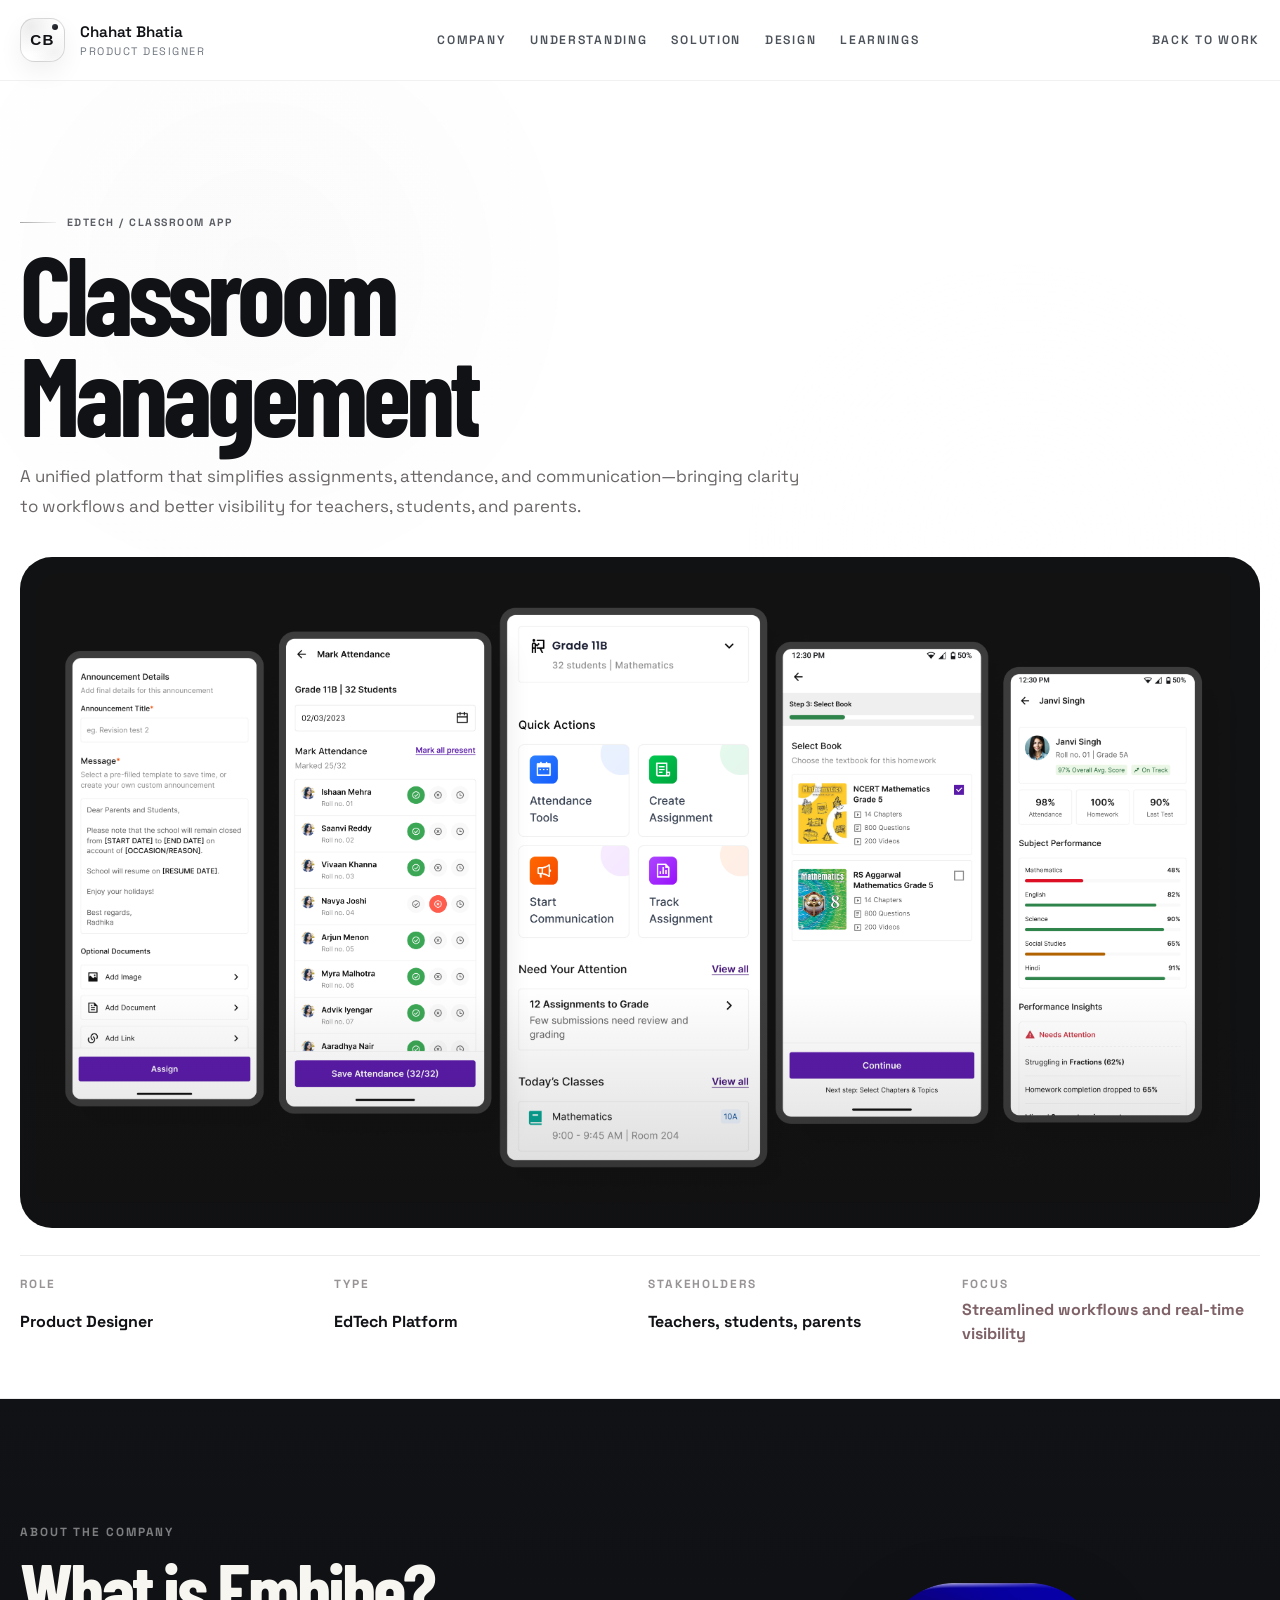
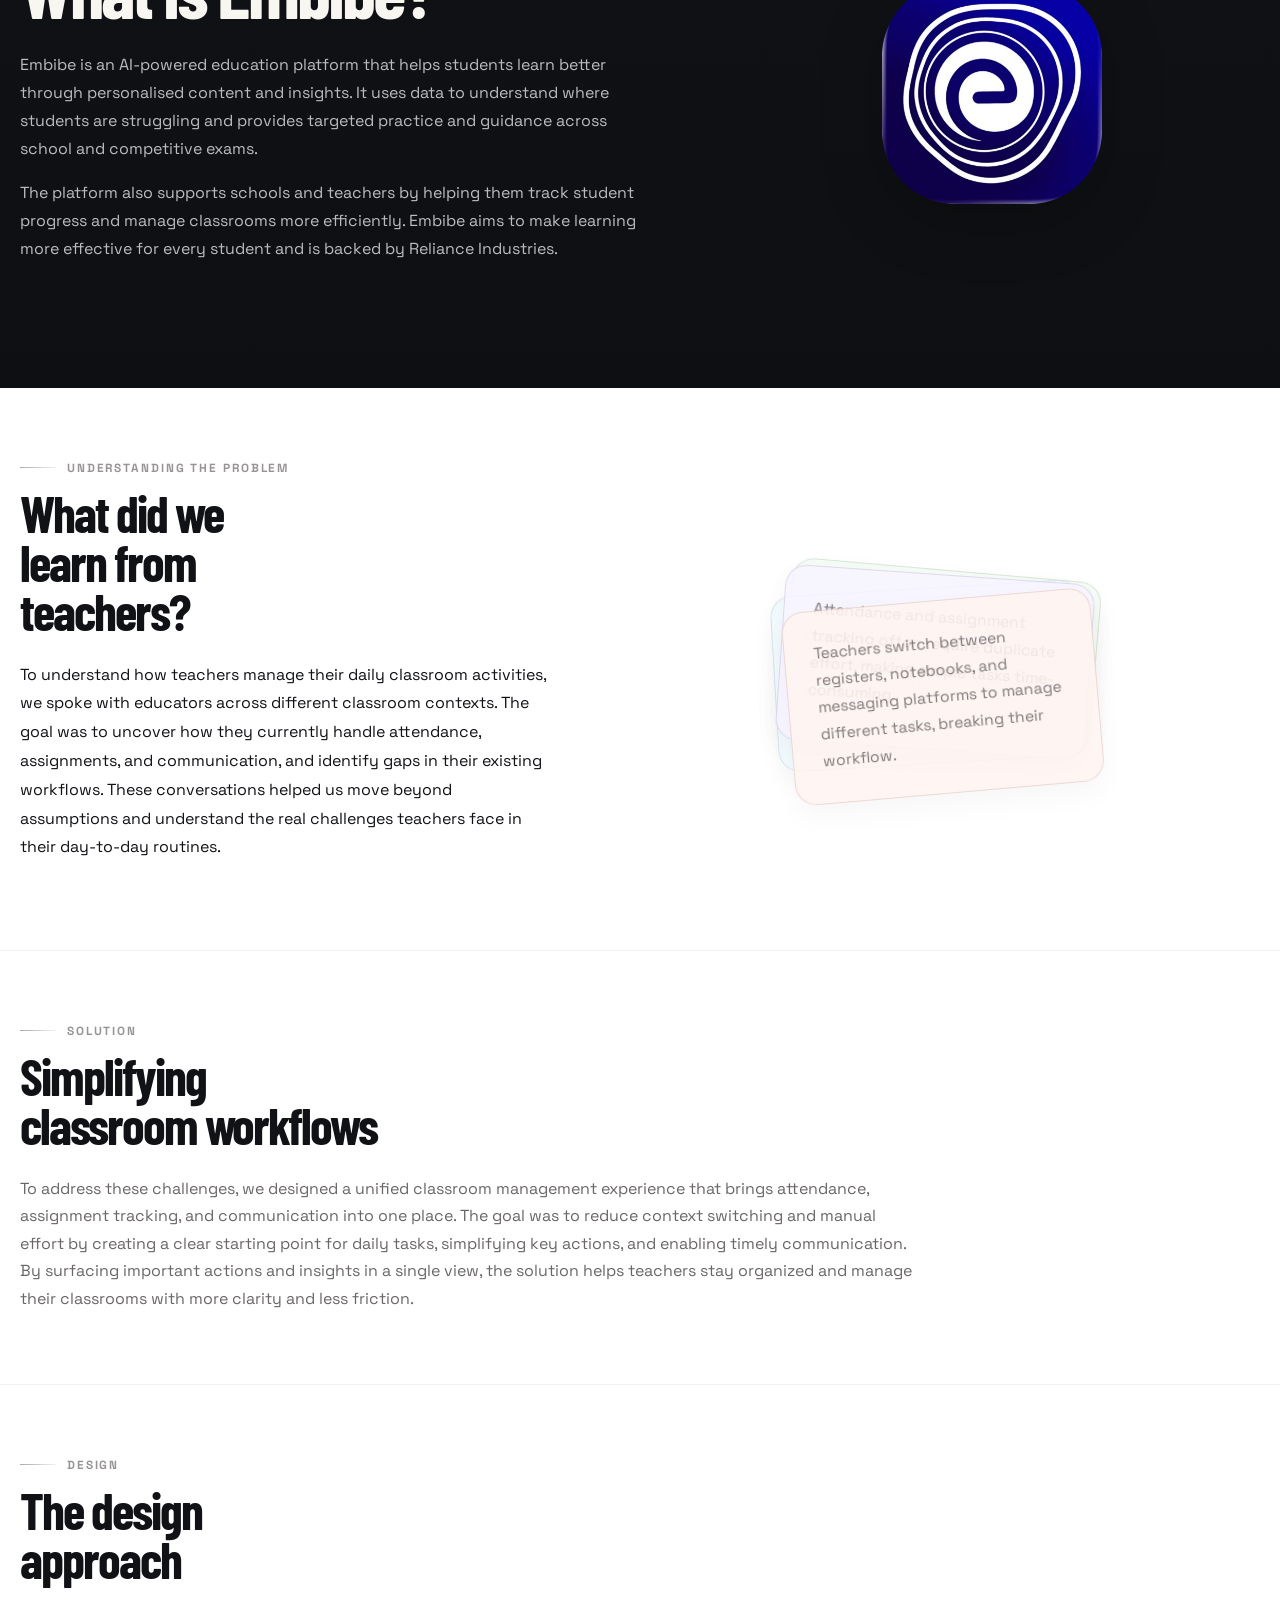
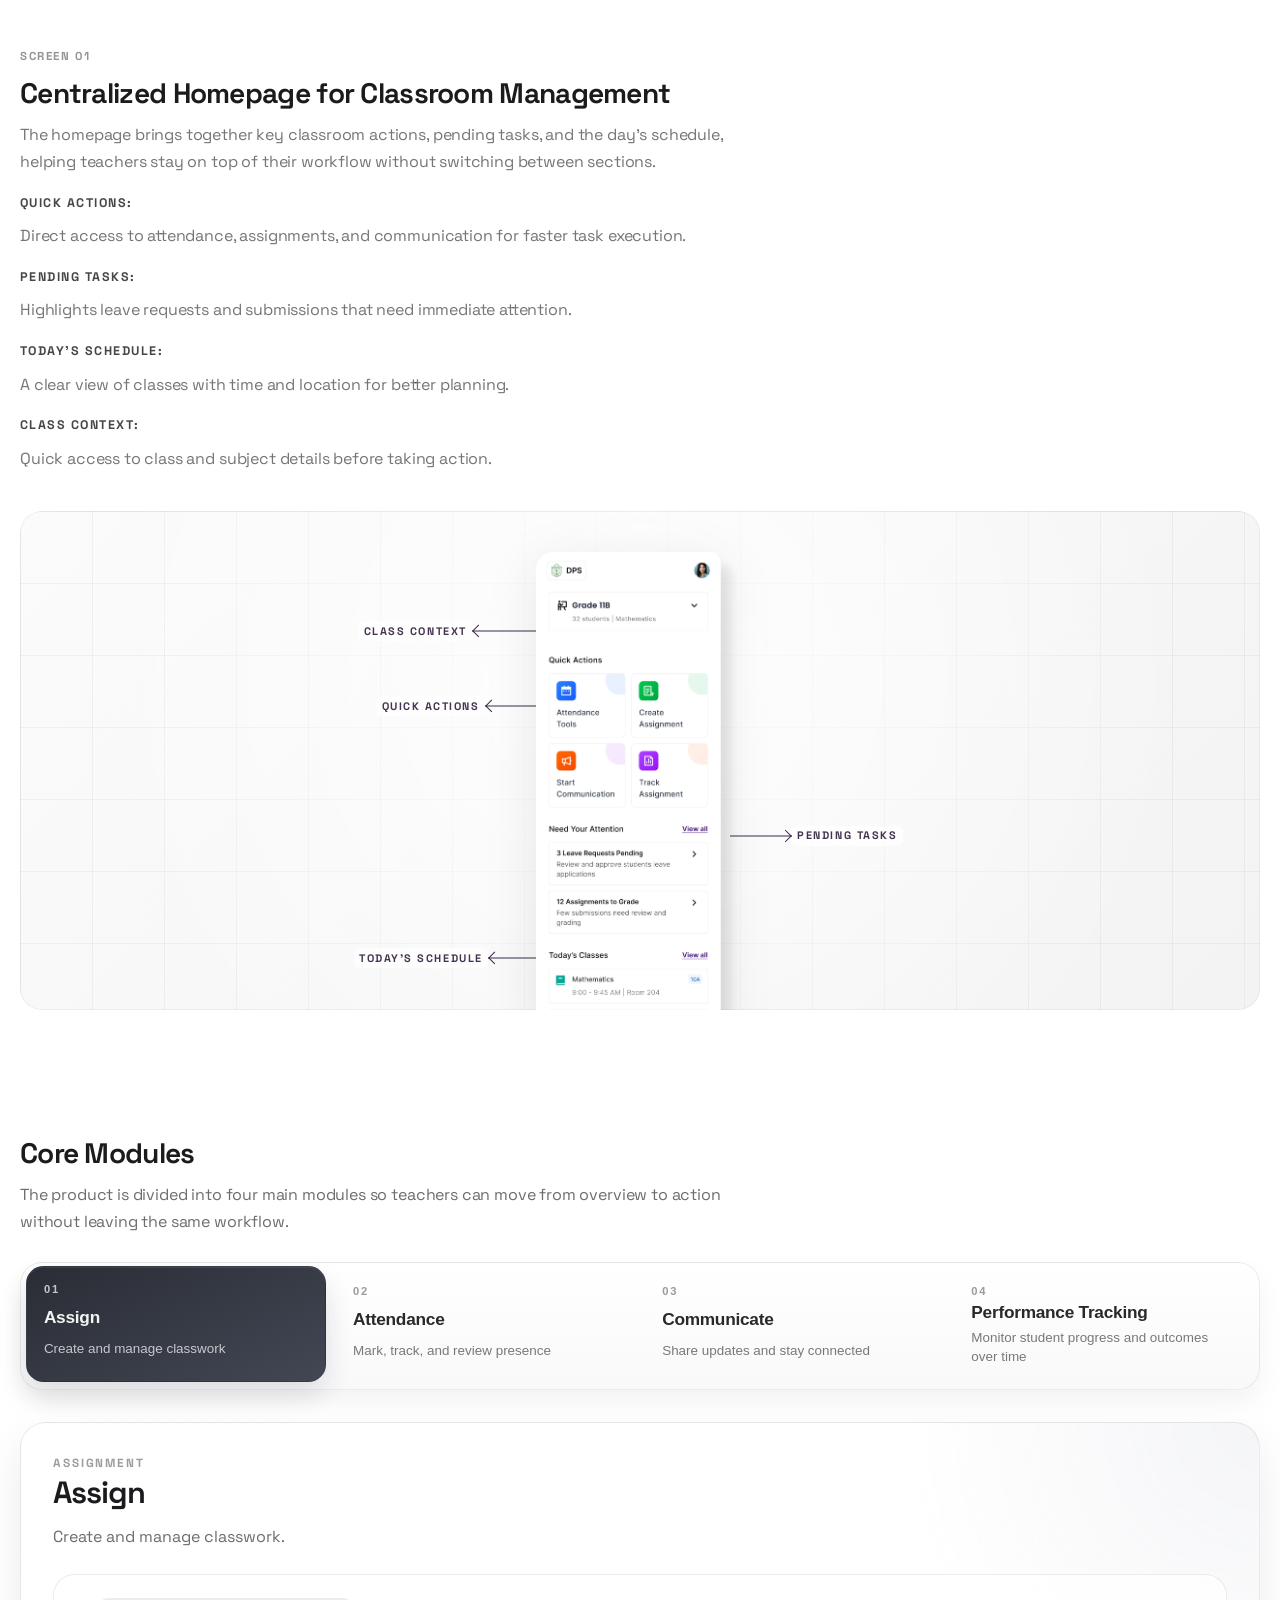
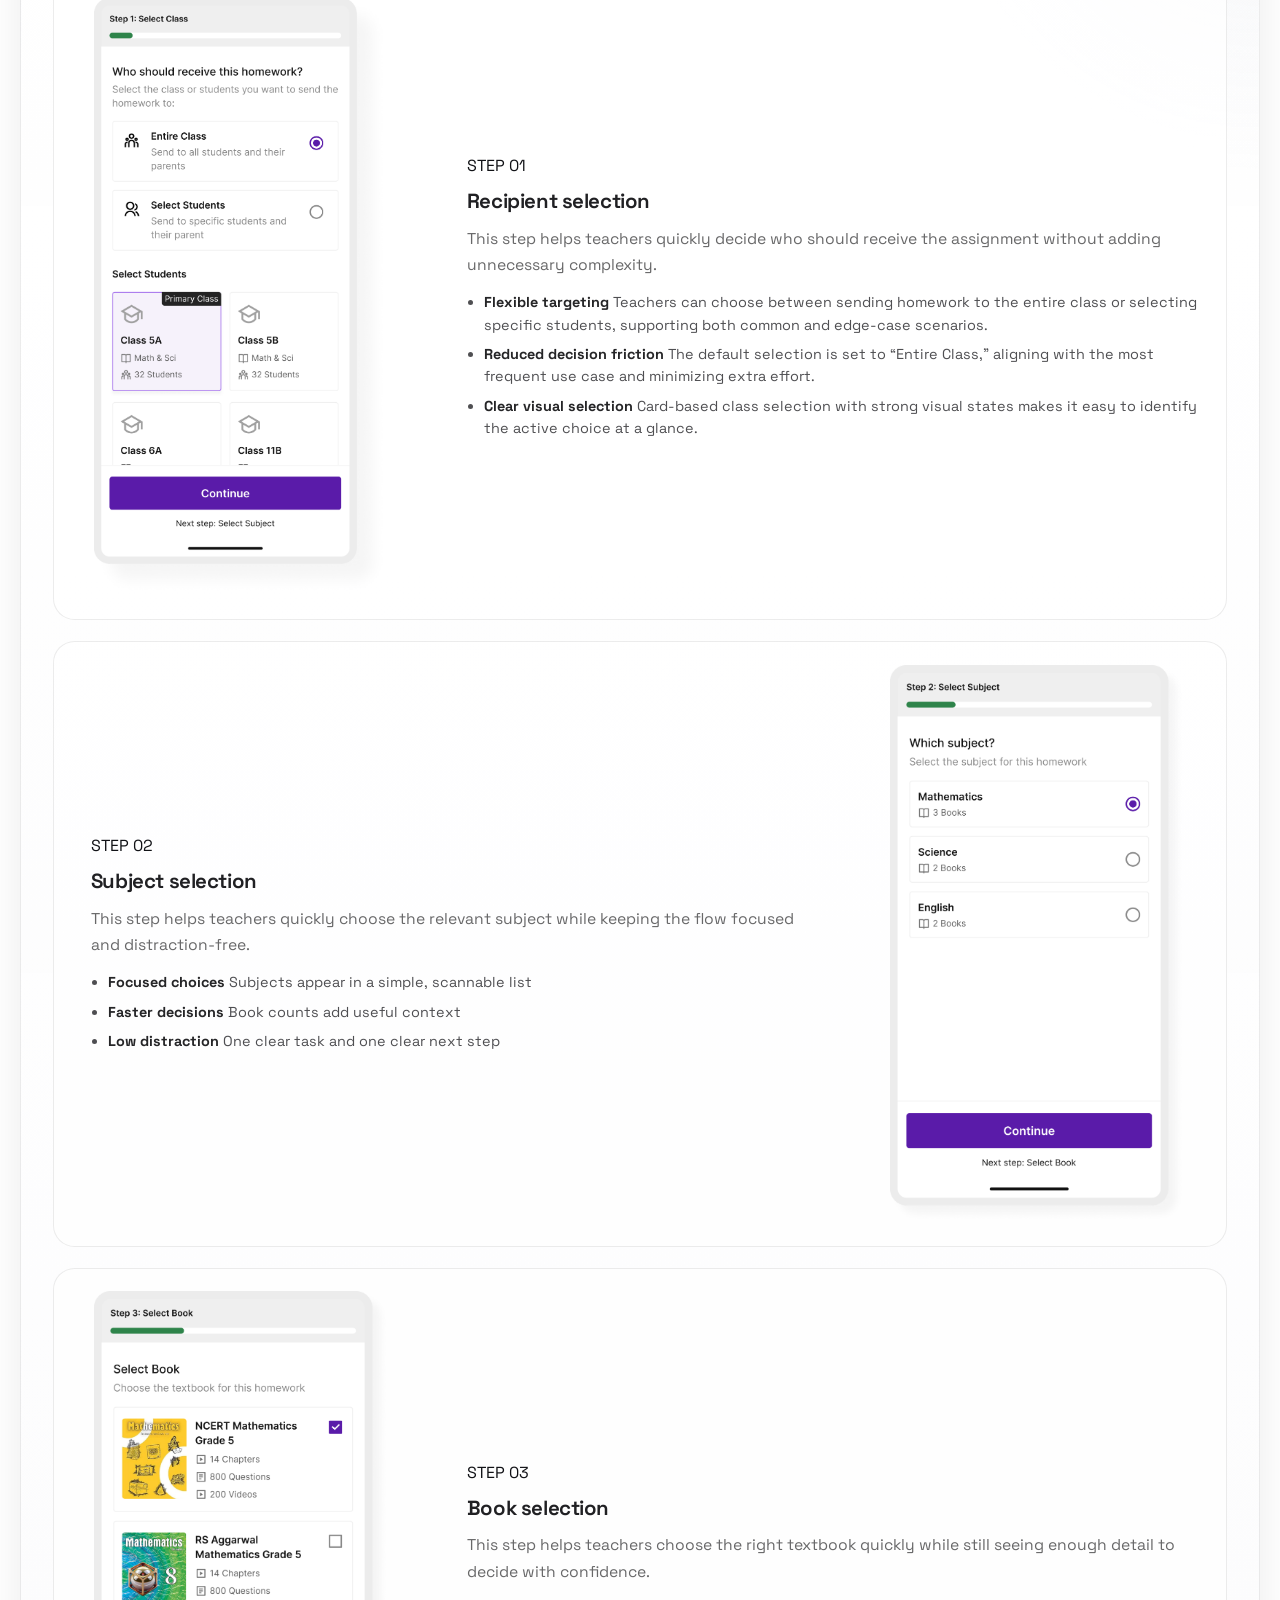
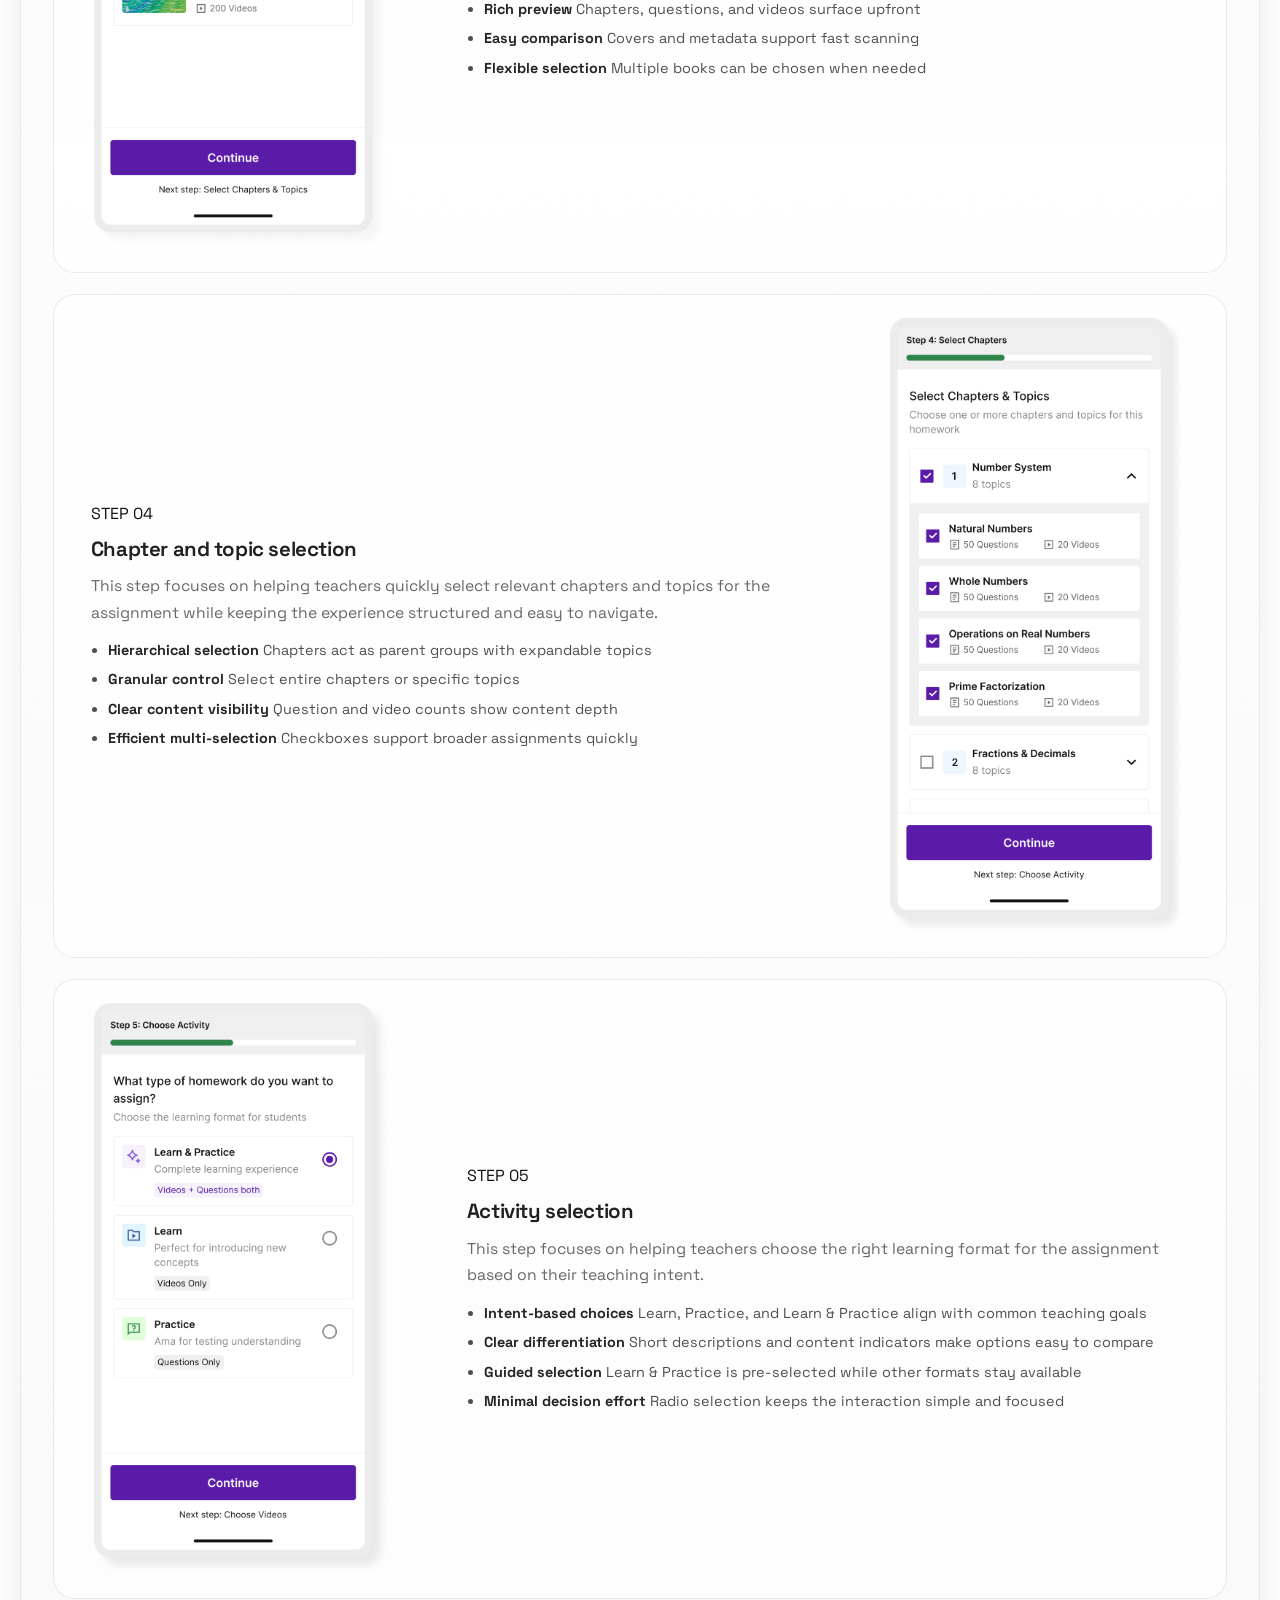
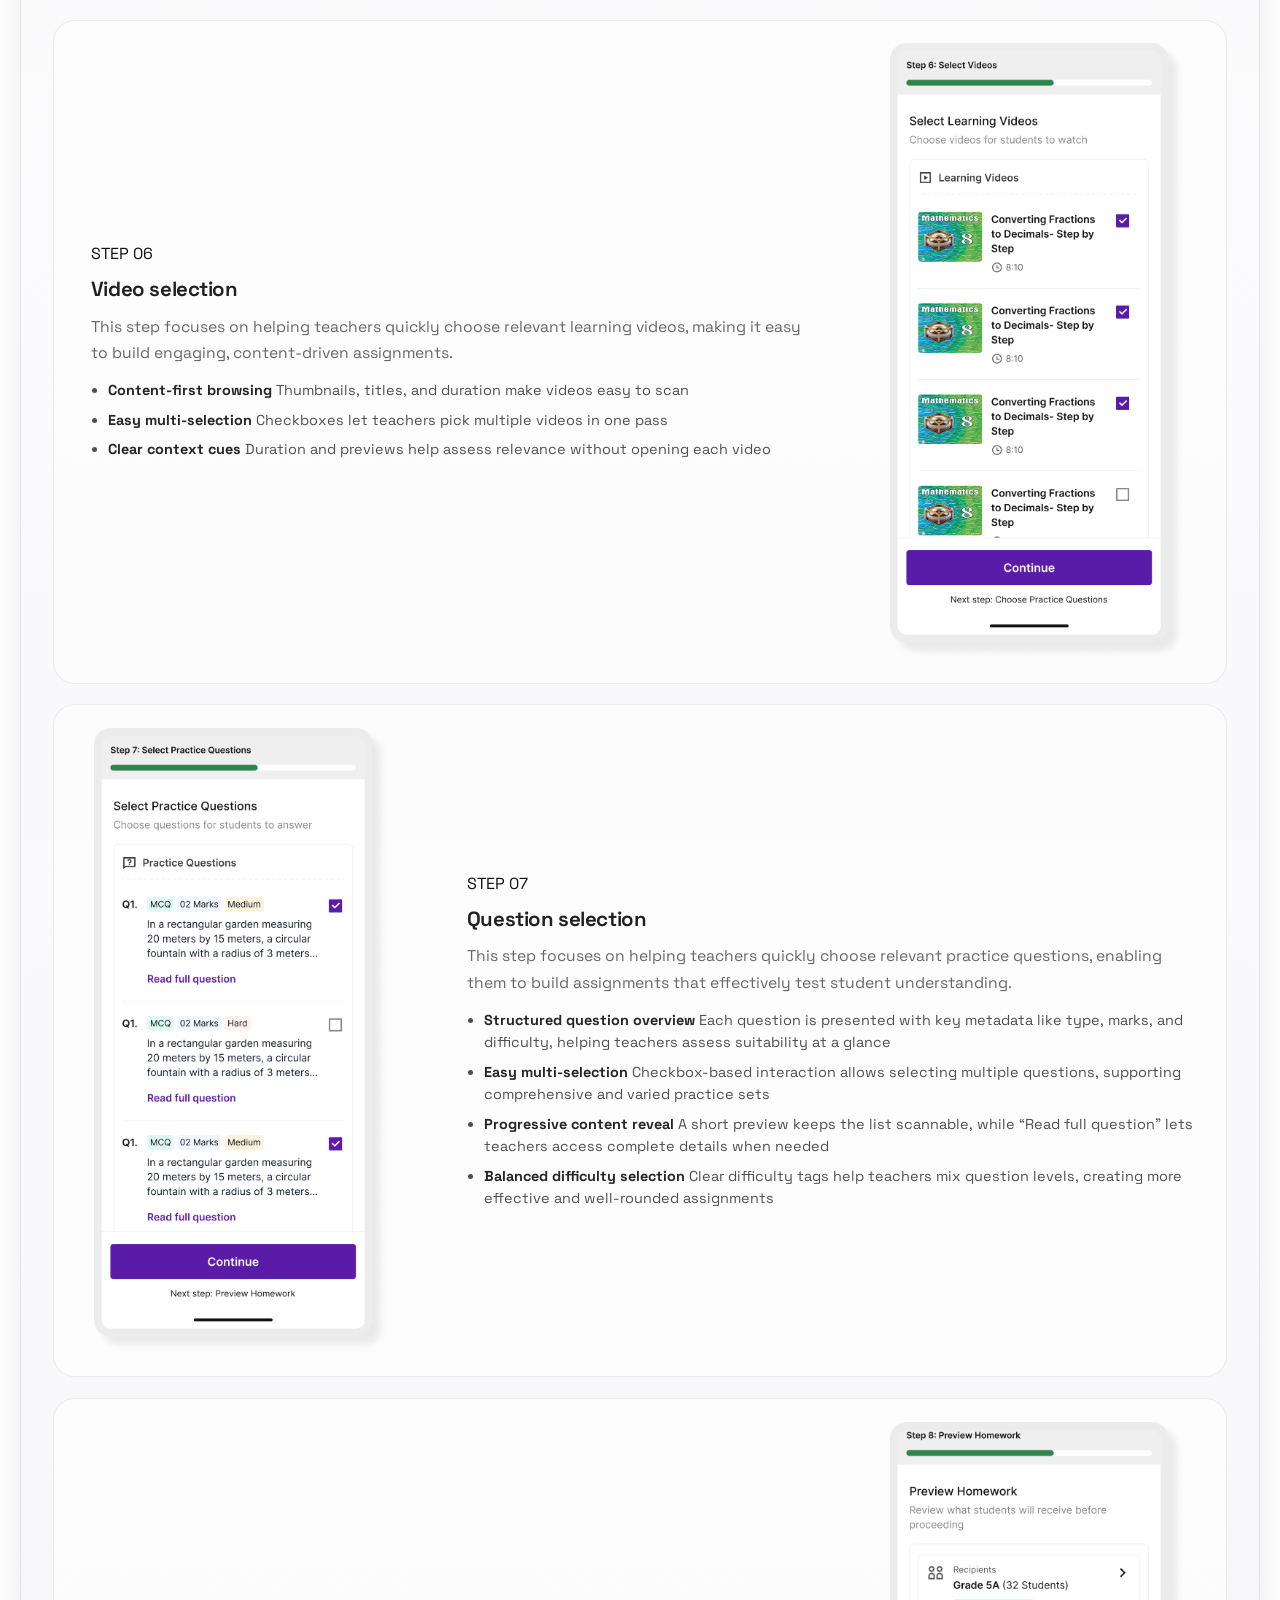
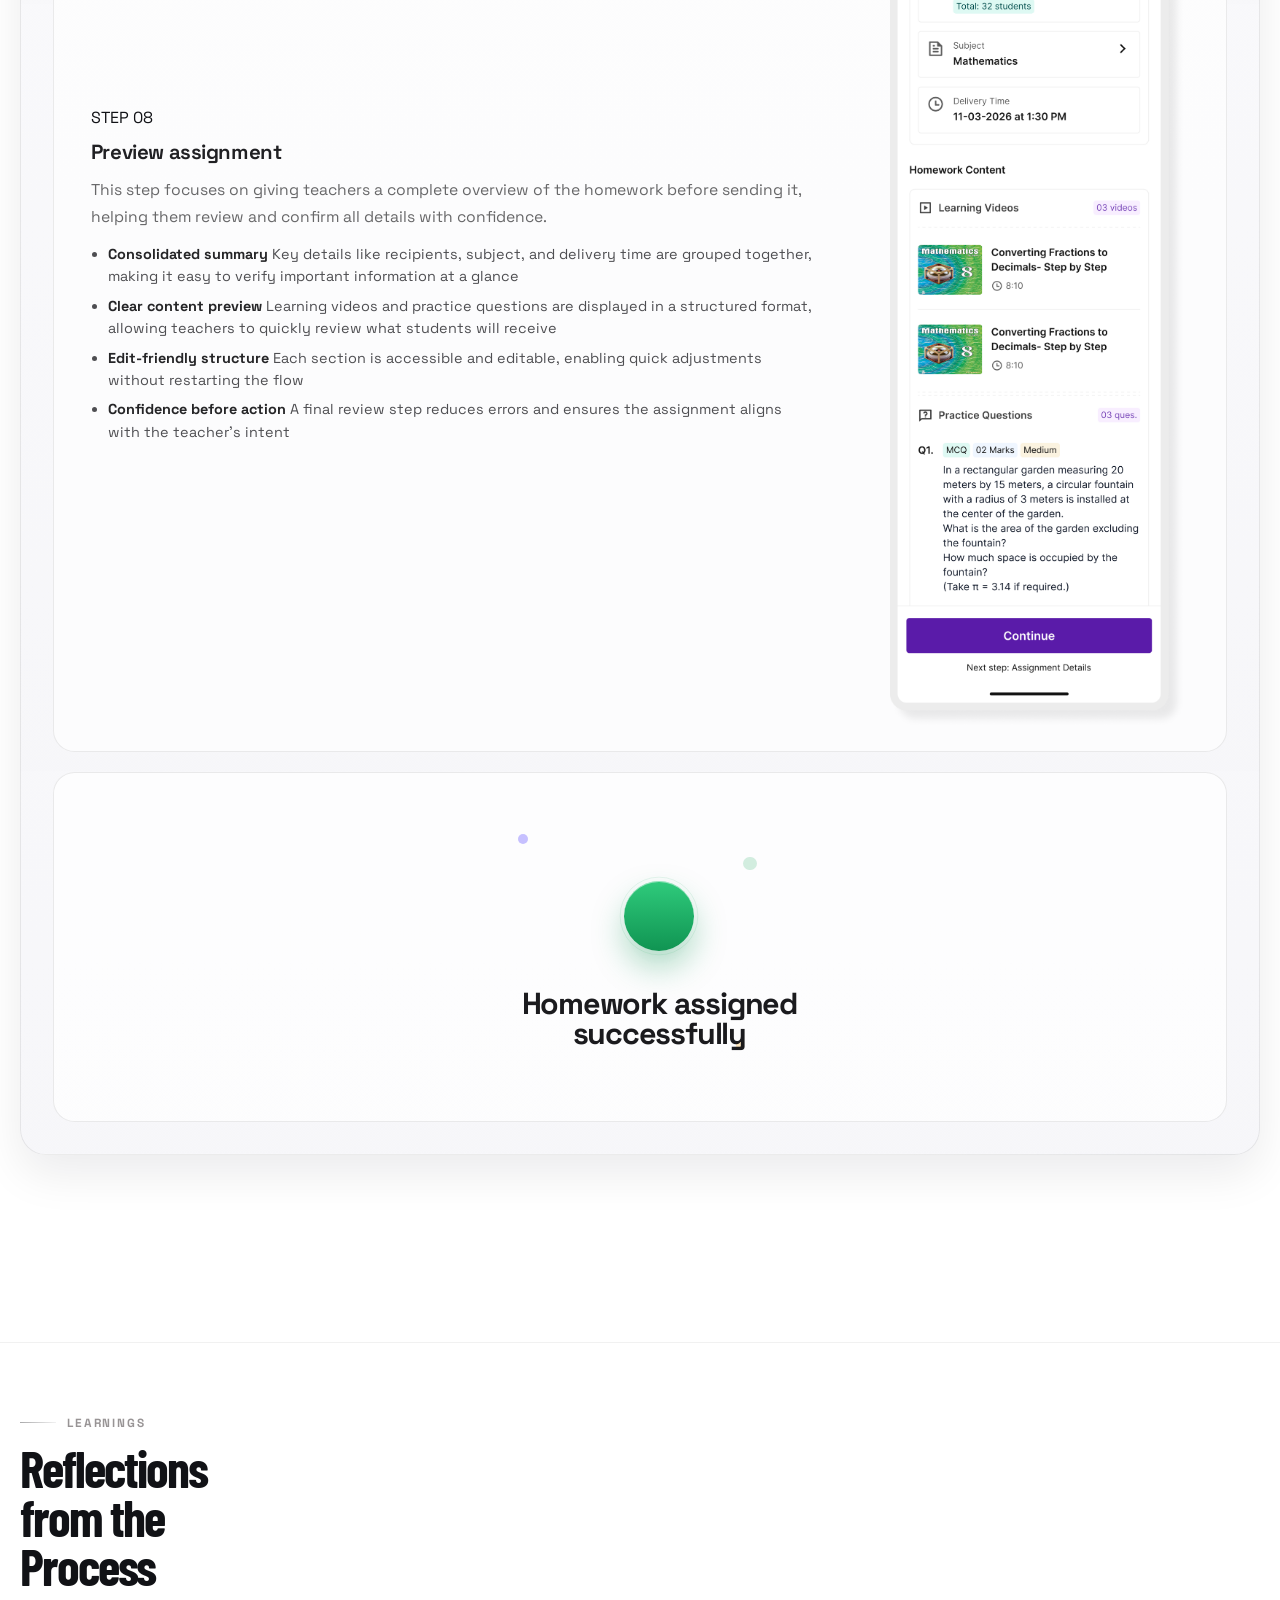
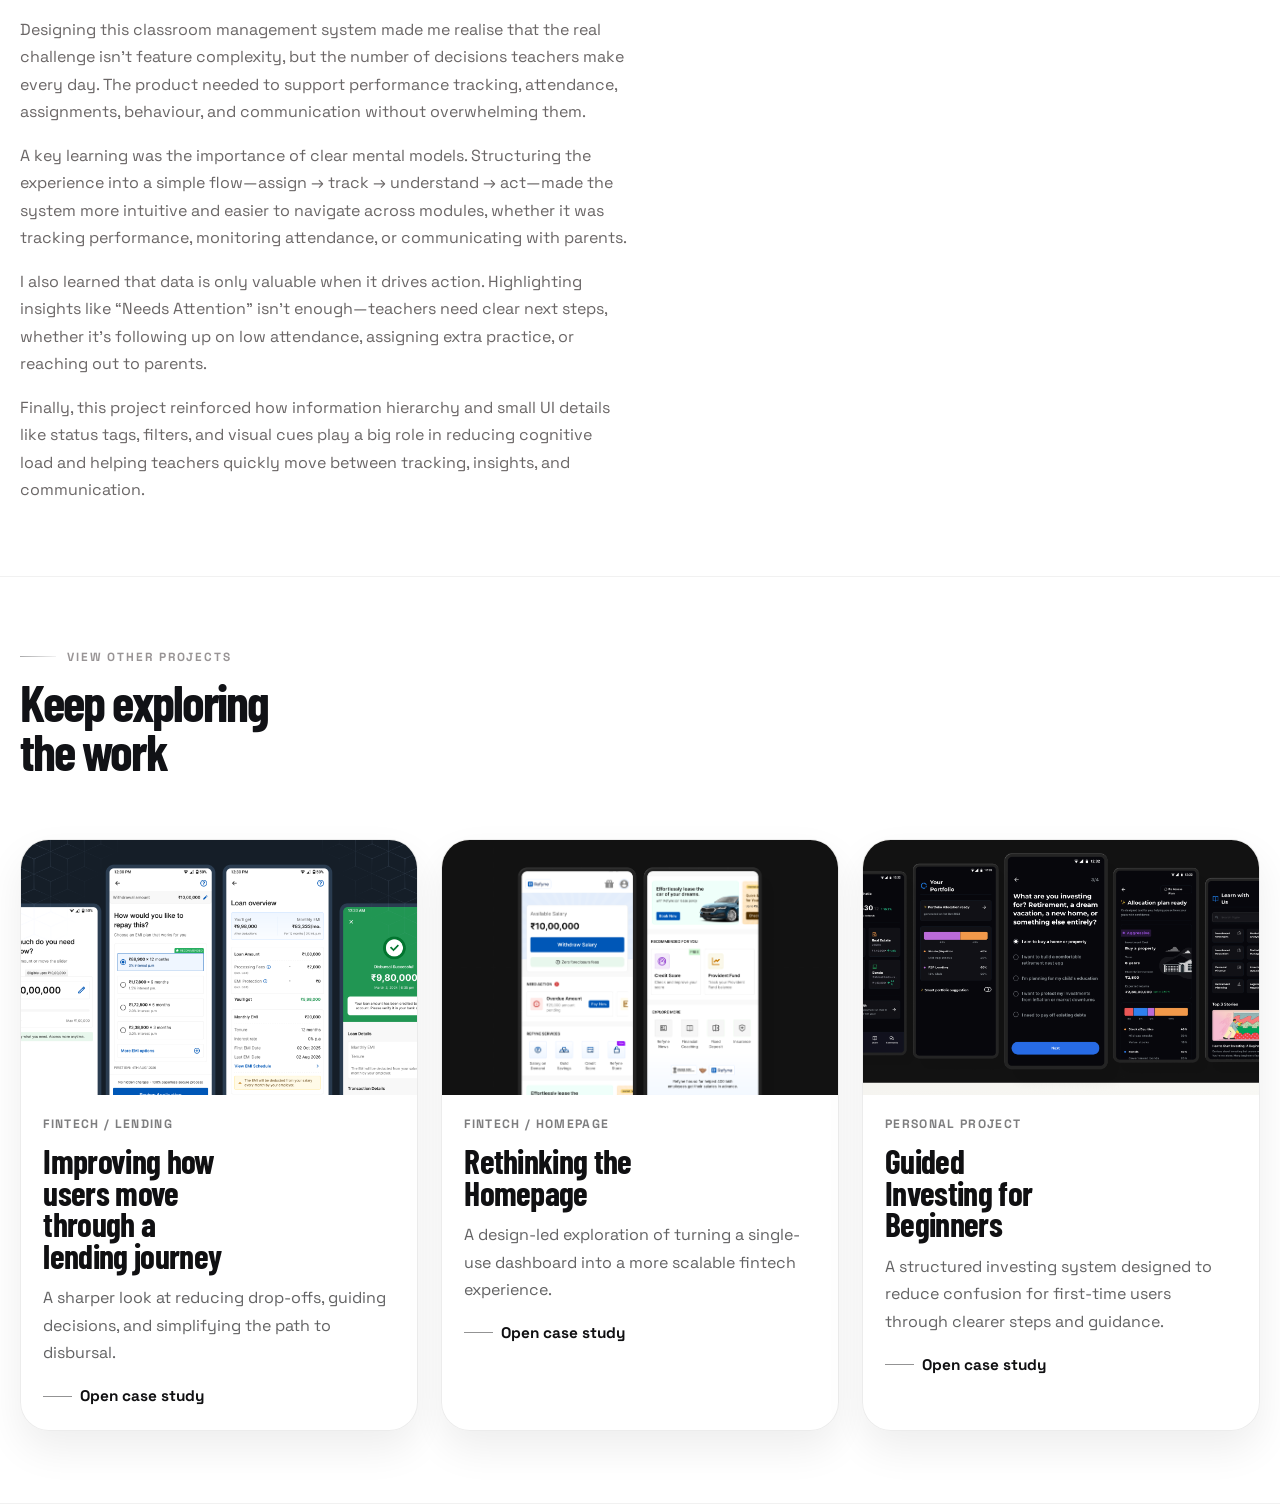
==== commit 6d0e3440: "Update portfolio homepage" ====
--- a/case-study.html
+++ b/case-study.html
@@ -388,7 +388,7 @@
                 </div>
                 <div class="case-doc-more-projects__body">
                   <p class="case-doc-more-projects__eyebrow">Fintech / Homepage</p>
-                  <h3>Rethinking the Homepage for Clarity, Discovery, and Growth</h3>
+                  <h3>Rethinking the Homepage</h3>
                   <p>
                     A design-led exploration of turning a single-use dashboard
                     into a more scalable fintech experience.
--- a/styles.css
+++ b/styles.css
@@ -568,7 +568,7 @@
   margin: 0;
   width: 100%;
   max-width: 100%;
-  font-size: clamp(68px, 7.5vw, 120px);
+  font-size: clamp(58px, 6.6vw, 106px);
   line-height: 0.9;
   letter-spacing: -0.035em;
   text-transform: uppercase;
@@ -1212,50 +1212,775 @@
   line-height: 1.78;
 }
 
+.selected-work-grid {
+  display: grid;
+  grid-template-columns: repeat(12, minmax(0, 1fr));
+  gap: clamp(1.25rem, 2.4vw, 1.8rem);
+}
+
+.selected-work-grid--banners {
+  grid-template-columns: repeat(2, minmax(0, 1fr));
+  gap: clamp(1.25rem, 2.2vw, 1.8rem);
+}
+
+.selected-banner {
+  position: relative;
+  display: block;
+  overflow: hidden;
+  min-height: clamp(18rem, 31vw, 24rem);
+  border-radius: 2rem;
+  border: 1px solid rgba(18, 18, 22, 0.08);
+  background: #0f1216;
+  box-shadow: 0 24px 56px rgba(17, 18, 22, 0.12);
+  text-decoration: none;
+  isolation: isolate;
+  transition:
+    transform 180ms ease,
+    box-shadow 180ms ease,
+    border-color 180ms ease;
+}
+
+.selected-banner:hover {
+  transform: translateY(-4px);
+  box-shadow: 0 30px 68px rgba(17, 18, 22, 0.15);
+  border-color: rgba(163, 190, 255, 0.18);
+}
+
+.selected-banner::after {
+  content: "";
+  position: absolute;
+  inset: 0;
+  background:
+    linear-gradient(180deg, rgba(7, 11, 18, 0.04), rgba(7, 11, 18, 0.1) 45%, rgba(7, 11, 18, 0.84) 100%),
+    radial-gradient(circle at 18% 18%, rgba(255, 255, 255, 0.08), transparent 24%);
+  z-index: 1;
+  pointer-events: none;
+}
+
+.selected-banner__image {
+  position: absolute;
+  inset: 0;
+  width: 100%;
+  height: 100%;
+  object-fit: cover;
+  object-position: center center;
+  transform: scale(1.02);
+}
+
+.selected-banner__index {
+  position: absolute;
+  top: 1.2rem;
+  left: 1.2rem;
+  z-index: 2;
+  display: inline-flex;
+  align-items: center;
+  justify-content: center;
+  min-width: 2.5rem;
+  height: 2.5rem;
+  padding: 0 0.8rem;
+  border-radius: 999px;
+  background: rgba(12, 15, 20, 0.52);
+  backdrop-filter: blur(14px);
+  color: rgba(255, 250, 244, 0.92);
+  font-size: 0.78rem;
+  font-weight: 700;
+  letter-spacing: 0.08em;
+  border: 1px solid rgba(255, 255, 255, 0.12);
+}
+
+.selected-banner__content {
+  position: absolute;
+  right: 1.35rem;
+  bottom: 1.35rem;
+  left: 1.35rem;
+  z-index: 2;
+  display: grid;
+  gap: 0.5rem;
+  padding: 1.15rem 1.2rem 1.25rem;
+  border-radius: 1.35rem;
+  background: rgba(10, 14, 20, 0.34);
+  backdrop-filter: blur(18px);
+  border: 1px solid rgba(255, 255, 255, 0.1);
+}
+
+.selected-banner__eyebrow {
+  margin: 0;
+  color: rgba(255, 250, 244, 0.78);
+  font-size: 0.72rem;
+  font-weight: 700;
+  letter-spacing: 0.12em;
+  text-transform: uppercase;
+}
+
+.selected-banner h3 {
+  margin: 0;
+  max-width: 9ch;
+  color: rgba(255, 250, 244, 0.98);
+  font-size: clamp(1.85rem, 2.4vw, 2.7rem);
+  line-height: 0.94;
+}
+
+.selected-work-grid--tiles {
+  grid-template-columns: repeat(2, minmax(0, 1fr));
+  gap: clamp(1.4rem, 2.5vw, 2rem);
+}
+
+.selected-tile {
+  position: relative;
+  display: grid;
+  grid-template-rows: minmax(18rem, 22rem) auto;
+  overflow: hidden;
+  min-height: 37rem;
+  border-radius: 2rem;
+  border: 1px solid rgba(18, 18, 22, 0.08);
+  background: linear-gradient(180deg, rgba(255, 255, 255, 0.98), rgba(247, 245, 241, 0.96));
+  box-shadow:
+    0 24px 56px rgba(17, 18, 22, 0.1),
+    inset 0 1px 0 rgba(255, 255, 255, 0.82);
+  text-decoration: none;
+  transition:
+    transform 180ms ease,
+    box-shadow 180ms ease,
+    border-color 180ms ease;
+}
+
+.selected-tile:hover {
+  transform: translateY(-4px);
+  box-shadow:
+    0 30px 68px rgba(17, 18, 22, 0.14),
+    inset 0 1px 0 rgba(255, 255, 255, 0.82);
+}
+
+.selected-tile::before {
+  content: "";
+  position: absolute;
+  inset: 0;
+  pointer-events: none;
+  background:
+    radial-gradient(circle at 14% 18%, rgba(255, 255, 255, 0.12), transparent 24%),
+    radial-gradient(circle at 86% 82%, rgba(255, 255, 255, 0.08), transparent 18%);
+  opacity: 0.86;
+}
+
+.selected-tile--coming {
+  background: linear-gradient(180deg, #14181e, #101216 100%);
+  border-color: rgba(255, 250, 244, 0.08);
+  box-shadow: 0 24px 56px rgba(12, 12, 16, 0.18);
+}
+
+.selected-tile__visual {
+  position: relative;
+  display: flex;
+  align-items: flex-end;
+  justify-content: center;
+  overflow: hidden;
+  padding: 1.15rem 1.15rem 0;
+  background:
+    radial-gradient(circle at 16% 16%, rgba(255, 255, 255, 0.08), transparent 22%),
+    linear-gradient(180deg, rgba(255, 255, 255, 0.03), rgba(255, 255, 255, 0)),
+    #111216;
+}
+
+.selected-tile__visual--lending {
+  background:
+    radial-gradient(circle at 16% 16%, rgba(255, 255, 255, 0.06), transparent 22%),
+    linear-gradient(180deg, rgba(255, 255, 255, 0.02), rgba(255, 255, 255, 0)),
+    #213244;
+}
+
+.selected-tile__visual--classroom {
+  background:
+    radial-gradient(circle at 16% 16%, rgba(255, 255, 255, 0.06), transparent 22%),
+    linear-gradient(180deg, rgba(255, 255, 255, 0.02), rgba(255, 255, 255, 0)),
+    #151617;
+}
+
+.selected-tile__visual--homepage {
+  display: block;
+  min-height: 100%;
+  padding: 0;
+  background:
+    radial-gradient(circle at 16% 16%, rgba(255, 255, 255, 0.06), transparent 22%),
+    linear-gradient(180deg, rgba(255, 255, 255, 0.02), rgba(255, 255, 255, 0)),
+    #101113;
+}
+
+.selected-tile__visual--coming {
+  background:
+    radial-gradient(circle at 20% 26%, rgba(93, 255, 170, 0.18), transparent 26%),
+    radial-gradient(circle at 78% 28%, rgba(150, 110, 255, 0.2), transparent 24%),
+    linear-gradient(180deg, rgba(255, 255, 255, 0.02), rgba(255, 255, 255, 0)),
+    #0f1618;
+}
+
+.selected-tile__image {
+  position: relative;
+  z-index: 1;
+  display: block;
+  width: 100%;
+  height: 100%;
+  object-fit: contain;
+  object-position: center bottom;
+  transform-origin: center bottom;
+}
+
+.selected-tile__image--lending {
+  object-fit: cover;
+  object-position: center center;
+  transform: none;
+}
+
+.selected-tile__image--classroom {
+  object-fit: cover;
+  object-position: center 42%;
+  transform: scale(1.08);
+}
+
+.selected-tile__image--homepage {
+  position: absolute;
+  inset: 0;
+  width: 100%;
+  height: 100%;
+  object-fit: cover;
+  object-position: center center;
+  transform: none;
+}
+
+.selected-tile--lending {
+  grid-column: 1 / -1;
+  grid-template-columns: minmax(0, 1.08fr) minmax(18rem, 0.92fr);
+  grid-template-rows: none;
+  min-height: 34rem;
+}
+
+.selected-tile--lending .selected-tile__visual {
+  display: block;
+  min-height: 100%;
+  padding: 0;
+}
+
+.selected-tile--lending .selected-tile__image {
+  position: absolute;
+  inset: 0;
+  width: 100%;
+  height: 100%;
+}
+
+.selected-tile--lending .selected-tile__body {
+  align-content: center;
+  padding: 1.8rem 1.8rem 2.2rem;
+  background: linear-gradient(180deg, #171b22, #14181f 100%);
+  box-shadow:
+    inset 0 1px 0 rgba(255, 255, 255, 0.04),
+    inset 1px 0 0 rgba(255, 255, 255, 0.04);
+}
+
+.selected-tile--lending h3 {
+  max-width: 13ch;
+  color: rgba(250, 246, 240, 0.98);
+  text-shadow: 0 1px 0 rgba(0, 0, 0, 0.18);
+}
+
+.selected-tile--lending .selected-tile__index,
+.selected-tile--lending .selected-tile__eyebrow,
+.selected-tile--lending p,
+.selected-tile--lending .selected-tile__meta span {
+  color: rgba(239, 234, 227, 0.82);
+}
+
+.selected-tile--lending .selected-tile__meta span::before {
+  color: rgba(214, 171, 255, 0.82);
+}
+
+.selected-tile--lending .selected-tile__cta {
+  color: rgba(250, 246, 240, 0.96);
+}
+
+.selected-tile--lending .selected-tile__cta::before {
+  background: rgba(250, 246, 240, 0.72);
+}
+
+.selected-tile__body {
+  position: relative;
+  z-index: 2;
+  display: grid;
+  align-content: start;
+  gap: 0.95rem;
+  padding: 1.4rem 1.45rem 2rem;
+}
+
+.selected-tile__index,
+.selected-tile__eyebrow {
+  color: var(--muted);
+  font-weight: 700;
+}
+
+.selected-tile__index {
+  font-size: 0.78rem;
+  letter-spacing: 0.08em;
+  text-transform: uppercase;
+}
+
+.selected-tile__eyebrow {
+  margin: 0;
+  font-size: 0.72rem;
+  letter-spacing: 0.12em;
+  text-transform: uppercase;
+}
+
+.selected-tile h3 {
+  margin: 0;
+  max-width: 10ch;
+  color: var(--ink);
+  font-size: clamp(2.15rem, 2.9vw, 3.3rem);
+  line-height: 0.92;
+}
+
+.selected-tile--lending h3 {
+  max-width: 13ch;
+}
+
+.selected-tile--homepage h3 {
+  max-width: 14.5ch;
+}
+
+.selected-tile p {
+  margin: 0;
+  color: rgba(68, 63, 63, 0.9);
+}
+
+.selected-tile__meta {
+  display: flex;
+  flex-wrap: wrap;
+  gap: 0.55rem 0.95rem;
+}
+
+.selected-tile__meta span {
+  color: var(--muted);
+  font-size: 0.82rem;
+}
+
+.selected-tile__meta span::before {
+  content: "/";
+  margin-right: 0.42rem;
+  color: rgba(135, 90, 219, 0.78);
+}
+
+.selected-tile--lending .selected-tile__body h3 {
+  color: rgba(250, 246, 240, 0.98);
+  text-shadow: 0 1px 0 rgba(0, 0, 0, 0.18);
+}
+
+.selected-tile--lending .selected-tile__body > p {
+  color: rgba(232, 226, 219, 0.84);
+}
+
+.selected-tile--lending .selected-tile__body .selected-tile__index,
+.selected-tile--lending .selected-tile__body .selected-tile__eyebrow {
+  color: rgba(245, 239, 232, 0.86);
+}
+
+.selected-tile--lending .selected-tile__body .selected-tile__meta span {
+  color: rgba(236, 231, 225, 0.88);
+}
+
+.selected-tile--lending .selected-tile__body .selected-tile__meta span::before {
+  color: rgba(195, 151, 255, 0.9);
+}
+
+
+.selected-card {
+  position: relative;
+  display: grid;
+  overflow: hidden;
+  border-radius: 2rem;
+  border: 1px solid rgba(18, 18, 22, 0.08);
+  background: linear-gradient(180deg, rgba(255, 255, 255, 0.98), rgba(247, 245, 241, 0.96));
+  box-shadow:
+    0 24px 56px rgba(17, 18, 22, 0.1),
+    inset 0 1px 0 rgba(255, 255, 255, 0.78);
+}
+
+.selected-card::before {
+  content: "";
+  position: absolute;
+  inset: 0;
+  pointer-events: none;
+  background:
+    radial-gradient(circle at 14% 18%, rgba(255, 255, 255, 0.12), transparent 24%),
+    radial-gradient(circle at 86% 82%, rgba(255, 255, 255, 0.08), transparent 18%);
+  opacity: 0.9;
+}
+
+.selected-card--hero {
+  grid-column: 1 / -1;
+  grid-template-columns: minmax(0, 1.28fr) minmax(24rem, 0.72fr);
+  min-height: 38rem;
+  background: linear-gradient(145deg, #111216, #17161a 58%, #101216 100%);
+  border-color: rgba(255, 250, 244, 0.08);
+  box-shadow: 0 30px 72px rgba(17, 18, 22, 0.14);
+}
+
+.selected-card--classroom {
+  grid-column: span 7;
+  grid-template-rows: 23rem auto;
+  min-height: 36rem;
+  background: linear-gradient(180deg, #fffefc, #f6f1ea 100%);
+}
+
+.selected-card--homepage {
+  grid-column: span 5;
+  grid-template-rows: 23rem auto;
+  min-height: 36rem;
+  background: linear-gradient(180deg, #111216, #17161a 64%, #101114 100%);
+  border-color: rgba(255, 250, 244, 0.08);
+  box-shadow: 0 24px 56px rgba(12, 12, 16, 0.18);
+}
+
+.selected-card--coming {
+  grid-column: 1 / -1;
+  grid-template-columns: minmax(0, 0.92fr) minmax(25rem, 1.08fr);
+  min-height: 20rem;
+  background:
+    linear-gradient(135deg, #0d3127 0%, #102129 54%, #15131e 100%);
+  border-color: rgba(196, 255, 216, 0.12);
+  box-shadow:
+    0 24px 56px rgba(12, 18, 17, 0.18),
+    inset 0 1px 0 rgba(255, 255, 255, 0.08);
+}
+
+.selected-card__visual,
+.selected-card__coming-visual {
+  position: relative;
+  min-height: 100%;
+  overflow: hidden;
+}
+
+.selected-card__visual {
+  display: flex;
+  align-items: center;
+  justify-content: center;
+}
+
+.selected-card__visual--lending {
+  padding: 1rem 1rem 0;
+  background:
+    radial-gradient(circle at 18% 18%, rgba(255, 255, 255, 0.08), transparent 22%),
+    linear-gradient(180deg, rgba(255, 255, 255, 0.02), rgba(255, 255, 255, 0)),
+    #101114;
+}
+
+.selected-card__visual--classroom {
+  padding: 1rem 1rem 0;
+  background:
+    radial-gradient(circle at 18% 18%, rgba(255, 255, 255, 0.08), transparent 22%),
+    linear-gradient(180deg, rgba(255, 255, 255, 0.02), rgba(255, 255, 255, 0)),
+    #131417;
+}
+
+.selected-card__visual--homepage {
+  padding: 1rem 1rem 0;
+  background:
+    radial-gradient(circle at 18% 18%, rgba(255, 255, 255, 0.06), transparent 22%),
+    linear-gradient(180deg, rgba(255, 255, 255, 0.015), rgba(255, 255, 255, 0)),
+    #0f1012;
+}
+
+.selected-card__image {
+  position: relative;
+  display: block;
+  width: 100%;
+  height: 100%;
+  object-fit: contain;
+  object-position: center center;
+  transform-origin: center center;
+}
+
+.selected-card__image--lending {
+  transform: scale(1.12);
+}
+
+.selected-card__image--classroom {
+  transform: scale(0.93);
+}
+
+.selected-card__image--homepage {
+  transform: scale(1.08);
+}
+
+.selected-card__body {
+  position: relative;
+  z-index: 2;
+  display: grid;
+  align-content: start;
+  gap: 1rem;
+  padding: 1.7rem 1.55rem 1.8rem;
+}
+
+.selected-card--hero .selected-card__body,
+.selected-card--coming .selected-card__body {
+  align-content: center;
+  padding: 2.35rem 2.35rem 2.45rem;
+}
+
+.selected-card--hero .selected-card__body,
+.selected-card--homepage .selected-card__body,
+.selected-card--coming .selected-card__body {
+  background: rgba(255, 255, 255, 0.03);
+  box-shadow:
+    inset 1px 0 0 rgba(255, 255, 255, 0.08),
+    inset 0 1px 0 rgba(255, 255, 255, 0.03);
+}
+
+.selected-card__status,
+.selected-card__index,
+.selected-card__eyebrow {
+  font-weight: 700;
+}
+
+.selected-card__status,
+.selected-card__index {
+  font-size: 0.74rem;
+  letter-spacing: 0.08em;
+  text-transform: uppercase;
+}
+
+.selected-card__status {
+  width: fit-content;
+  padding: 0.45rem 0.75rem;
+  border-radius: 999px;
+  background: rgba(210, 255, 227, 0.12);
+  color: rgba(213, 255, 227, 0.88);
+  border: 1px solid rgba(210, 255, 227, 0.16);
+}
+
+.selected-card__index,
+.selected-card__eyebrow {
+  color: var(--muted);
+}
+
+.selected-card__eyebrow {
+  font-size: 0.72rem;
+  letter-spacing: 0.12em;
+  text-transform: uppercase;
+}
+
+.selected-card--hero .selected-card__index,
+.selected-card--hero .selected-card__eyebrow,
+.selected-card--homepage .selected-card__index,
+.selected-card--homepage .selected-card__eyebrow,
+.selected-card--coming .selected-card__index,
+.selected-card--coming .selected-card__eyebrow {
+  color: rgba(255, 250, 244, 0.66);
+}
+
+.selected-card h3 {
+  max-width: 8.5ch;
+  font-size: clamp(2.4rem, 2.9vw, 3.6rem);
+  line-height: 0.92;
+  margin: 0;
+}
+
+.selected-card--hero h3,
+.selected-card--coming h3 {
+  font-size: clamp(3.2rem, 4vw, 5rem);
+}
+
+.selected-card--homepage h3 {
+  max-width: 8ch;
+}
+
+.selected-card--hero h3,
+.selected-card--homepage h3,
+.selected-card--coming h3 {
+  color: rgba(255, 250, 244, 0.97);
+}
+
+.selected-card p {
+  margin: 0;
+  color: rgba(68, 63, 63, 0.88);
+}
+
+.selected-card--hero p,
+.selected-card--homepage p,
+.selected-card--coming p,
+.selected-card--hero .selected-card__meta span,
+.selected-card--homepage .selected-card__meta span,
+.selected-card--coming .selected-card__meta span {
+  color: rgba(255, 250, 244, 0.74);
+}
+
+.selected-card__meta {
+  display: flex;
+  flex-wrap: wrap;
+  gap: 0.6rem 1rem;
+}
+
+.selected-card__meta span {
+  color: var(--muted);
+  font-size: 0.82rem;
+}
+
+.selected-card__meta span::before {
+  content: "/";
+  margin-right: 0.45rem;
+  color: var(--moss);
+}
+
+.selected-card--hero .selected-card__meta span::before,
+.selected-card--homepage .selected-card__meta span::before,
+.selected-card--coming .selected-card__meta span::before {
+  color: rgba(214, 171, 255, 0.82);
+}
+
+.selected-card__link {
+  display: inline-flex;
+  width: fit-content;
+  margin-top: 0.45rem;
+  color: var(--ink);
+  font-weight: 700;
+  text-decoration: none;
+}
+
+.selected-card__link--muted {
+  opacity: 0.8;
+  cursor: default;
+}
+
+.selected-card--hero .selected-card__link,
+.selected-card--homepage .selected-card__link,
+.selected-card--coming .selected-card__link {
+  color: rgba(255, 250, 244, 0.95);
+}
+
+.selected-card__coming-visual {
+  background:
+    radial-gradient(circle at 20% 24%, rgba(104, 255, 171, 0.18), transparent 24%),
+    radial-gradient(circle at 72% 68%, rgba(141, 98, 255, 0.16), transparent 22%),
+    linear-gradient(135deg, rgba(255, 255, 255, 0.02), rgba(255, 255, 255, 0)),
+    #0d1517;
+}
+
+.selected-card__coming-grid {
+  position: absolute;
+  inset: 1.4rem;
+  border-radius: 1.5rem;
+  background-image:
+    linear-gradient(rgba(255, 255, 255, 0.06) 1px, transparent 1px),
+    linear-gradient(90deg, rgba(255, 255, 255, 0.06) 1px, transparent 1px);
+  background-size: 3.2rem 3.2rem;
+  mask-image: linear-gradient(180deg, rgba(0, 0, 0, 0.9), transparent);
+  opacity: 0.32;
+}
+
+.selected-card__coming-orb {
+  position: absolute;
+  border-radius: 50%;
+  filter: blur(0.2px);
+}
+
+.selected-card__coming-orb--one {
+  width: 11rem;
+  height: 11rem;
+  top: 3rem;
+  left: 3rem;
+  background: radial-gradient(circle, rgba(101, 255, 168, 0.45), rgba(101, 255, 168, 0) 70%);
+}
+
+.selected-card__coming-orb--two {
+  width: 15rem;
+  height: 15rem;
+  right: 2.5rem;
+  bottom: 1.5rem;
+  background: radial-gradient(circle, rgba(150, 110, 255, 0.34), rgba(150, 110, 255, 0) 72%);
+}
+
+.selected-card__coming-chip {
+  position: absolute;
+  padding: 0.62rem 0.95rem;
+  border-radius: 999px;
+  background: rgba(255, 255, 255, 0.06);
+  border: 1px solid rgba(255, 255, 255, 0.1);
+  color: rgba(255, 250, 244, 0.82);
+  font-size: 0.78rem;
+  font-weight: 700;
+  letter-spacing: 0.06em;
+  text-transform: uppercase;
+  backdrop-filter: blur(10px);
+}
+
+.selected-card__coming-chip:nth-of-type(3) {
+  top: 4rem;
+  right: 7.5rem;
+}
+
+.selected-card__coming-chip:nth-of-type(4) {
+  bottom: 4.4rem;
+  left: 5rem;
+}
+
+.selected-card__coming-chip:nth-of-type(5) {
+  bottom: 3rem;
+  right: 5rem;
+}
+
 .case-list {
   display: grid;
-  gap: 2.8rem;
+  grid-template-columns: repeat(12, minmax(0, 1fr));
+  gap: clamp(1.3rem, 2.4vw, 1.8rem);
 }
 
 .case-study {
   position: relative;
   display: grid;
-  grid-template-columns: minmax(0, 1.06fr) minmax(320px, 0.86fr);
-  gap: clamp(1.6rem, 4vw, 3.4rem);
-  align-items: center;
+  grid-column: span 6;
+  grid-template-columns: 1fr;
+  grid-template-rows: minmax(21rem, 23rem) auto;
+  gap: 0;
+  align-items: stretch;
+  overflow: hidden;
+  min-height: 39rem;
+  border-radius: 2rem;
+  border: 1px solid rgba(18, 18, 22, 0.08);
+  background: linear-gradient(180deg, rgba(255, 255, 255, 0.98), rgba(247, 245, 241, 0.96));
+  box-shadow:
+    0 24px 56px rgba(17, 18, 22, 0.1),
+    inset 0 1px 0 rgba(255, 255, 255, 0.78);
 }
 
 .case-study::after {
-  content: "";
-  position: absolute;
-  left: 0;
-  right: 0;
-  bottom: -1.4rem;
-  height: 1px;
-  background: linear-gradient(90deg, transparent, rgba(18, 18, 22, 0.14), transparent);
+  display: none;
 }
 
 .case-study:last-child::after {
   display: none;
 }
 
-.case-study--reverse .case-study__visual {
-  order: 2;
-}
-
+.case-study:first-child {
+  grid-column: 1 / -1;
+  grid-template-columns: minmax(0, 1.22fr) minmax(24rem, 0.78fr);
+  grid-template-rows: none;
+  min-height: 35rem;
+  background: linear-gradient(145deg, #111216, #17161a 58%, #101216 100%);
+  border-color: rgba(255, 250, 244, 0.08);
+  box-shadow: 0 30px 72px rgba(17, 18, 22, 0.14);
+}
+
+.case-study:first-child .case-study__visual {
+  min-height: 100%;
+}
+
+.case-study--reverse .case-study__visual,
 .case-study--reverse .case-study__content {
-  order: 1;
-  margin-left: 0;
-  margin-right: -4.75rem;
-  justify-self: end;
+  order: initial;
 }
 
 .case-study__visual {
   position: relative;
-  min-height: 29rem;
+  min-height: 100%;
   overflow: hidden;
-  border-radius: 1.5rem;
-  box-shadow: var(--glow-soft);
+  border-radius: 0;
+  box-shadow: none;
   transition:
     transform 260ms ease,
     box-shadow 260ms ease;
@@ -1278,22 +2003,13 @@
 }
 
 .case-study__visual::after {
-  width: 4.1rem;
-  height: 4.1rem;
-  right: 1.15rem;
-  bottom: 1.15rem;
-  border-radius: 1.1rem;
-  border: 1px solid rgba(255, 255, 255, 0.26);
-  background:
-    radial-gradient(circle at 32% 28%, rgba(255, 255, 255, 0.24), transparent 40%),
-    rgba(255, 255, 255, 0.05);
-  backdrop-filter: blur(10px);
+  display: none;
 }
 
 .case-study:hover .case-study__visual,
 .case-study:focus-within .case-study__visual {
-  transform: translateY(-0.45rem) scale(1.01);
-  box-shadow: 0 34px 66px rgba(18, 15, 18, 0.16);
+  transform: translateY(-0.3rem) scale(1.01);
+  box-shadow: none;
 }
 
 .case-study:hover .case-study__visual::before,
@@ -1306,7 +2022,7 @@
   display: flex;
   align-items: center;
   justify-content: center;
-  padding: 1.2rem;
+  padding: 0.8rem;
   background: #111214;
 }
 
@@ -1328,6 +2044,8 @@
   inset: auto;
   object-fit: contain;
   object-position: center center;
+  transform: scale(0.9);
+  transform-origin: center center;
 }
 
 .case-study__thumb--refyne {
@@ -1335,7 +2053,7 @@
   inset: auto;
   object-fit: contain;
   object-position: center center;
-  transform: scale(1.14) translateY(1.2%);
+  transform: scale(1.08) translateY(0.4%);
   transform-origin: center center;
 }
 
@@ -1344,16 +2062,143 @@
   inset: auto;
   object-fit: contain;
   object-position: center center;
-}
-
-.case-study--reverse .case-study__visual--thumb {
+  transform: scale(1.08);
+  transform-origin: center center;
+}
+
+.case-study:not(:first-child) .case-study__visual--thumb {
   background: #1a2633;
+  padding: 0.8rem;
+}
+
+.case-study__visual--thumb--refyne {
   padding: 0.65rem;
 }
 
-.case-study__visual--thumb--refyne {
-  padding: 0.4rem;
-}
+.case-study--lending:not(:first-child),
+.case-study--homepage {
+  grid-template-columns: 1fr;
+  grid-template-rows: minmax(28rem, 31rem) auto;
+  min-height: 46rem;
+  border-color: transparent;
+  overflow: hidden;
+}
+
+.case-study--lending:not(:first-child) {
+  background:
+    linear-gradient(180deg, #3a5c7a 0%, #31506b 100%);
+  box-shadow:
+    0 24px 56px rgba(34, 53, 72, 0.18),
+    inset 0 1px 0 rgba(255, 255, 255, 0.22);
+}
+
+.case-study--homepage {
+  background:
+    linear-gradient(180deg, #141416 0%, #101114 100%);
+  box-shadow:
+    0 24px 56px rgba(12, 12, 16, 0.2),
+    inset 0 1px 0 rgba(255, 255, 255, 0.08);
+}
+
+.case-study--lending:not(:first-child) .case-study__visual,
+.case-study--homepage .case-study__visual {
+  min-height: 100%;
+}
+
+.case-study--lending:not(:first-child) .case-study__visual--thumb,
+.case-study--homepage .case-study__visual--thumb {
+  align-items: end;
+  padding: 1.2rem 1.2rem 0;
+  background:
+    linear-gradient(180deg, rgba(15, 22, 30, 0.04), rgba(15, 22, 30, 0)),
+    transparent;
+}
+
+.case-study--lending:not(:first-child) .case-study__visual::before,
+.case-study--homepage .case-study__visual::before {
+  inset: 1.15rem 1.15rem 0;
+  border-radius: 1.55rem 1.55rem 0 0;
+  opacity: 1;
+}
+
+.case-study--lending:not(:first-child) .case-study__visual::before {
+  background:
+    radial-gradient(circle at 18% 20%, rgba(255, 255, 255, 0.1), transparent 22%),
+    linear-gradient(180deg, rgba(10, 23, 35, 0.22), rgba(10, 23, 35, 0.08)),
+    #1e2d3c;
+}
+
+.case-study--homepage .case-study__visual::before {
+  background:
+    radial-gradient(circle at 18% 20%, rgba(255, 255, 255, 0.08), transparent 22%),
+    linear-gradient(180deg, rgba(255, 255, 255, 0.02), rgba(255, 255, 255, 0)),
+    #0f1012;
+}
+
+.case-study--lending:not(:first-child) .case-study__visual::after,
+.case-study--homepage .case-study__visual::after {
+  content: "";
+  position: absolute;
+  left: 0;
+  right: 0;
+  bottom: 0;
+  height: 1px;
+  background: rgba(255, 255, 255, 0.12);
+}
+
+.case-study--lending:not(:first-child) .case-study__thumb--lending {
+  transform: scale(1.03) translateY(0.2%);
+}
+
+.case-study--homepage .case-study__thumb--refyne {
+  transform: scale(1.12) translateY(0.4%);
+}
+
+.case-study--homepage .case-study__visual--thumb--refyne {
+  padding: 0.95rem 0.95rem 0;
+}
+
+.case-study--lending:not(:first-child) .case-study__content,
+.case-study--homepage .case-study__content {
+  align-content: start;
+  min-height: 0;
+  padding: 1.55rem 1.55rem 1.75rem;
+  background: rgba(255, 255, 255, 0.03);
+  box-shadow: none;
+}
+
+.case-study--lending:not(:first-child) .case-study__index,
+.case-study--lending:not(:first-child) .case-study__eyebrow,
+.case-study--homepage .case-study__index,
+.case-study--homepage .case-study__eyebrow {
+  color: rgba(255, 255, 255, 0.72);
+}
+
+.case-study.case-study--lending:not(:first-child) .case-study__content h3,
+.case-study.case-study--homepage .case-study__content h3 {
+  max-width: 8.2ch;
+  color: rgba(255, 255, 255, 0.98);
+  font-size: clamp(3.65rem, 4.25vw, 5.85rem);
+  line-height: 0.9;
+}
+
+.case-study--lending:not(:first-child) .case-study__content p,
+.case-study--homepage .case-study__content p,
+.case-study--lending:not(:first-child) .case-study__meta span,
+.case-study--homepage .case-study__meta span {
+  color: rgba(255, 255, 255, 0.78);
+}
+
+.case-study--lending:not(:first-child) .case-study__meta span::before,
+.case-study--homepage .case-study__meta span::before {
+  color: rgba(214, 171, 255, 0.9);
+}
+
+.case-study--lending:not(:first-child) .case-study__link,
+.case-study--homepage .case-study__link {
+  color: rgba(255, 255, 255, 0.98);
+}
+
 
 .mockup {
   display: block;
@@ -1481,45 +2326,31 @@
   position: relative;
   z-index: 2;
   display: grid;
-  gap: 0.88rem;
-  max-width: 30rem;
-  margin-left: -4.75rem;
-  padding: 1.55rem 1.6rem 1.55rem;
-  border-radius: 1.15rem;
-  border: 1px solid rgba(18, 18, 22, 0.08);
-  background:
-    linear-gradient(135deg, rgba(255, 255, 255, 0.92), rgba(255, 255, 255, 0.76)),
-    rgba(255, 255, 255, 0.48);
-  backdrop-filter: blur(12px);
-  box-shadow: 0 18px 44px rgba(17, 18, 22, 0.08);
+  align-content: start;
+  gap: 1rem;
+  max-width: none;
+  margin: 0;
+  padding: 1.55rem 1.45rem 1.7rem;
+  background:
+    linear-gradient(180deg, rgba(255, 255, 255, 0.98), rgba(247, 245, 241, 0.96)),
+    rgba(255, 255, 255, 0.82);
+  box-shadow: inset 0 1px 0 rgba(255, 255, 255, 0.65);
 }
 
 .case-study__content::before,
 .case-study__content::after {
-  content: "";
-  position: absolute;
-  pointer-events: none;
-}
-
-.case-study__content::before {
-  left: 1.4rem;
-  top: -0.65rem;
-  width: 4.2rem;
-  height: 1.05rem;
-  border-radius: 999px;
-  background: linear-gradient(90deg, #111216, #424750);
-  opacity: 0.82;
-}
-
-.case-study__content::after {
-  right: 1.2rem;
-  top: 1.1rem;
-  width: 1.3rem;
-  height: 1.3rem;
-  border-top: 1px solid rgba(18, 18, 22, 0.24);
-  border-right: 1px solid rgba(18, 18, 22, 0.24);
-  transform: rotate(45deg);
-  opacity: 0.5;
+  display: none;
+}
+
+.case-study:first-child .case-study__content {
+  align-content: center;
+  padding: 2.35rem 2.35rem 2.45rem;
+  background:
+    linear-gradient(180deg, rgba(255, 255, 255, 0.03), rgba(255, 255, 255, 0)),
+    rgba(255, 255, 255, 0.02);
+  box-shadow:
+    inset 1px 0 0 rgba(255, 255, 255, 0.08),
+    inset 0 1px 0 rgba(255, 255, 255, 0.03);
 }
 
 .case-study__index {
@@ -1534,8 +2365,24 @@
   font-weight: 700;
 }
 
+.case-study:first-child .case-study__index,
+.case-study:first-child .case-study__eyebrow {
+  color: rgba(255, 250, 244, 0.64);
+}
+
 .case-study__content h3 {
-  max-width: 13ch;
+  max-width: 8ch;
+  font-size: clamp(2.35rem, 2.7vw, 3.45rem);
+  line-height: 0.92;
+}
+
+.case-study:not(:first-child) .case-study__content h3 {
+  max-width: 8ch;
+  font-size: clamp(2.1rem, 2.35vw, 3rem);
+}
+
+.case-study:first-child .case-study__content h3 {
+  color: rgba(255, 250, 244, 0.96);
 }
 
 .case-study__meta {
@@ -1549,29 +2396,46 @@
   font-size: 0.82rem;
 }
 
+.case-study:first-child .case-study__content p,
+.case-study:first-child .case-study__meta span {
+  color: rgba(255, 250, 244, 0.7);
+}
+
+.case-study__content p {
+  color: rgba(68, 63, 63, 0.88);
+}
+
 .case-study__meta span::before {
   content: "/";
   margin-right: 0.45rem;
   color: var(--moss);
 }
 
+.case-study:first-child .case-study__meta span::before {
+  color: rgba(214, 171, 255, 0.72);
+}
+
 .case-study__link {
-  margin-top: 0.2rem;
+  margin-top: 0.45rem;
+}
+
+.case-study:first-child .case-study__link {
+  color: rgba(255, 250, 244, 0.94);
 }
 
 .play-list {
   display: grid;
   grid-template-columns: repeat(2, minmax(0, 1fr));
-  gap: 1.2rem;
+  gap: 1.35rem;
 }
 
 .play-card {
   position: relative;
   display: grid;
-  grid-template-rows: 11.75rem 1fr;
+  grid-template-rows: 14rem 1fr;
   gap: 1.1rem;
   overflow: hidden;
-  min-height: 31rem;
+  min-height: 28.5rem;
   padding: 1.25rem;
   border-radius: 1.35rem;
   border: 1px solid rgba(255, 250, 244, 0.08);
@@ -1619,7 +2483,12 @@
 }
 
 .play-card--atlas {
-  grid-column: span 1;
+  grid-column: 1 / -1;
+  grid-template-columns: minmax(0, 1.08fr) minmax(20rem, 0.92fr);
+  grid-template-rows: none;
+  gap: 1.35rem;
+  min-height: 24.75rem;
+  align-items: stretch;
 }
 
 .play-card--motion {
@@ -1630,10 +2499,6 @@
 .play-card--ai {
   grid-column: span 1;
   transform: none;
-}
-
-.play-card--calm {
-  grid-column: span 1;
 }
 
 .play-card:hover.play-card--motion,
@@ -1643,11 +2508,31 @@
   transform: translateY(-0.45rem);
 }
 
+.play-card--atlas .play-card__visual {
+  min-height: 100%;
+}
+
+.play-card--atlas .play-card__content {
+  justify-content: center;
+  padding-right: 0.4rem;
+}
+
+.play-card--atlas .play-card__content h3 {
+  max-width: 11ch;
+}
+
 .play-card__visual {
   position: relative;
   min-height: 14rem;
   overflow: hidden;
   border-radius: 1rem;
+}
+
+.play-visual__thumb {
+  width: 100%;
+  height: 100%;
+  object-fit: cover;
+  object-position: center top;
 }
 
 .play-card__content {
@@ -1662,6 +2547,7 @@
 
 .play-card__content h3 {
   color: var(--white);
+  font-weight: 500;
 }
 
 .play-card__content p {
@@ -2428,19 +3314,29 @@
 
 .contact-chase__chat {
   position: relative;
+  display: grid;
+  grid-template-columns: minmax(0, 1fr) minmax(0, 1fr);
+  grid-template-rows: auto auto;
+  align-items: start;
+  column-gap: 48px;
+  row-gap: 48px;
   width: 100%;
   min-height: inherit;
 }
 
 .contact-chase__incoming {
-  position: absolute;
-  top: clamp(2rem, 3.4vw, 2.9rem);
-  right: clamp(0.5rem, 2vw, 1.3rem);
+  position: relative;
   display: grid;
   grid-template-columns: minmax(0, 1fr) auto;
   align-items: center;
   gap: clamp(0.85rem, 1.8vw, 1.1rem);
-  width: min(64%, 35rem);
+  width: 100%;
+  max-width: 35rem;
+  grid-column: 2;
+  grid-row: 1;
+  justify-self: end;
+  align-self: start;
+  margin-top: clamp(2rem, 3.4vw, 2.9rem);
 }
 
 .contact-chase__message {
@@ -2464,14 +3360,18 @@
 }
 
 .contact-chase__reply {
-  position: absolute;
-  left: clamp(0.25rem, 1.2vw, 0.9rem);
-  bottom: clamp(-0.35rem, -0.5vw, -0.15rem);
+  position: relative;
   display: grid;
   grid-template-columns: auto minmax(0, 1fr);
   align-items: end;
-  gap: clamp(1rem, 2vw, 1.4rem);
-  width: min(72%, 34rem);
+  gap: 32px;
+  width: 100%;
+  max-width: 34rem;
+  grid-column: 1;
+  grid-row: 2;
+  justify-self: start;
+  align-self: start;
+  margin-top: 0;
 }
 
 .contact-chase__avatar {
@@ -2758,10 +3658,24 @@
 
   .play-card--atlas,
   .play-card--motion,
-  .play-card--ai,
-  .play-card--calm {
+  .play-card--ai {
     grid-column: span 1;
     transform: none;
+  }
+
+  .play-card--atlas {
+    grid-column: 1 / -1;
+    grid-template-columns: 1fr;
+    grid-template-rows: 12.5rem 1fr;
+    min-height: 27rem;
+  }
+
+  .play-card--atlas .play-card__visual {
+    min-height: 12.5rem;
+  }
+
+  .play-card--atlas .play-card__content {
+    padding-right: 0;
   }
 
   .play-card:hover.play-card--motion,
@@ -2782,16 +3696,86 @@
     width: min(100%, 25rem);
   }
 
+  .case-list {
+    grid-template-columns: 1fr;
+  }
+
+  .case-study,
+  .case-study:first-child {
+    grid-column: 1 / -1;
+    min-height: auto;
+  }
+
+  .case-study:first-child .case-study__content,
   .case-study__content,
   .case-study--reverse .case-study__content {
-    margin-left: 0;
-    margin-right: 0;
     max-width: 100%;
+    padding: 1.45rem 1.35rem 1.55rem;
   }
 
   .case-study--reverse .case-study__visual,
   .case-study--reverse .case-study__content {
     order: initial;
+  }
+
+  .case-study__visual {
+    min-height: 23rem;
+  }
+
+  .selected-work-grid {
+    grid-template-columns: 1fr;
+  }
+
+  .selected-work-grid--tiles {
+    grid-template-columns: 1fr;
+  }
+
+  .selected-tile {
+    min-height: 34rem;
+  }
+
+  .selected-tile--lending {
+    grid-column: auto;
+    grid-template-columns: 1fr;
+    grid-template-rows: minmax(18rem, 22rem) auto;
+    min-height: 34rem;
+  }
+
+  .selected-tile--lending .selected-tile__visual {
+    min-height: 18rem;
+  }
+
+  .selected-work-grid--banners {
+    grid-template-columns: 1fr;
+  }
+
+  .selected-banner {
+    min-height: 20rem;
+  }
+
+  .selected-card,
+  .selected-card--hero,
+  .selected-card--classroom,
+  .selected-card--homepage,
+  .selected-card--coming {
+    grid-column: 1 / -1;
+    min-height: auto;
+  }
+
+  .selected-card--hero,
+  .selected-card--coming {
+    grid-template-columns: 1fr;
+  }
+
+  .selected-card__body,
+  .selected-card--hero .selected-card__body,
+  .selected-card--coming .selected-card__body {
+    padding: 1.45rem 1.35rem 1.55rem;
+  }
+
+  .selected-card__visual,
+  .selected-card__coming-visual {
+    min-height: 23rem;
   }
 
   .principles {
@@ -2869,6 +3853,11 @@
     min-height: 20.5rem;
   }
 
+  .play-card--atlas {
+    grid-template-rows: 11.25rem 1fr;
+    min-height: 21.5rem;
+  }
+
   .word-of-mouth__top {
     gap: 1.8rem;
   }
@@ -2942,8 +3931,83 @@
     gap: 2.3rem;
   }
 
+  .case-study {
+    min-height: 0;
+    border-radius: 1.55rem;
+  }
+
+  .case-study__content h3,
+  .case-study:not(:first-child) .case-study__content h3 {
+    max-width: 11ch;
+    font-size: clamp(2.1rem, 10vw, 3rem);
+  }
+
   .case-study__visual {
     min-height: 22rem;
+  }
+
+  .selected-work-grid {
+    gap: 1.4rem;
+  }
+
+  .selected-tile {
+    min-height: 31rem;
+    border-radius: 1.55rem;
+  }
+
+  .selected-tile--lending {
+    min-height: 31rem;
+  }
+
+  .selected-tile__visual {
+    min-height: 18rem;
+    padding: 1rem 1rem 0;
+  }
+
+  .selected-tile__body {
+    padding: 1.25rem 1.1rem 1.25rem;
+  }
+
+  .selected-tile--lending .selected-tile__body {
+    padding: 1.25rem 1.1rem 1.35rem;
+  }
+
+  .selected-tile h3 {
+    max-width: 10ch;
+    font-size: clamp(2.05rem, 10vw, 2.95rem);
+  }
+
+  .selected-banner {
+    min-height: 18rem;
+    border-radius: 1.55rem;
+  }
+
+  .selected-banner__content {
+    right: 1rem;
+    bottom: 1rem;
+    left: 1rem;
+    padding: 0.95rem 1rem 1rem;
+    border-radius: 1.1rem;
+  }
+
+  .selected-banner h3 {
+    font-size: clamp(1.7rem, 8vw, 2.4rem);
+  }
+
+  .selected-card {
+    border-radius: 1.55rem;
+  }
+
+  .selected-card h3,
+  .selected-card--hero h3,
+  .selected-card--coming h3 {
+    max-width: 10ch;
+    font-size: clamp(2.1rem, 10vw, 3rem);
+  }
+
+  .selected-card__visual,
+  .selected-card__coming-visual {
+    min-height: 21rem;
   }
 
   .word-of-mouth__top {
@@ -3090,12 +4154,18 @@
   }
 
   .play-card {
+    grid-template-rows: 10.5rem 1fr;
     min-height: 19rem;
     padding: 0.95rem;
   }
 
   .play-card__visual {
     min-height: 10.5rem;
+  }
+
+  .play-card--atlas {
+    grid-template-rows: 10.5rem 1fr;
+    min-height: 19.75rem;
   }
 
   .hero__portrait {
@@ -3854,6 +4924,11 @@
 .case-doc-section {
   padding: 4.5rem 0;
   border-bottom: 1px solid rgba(18, 18, 22, 0.06);
+}
+
+.case-doc-section[id],
+.case-doc-hero[id] {
+  scroll-margin-top: 6.25rem;
 }
 
 .case-doc-section--soft {
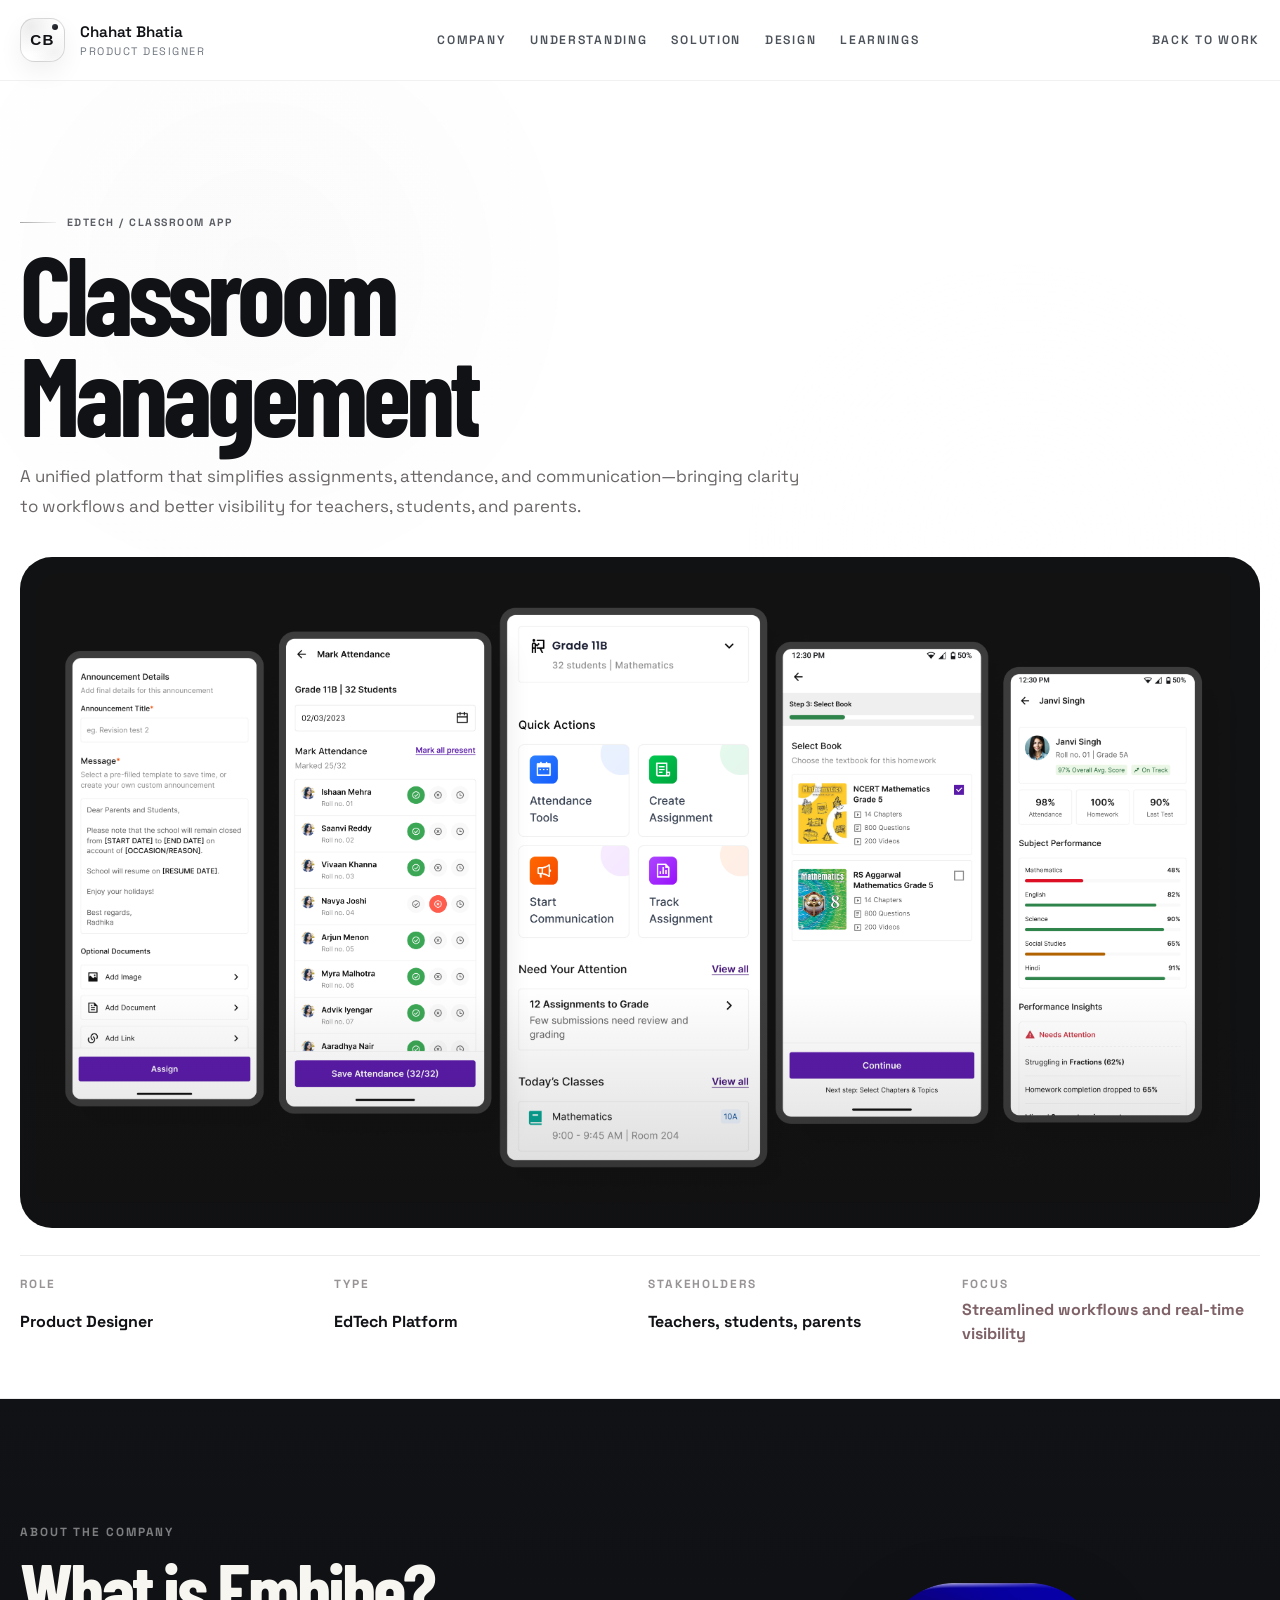
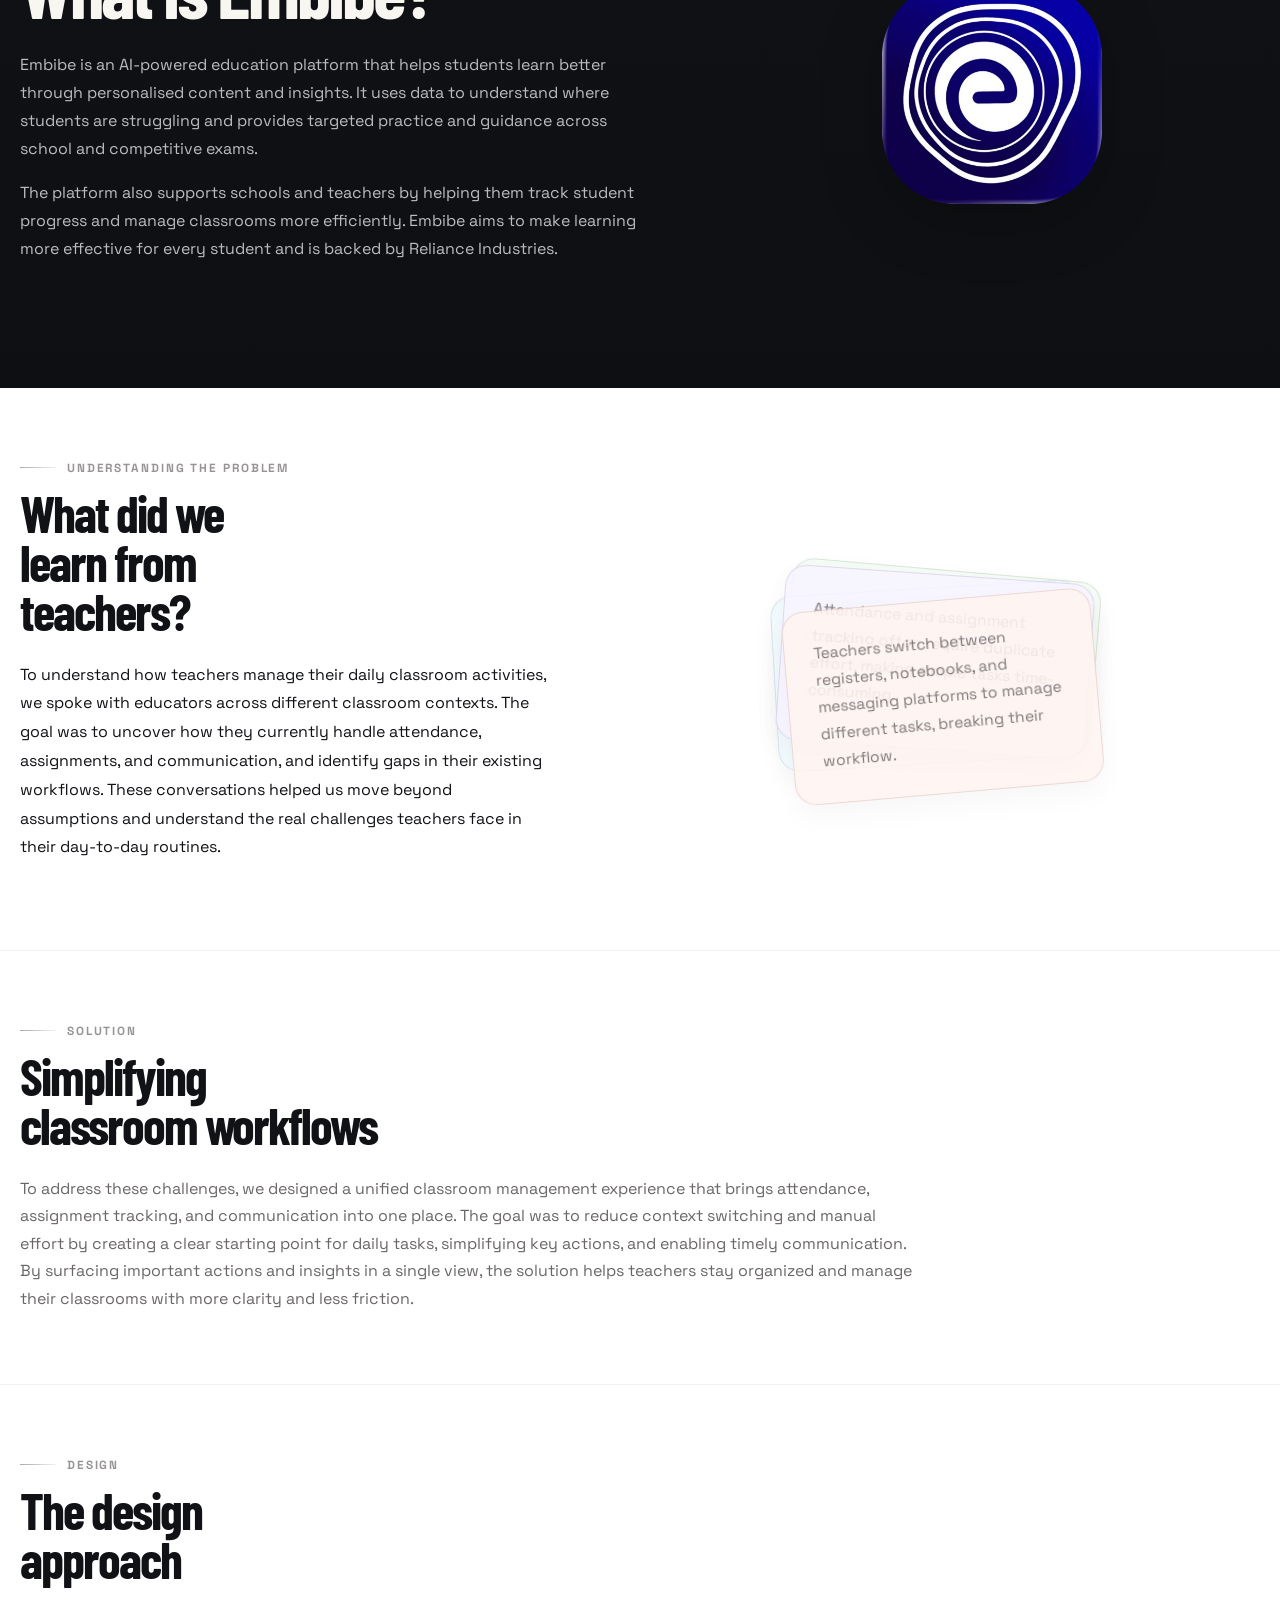
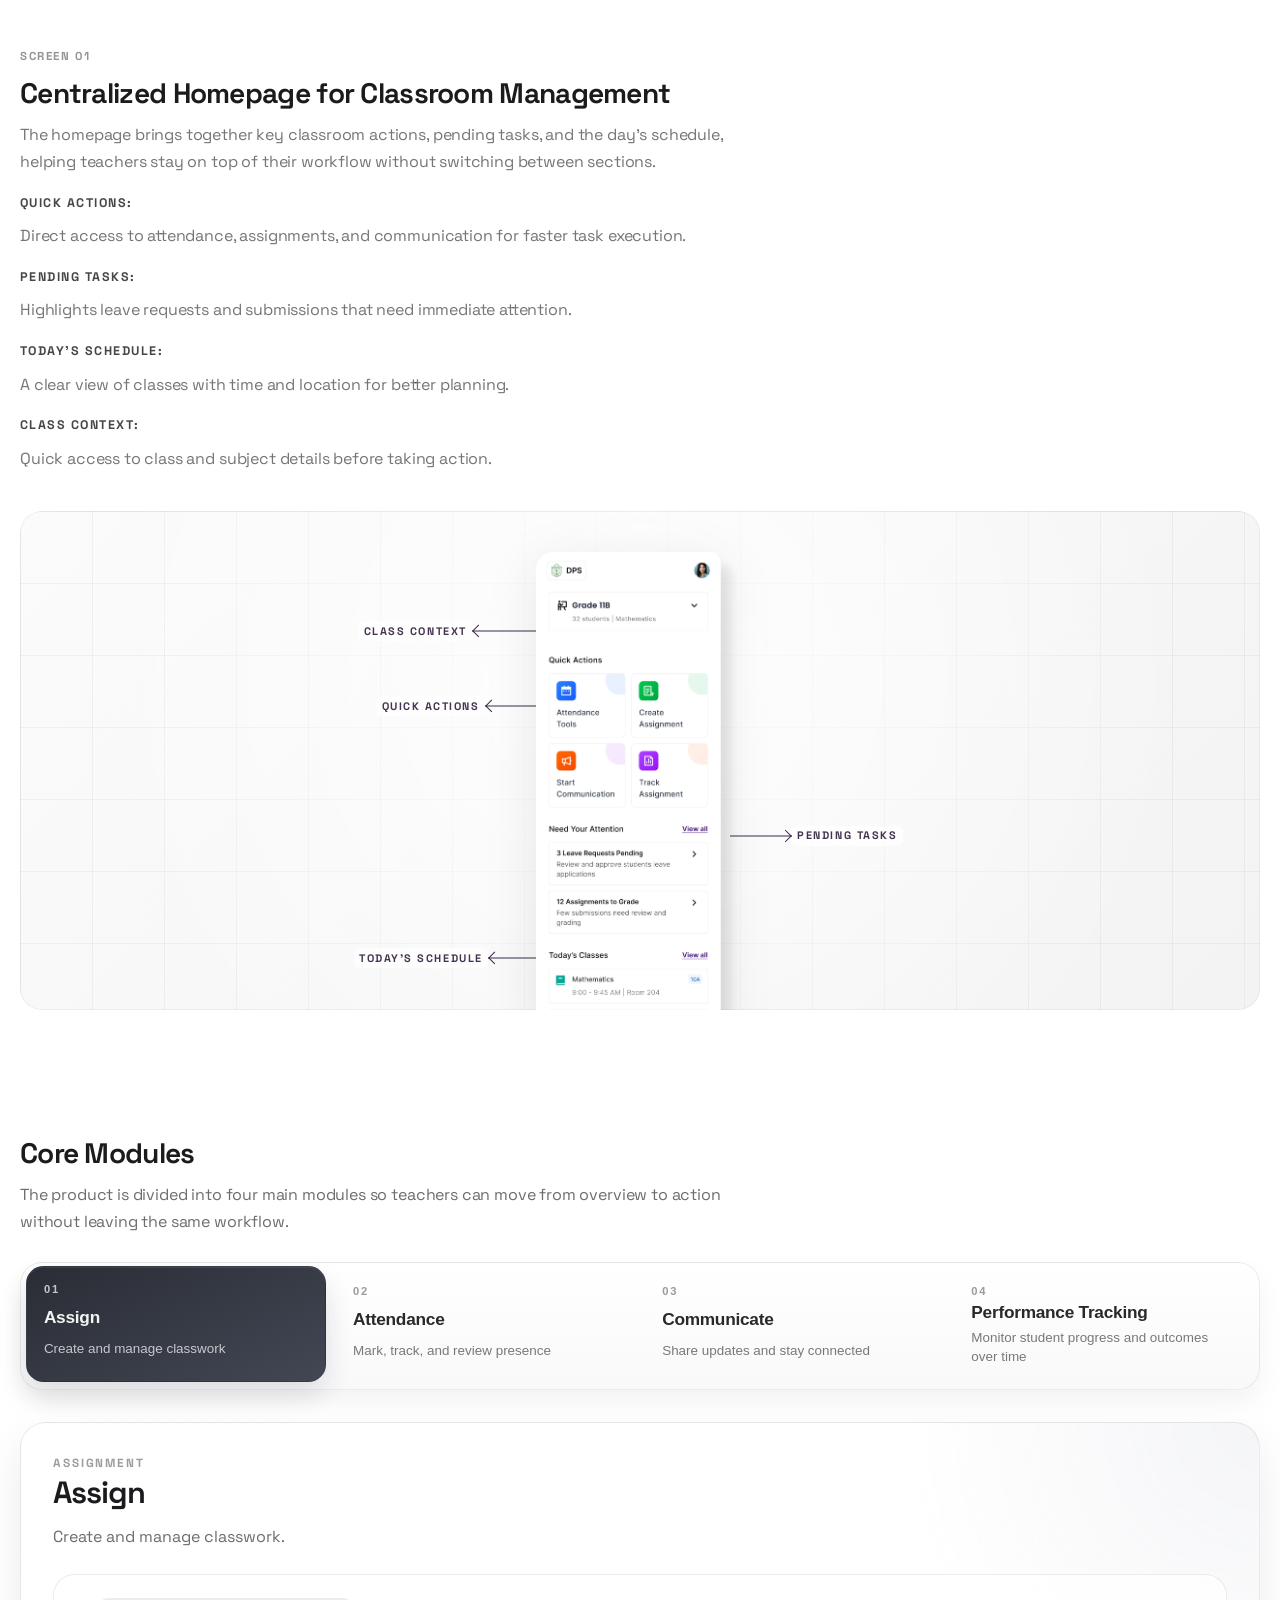
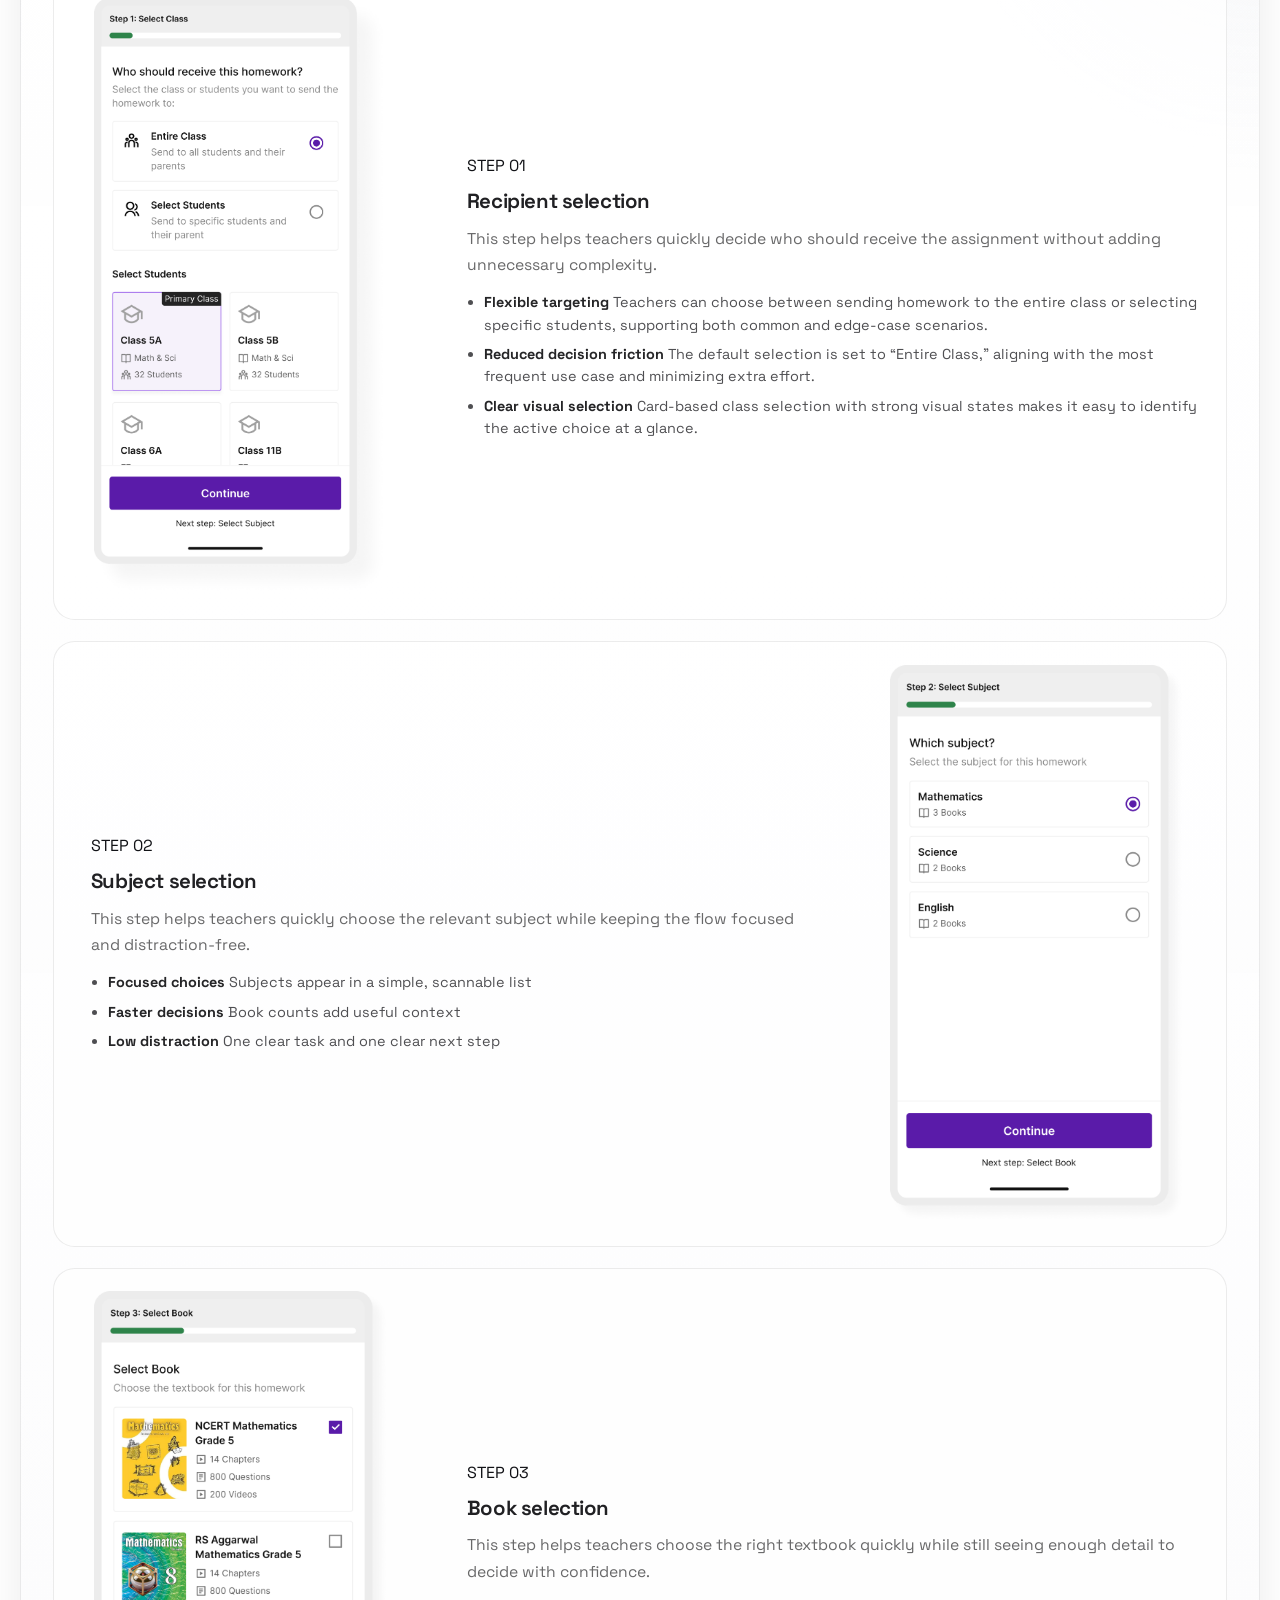
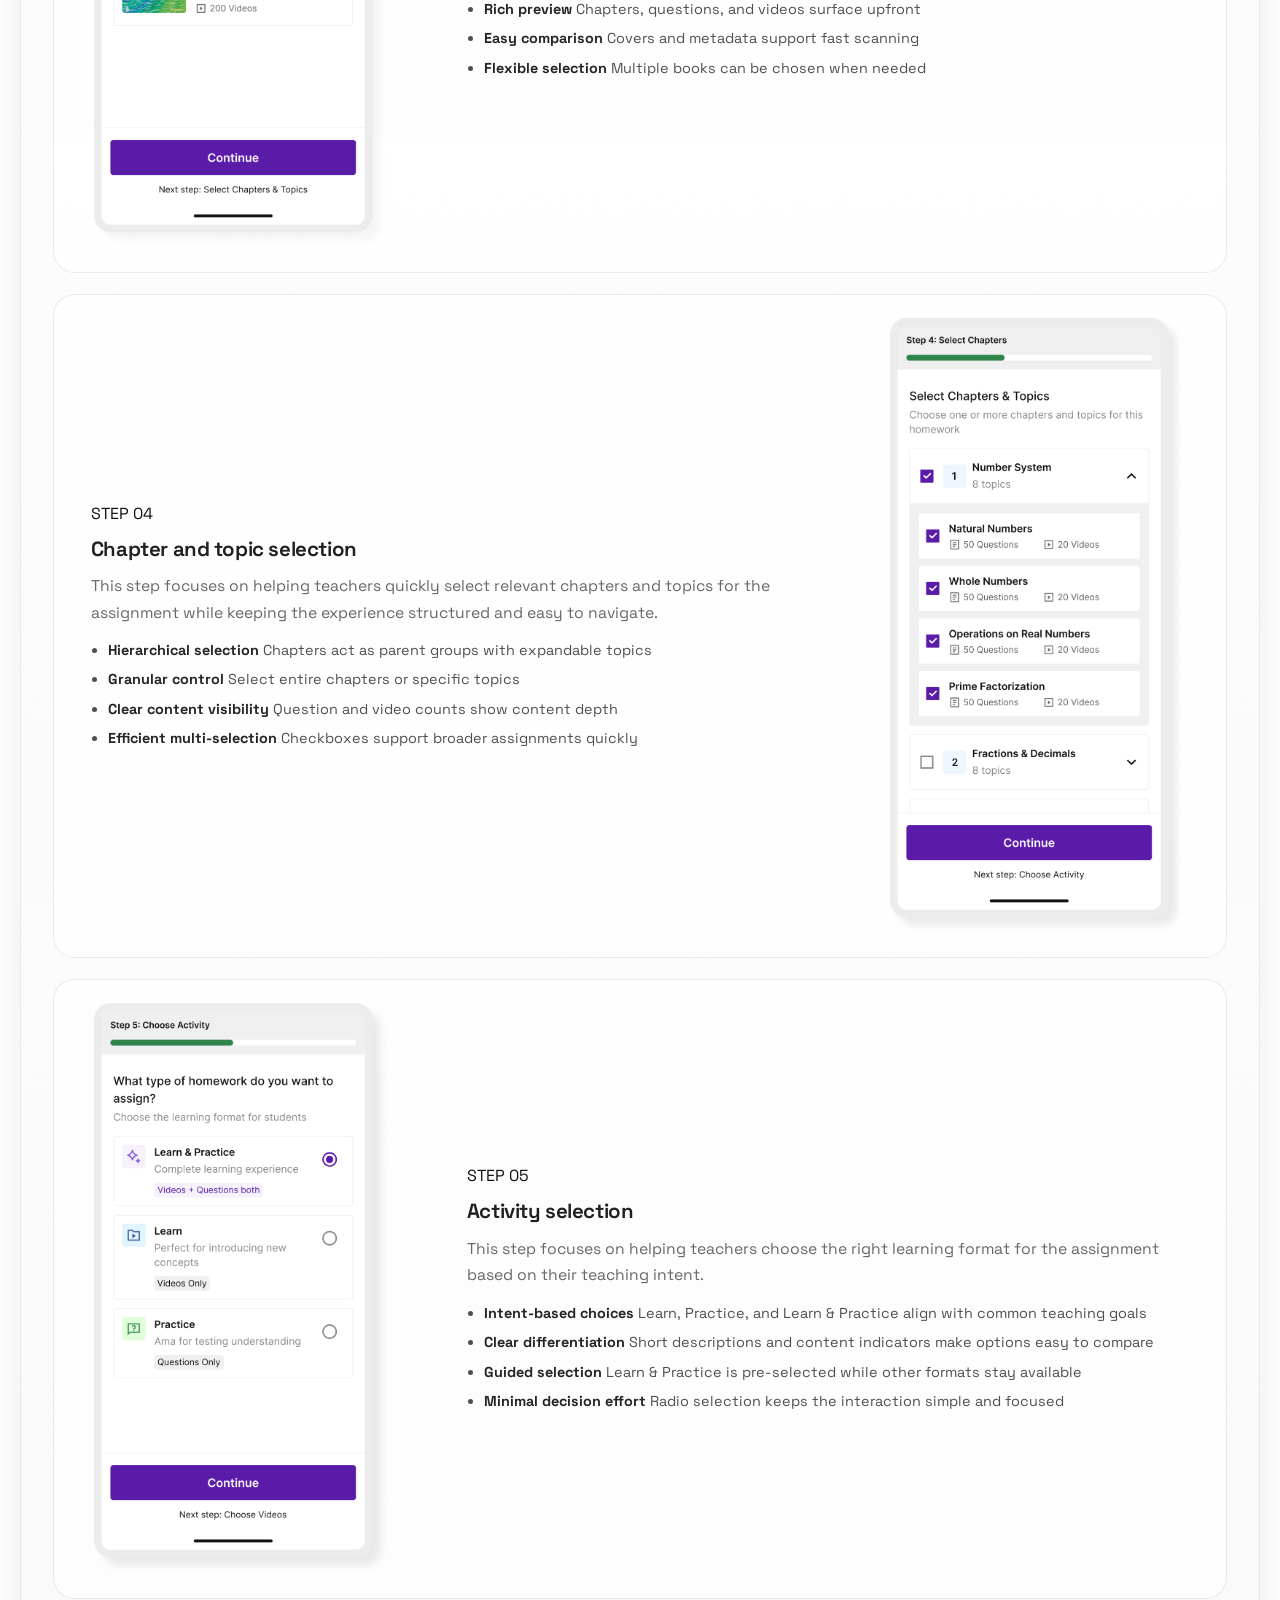
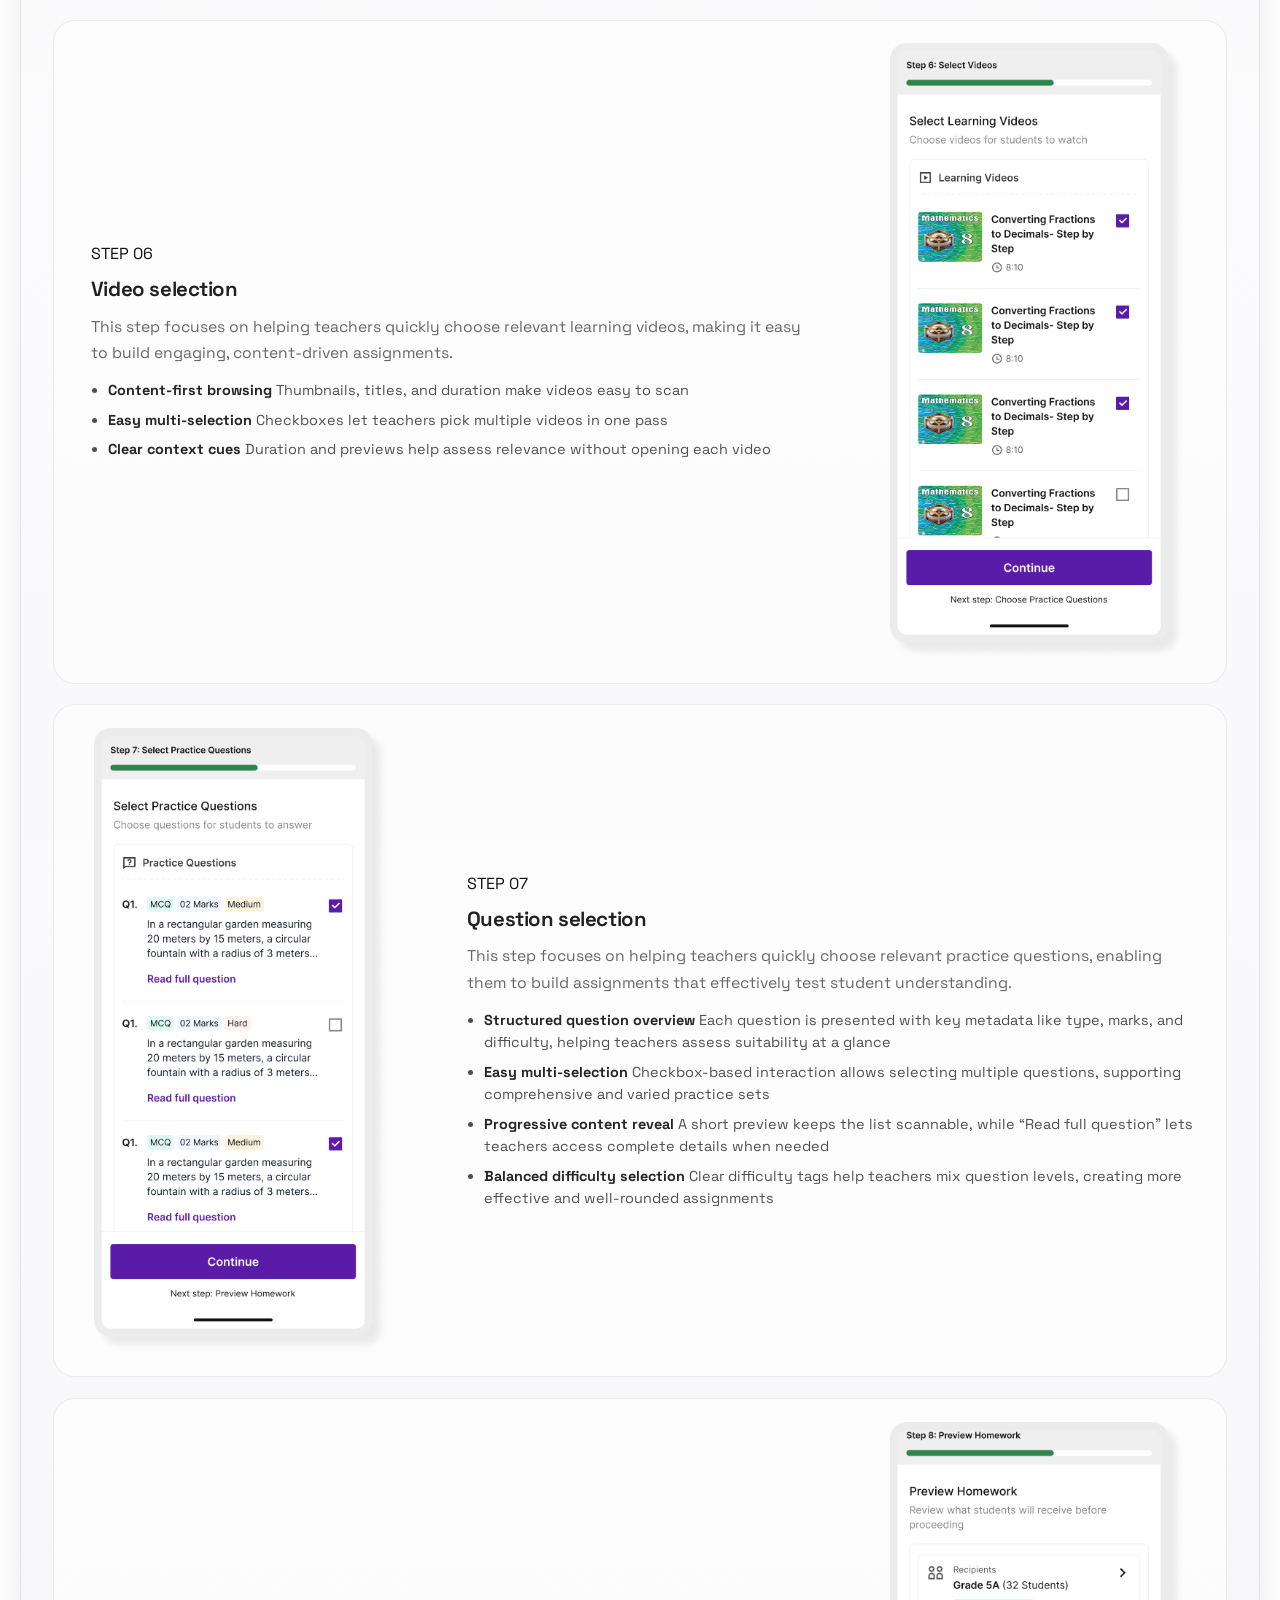
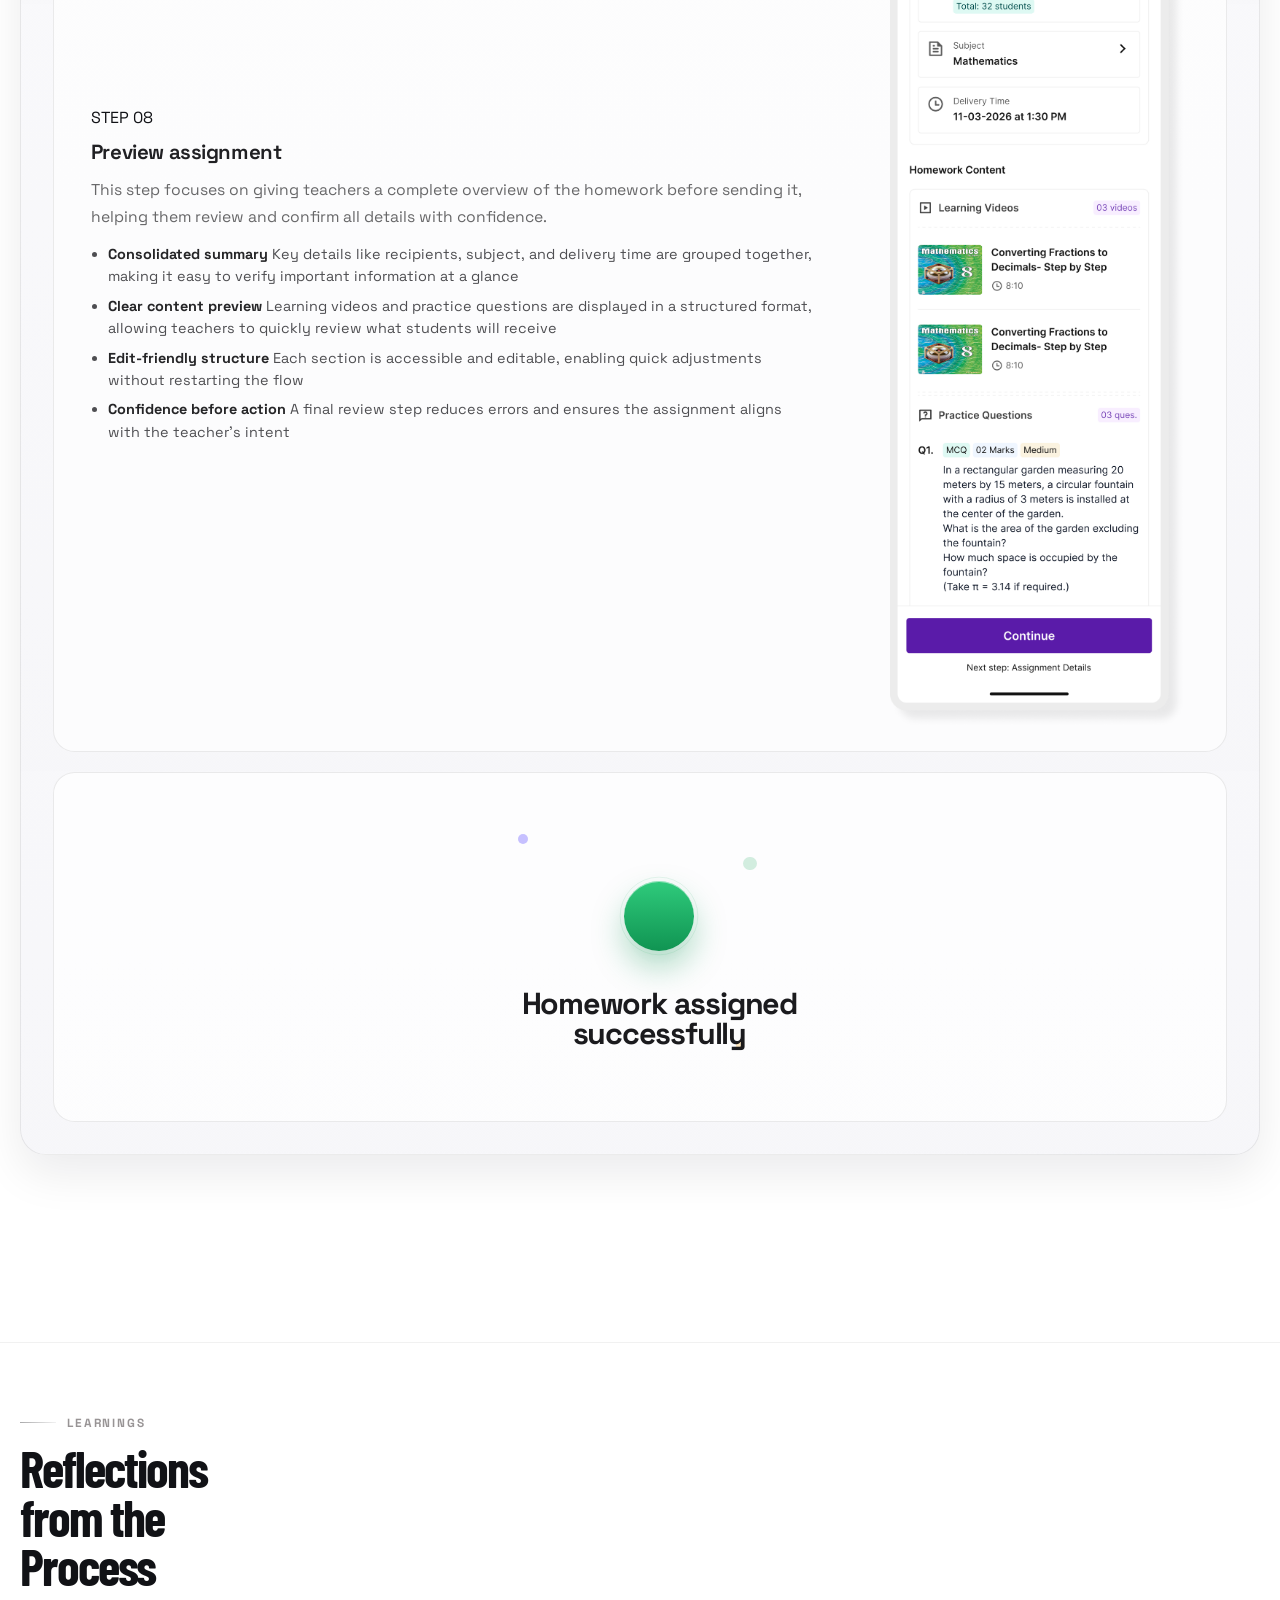
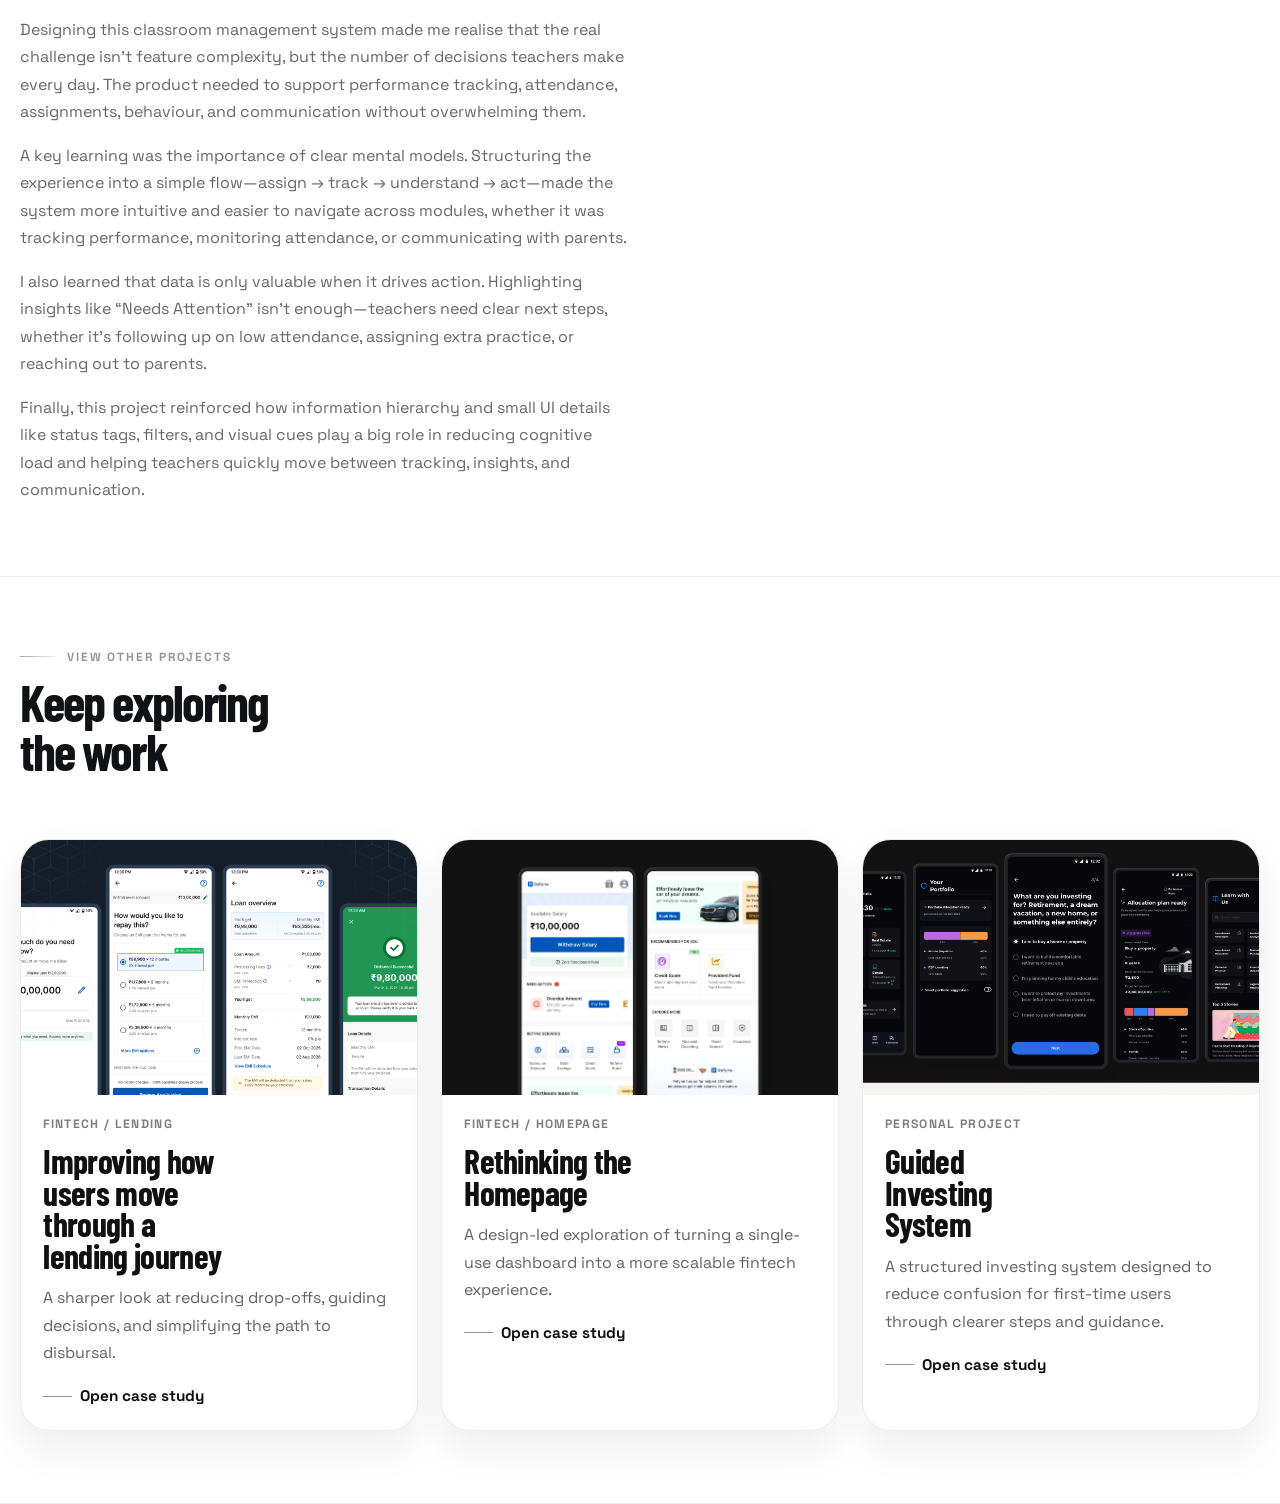
==== commit af6f3229: "Update guided investing project labels" ====
--- a/case-study.html
+++ b/case-study.html
@@ -409,7 +409,7 @@
                 </div>
                 <div class="case-doc-more-projects__body">
                   <p class="case-doc-more-projects__eyebrow">Personal Project</p>
-                  <h3>Guided Investing for Beginners</h3>
+                  <h3>Guided Investing System</h3>
                   <p>
                     A structured investing system designed to reduce confusion
                     for first-time users through clearer steps and guidance.
